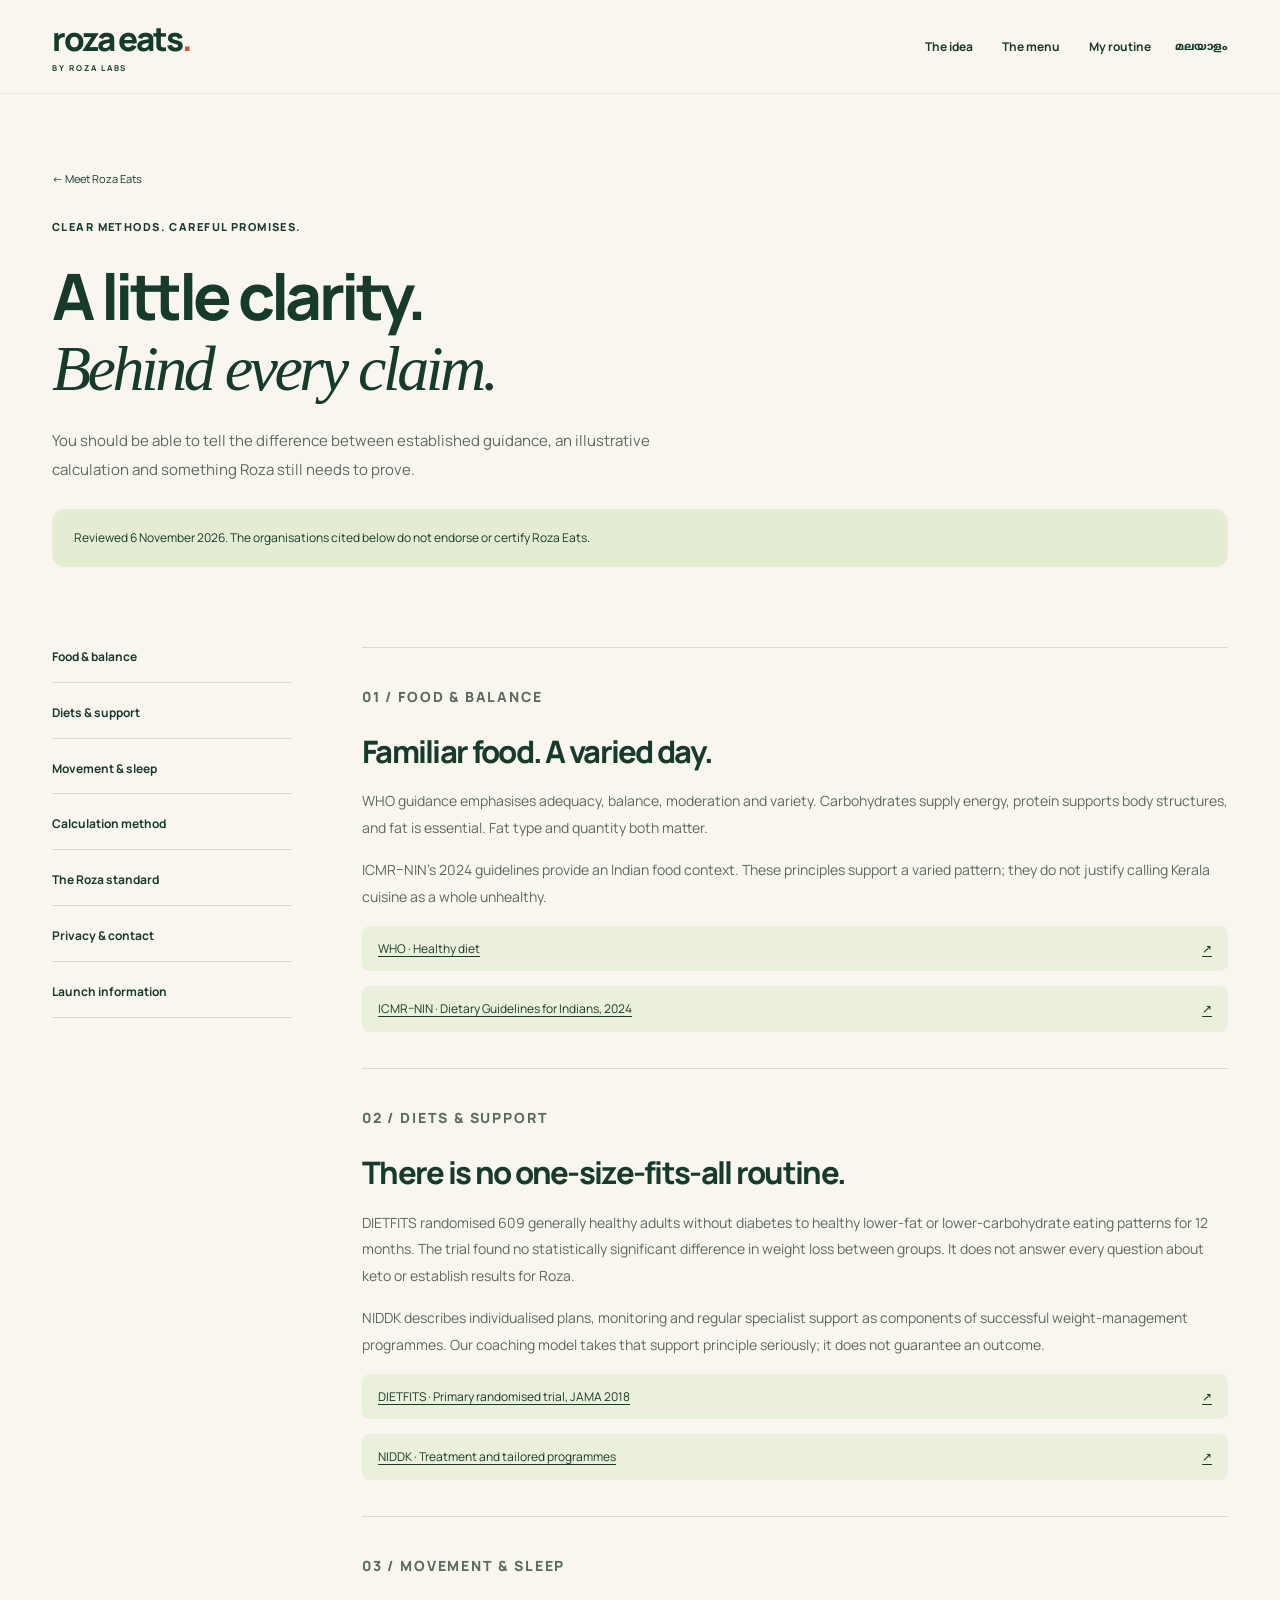
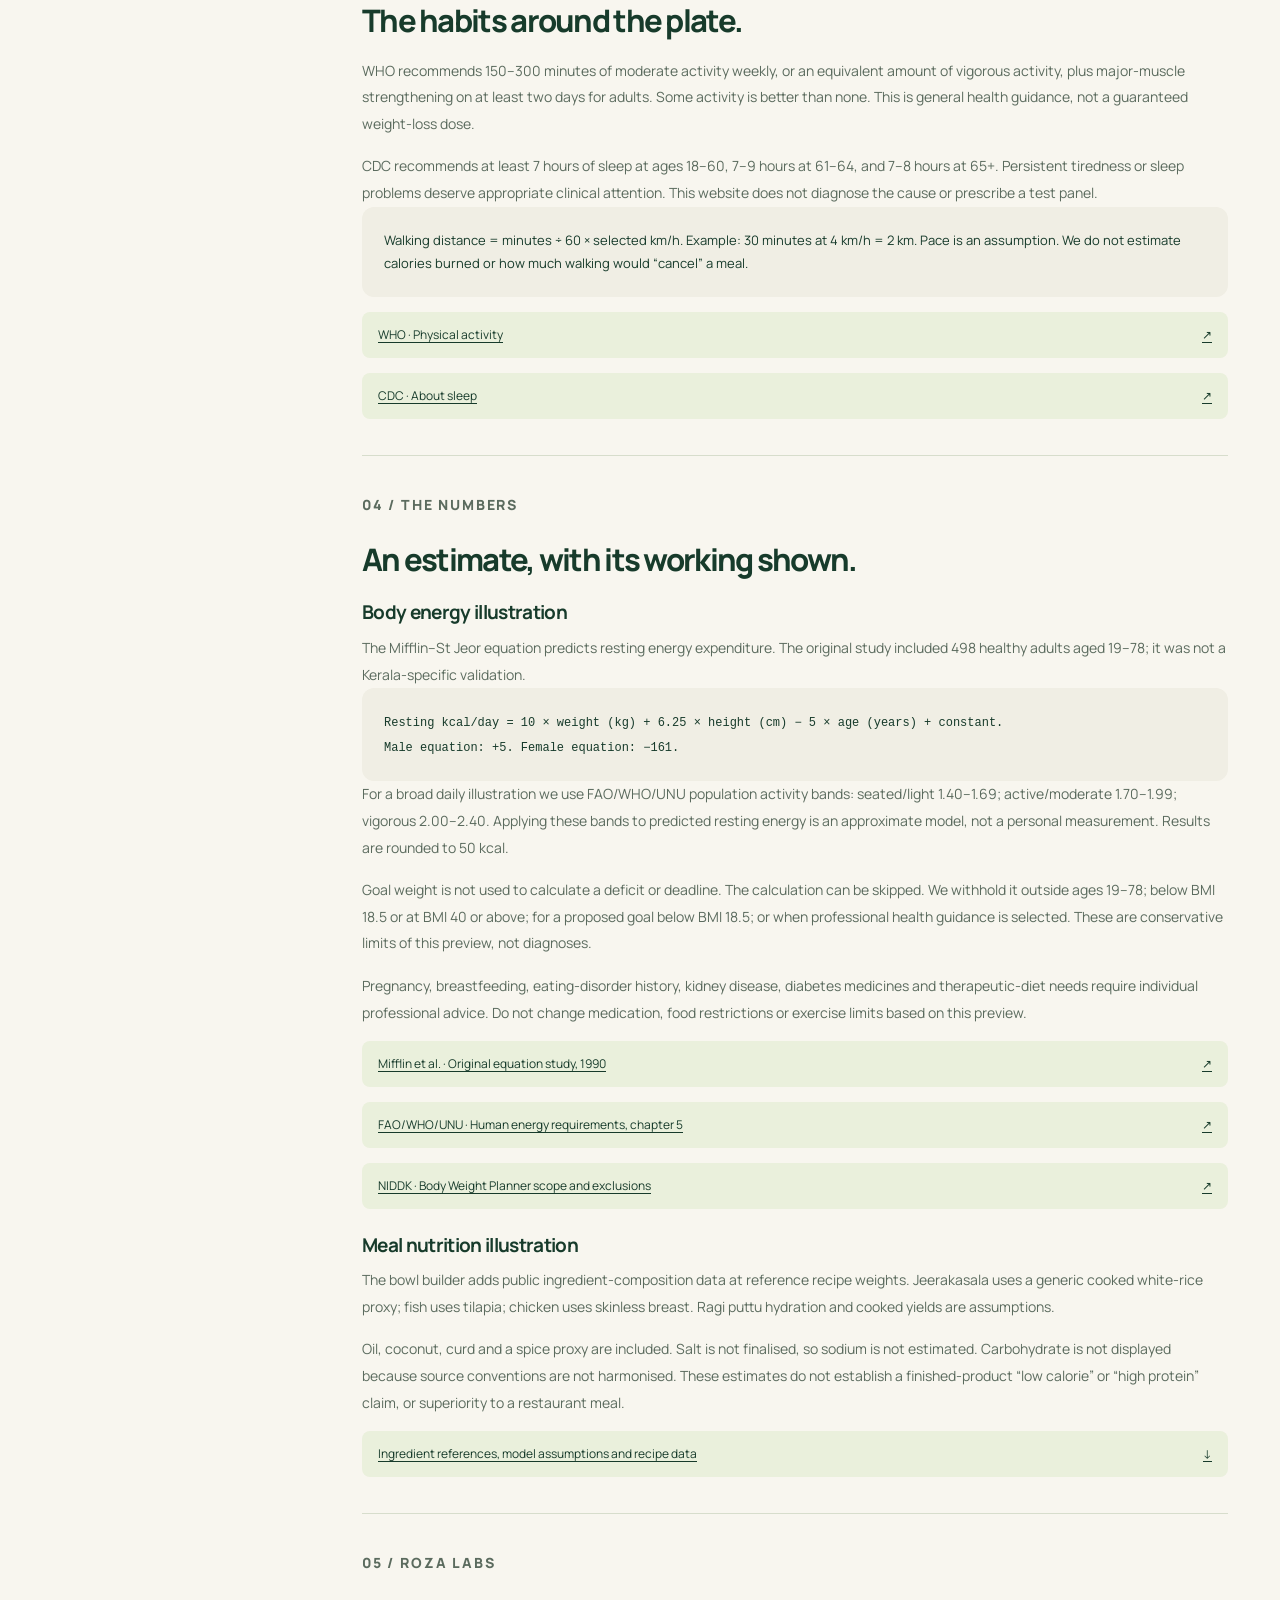
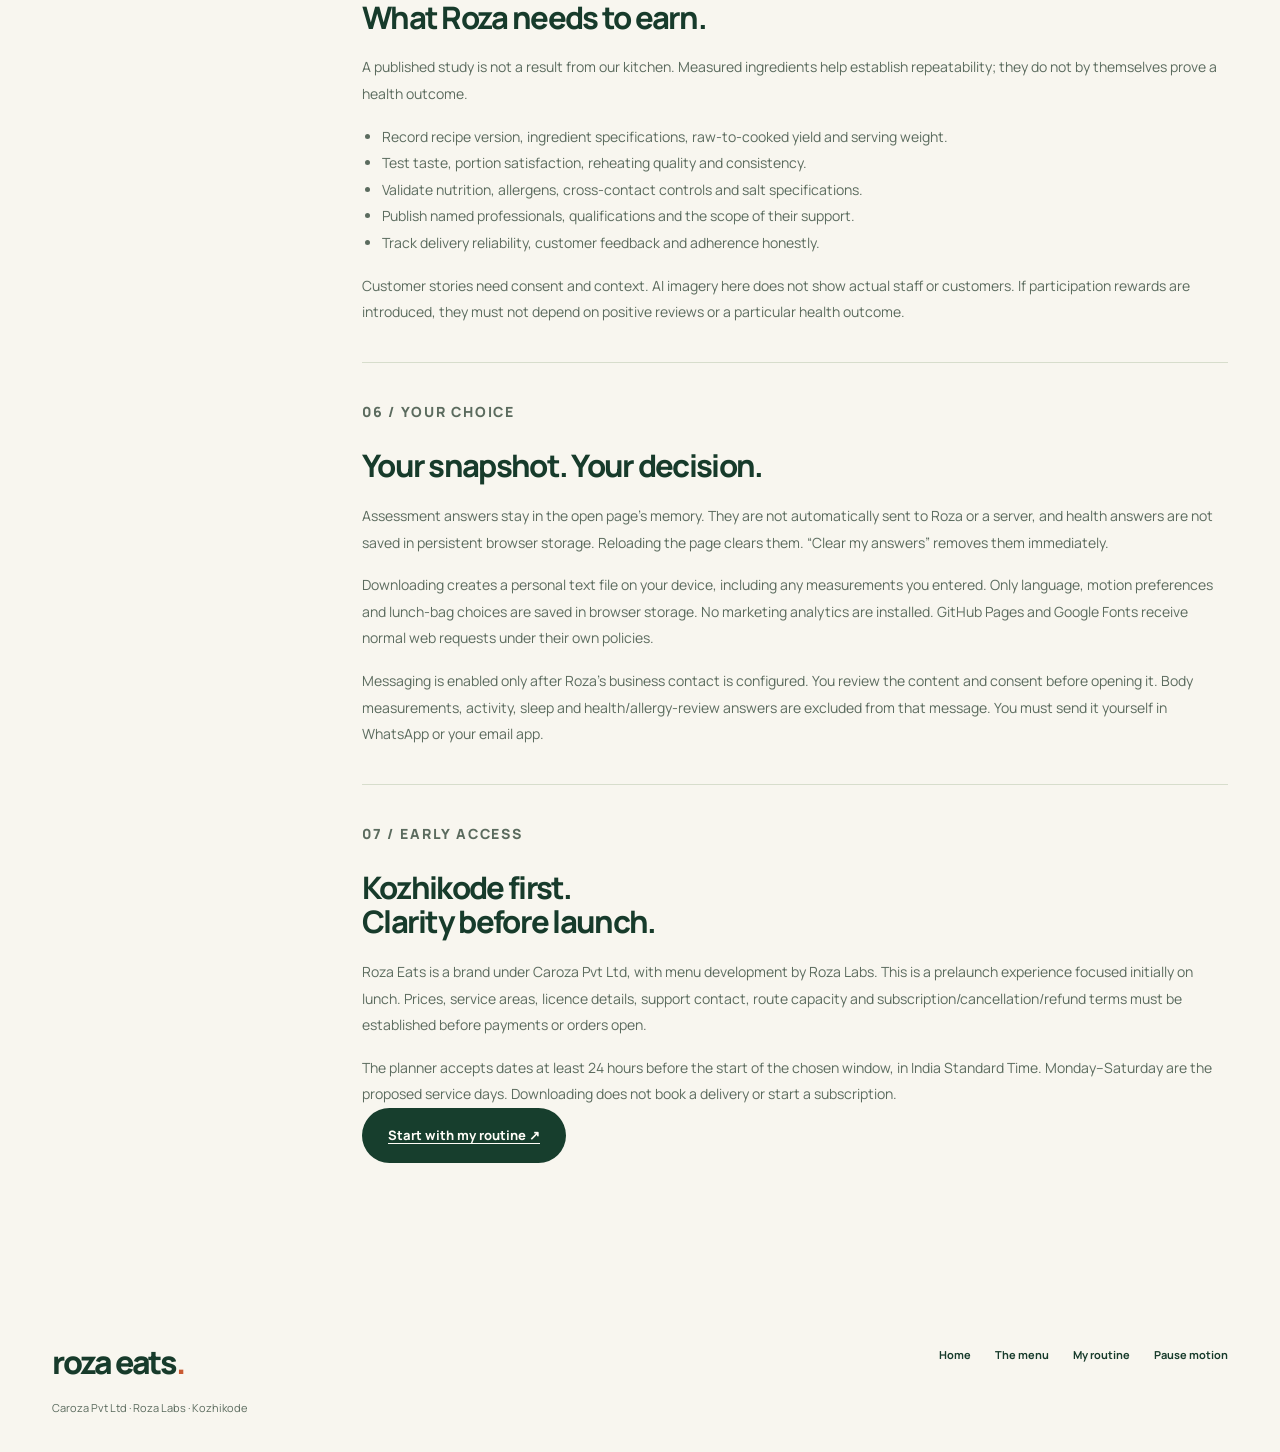
==== evidence.html @ 9381f5d6 "Build Roza food-routine coach experience with bilingual assessment and meal studio Add a local, conv" ====
<!doctype html><html lang="en"><head><meta charset="utf-8"><meta name="viewport" content="width=device-width,initial-scale=1"><meta name="theme-color" content="#173e2d"><title>Evidence, methods & privacy — Roza Eats</title><meta name="description" content="The sources, assumptions and privacy choices behind Roza Eats. Understand our food routine approach, nutrition estimates and launch standards."><link rel="icon" href="favicon.svg"><link rel="preconnect" href="https://fonts.googleapis.com"><link rel="preconnect" href="https://fonts.gstatic.com" crossorigin><link href="https://fonts.googleapis.com/css2?family=Manrope:wght@400;500;600;700;800&family=Noto+Sans+Malayalam:wght@400;500;600;700&display=swap" rel="stylesheet"><link rel="stylesheet" href="routine.css?v=3"><script src="site.js?v=3" defer></script></head><body>
<a class="skip-link" href="#main">Skip to evidence</a><header class="nav-shell"><a class="brand" href="index.html">roza eats<span>.</span><small>BY ROZA LABS</small></a><nav id="main-nav" aria-label="Main"><a href="index.html" data-ml="ആശയം">The idea</a><a href="menu.html" data-ml="മെനു">The menu</a><a href="routine.html" data-ml="എന്റെ ശീലം">My routine</a></nav><div class="nav-actions"><button class="language-control" data-language>മലയാളം</button><button class="mobile-nav" aria-controls="main-nav" aria-expanded="false" aria-label="Open menu">☰</button></div></header>
<main id="main"><div class="shell subpage-head"><a class="back-link" href="index.html" data-ml="← Rozaയെ പരിചയപ്പെടാം">← Meet Roza Eats</a><p class="eyebrow" data-ml="വ്യക്തമായ രീതി. ശ്രദ്ധയുള്ള വാഗ്ദാനങ്ങൾ.">CLEAR METHODS. CAREFUL PROMISES.</p><h1 data-ml="പറയുന്നതിന്<br><em>ഒരു അടിസ്ഥാനം.</em>">A little clarity.<br><em>Behind every claim.</em></h1><p data-ml="പൊതുവായ പോഷക അറിവ്, മാതൃകാ കണക്കുകൾ, Rozaയ്ക്ക് ഇനിയും സ്ഥിരീകരിക്കാനുള്ളത്. ഇവ തമ്മിലുള്ള വ്യത്യാസം നിങ്ങൾ അറിയണം.">You should be able to tell the difference between established guidance, an illustrative calculation and something Roza still needs to prove.</p><div class="evidence-status" data-ml="പരിശോധിച്ചത്: 6 നവംബർ 2026. ഈ സ്ഥാപനങ്ങൾ Roza Eats-നെ അംഗീകരിക്കുകയോ സർട്ടിഫൈ ചെയ്യുകയോ ചെയ്തിട്ടില്ല.">Reviewed 6 November 2026. The organisations cited below do not endorse or certify Roza Eats.</div></div>
<div class="shell evidence-layout"><nav class="evidence-nav" aria-label="Evidence sections"><a href="#balance" data-ml="ഭക്ഷണ സന്തുലിതാവസ്ഥ">Food & balance</a><a href="#diets" data-ml="ഡയറ്റും പിന്തുണയും">Diets & support</a><a href="#movement" data-ml="ചലനവും ഉറക്കവും">Movement & sleep</a><a href="#calculator" data-ml="കണക്കിന്റെ രീതി">Calculation method</a><a href="#roza-standard" data-ml="Rozaയുടെ മാനദണ്ഡം">The Roza standard</a><a href="#privacy" data-ml="സ്വകാര്യത">Privacy & contact</a><a href="#launch" data-ml="ലോഞ്ച് വിവരം">Launch information</a></nav>
<div class="evidence-content"><section id="balance"><p class="eyebrow">01 / FOOD & BALANCE</p><h2 data-ml="പരിചിത ഭക്ഷണം. വൈവിധ്യമുള്ള ഒരു ദിവസം.">Familiar food. A varied day.</h2><p data-ml="WHO മാർഗനിർദേശം മതിയായ പോഷണം, സന്തുലിതാവസ്ഥ, മിതത്വം, വൈവിധ്യം എന്നിവയിലാണ് ശ്രദ്ധ കേന്ദ്രീകരിക്കുന്നത്. കാർബോഹൈഡ്രേറ്റ് ഊർജം നൽകുന്നു; പ്രോട്ടീൻ ശരീരഘടകങ്ങളെ പിന്തുണയ്ക്കുന്നു; കൊഴുപ്പും ആവശ്യമായ പോഷകമാണ്. കൊഴുപ്പിന്റെ തരവും അളവും പ്രധാനമാണ്.">WHO guidance emphasises adequacy, balance, moderation and variety. Carbohydrates supply energy, protein supports body structures, and fat is essential. Fat type and quantity both matter.</p><p data-ml="ICMR–NIN 2024 മാർഗനിർദേശം ഇന്ത്യയിലെ ഭക്ഷണരീതികൾക്കുള്ള ഒരു അടിസ്ഥാനമാണ്. ഈ ആശയങ്ങൾ കേരള ഭക്ഷണത്തെ മുഴുവനായി അനാരോഗ്യകരമെന്ന് വിളിക്കുന്നതിനെ പിന്തുണയ്ക്കുന്നില്ല.">ICMR–NIN’s 2024 guidelines provide an Indian food context. These principles support a varied pattern; they do not justify calling Kerala cuisine as a whole unhealthy.</p><a class="source-row" href="https://www.who.int/en/news-room/fact-sheets/detail/healthy-diet" target="_blank" rel="noopener">WHO · Healthy diet <span>↗</span></a><a class="source-row" href="https://www.nin.res.in/dietaryguidelines/pdfjs/locale/DGI24thJune2024fin.pdf" target="_blank" rel="noopener">ICMR–NIN · Dietary Guidelines for Indians, 2024 <span>↗</span></a></section>
<section id="diets"><p class="eyebrow">02 / DIETS & SUPPORT</p><h2 data-ml="ഒരേ ഡയറ്റ് എല്ലാവർക്കും ഒരുപോലെയല്ല.">There is no one-size-fits-all routine.</h2><p data-ml="DIETFITS പഠനത്തിൽ പ്രമേഹമില്ലാത്ത 609 മുതിർന്നവരെ 12 മാസം ആരോഗ്യകരമായ കുറഞ്ഞ കൊഴുപ്പ് അല്ലെങ്കിൽ കുറഞ്ഞ കാർബ് ഭക്ഷണരീതികളിലേക്ക് നിയോഗിച്ചു. ഭാരം കുറഞ്ഞതിൽ രണ്ടു ഗ്രൂപ്പുകൾക്കും ഇടയിൽ സ്ഥിതിവിവരശാസ്ത്രപരമായി പ്രധാന വ്യത്യാസം കണ്ടെത്തിയില്ല. ഇത് കീറ്റോയെക്കുറിച്ചുള്ള എല്ലാ ചോദ്യങ്ങൾക്കും ഉത്തരമോ Rozaയുടെ ഫലത്തിന്റെ തെളിവോ അല്ല.">DIETFITS randomised 609 generally healthy adults without diabetes to healthy lower-fat or lower-carbohydrate eating patterns for 12 months. The trial found no statistically significant difference in weight loss between groups. It does not answer every question about keto or establish results for Roza.</p><p data-ml="വ്യക്തിഗത പ്ലാനുകൾ, നിരീക്ഷണം, വിദഗ്ധരുടെ പതിവായ പിന്തുണ എന്നിവ NIDDK വിജയകരമായ ഭാരം നിയന്ത്രണ പരിപാടികളുടെ ഭാഗങ്ങളായി വിവരിക്കുന്നു. ഞങ്ങളുടെ പരിശീലക സമീപനം ഈ പിന്തുണയുടെ ആശയം പിന്തുടരുന്നു; ഫലങ്ങൾ ഉറപ്പാക്കുന്നില്ല.">NIDDK describes individualised plans, monitoring and regular specialist support as components of successful weight-management programmes. Our coaching model takes that support principle seriously; it does not guarantee an outcome.</p><a class="source-row" href="https://pubmed.ncbi.nlm.nih.gov/29466592/" target="_blank" rel="noopener">DIETFITS · Primary randomised trial, JAMA 2018 <span>↗</span></a><a class="source-row" href="https://www.niddk.nih.gov/health-information/weight-management/adult-overweight-obesity/treatment" target="_blank" rel="noopener">NIDDK · Treatment and tailored programmes <span>↗</span></a></section>
<section id="movement"><p class="eyebrow">03 / MOVEMENT & SLEEP</p><h2 data-ml="പ്ലേറ്റിന് അപ്പുറമുള്ള ശീലങ്ങൾ.">The habits around the plate.</h2><p data-ml="മുതിർന്നവർക്ക് WHO ആഴ്ചയിൽ 150–300 മിനിറ്റ് മിതമായ ശാരീരിക പ്രവർത്തനമോ തത്തുല്യമായ ശക്തമായ പ്രവർത്തനമോ, പ്രധാന പേശികൾക്കുള്ള ശക്തിവ്യായാമം കുറഞ്ഞത് രണ്ടു ദിവസമോ നിർദേശിക്കുന്നു. ഏതാനും പ്രവർത്തനം പോലും ഒന്നുമില്ലാത്തതിനെക്കാൾ നല്ലതാണ്. ഇത് ഭാരം കുറയുമെന്ന ഉറപ്പുള്ള വ്യായാമ അളവ് അല്ല.">WHO recommends 150–300 minutes of moderate activity weekly, or an equivalent amount of vigorous activity, plus major-muscle strengthening on at least two days for adults. Some activity is better than none. This is general health guidance, not a guaranteed weight-loss dose.</p><p data-ml="CDC പ്രകാരം 18–60 വയസ്സിൽ കുറഞ്ഞത് 7 മണിക്കൂർ ഉറക്കം; 61–64 വയസ്സിൽ 7–9 മണിക്കൂർ; 65-ന് മുകളിൽ 7–8 മണിക്കൂർ. തുടർച്ചയായ ക്ഷീണമോ ഉറക്കപ്രശ്നമോ ഉണ്ടെങ്കിൽ ആരോഗ്യവിദഗ്ധനോട് സംസാരിക്കുക. ഈ സൈറ്റ് പരിശോധനകൾ നിർദേശിക്കുകയോ രോഗനിർണയം നടത്തുകയോ ചെയ്യുന്നില്ല.">CDC recommends at least 7 hours of sleep at ages 18–60, 7–9 hours at 61–64, and 7–8 hours at 65+. Persistent tiredness or sleep problems deserve appropriate clinical attention. This website does not diagnose the cause or prescribe a test panel.</p><div class="method-box" data-ml="നടത്തത്തിന്റെ ദൂരം = മിനിറ്റ് ÷ 60 × തിരഞ്ഞെടുത്ത km/h. ഉദാഹരണം: 30 മിനിറ്റ് × 4 km/h = 2 km. വേഗം ഒരു അനുമാനമാണ്. എത്ര കലോറി കത്തുന്നു എന്നോ ഭക്ഷണം ഒഴിവാക്കാനുള്ള തുകയെന്നോ ഇത് കണക്കാക്കുന്നില്ല.">Walking distance = minutes ÷ 60 × selected km/h. Example: 30 minutes at 4 km/h = 2 km. Pace is an assumption. We do not estimate calories burned or how much walking would “cancel” a meal.</div><a class="source-row" href="https://www.who.int/europe/news-room/fact-sheets/item/physical-activity" target="_blank" rel="noopener">WHO · Physical activity <span>↗</span></a><a class="source-row" href="https://www.cdc.gov/sleep/about/index.html" target="_blank" rel="noopener">CDC · About sleep <span>↗</span></a></section>
<section id="calculator"><p class="eyebrow">04 / THE NUMBERS</p><h2 data-ml="കണക്കാണ്. കൃത്യമായ അളവെടുപ്പ് അല്ല.">An estimate, with its working shown.</h2><h3 data-ml="ശരീര ഊർജത്തിന്റെ മാതൃക">Body energy illustration</h3><p data-ml="Mifflin–St Jeor സമവാക്യം വിശ്രമാവസ്ഥയിലെ ഊർജം കണക്കാക്കുന്നു. ആദ്യ പഠനം 19–78 വയസ്സുള്ള 498 ആരോഗ്യവാന്മാരായ മുതിർന്നവരിലായിരുന്നു; കേരളത്തിൽ നടത്തിയ പഠനം അല്ല.">The Mifflin–St Jeor equation predicts resting energy expenditure. The original study included 498 healthy adults aged 19–78; it was not a Kerala-specific validation.</p><div class="method-box"><code>Resting kcal/day = 10 × weight (kg) + 6.25 × height (cm) − 5 × age (years) + constant.<br>Male equation: +5. Female equation: −161.</code></div><p data-ml="ദിവസത്തെ പ്രവർത്തനം മനസ്സിലാക്കാൻ FAO/WHO/UNU ജനസംഖ്യാതല PAL പരിധികൾ ഉപയോഗിക്കുന്നു: ഇരുന്നുള്ള/ലഘു പ്രവർത്തനം 1.40–1.69; സജീവ ദിവസം 1.70–1.99; കഠിന പ്രവർത്തനം 2.00–2.40. പ്രവചിച്ച വിശ്രമ ഊർജത്തെ ഈ പരിധികൾ കൊണ്ട് ഗുണിക്കുന്നത് ഏകദേശ മാതൃകയാണ്; വ്യക്തിഗത പരിശോധനയ്ക്ക് പകരമല്ല. 50 kcal-ലേക്ക് വട്ടമിടുന്നു.">For a broad daily illustration we use FAO/WHO/UNU population activity bands: seated/light 1.40–1.69; active/moderate 1.70–1.99; vigorous 2.00–2.40. Applying these bands to predicted resting energy is an approximate model, not a personal measurement. Results are rounded to 50 kcal.</p><p data-ml="ലക്ഷ്യഭാരം കലോറി കുറയ്ക്കാനോ സമയപരിധി പ്രവചിക്കാനോ ഉപയോഗിക്കുന്നില്ല. കണക്ക് ഒഴിവാക്കാം. പ്രായം 19–78-ന് പുറത്താണെങ്കിൽ, BMI 18.5-ന് താഴെയോ 40-ഓ അതിലധികമോ ആണെങ്കിൽ, ലക്ഷ്യം BMI 18.5-ന് താഴെയാണെങ്കിൽ, ആരോഗ്യപരമായ സഹായം തിരഞ്ഞെടുത്താൽ വ്യക്തിഗത ഊർജ കണക്ക് കാണിക്കില്ല. ഇവ ഈ മാതൃകയുടെ സൂക്ഷ്മപരിധികളാണ്; രോഗനിർണയം അല്ല.">Goal weight is not used to calculate a deficit or deadline. The calculation can be skipped. We withhold it outside ages 19–78; below BMI 18.5 or at BMI 40 or above; for a proposed goal below BMI 18.5; or when professional health guidance is selected. These are conservative limits of this preview, not diagnoses.</p><p data-ml="ഗർഭകാലം, മുലയൂട്ടൽ, ഭക്ഷണവുമായി ബന്ധപ്പെട്ട മാനസികാരോഗ്യ പ്രശ്നങ്ങളുടെ ചരിത്രം, വൃക്കരോഗം, പ്രമേഹമരുന്നുകൾ, ചികിത്സാ ഡയറ്റ് ആവശ്യങ്ങൾ എന്നിവയ്ക്ക് വ്യക്തിഗത വിദഗ്ധ ഉപദേശം വേണം. മരുന്നോ ഭക്ഷണമോ വ്യായാമമോ ഈ വെബ്സൈറ്റിനെ മാത്രം ആശ്രയിച്ച് മാറ്റരുത്.">Pregnancy, breastfeeding, eating-disorder history, kidney disease, diabetes medicines and therapeutic-diet needs require individual professional advice. Do not change medication, food restrictions or exercise limits based on this preview.</p><a class="source-row" href="https://pubmed.ncbi.nlm.nih.gov/2305711/" target="_blank" rel="noopener">Mifflin et al. · Original equation study, 1990 <span>↗</span></a><a class="source-row" href="https://www.fao.org/4/y5686e/y5686e07.htm" target="_blank" rel="noopener">FAO/WHO/UNU · Human energy requirements, chapter 5 <span>↗</span></a><a class="source-row" href="https://www.niddk.nih.gov/health-information/weight-management/body-weight-planner" target="_blank" rel="noopener">NIDDK · Body Weight Planner scope and exclusions <span>↗</span></a>
<h3 data-ml="മീൽ പോഷക കണക്കുകൾ">Meal nutrition illustration</h3><p data-ml="ബിൽഡർ ചേരുവകളുടെ പൊതുവായ പോഷകവിവരങ്ങളും മാതൃകാ റെസിപ്പിയിലെ ഭാരവും കൂട്ടിയാണ് കണക്കാക്കുന്നത്. ജീരകശാലയ്ക്ക് പൊതുവായ വെള്ള അരി, മീനിന് തിലാപ്പിയ, ചിക്കന് തൊലിയില്ലാത്ത ബ്രെസ്റ്റ് എന്നിവയുടെ റഫറൻസുകളാണ്. റാഗി പുട്ടിന്റെ വെള്ളവും പാകം ചെയ്ത ഭാരവും അനുമാനങ്ങളാണ്.">The bowl builder adds public ingredient-composition data at reference recipe weights. Jeerakasala uses a generic cooked white-rice proxy; fish uses tilapia; chicken uses skinless breast. Ragi puttu hydration and cooked yields are assumptions.</p><p data-ml="എണ്ണ, തേങ്ങ, തൈര്, മസാലയുടെ റഫറൻസ് എന്നിവ ഉൾപ്പെടുന്നു. ഉപ്പിന്റെ അളവ് അന്തിമമായിട്ടില്ല; സോഡിയം കണക്കില്ല. കാർബോഹൈഡ്രേറ്റിന്റെ ഡാറ്റാ രീതികൾ ഏകീകരിച്ചിട്ടില്ലാത്തതിനാൽ അത് കാണിക്കുന്നില്ല. യഥാർത്ഥ ഉൽപ്പന്നത്തിന്റെ സ്ഥിരീകരിച്ച ലേബൽ ലഭ്യമാകുന്നതുവരെ കുറഞ്ഞ കലോറി/കൂടുതൽ പ്രോട്ടീൻ പോലുള്ള ഉൽപ്പന്ന വാദങ്ങളോ റെസ്റ്റോറന്റ് താരതമ്യമോ നടത്തില്ല.">Oil, coconut, curd and a spice proxy are included. Salt is not finalised, so sodium is not estimated. Carbohydrate is not displayed because source conventions are not harmonised. These estimates do not establish a finished-product “low calorie” or “high protein” claim, or superiority to a restaurant meal.</p><a class="source-row" href="nutrition-reference.json">Ingredient references, model assumptions and recipe data <span>↓</span></a></section>
<section id="roza-standard"><p class="eyebrow">05 / ROZA LABS</p><h2 data-ml="ഞങ്ങൾ തെളിയിക്കേണ്ടത്.">What Roza needs to earn.</h2><p data-ml="ഒരു ഗവേഷണ ലേഖനം ഞങ്ങളുടെ ഭക്ഷണത്തിന്റെ ഫലമല്ല. അളന്ന ചേരുവകൾ സ്ഥിരതയ്ക്ക് സഹായിക്കും; ആരോഗ്യഫലം സ്വയം തെളിയിക്കില്ല.">A published study is not a result from our kitchen. Measured ingredients help establish repeatability; they do not by themselves prove a health outcome.</p><ul><li data-ml="റെസിപ്പിയുടെ പതിപ്പ്, ചേരുവ സ്പെസിഫിക്കേഷൻ, കച്ച-പാകം ചെയ്ത ഭാരം, ഓരോ വിളമ്പലും രേഖപ്പെടുത്തുക.">Record recipe version, ingredient specifications, raw-to-cooked yield and serving weight.</li><li data-ml="രുചി, വിശപ്പിന്റെ സംതൃപ്തി, ചൂടാക്കി കഴിക്കുമ്പോഴുള്ള ഗുണം, സ്ഥിരത എന്നിവ പരീക്ഷിക്കുക.">Test taste, portion satisfaction, reheating quality and consistency.</li><li data-ml="പോഷക കണക്കുകൾ, അലർജനുകൾ, ക്രോസ്-കോൺടാക്റ്റ് നിയന്ത്രണം, ഉപ്പിന്റെ അളവ് എന്നിവ പരിശോധിക്കുക.">Validate nutrition, allergens, cross-contact controls and salt specifications.</li><li data-ml="യോഗ്യതയുള്ള ടീമിന്റെ പേരുകളും യോഗ്യതകളും സേവനപരിധിയും പ്രസിദ്ധീകരിക്കുക.">Publish named professionals, qualifications and the scope of their support.</li><li data-ml="ഡെലിവറി സമയനിഷ്ഠ, ഉപഭോക്തൃ അഭിപ്രായം, തുടരാൻ കഴിയുന്ന ശീലം എന്നിവ സത്യസന്ധമായി രേഖപ്പെടുത്തുക.">Track delivery reliability, customer feedback and adherence honestly.</li></ul><p data-ml="ഉപഭോക്തൃകഥകൾ സമ്മതത്തോടെയും സാഹചര്യത്തോടെയും മാത്രമേ പ്രസിദ്ധീകരിക്കൂ. ഇവിടെയുള്ള AI ചിത്രങ്ങൾ യഥാർത്ഥ സ്റ്റാഫോ ഉപഭോക്താക്കളോ അല്ല. ഭാവിയിലെ പങ്കാളിത്ത റിവാർഡുകൾ ഉണ്ടെങ്കിൽ, അവ നല്ല റിവ്യൂവിനോ ആരോഗ്യഫലത്തിനോ നിബന്ധനയാകില്ല.">Customer stories need consent and context. AI imagery here does not show actual staff or customers. If participation rewards are introduced, they must not depend on positive reviews or a particular health outcome.</p></section>
<section id="privacy"><p class="eyebrow">06 / YOUR CHOICE</p><h2 data-ml="നിങ്ങളുടെ സംഗ്രഹം. നിങ്ങളുടെ തീരുമാനം.">Your snapshot. Your decision.</h2><p data-ml="അസസ്മെന്റിലെ മറുപടികൾ തുറന്നിരിക്കുന്ന പേജിന്റെ മെമ്മറിയിൽ മാത്രമാണ്. അവ സ്വയം Rozaയ്ക്കോ മറ്റൊരു സെർവറിലേക്കോ അയയ്ക്കുന്നില്ല; ബ്രൗസറിലെ സ്ഥിരസംഭരണത്തിൽ ആരോഗ്യ മറുപടികൾ സൂക്ഷിക്കുന്നില്ല. പേജ് വീണ്ടും ലോഡ് ചെയ്താൽ മറുപടികൾ നഷ്ടപ്പെടും. “മറുപടികൾ മായ്ക്കാം” ഉപയോഗിച്ച് ഉടൻ ഒഴിവാക്കാം.">Assessment answers stay in the open page’s memory. They are not automatically sent to Roza or a server, and health answers are not saved in persistent browser storage. Reloading the page clears them. “Clear my answers” removes them immediately.</p><p data-ml="സംഗ്രഹം ഡൗൺലോഡ് ചെയ്താൽ നൽകിയ അളവുകൾ ഉൾപ്പെടുന്ന സ്വകാര്യ ടെക്സ്റ്റ് ഫയൽ നിങ്ങളുടെ ഉപകരണത്തിൽ ലഭിക്കും. ഭാഷ, ചലന ഇഷ്ടം, ലഞ്ച് ബാഗ് എന്നിവ മാത്രമാണ് ബ്രൗസറിൽ സൂക്ഷിക്കുന്നത്. ഈ സൈറ്റ് മാർക്കറ്റിങ് അനലിറ്റിക്സ് ചേർത്തിട്ടില്ല. GitHub Pages-നും Google Fonts-നും സാധാരണ വെബ് അഭ്യർത്ഥനകൾ ലഭിക്കും; അവരുടെ നയങ്ങൾ ബാധകമാണ്.">Downloading creates a personal text file on your device, including any measurements you entered. Only language, motion preferences and lunch-bag choices are saved in browser storage. No marketing analytics are installed. GitHub Pages and Google Fonts receive normal web requests under their own policies.</p><p data-ml="Rozaയുടെ ബിസിനസ് ബന്ധപ്പെടൽ വിവരം ലഭ്യമാക്കിയ ശേഷം മാത്രമേ സന്ദേശം അയയ്ക്കാനുള്ള ബട്ടൺ പ്രവർത്തിക്കൂ. സന്ദേശം തുറക്കുന്നതിന് മുമ്പ് ഉള്ളടക്കവും സമ്മതവും പരിശോധിക്കാം. ശരീര അളവുകൾ, പ്രവർത്തന/ഉറക്ക വിവരങ്ങൾ, ആരോഗ്യ-അലർജി പരിശോധന മറുപടികൾ സന്ദേശത്തിൽ ഉൾപ്പെടുത്തില്ല. നിങ്ങളുടെ WhatsApp അല്ലെങ്കിൽ ഇമെയിൽ ആപ്പിൽ നിങ്ങൾ തന്നെ അയയ്ക്കണം.">Messaging is enabled only after Roza’s business contact is configured. You review the content and consent before opening it. Body measurements, activity, sleep and health/allergy-review answers are excluded from that message. You must send it yourself in WhatsApp or your email app.</p></section>
<section id="launch"><p class="eyebrow">07 / EARLY ACCESS</p><h2 data-ml="കോഴിക്കോട് ആദ്യം.<br>ലോഞ്ചിന് മുമ്പ് വ്യക്തത.">Kozhikode first.<br>Clarity before launch.</h2><p data-ml="Roza Eats, Caroza Pvt Ltd-യുടെ ബ്രാൻഡാണ്; മെനു വികസന ഭാഗമാണ് Roza Labs. ഈ സൈറ്റ് ലോഞ്ചിന് മുമ്പുള്ള അനുഭവമാണ്. ആദ്യഘട്ട ശ്രദ്ധ ഉച്ചഭക്ഷണത്തിൽ. വില, സർവീസ് മേഖല, ലൈസൻസ് വിവരം, പിന്തുണയ്ക്കുള്ള ബന്ധപ്പെടൽ, ശേഷി, സബ്സ്ക്രിപ്ഷൻ/റദ്ദാക്കൽ/റീഫണ്ട് വ്യവസ്ഥകൾ അന്തിമമാകുന്നതുവരെ പണമോ ഓർഡറോ സ്വീകരിക്കുന്നില്ല.">Roza Eats is a brand under Caroza Pvt Ltd, with menu development by Roza Labs. This is a prelaunch experience focused initially on lunch. Prices, service areas, licence details, support contact, route capacity and subscription/cancellation/refund terms must be established before payments or orders open.</p><p data-ml="പ്ലാനർ തിരഞ്ഞെടുത്ത സമയജാലകത്തിന്റെ തുടക്കത്തിന് കുറഞ്ഞത് 24 മണിക്കൂർ മുമ്പുള്ള തീയതികൾ മാത്രമേ സ്വീകരിക്കൂ; ഇന്ത്യൻ സ്റ്റാൻഡേർഡ് ടൈമിൽ. തിങ്കൾ–ശനി ആണ് മാതൃകാ സർവീസ് ദിവസങ്ങൾ. പ്ലാൻ ഡൗൺലോഡ് ചെയ്യുന്നത് ഡെലിവറിയോ സബ്സ്ക്രിപ്ഷനോ ബുക്ക് ചെയ്യുന്നില്ല.">The planner accepts dates at least 24 hours before the start of the chosen window, in India Standard Time. Monday–Saturday are the proposed service days. Downloading does not book a delivery or start a subscription.</p><a href="routine.html" class="btn" data-ml="എന്റെ ശീലത്തിൽ തുടങ്ങാം ↗">Start with my routine ↗</a></section></div></div></main>
<footer class="footer shell"><div><a class="brand" href="index.html">roza eats<span>.</span></a><p>Caroza Pvt Ltd · Roza Labs · Kozhikode</p></div><div class="footer-links"><a href="index.html" data-ml="ഹോം">Home</a><a href="menu.html" data-ml="മെനു">The menu</a><a href="routine.html" data-ml="എന്റെ ശീലം">My routine</a><button data-motion aria-pressed="false">Pause motion</button></div></footer></body></html>
---- routine.css ----
@charset "UTF-8";
:root{--green:#173e2d;--deep:#0c2d20;--cream:#f8f6ef;--paper:#fffdf7;--lime:#d9ef94;--orange:#c95a31;--ink:#173b2b;--muted:#5b6b5e;--line:#d7ddcc;--radius:24px;--font:Manrope,"Noto Sans Malayalam",sans-serif}
*{box-sizing:border-box}html{scroll-behavior:smooth;scroll-padding-top:108px}body{margin:0;background:var(--cream);color:var(--ink);font-family:var(--font);font-size:16px;line-height:1.65;-webkit-font-smoothing:antialiased}h1,h2,h3,h4,p{margin:0}h1,h2,h3{line-height:1.09;letter-spacing:-.055em}h1,h2{font-weight:750}h2{font-size:clamp(36px,4.4vw,66px)}h3{font-size:26px;letter-spacing:-.035em}em{font-family:Georgia,serif;font-weight:400}a{color:inherit;text-decoration:none}button,input,select,textarea{font:inherit}button,a,input,select,summary{touch-action:manipulation}button{cursor:pointer}button:disabled{cursor:not-allowed;opacity:.5}button{color:inherit}a:focus-visible,button:focus-visible,summary:focus-visible,input:focus-visible,select:focus-visible,textarea:focus-visible{outline:3px solid #c76a2b;outline-offset:5px}img{display:block;max-width:100%}button{border:0}button,a{-webkit-tap-highlight-color:transparent}[hidden]{display:none!important}::selection{background:var(--lime);color:var(--deep)}.shell{max-width:1320px;padding-left:52px;padding-right:52px;margin:auto}.eyebrow{font-size:11px;font-weight:800;letter-spacing:.13em;line-height:1.7;text-transform:uppercase;margin-bottom:24px}.small-note{font-size:12px;line-height:1.8;color:var(--muted)}.small-note a{text-decoration:underline}.btn{display:inline-flex;align-items:center;justify-content:center;gap:24px;padding:17px 25px;border-radius:50px;background:var(--green);color:var(--paper);font-size:13px;font-weight:750;line-height:1.5;border:1px solid transparent;transition:transform .2s,background .2s;min-height:50px}.btn:hover{background:var(--deep);transform:translateY(-2px)}.btn.lime{background:var(--lime);color:var(--green)}.btn.secondary{background:transparent;border-color:var(--line);color:var(--green)}.quiet-link{display:inline-block;font-size:13px;font-weight:800;border-bottom:1px solid #173e2d60;padding:3px 0}.quiet-link:hover{color:var(--orange)}.skip-link{position:fixed;top:-100px;left:20px;z-index:1000;padding:12px 20px;background:var(--lime)}.skip-link:focus{top:8px}.scroll-progress{position:fixed;top:0;left:0;height:3px;width:0;background:var(--orange);z-index:1000}.announcement{padding:9px 52px;background:var(--green);color:#f1f6e8;display:flex;justify-content:space-between;font-size:10px;letter-spacing:.06em}.announcement>span:first-child{display:flex;gap:9px;align-items:center;font-weight:800}.status-dot{height:5px;width:5px;border-radius:50%;display:inline-block;background:var(--lime)}.nav-shell{height:94px;display:flex;align-items:center;justify-content:space-between;padding:0 52px;gap:24px;position:sticky;top:0;z-index:50;border-bottom:1px solid #163e2d12;background:#f8f6eff2;backdrop-filter:blur(16px)}.brand{font-size:33px;font-weight:800;letter-spacing:-.065em;line-height:1;white-space:nowrap;display:inline-block}.brand>span{color:var(--orange)}.brand small{font-size:8px;letter-spacing:.22em;display:block;margin-top:9px;font-weight:700}.nav-shell nav{display:flex;gap:29px;margin-left:auto;align-items:center;font-size:12px;font-weight:700}.nav-shell nav a:hover{color:var(--orange)}.nav-actions{display:flex;align-items:center;gap:24px}.language-control{background:none;padding:9px 0;font-size:11px;font-weight:750}.nav-cta{font-size:11px;min-height:44px;padding:13px 20px}.mobile-nav{display:none;background:none;font-size:22px}.home-hero{padding-top:50px;padding-bottom:72px;display:grid;grid-template-columns:1.1fr 1fr;gap:34px;align-items:center;min-height:740px}.hero-words{padding:10px 0 18px;position:relative;z-index:2}.hero-words .eyebrow{letter-spacing:.08em;font-size:10px;display:flex;align-items:center;gap:9px}.tiny-star{font-size:26px;color:var(--orange)}.home-hero h1{font-size:clamp(48px,5.8vw,84px);letter-spacing:-.066em;line-height:1.02}.home-hero h1 em{position:relative;display:inline-block;color:#4e6b31}.home-hero h1 em:after{content:"";position:absolute;height:5px;width:90%;border-top:3px solid var(--orange);border-radius:70%;left:0;bottom:-7px;transform:rotate(-3deg)}.hero-mal{font-family:"Noto Sans Malayalam",sans-serif;font-size:17px;font-weight:500;color:var(--orange);margin-top:29px}.hero-lead{font-size:16px;line-height:1.85;margin-top:22px;max-width:490px;color:var(--muted)}.hero-actions{display:flex;gap:24px;align-items:center;flex-wrap:wrap;margin-top:30px}.hero-actions+.small-note{margin-top:17px;font-size:10px}.hero-personal{margin-top:30px;display:flex;gap:15px;align-items:center;font-family:Georgia,serif;font-style:italic;font-size:17px}.scribble-arrow{font-size:39px;color:var(--orange);line-height:1;transform:rotate(-10deg)}.hero-picture{height:660px;position:relative;border-radius:160px 24px 24px 24px;background:#cbc4aa;isolation:isolate}.hero-picture>img{width:100%;height:100%;object-fit:cover;border-radius:inherit;object-position:50% 60%}.photo-top{position:absolute;left:29px;top:34px;color:white;display:flex;flex-direction:column;text-shadow:0 2px 15px #173e2d88;padding:12px 16px;background:#183f2dce;border-radius:16px}.photo-top>span:first-child{font-size:32px;font-weight:650;line-height:1.1;letter-spacing:-.05em}.photo-top>span:last-child{font-size:10px;margin-top:6px}.hero-stamp{position:absolute;right:-20px;top:40px;width:130px;height:130px;background:var(--lime);border-radius:50%;display:flex;flex-direction:column;justify-content:center;align-items:center;line-height:1.3;transform:rotate(11deg);font-size:10px;letter-spacing:.06em;box-shadow:0 8px 30px #143b2a15}.hero-stamp>b{font-size:27px;font-family:Georgia,serif;font-style:italic;font-weight:400;letter-spacing:-.04em}.hero-stamp>span{font-size:7px;margin-top:9px;letter-spacing:.1em}.photo-bottom{position:absolute;bottom:39px;left:-24px;right:24px;background:#fdfcf4ed;border-radius:15px;padding:20px;display:flex;gap:17px;align-items:center;box-shadow:0 10px 40px #0c2d2025}.photo-bottom strong{font-size:16px;line-height:1.3;letter-spacing:-.03em;display:block}.photo-bottom small{font-size:10px;color:var(--muted);display:block;margin-top:7px}.calendar-icon{font-size:37px;font-weight:400;line-height:1}.photo-bottom>a{margin-left:auto;display:grid;place-items:center;background:var(--green);color:white;width:42px;height:42px;flex-shrink:0;border-radius:50%;font-size:23px}.image-credit{position:absolute;bottom:12px;right:19px;color:white;font-size:8px;background:#1b3b2e8f;padding:3px 7px;border-radius:4px}.values-strip{padding:22px 30px;display:flex;align-items:center;justify-content:center;gap:36px;border-top:1px solid var(--line);border-bottom:1px solid var(--line);font-size:10px;font-weight:800;letter-spacing:.1em;overflow:hidden}.values-strip i{font-size:22px;color:var(--orange);font-style:normal}.values-strip span{white-space:nowrap}.section-top{display:flex;gap:70px;align-items:end;justify-content:space-between;margin-bottom:48px}.section-top>p,.section-top>div:last-child:not(:first-child){max-width:365px;color:var(--muted);font-size:15px;line-height:1.9}.section-top .quiet-link{margin-top:22px;color:var(--green)}.story-section{padding-top:105px;padding-bottom:90px}.day-grid{display:grid;grid-template-columns:repeat(3,1fr);gap:20px}.day-card{display:block;position:relative;background:#eeeadf;border:1px solid #e0ddcd;border-radius:18px;padding:30px;overflow:hidden;transition:transform .25s,box-shadow .25s}.day-card:hover{transform:translateY(-5px);box-shadow:0 15px 40px #173e2d12}.day-time{font-size:24px;letter-spacing:-.06em;font-weight:600;position:relative;z-index:2}.day-time small{font-size:10px;letter-spacing:0;margin-left:4px}.day-card h3{font-size:23px;line-height:1.3;margin-top:14px}.day-card p{font-size:12px;line-height:1.8;color:var(--muted);margin-top:12px;min-height:43px}.day-action{display:block;font-size:11px;font-weight:800;margin-top:27px;border-top:1px solid #173e2d22;padding-top:17px}.day-middle{background:#e6ecd7}.day-food{height:154px;max-width:180px;margin:-20px auto 13px;border-radius:50%;background-image:url('images/menu-meals-nano.webp');background-size:300% 200%}.cup-scene{height:155px;position:relative;width:180px;margin:-20px auto 13px}.tea-cup{position:absolute;top:45px;left:48px;width:75px;height:79px;background:linear-gradient(100deg,#e1ba85,#996d39);border:5px solid #e4dbb8;border-top:10px solid #483221;border-radius:10px 10px 30px 30px;box-shadow:7px 12px 10px #6e4b251a;transform:rotate(-5deg)}.tea-cup:after{content:"";position:absolute;left:65px;top:12px;width:26px;height:35px;border:8px solid #c7b68d;border-left:0;border-radius:0 30px 30px 0}.saucer{position:absolute;bottom:20px;left:33px;right:20px;height:16px;border-radius:50%;background:#d4c6a8;z-index:-1}.steam{position:absolute;left:64px;top:-5px;font-size:52px;transform:rotate(90deg);color:#b79b70}.evening-scene{height:155px;position:relative;margin:-20px auto 13px;max-width:180px}.evening-scene>span{position:absolute;left:2px;top:22px;color:var(--orange);font-size:23px;transform:rotate(-12deg);font-family:"Noto Sans Malayalam"}.evening-scene>i{font-size:80px;position:absolute;right:5px;top:25px;font-style:normal;filter:sepia(.4)}.evening-scene>b{position:absolute;left:10px;bottom:12px;font-family:Georgia,serif;font-style:italic;font-weight:400;font-size:21px;transform:rotate(7deg)}.section-after{font-size:13px;text-align:center;color:var(--muted);margin-top:28px}.trainer-section{background:var(--green);color:#f7f7ee;padding:95px 0;position:relative;overflow:hidden}.trainer-grid{display:grid;grid-template-columns:1fr 1.3fr;gap:130px}.trainer-intro{position:sticky;top:130px;align-self:start}.trainer-intro .eyebrow{color:#c7d5b1}.trainer-intro h2{font-size:clamp(48px,5.3vw,76px)}.trainer-intro em{color:var(--lime)}.trainer-intro p:not(.eyebrow){font-size:14px;line-height:1.9;color:#c8d7c8;max-width:340px;margin-top:26px}.trainer-intro .btn{margin-top:32px}.trainer-intro>small{display:block;font-size:9px;color:#c3cfb8;margin-top:17px}.trainer-step{border-top:1px solid #d9ef9433;display:flex;gap:22px;padding:32px 0}.trainer-step>span{color:var(--lime);font-size:12px}.trainer-step small{font-size:9px;letter-spacing:.15em;color:#b9ccad}.trainer-step h3{font-size:25px;margin-top:10px}.trainer-step p{font-size:13px;line-height:1.85;color:#c4d2c4;margin-top:15px}.trainer-step>b{font-size:27px;font-weight:400;margin-left:auto;color:var(--lime)}.menu-teaser{padding-top:100px;padding-bottom:70px}.food-grid{display:grid;grid-template-columns:repeat(3,1fr);gap:24px}.food-card{border-radius:20px;background:var(--paper);border:1px solid #e1e4d6;overflow:hidden;transition:transform .25s}.food-card:hover{transform:translateY(-5px)}.food-photo-new{aspect-ratio:1;position:relative;background-image:url('images/menu-meals-nano.webp');background-size:300% 200%;background-repeat:no-repeat}.photo-0{background-position:0 0}.photo-1{background-position:50% 0}.photo-2{background-position:100% 0}.photo-3{background-position:0 100%}.photo-4{background-position:50% 100%}.photo-5{background-position:100% 100%}.food-photo-new .food-badge{position:absolute;left:16px;top:16px;padding:6px 11px;border-radius:50px;background:#fffdf2f0;font-size:9px;font-weight:800}.food-body{padding:24px}.food-body>small{font-size:9px;font-weight:800;letter-spacing:.06em;color:#697854;text-transform:uppercase}.food-body h3{font-size:24px;margin-top:12px;min-height:52px}.food-body>p{font-size:12px;line-height:1.8;color:var(--muted);margin-top:13px;min-height:44px}.food-macros{display:flex;gap:16px;align-items:center;border-top:1px solid var(--line);padding-top:17px;margin-top:18px}.food-macros>b{font-size:18px;letter-spacing:-.04em}.food-macros span{font-size:10px;font-weight:500;letter-spacing:0}.food-body .quiet-link{margin-top:20px;font-size:11px;display:block;border-bottom:0}.menu-fine{display:flex;align-items:center;justify-content:space-between;gap:25px;margin-top:25px}.chip{font-size:10px;border:1px solid var(--line);border-radius:50px;padding:8px 13px;white-space:nowrap}.menu-fine p{font-size:10px;color:var(--muted);max-width:530px}.plate-lab{display:grid;grid-template-columns:1fr 1fr;gap:45px;align-items:center;padding-top:65px;padding-bottom:100px}.plate-lab-copy>p:not(.eyebrow){font-size:14px;line-height:1.9;color:var(--muted);margin-top:24px;max-width:450px}.plate-lab-copy .small-note{font-size:11px!important;max-width:420px}.plate-lab-copy>.quiet-link{margin-top:24px}.portion-choices{display:flex;gap:8px;margin-top:27px}.portion-choices button{padding:11px 26px;background:transparent;border:1px solid var(--line);border-radius:8px;font-size:12px;font-weight:700}.portion-choices button.selected{background:var(--green);color:white;border-color:var(--green)}.portion-numbers{display:flex;gap:32px;margin-top:23px}.portion-numbers b{font-size:25px;letter-spacing:-.05em}.portion-numbers span{font-size:10px;color:var(--muted);display:block}.plate-feature{position:relative;border-radius:50%;padding:30px;background:#e7ecd9}.plate-photo{background-image:url('images/menu-meals-nano.webp');background-size:300% 200%;border-radius:50%;aspect-ratio:1}.plate-tag{position:absolute;font-size:10px;font-weight:700;box-shadow:0 5px 15px #173e2d13;background:var(--paper);border:1px solid var(--line);border-radius:40px;padding:11px 16px}.tag-one{left:-20px;top:40%}.tag-two{right:-5px;top:15%}.tag-three{right:3px;bottom:18%}.plate-caption{display:block;text-align:center;font-size:8px;margin-top:15px;color:var(--muted)}.myth-section{background:#e9eddf;padding:95px 0}.truth-grid{display:grid;grid-template-columns:repeat(3,1fr);gap:20px}.truth-card{padding:28px;background:#f8f8ef;border-radius:14px}.truth-symbol{font-size:10px;letter-spacing:.12em;font-weight:800;color:#6c784e}.truth-card h3{font-size:25px;margin-top:35px;min-height:55px}.truth-card p{font-size:13px;line-height:1.9;color:var(--muted);margin-top:18px}.truth-card a{display:inline-block;border-bottom:1px solid #a7b299;font-size:11px;font-weight:750;margin-top:23px}.myth-detail{margin-top:30px;border-top:1px solid #bbc9ae;border-bottom:1px solid #bbc9ae;padding:23px 0}.myth-detail summary,.faq-list summary{cursor:pointer;font-size:15px;font-weight:700;list-style:none;display:flex;justify-content:space-between;gap:20px;align-items:center}.myth-detail summary span,.faq-list summary span{font-size:22px;font-weight:400}.myth-detail p{font-size:14px;line-height:1.9;max-width:850px;margin-top:20px;color:var(--muted)}.myth-detail a{font-size:12px;text-decoration:underline;display:inline-block;margin-top:15px}.movement-section{display:grid;grid-template-columns:1fr .9fr;gap:110px;padding-top:110px;padding-bottom:110px;align-items:center}.movement-copy>p:not(.eyebrow){font-size:14px;line-height:1.9;color:var(--muted);margin-top:25px}.habit-pills{display:flex;gap:9px;flex-wrap:wrap;margin-top:28px}.habit-pills span{font-size:10px;border-radius:50px;border:1px solid var(--line);padding:9px 12px}.movement-copy>.small-note{font-size:10px!important}.walk-card{background:#e4edcc;border-radius:20px;padding:36px;transform:rotate(1deg);box-shadow:7px 9px 0 #d4dfbb}.walk-card h3{font-size:34px;margin-bottom:30px}.walk-card .eyebrow{font-size:9px}.walk-card label{display:flex;justify-content:space-between;font-size:12px;font-weight:700;margin-top:20px}.walk-card input{width:100%;margin:19px 0 2px;accent-color:var(--green)}.walk-card select{padding:8px 10px;background:#f7f9eb;border:1px solid #bdcaa2;border-radius:8px;margin-top:9px;font-size:12px}.walk-output{display:flex;align-items:baseline;gap:13px;margin-top:16px}.walk-output strong{font-size:75px;font-weight:600;line-height:1.2;letter-spacing:-.06em}.walk-output>span{font-size:19px}.walk-output svg{width:130px;margin-left:auto;align-self:center;color:#6e8256}.walk-card>p{font-size:10px;line-height:1.8;color:#526347;margin-top:16px}.labs-section{padding:90px 0;background:#e9e5da}.labs-grid{display:grid;grid-template-columns:1fr 1fr;gap:80px;align-items:center}.labs-photo{position:relative;height:570px;border-radius:20px;overflow:hidden}.labs-photo img{width:100%;height:100%;object-fit:cover}.labs-photo>span{position:absolute;bottom:15px;left:15px;background:#fffdf0ee;border-radius:5px;padding:5px 8px;font-size:8px}.labs-copy>p:not(.eyebrow){font-size:14px;line-height:1.9;color:var(--muted);margin-top:25px}.lab-method{display:grid;grid-template-columns:1fr 1fr;gap:20px;margin:30px 0}.lab-method>span{display:flex;align-items:center;gap:10px;font-size:11px}.lab-method b{font-size:10px;background:#d3dcc1;border-radius:50%;width:28px;height:28px;display:grid;place-items:center;flex-shrink:0}.labs-copy .small-note{font-size:10px!important}.real-life{padding-top:100px;padding-bottom:90px}.life-grid{display:grid;grid-template-columns:repeat(3,1fr);gap:22px}.life-card{border-radius:17px;position:relative;overflow:hidden;aspect-ratio:3/4.1;background:#87947b;color:white;isolation:isolate}.life-img{position:absolute;inset:0;background-image:url('images/lunch-moments-nano.webp');background-size:300% 100%;transition:transform .7s}.life-card:hover .life-img{transform:scale(1.035)}.life-0{background-position:0 50%}.life-1{background-position:50% 50%}.life-2{background-position:100% 50%}.life-copy{position:absolute;bottom:0;left:0;right:0;background:linear-gradient(transparent,#0c2d20ef);padding:70px 25px 26px}.life-copy small{font-size:8px;letter-spacing:.1em}.life-copy h3{font-size:25px;line-height:1.15;margin-top:13px}.real-life>.small-note{font-size:10px;margin-top:19px}.faq-section{display:grid;grid-template-columns:1fr 1.4fr;gap:100px;padding-top:20px;padding-bottom:110px}.faq-list details{border-top:1px solid var(--line);padding:22px 0}.faq-list details:last-child{border-bottom:1px solid var(--line)}.faq-list p{font-size:13px;line-height:1.9;color:var(--muted);margin-top:17px}.final-invite{background:var(--lime);padding-top:70px;text-align:center;overflow:hidden}.final-invite h2{font-size:clamp(40px,5.6vw,78px)}.final-invite p:not(.eyebrow){font-size:14px;line-height:1.8;margin-top:20px}.final-invite .btn{margin-top:28px}.hand-note{display:block;font-family:Georgia,serif;font-size:18px;font-style:italic;transform:rotate(-5deg);margin:22px 0 0}.giant-word{font-size:clamp(70px,20.2vw,310px);line-height:1;font-weight:800;letter-spacing:-.07em;margin-top:40px;transform:translateY(20%);opacity:.12;white-space:nowrap}.footer{display:flex;justify-content:space-between;gap:40px;flex-wrap:wrap;padding-top:47px;padding-bottom:35px}.footer .brand{font-size:32px}.footer p{font-size:11px;color:var(--muted);margin-top:16px;line-height:1.9}.footer-links{display:flex;align-items:start;gap:24px;font-size:11px;font-weight:700;flex-wrap:wrap}.footer-links button{background:none;padding:0;font-size:11px;font-weight:700}.footer-note{width:100%;border-top:1px solid var(--line);padding-top:20px;margin-top:0!important;font-size:9px!important}.mobile-cta{display:none}.no-script{padding:25px;text-align:center;background:var(--lime)}.reveal{transition:opacity .65s,transform .65s}.motion-ready .reveal:not(.is-visible){opacity:0;transform:translateY(20px)}.motion-off *{animation:none!important;transition:none!important;scroll-behavior:auto!important}.motion-off .reveal{opacity:1!important;transform:none!important}html[lang="ml"] h1,html[lang="ml"] h2,html[lang="ml"] h3{font-family:"Noto Sans Malayalam",sans-serif;letter-spacing:-.035em;line-height:1.35}html[lang="ml"] h1{font-size:clamp(38px,4.6vw,64px)}html[lang="ml"] h2{font-size:clamp(30px,3.3vw,49px)}html[lang="ml"] em{font-family:inherit;font-style:normal;font-weight:700}html[lang="ml"] .hero-mal{font-family:var(--font)}html[lang="ml"] .food-body h3{font-size:20px}.subpage-head{padding-top:70px;padding-bottom:50px}.subpage-head h1{font-size:clamp(43px,5vw,70px)}.subpage-head>p:not(.eyebrow){margin-top:24px;color:var(--muted);max-width:620px;font-size:15px;line-height:1.9}.back-link{font-size:11px;display:inline-block;margin-bottom:30px}
/* Assessment */
.assessment-page{background:#eef0e5}.assessment-page .nav-shell{background:#f8f6ef}.assessment-wrap{max-width:1170px;margin:60px auto 90px;display:grid;grid-template-columns:.72fr 1.28fr;gap:64px;padding:0 40px;align-items:start;min-height:640px}.coach-aside{position:sticky;top:130px;padding:12px 0}.coach-aside h1{font-size:47px}.coach-aside>p{font-size:13px;line-height:1.85;color:var(--muted);margin-top:22px;max-width:310px}.aside-note{display:flex;gap:12px;margin-top:30px;padding:18px 0;border-top:1px solid var(--line);border-bottom:1px solid var(--line);font-size:11px;color:var(--muted);max-width:310px}.aside-note>span:first-child{font-size:24px;color:var(--green)}.aside-photo{height:220px;width:100%;max-width:310px;border-radius:90px 15px 15px 15px;margin-top:29px;object-fit:cover;object-position:50% 65%}.coach-shell{background:var(--paper);border:1px solid var(--line);border-radius:24px;padding:35px 38px;box-shadow:0 15px 40px #1a412707;min-width:0}.quiz-progress-top{display:flex;justify-content:space-between;align-items:center;font-size:10px;color:var(--muted);margin-bottom:15px}.quiz-progress-track{display:flex;gap:5px;margin-bottom:35px}.quiz-progress-track span{height:4px;background:#e4e9d9;flex:1;border-radius:5px}.quiz-progress-track .done{background:#83935b}.quiz-progress-track .current{background:var(--green)}.question-label{font-size:10px;text-transform:uppercase;color:#788860;letter-spacing:.1em;font-weight:800}.coach-shell h2{font-size:32px;line-height:1.17;margin:13px 0 16px;letter-spacing:-.045em;outline:none}.question-intro{font-size:13px;color:var(--muted);line-height:1.85}.why-ask{display:flex;gap:10px;font-size:11px;line-height:1.75;padding:14px 15px;background:#f0f3e7;border-radius:10px;margin:22px 0}.why-ask>b{flex-shrink:0;font-size:16px}.choice-list{display:grid;gap:10px;margin-top:25px}.choice-list.two-col{grid-template-columns:1fr 1fr}.quiz-choice{display:flex;align-items:center;gap:13px;padding:16px 17px;border:1px solid #d8ddce;border-radius:12px;background:transparent;text-align:left;min-height:67px;transition:background .15s,border-color .15s}.quiz-choice:hover{background:#f2f6e8}.quiz-choice.selected{border-color:#668149;background:#eaf1d6;box-shadow:inset 0 0 0 1px #668149}.choice-mark{border:1px solid #a9b49d;border-radius:50%;height:20px;width:20px;flex-shrink:0;display:grid;place-items:center;font-size:12px}.selected .choice-mark{background:var(--green);border-color:var(--green);color:white}.quiz-choice strong{display:block;font-size:13px;line-height:1.6}.quiz-choice small{display:block;font-size:10px;line-height:1.6;color:var(--muted);margin-top:4px}.quiz-nav{display:flex;justify-content:space-between;align-items:center;gap:20px;margin-top:30px;border-top:1px solid var(--line);padding-top:23px}.quiz-back{background:none;font-size:12px;text-decoration:underline}.quiz-nav .btn{min-width:145px;padding:14px 25px}.quiz-helper{font-size:10px;margin-top:17px;color:var(--muted)}.field-group{margin-top:24px;border:0;padding:0}.field-group>legend,.field-label{display:block;font-size:12px;font-weight:800;margin-bottom:10px}.field-row{display:grid;grid-template-columns:1fr 1fr;gap:16px}.field-row label{font-size:11px;color:var(--muted);display:block}.field-row input,.coach-shell select,.review-contact input{display:block;width:100%;margin-top:8px;padding:12px;border-radius:9px;border:1px solid #cdd5c0;background:#fffefa;color:var(--green);min-height:48px;font-size:14px}.field-row input:disabled{background:#e8eadd}.inline-check{display:flex;gap:11px;font-size:11px;line-height:1.8;align-items:start;margin-top:20px}.inline-check input{accent-color:var(--green);width:18px;height:18px;flex-shrink:0;margin-top:1px}.field-error{color:#9f341c;font-size:12px;min-height:18px;margin-top:12px}.mini-question{font-size:13px;font-weight:800;margin-top:24px}.question-group .choice-list{margin-top:12px}.question-group .quiz-choice{min-height:48px;padding:11px 13px}.question-group .quiz-choice strong{font-size:11px}.question-group .choice-mark{height:16px;width:16px;font-size:10px}.coach-disclosure{font-size:10px;color:var(--muted);text-align:center;max-width:600px;margin:20px auto}.coach-disclosure a{text-decoration:underline}.inline-info{background:#f2eee2;border-radius:12px;padding:17px;font-size:12px;line-height:1.8;color:#655c43;margin-top:22px}.result-page .assessment-wrap{display:block;max-width:1140px}.result-page .coach-aside{display:none}.result-page .coach-shell{padding:45px}.result-header{display:flex;justify-content:space-between;align-items:center;gap:35px;border-bottom:1px solid var(--line);padding-bottom:28px;margin-bottom:25px}.result-header h2{font-size:42px}.result-header .result-mark{display:grid;place-items:center;font-size:48px;width:90px;height:90px;border-radius:50%;background:var(--lime);flex-shrink:0}.result-chips{display:flex;gap:9px;flex-wrap:wrap;margin-top:20px}.result-chips span{font-size:10px;border-radius:50px;padding:8px 12px;background:#edf1e2;border:1px solid var(--line)}.result-two{display:grid;grid-template-columns:1.2fr 1fr;gap:26px;margin-top:30px}.result-section{margin-top:36px}.result-section>h3{font-size:25px}.result-section>p{font-size:12px;color:var(--muted);line-height:1.8;margin:12px 0 20px}.habit-card{background:#edf2dd;padding:25px;border-radius:16px}.habit-card h3{font-size:25px;margin-top:13px}.habit-card p{font-size:13px;line-height:1.9;color:var(--muted);margin-top:15px}.habit-card ol{padding-left:19px;font-size:12px;line-height:1.9;margin:18px 0 0}.habit-card li+li{margin-top:9px}.energy-card{border:1px solid var(--line);padding:25px;border-radius:16px}.energy-card small{display:block;font-size:10px;font-weight:700;letter-spacing:.04em}.energy-card strong{display:block;font-size:31px;letter-spacing:-.05em;margin-top:14px;line-height:1.2}.energy-card>p{font-size:11px;line-height:1.8;color:var(--muted);margin-top:14px}.energy-card a{font-size:10px;text-decoration:underline;display:block;margin-top:12px}.result-meals{display:grid;grid-template-columns:repeat(3,1fr);gap:16px}.result-meals .food-body{padding:19px}.result-meals .food-body h3{font-size:21px}.result-meals .food-body>p{font-size:11px}.result-meals .food-macros{gap:10px}.result-meals .food-macros>b{font-size:16px}.result-meals .food-body .quiet-link{font-size:10px}.result-movement{display:grid;grid-template-columns:repeat(3,1fr);gap:16px}.result-movement>div{padding:20px;background:#f2f1e7;border-radius:12px}.result-movement strong{font-size:23px;display:block}.result-movement p{font-size:11px;color:var(--muted);line-height:1.8;margin-top:8px}.result-bottom{padding-top:28px;border-top:1px solid var(--line);margin-top:30px;display:flex;justify-content:space-between;gap:16px;flex-wrap:wrap;align-items:center}.review-contact{padding:28px;background:#e9efdb;border-radius:17px;margin-top:35px}.review-contact h3{font-size:26px}.review-contact>p{font-size:12px;color:var(--muted);line-height:1.8;margin-top:13px}.review-contact textarea{width:100%;min-height:160px;padding:16px;border:1px solid var(--line);border-radius:10px;background:#fcfcf3;font-size:12px;line-height:1.7;margin-top:15px;resize:vertical}.review-contact .btn{margin-top:20px}.review-contact .field-row{margin-top:20px}.success-toast{position:fixed;left:50%;transform:translateX(-50%);bottom:30px;z-index:100;background:var(--green);color:white;padding:13px 24px;border-radius:50px;font-size:12px;max-width:90vw}.evidence-layout{display:grid;grid-template-columns:240px 1fr;gap:70px;padding-top:30px;padding-bottom:100px}.evidence-nav{position:sticky;top:130px;align-self:start;display:flex;flex-direction:column;gap:20px;font-size:12px;font-weight:700}.evidence-nav a{padding-bottom:15px;border-bottom:1px solid var(--line)}.evidence-content section{border-top:1px solid var(--line);padding:36px 0;scroll-margin-top:120px}.evidence-content h2{font-size:31px;margin-bottom:20px}.evidence-content h3{font-size:19px;margin:26px 0 12px}.evidence-content p,.evidence-content li{font-size:14px;line-height:1.9;color:var(--muted)}.evidence-content p+p{margin-top:16px}.evidence-content a{text-decoration:underline;text-underline-offset:3px}.evidence-content ul{padding-left:20px}.source-row{display:flex;justify-content:space-between;align-items:center;font-size:12px!important;padding:13px 16px;background:#eaf0dc;border-radius:8px;margin-top:15px;gap:20px}.evidence-content .method-box{background:#f0eee4;border-radius:12px;padding:22px;font-size:13px;line-height:1.8}.evidence-content .method-box code{font-size:12px;white-space:normal}.evidence-status{padding:18px 22px;background:#e5ecd4;border-radius:13px;font-size:12px;line-height:1.8;margin-top:25px}
@media(min-width:1500px){.nav-shell,.announcement{padding-left:max(52px,calc((100vw - 1216px)/2));padding-right:max(52px,calc((100vw - 1216px)/2))}}
@media(max-width:1100px){.shell{padding-left:36px;padding-right:36px}.nav-shell{padding:0 30px}.nav-shell nav{gap:20px}.nav-actions{gap:15px}.announcement{padding-left:30px;padding-right:30px}.nav-cta{display:none}.home-hero h1{font-size:65px}.hero-picture{height:610px}.hero-lead{font-size:14px}.hero-actions{gap:15px}.hero-actions .quiet-link{font-size:11px}.trainer-grid{gap:70px}.section-top{gap:45px}.movement-section{gap:55px}.labs-grid{gap:50px}.hero-stamp{right:-10px;width:110px;height:110px}.food-body{padding:20px}.food-body h3{font-size:22px}.faq-section{gap:50px}.assessment-wrap{gap:35px;padding:0 30px}.coach-shell{padding:30px}.coach-aside h1{font-size:39px}.trainer-intro h2{font-size:58px}}
@media(max-width:800px){.nav-shell{height:78px;padding:0 24px;gap:12px}.brand{font-size:29px}.brand small{font-size:7px}.nav-shell nav{display:none;position:absolute;top:78px;left:0;right:0;background:var(--cream);padding:25px;flex-direction:column;align-items:stretch;border-bottom:1px solid var(--line);box-shadow:0 18px 30px #173e2d12}.nav-shell nav.open{display:flex}.mobile-nav{display:block}.announcement{padding:8px 24px}.announcement>span:last-child{font-size:8px;letter-spacing:0}.home-hero{gap:30px;padding-top:37px;padding-bottom:50px;grid-template-columns:1fr 1fr;min-height:0}.home-hero h1{font-size:49px}.hero-picture{height:540px;border-radius:95px 18px 18px 18px}.hero-mal{font-size:13px}.hero-lead{font-size:12px}.hero-actions .btn{font-size:11px;padding:15px 18px}.hero-personal{font-size:13px}.hero-stamp{top:25px;right:-8px;width:90px;height:90px;font-size:8px}.hero-stamp>b{font-size:22px}.hero-stamp>span{font-size:5px}.photo-bottom{left:-15px;right:12px;gap:10px;padding:15px;bottom:30px}.photo-bottom strong{font-size:13px}.photo-bottom small{font-size:8px}.calendar-icon{font-size:27px}.photo-bottom>a{width:32px;height:32px;font-size:18px}.photo-top{left:20px;top:30px;padding:10px 12px}.photo-top>span:first-child{font-size:25px}.photo-top>span:last-child{font-size:8px}.values-strip{gap:20px;font-size:8px;padding:16px 20px}.values-strip span:last-child{display:none}.section-top{display:block}.section-top>p,.section-top>div:last-child:not(:first-child){margin-top:25px;max-width:520px}.day-card{padding:22px}.day-card h3{font-size:19px}.day-card p{font-size:11px}.day-time{font-size:21px}.day-illustration,.evening-scene{transform:scale(.8)}.day-food{height:130px;width:130px;margin-top:-7px;margin-bottom:15px}.day-grid{gap:14px}.trainer-grid{gap:40px}.trainer-intro h2{font-size:50px}.trainer-step{gap:14px}.trainer-step h3{font-size:22px}.trainer-step p{font-size:12px}.food-grid{gap:15px}.food-body{padding:18px}.food-body h3{font-size:19px}.food-body>p{font-size:11px;min-height:60px}.food-macros{gap:9px}.food-macros>b{font-size:16px}.food-macros span{font-size:8px}.plate-lab{gap:35px}.plate-tag{font-size:8px;padding:8px 11px}.tag-one{left:-15px}.truth-grid{gap:13px}.truth-card{padding:22px}.truth-card h3{font-size:23px}.truth-card p{font-size:12px}.movement-section{gap:40px}.walk-card{padding:26px}.walk-card h3{font-size:28px}.walk-output strong{font-size:65px}.labs-grid{gap:35px}.labs-photo{height:510px}.lab-method{grid-template-columns:1fr}.life-grid{gap:14px}.life-copy{padding:60px 18px 20px}.life-copy h3{font-size:21px}.faq-section{gap:35px}.footer{gap:30px}.footer-links{max-width:330px;gap:20px}.assessment-wrap{display:block;max-width:680px;margin-top:32px}.coach-aside{position:static;padding-bottom:25px}.coach-aside h1{font-size:35px}.coach-aside>p{max-width:100%}.aside-photo,.aside-note{display:none}.coach-aside .eyebrow{margin-bottom:13px}.coach-shell{padding:30px}.result-page .coach-shell{padding:30px}.result-meals{gap:12px}.result-movement{gap:10px}.evidence-layout{grid-template-columns:180px 1fr;gap:35px}}
@media(max-width:600px){.shell{padding-left:23px;padding-right:23px}h2{font-size:38px;letter-spacing:-.055em}h3{font-size:23px}.eyebrow{font-size:9px;margin-bottom:20px}.announcement>span:last-child{display:none}.announcement{justify-content:center;padding:7px 15px;font-size:9px}.nav-shell{padding:0 22px;height:74px}.nav-shell nav{top:74px}.brand{font-size:29px}.language-control{font-size:10px}.nav-actions{gap:20px}.home-hero{display:block;padding-top:34px;padding-bottom:35px}.hero-words{padding-bottom:0}.home-hero h1{font-size:53px;line-height:1.03}.hero-words .eyebrow{font-size:8px;gap:7px;margin-bottom:17px}.tiny-star{font-size:21px}.hero-mal{font-size:14px;margin-top:25px}.hero-lead{font-size:14px;margin-top:20px}.hero-actions{margin-top:24px;gap:20px}.hero-actions .btn{font-size:12px;padding:15px 20px}.hero-actions .quiet-link{font-size:11px}.hero-actions+.small-note{font-size:9px;margin-top:14px}.hero-personal{display:none}.hero-picture{height:435px;margin:34px 7px 0;border-radius:95px 20px 20px 20px}.hero-picture>img{object-position:50% 64%}.hero-stamp{right:-14px;width:99px;height:99px;top:23px}.photo-top{left:20px;top:25px}.photo-bottom{left:-15px;right:15px;bottom:31px;padding:18px;gap:14px}.photo-bottom strong{font-size:15px}.photo-bottom small{font-size:9px}.photo-bottom>a{width:38px;height:38px;font-size:22px}.image-credit{font-size:7px;right:12px;bottom:8px}.values-strip{gap:17px;justify-content:start;padding:15px 23px;font-size:8px}.values-strip>span:nth-of-type(3),.values-strip>i:nth-of-type(3){display:none}.story-section{padding-top:62px;padding-bottom:60px}.section-top{margin-bottom:30px}.section-top>p,.section-top>div:last-child:not(:first-child){font-size:13px;line-height:1.9;margin-top:21px}.day-grid{grid-template-columns:1fr;gap:14px}.day-card{padding:23px 24px;min-height:215px}.day-card h3{font-size:23px;max-width:75%;margin-top:18px}.day-card p{font-size:12px;max-width:72%;min-height:0;margin-top:8px}.day-card .day-action{font-size:10px;margin-top:20px;padding-top:14px}.day-time{font-size:21px}.day-illustration,.evening-scene{position:absolute;right:3px;top:25px;width:120px;height:125px;transform:scale(.75);transform-origin:right top;margin:0;z-index:0}.tea-cup{left:18px}.steam{left:35px}.saucer{left:2px;right:0}.day-food{position:absolute;top:18px;right:17px;width:75px;height:75px;margin:0}.evening-scene{right:10px}.evening-scene>span{font-size:20px;top:13px;left:-10px}.evening-scene>i{font-size:64px}.evening-scene>b{font-size:17px;bottom:0}.section-after{font-size:11px;max-width:300px;margin:24px auto 0}.trainer-section{padding:65px 0 40px}.trainer-grid{display:block}.trainer-intro{position:static}.trainer-intro h2{font-size:51px}.trainer-intro p:not(.eyebrow){font-size:13px;max-width:100%;margin-top:21px}.trainer-intro small{font-size:8px}.trainer-intro .btn{margin-top:24px}.trainer-steps{margin-top:40px}.trainer-step{padding:26px 0;gap:18px}.trainer-step h3{font-size:22px}.trainer-step p{font-size:12px}.trainer-step small{font-size:8px}.menu-teaser{padding-top:65px;padding-bottom:45px}.food-grid{grid-template-columns:1fr;gap:23px}.food-card{border-radius:18px}.food-photo-new{aspect-ratio:1.15}.food-body{padding:25px}.food-body h3{font-size:26px;min-height:0;margin-top:12px}.food-body>p{font-size:13px;min-height:0;margin-top:13px}.food-body>small{font-size:9px}.food-macros{gap:25px;margin-top:20px}.food-macros>b{font-size:20px}.food-macros span{font-size:11px}.food-body .quiet-link{font-size:12px;margin-top:20px}.menu-fine{display:block;margin-top:23px}.menu-fine p{margin-top:15px;font-size:10px}.plate-lab{display:flex;flex-direction:column;padding-top:25px;padding-bottom:65px;gap:35px}.plate-lab-copy>p:not(.eyebrow){font-size:13px}.plate-lab-copy .small-note{font-size:10px!important}.plate-feature{width:94%;padding:20px;margin:auto}.tag-one{left:-14px;font-size:9px}.tag-two{right:-10px;font-size:9px}.tag-three{right:-4px;font-size:9px;bottom:18%}.plate-caption{font-size:7px;margin-top:9px}.portion-numbers{gap:28px}.myth-section{padding:60px 0}.truth-grid{grid-template-columns:1fr;gap:15px}.truth-card{padding:27px}.truth-card h3{margin-top:19px;min-height:0;font-size:26px}.truth-card p{font-size:13px;line-height:1.85}.truth-card a{margin-top:18px}.myth-detail summary,.faq-list summary{font-size:13px;line-height:1.65}.myth-detail p{font-size:12px}.movement-section{display:block;padding-top:65px;padding-bottom:70px}.movement-copy>p:not(.eyebrow){font-size:13px}.walk-card{margin:35px 5px 0;padding:29px}.walk-card h3{font-size:34px}.walk-output strong{font-size:75px}.labs-section{padding:60px 0}.labs-grid{display:flex;flex-direction:column-reverse;gap:30px}.labs-copy h2{font-size:43px}.labs-copy>p:not(.eyebrow){font-size:13px}.lab-method{grid-template-columns:1fr 1fr;gap:15px}.lab-method>span{font-size:10px;gap:8px}.lab-method b{width:25px;height:25px;font-size:9px}.labs-photo{height:350px;width:100%}.labs-photo>span{font-size:7px}.real-life{padding-top:65px;padding-bottom:65px}.life-grid{display:grid;grid-template-columns:1fr;gap:18px}.life-card{aspect-ratio:1}.life-img{background-size:300% auto}.life-copy{padding:70px 25px 25px}.life-copy h3{font-size:26px}.life-copy small{font-size:9px}.real-life>.small-note{font-size:9px}.faq-section{display:block;padding-top:0;padding-bottom:65px}.faq-list{margin-top:32px}.faq-list p{font-size:12px}.final-invite{padding-top:55px}.final-invite h2{font-size:43px}.final-invite p:not(.eyebrow){font-size:13px}.final-invite .btn{font-size:12px}.hand-note{font-size:17px;margin-top:20px}.giant-word{font-size:21vw;margin-top:32px}.footer{padding-top:35px;padding-bottom:100px;gap:27px}.footer-links{gap:21px;font-size:10px}.footer-links button{font-size:10px}.footer .brand{font-size:31px}.footer p{font-size:10px}.footer-note{font-size:8px!important}.mobile-cta{position:fixed;bottom:0;left:0;right:0;z-index:40;display:block;background:var(--green);color:var(--paper);padding:14px 23px calc(14px + env(safe-area-inset-bottom));box-shadow:0 -3px 15px #173e2d12}.mobile-cta a{display:flex;align-items:center;justify-content:space-between;gap:15px}.mobile-cta span{font-size:10px;color:#c9dcc4}.mobile-cta b{font-size:12px;color:var(--lime)}html{scroll-padding-top:90px}html[lang="ml"] .home-hero h1{font-size:34px;line-height:1.4}html[lang="ml"] h2{font-size:33px}html[lang="ml"] .trainer-intro h2{font-size:40px}html[lang="ml"] .hero-mal{font-size:13px}html[lang="ml"] .hero-actions{gap:16px}html[lang="ml"] .btn{font-size:11px}html[lang="ml"] .hero-actions .quiet-link{font-size:10px}html[lang="ml"] .food-body h3{font-size:23px}.assessment-wrap{margin:24px auto 40px;padding:0 18px}.coach-aside{padding:0 5px 24px}.coach-aside h1{font-size:32px}.coach-aside>p{font-size:12px;margin-top:16px}.coach-aside .eyebrow{font-size:8px}.coach-shell{padding:25px 22px;border-radius:18px}.coach-shell h2{font-size:28px}.question-intro{font-size:12px}.quiz-progress-track{margin-bottom:28px}.quiz-choice{padding:13px;gap:10px;min-height:65px}.quiz-choice strong{font-size:12px}.quiz-choice small{font-size:9px}.choice-list.two-col{gap:8px}.choice-list.two-col .quiz-choice{padding:12px 10px}.choice-list.two-col .quiz-choice strong{font-size:11px}.choice-list.two-col .choice-mark{width:17px;height:17px;font-size:10px}.why-ask{font-size:10px;padding:12px;margin:18px 0}.quiz-nav{gap:15px;margin-top:24px;padding-top:19px}.quiz-nav .btn{font-size:12px;min-width:125px;padding:12px 21px}.quiz-helper{font-size:9px}.field-row{gap:12px}.field-row input{padding:10px}.question-group .choice-list.two-col{grid-template-columns:1fr}.question-group .quiz-choice strong{font-size:11px}.quiz-progress-top{font-size:9px}.coach-disclosure{font-size:9px;padding:0 20px}.assessment-page .footer{padding-bottom:30px}.result-page .coach-shell{padding:25px 22px}.result-header{gap:15px;padding-bottom:23px;margin-bottom:20px}.result-header h2{font-size:31px}.result-header .result-mark{font-size:31px;height:55px;width:55px}.result-chips{gap:6px}.result-chips span{font-size:9px;padding:6px 9px}.result-two{grid-template-columns:1fr;gap:15px}.habit-card,.energy-card{padding:22px}.result-meals{grid-template-columns:1fr;gap:17px}.result-meals .food-photo-new{aspect-ratio:1.25}.result-meals .food-body h3{font-size:23px;min-height:0}.result-meals .food-body>p{min-height:0}.result-movement{grid-template-columns:1fr}.result-movement>div{padding:20px}.result-section>h3{font-size:23px}.result-section>p{font-size:11px}.review-contact{padding:23px 20px}.review-contact h3{font-size:25px}.review-contact>p{font-size:11px}.review-contact textarea{font-size:11px;padding:12px}.result-bottom{display:grid;grid-template-columns:1fr;gap:15px}.result-bottom .btn{width:100%}.subpage-head{padding-top:40px;padding-bottom:30px}.subpage-head h1{font-size:43px}.subpage-head>p:not(.eyebrow){font-size:13px}.evidence-layout{display:block;padding-bottom:40px}.evidence-nav{position:static;display:flex;flex-direction:row;flex-wrap:wrap;gap:13px;margin-bottom:20px;font-size:10px}.evidence-nav a{padding:0 0 7px}.evidence-content h2{font-size:27px}.evidence-content p,.evidence-content li{font-size:12px}.source-row{font-size:10px!important}.evidence-content section{padding:30px 0}.evidence-content .method-box{padding:18px}.evidence-content .method-box code{font-size:10px}.evidence-status{font-size:10px}}
@media(prefers-reduced-motion:reduce){html{scroll-behavior:auto}*,*:before,*:after{animation:none!important;transition:none!important;scroll-behavior:auto!important}.motion-ready .reveal:not(.is-visible){opacity:1;transform:none}}
@media print{.nav-shell,.announcement,.footer,.quiz-nav,.review-contact,.result-bottom,.mobile-cta{display:none!important}.assessment-wrap,.coach-shell{display:block!important;max-width:none!important;margin:0!important;border:0!important;padding:0!important;box-shadow:none!important}.assessment-page{background:white}.coach-aside{display:none}.food-card,.habit-card,.energy-card{break-inside:avoid}a{color:inherit}.result-meals{grid-template-columns:repeat(3,1fr)}}

/* Long Malayalam words must fit small screens without clipping. */
html[lang="ml"] h1,html[lang="ml"] h2,html[lang="ml"] h3{overflow-wrap:anywhere}
.home-hero>*,.section-top>*,.trainer-grid>*,.trainer-step>div,.assessment-wrap>*,.field-row>*{min-width:0}
@media(max-width:600px){html[lang="ml"] .trainer-intro h2{font-size:33px}html[lang="ml"] .subpage-head h1{font-size:34px}html[lang="ml"] .coach-aside h1{font-size:29px}html[lang="ml"] .coach-shell h2{font-size:27px}.menu-status .chip{white-space:normal}}
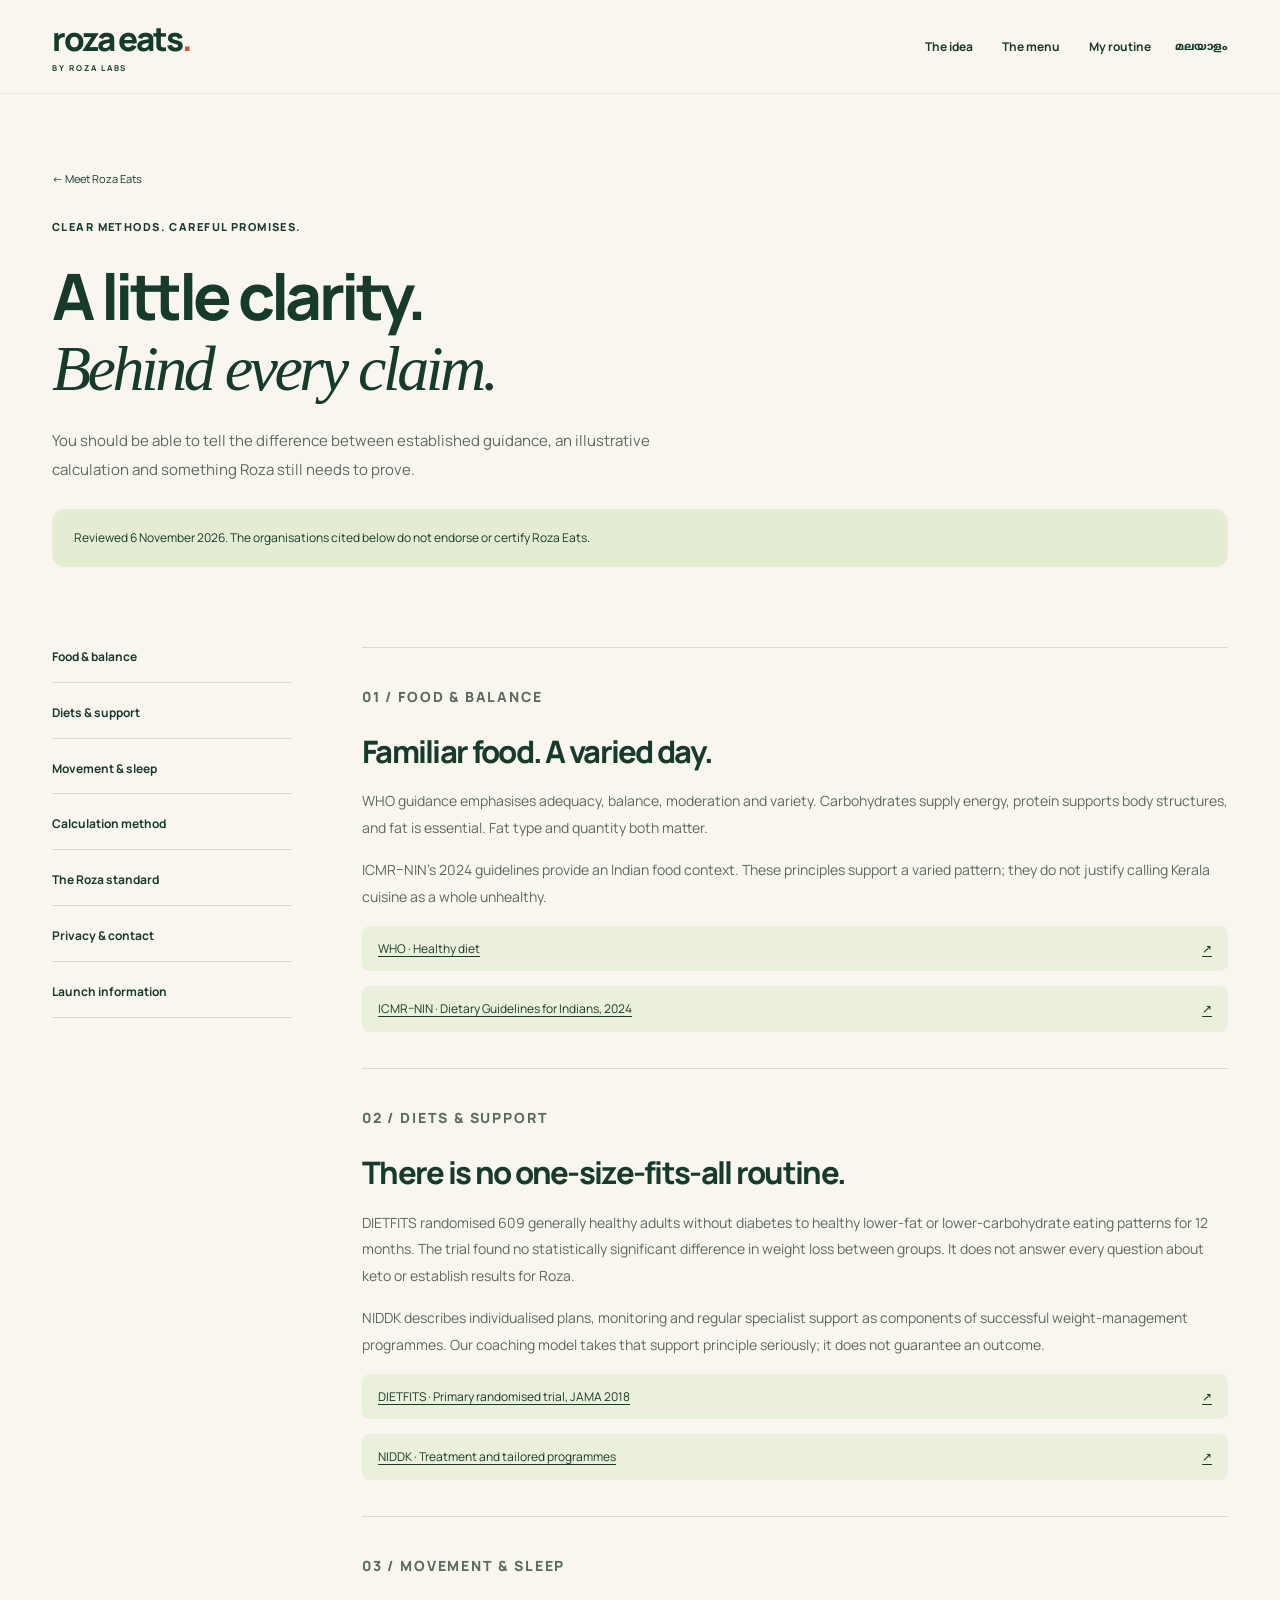
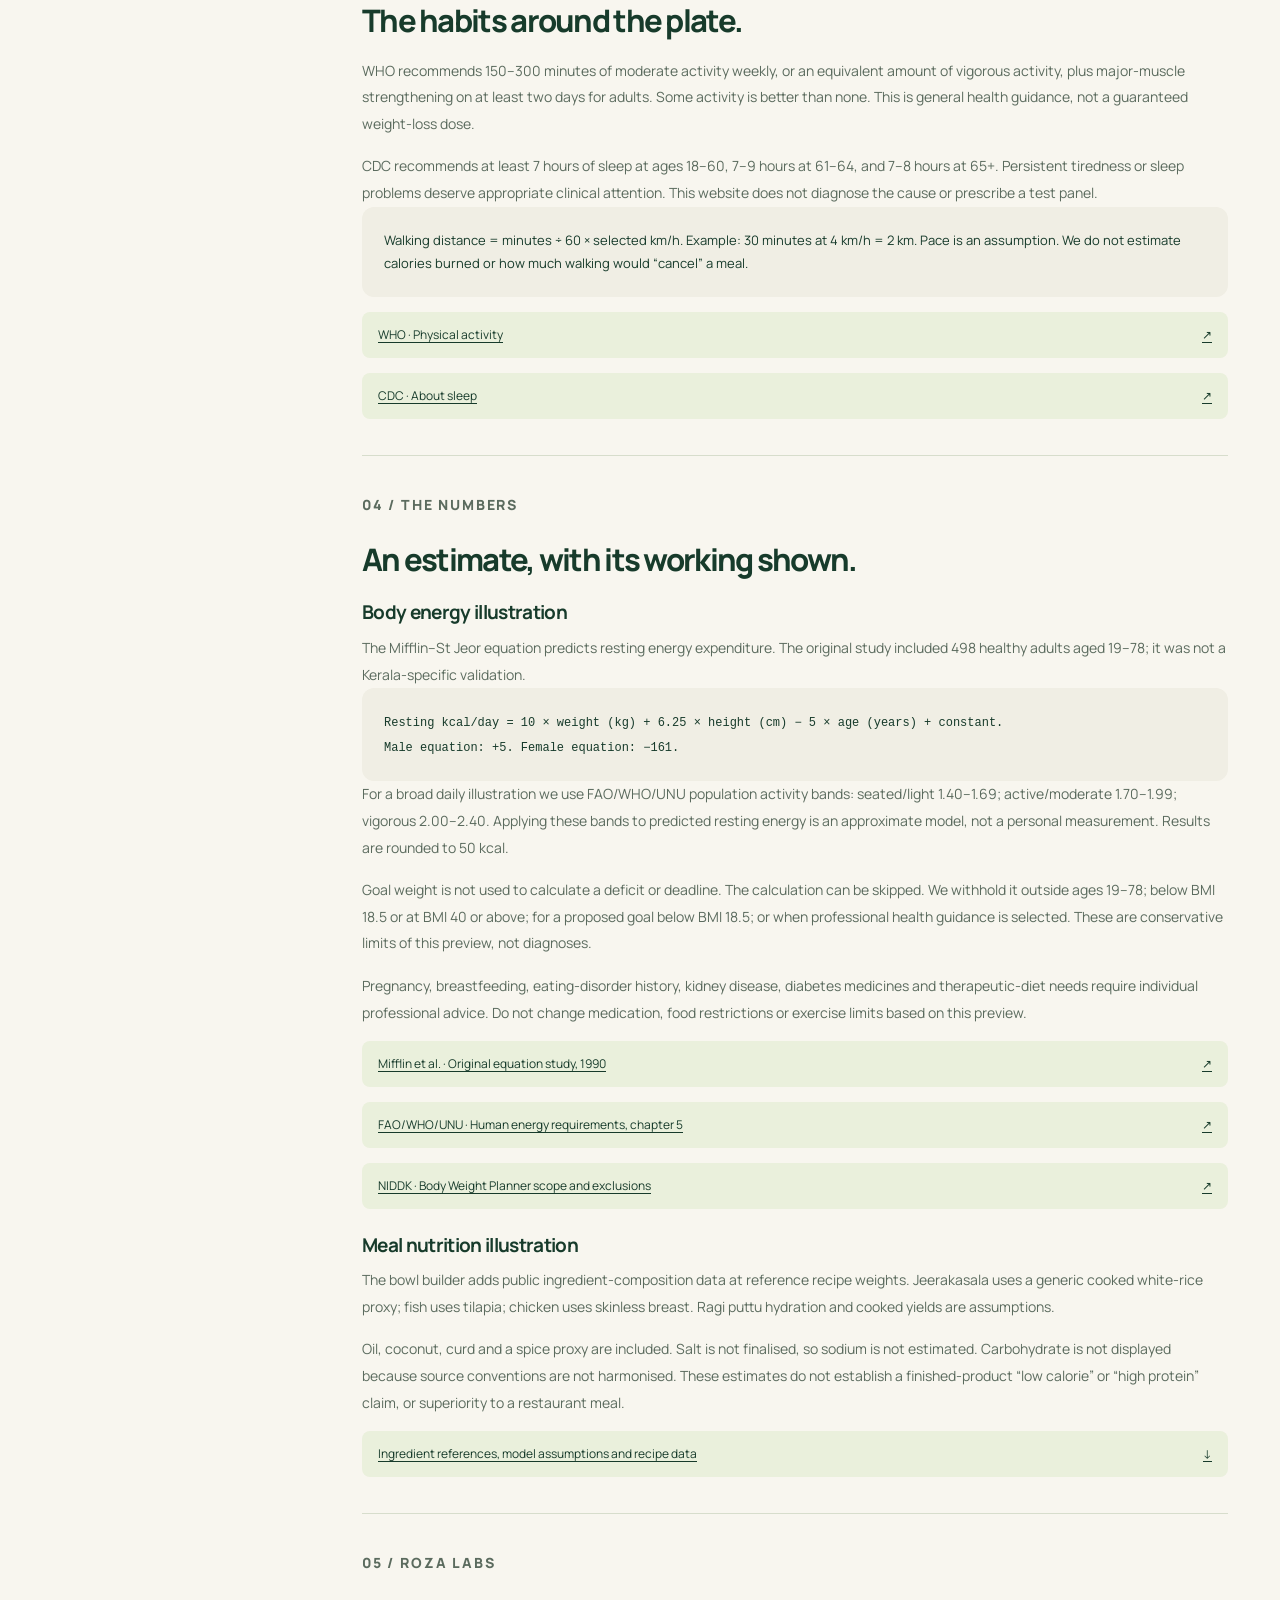
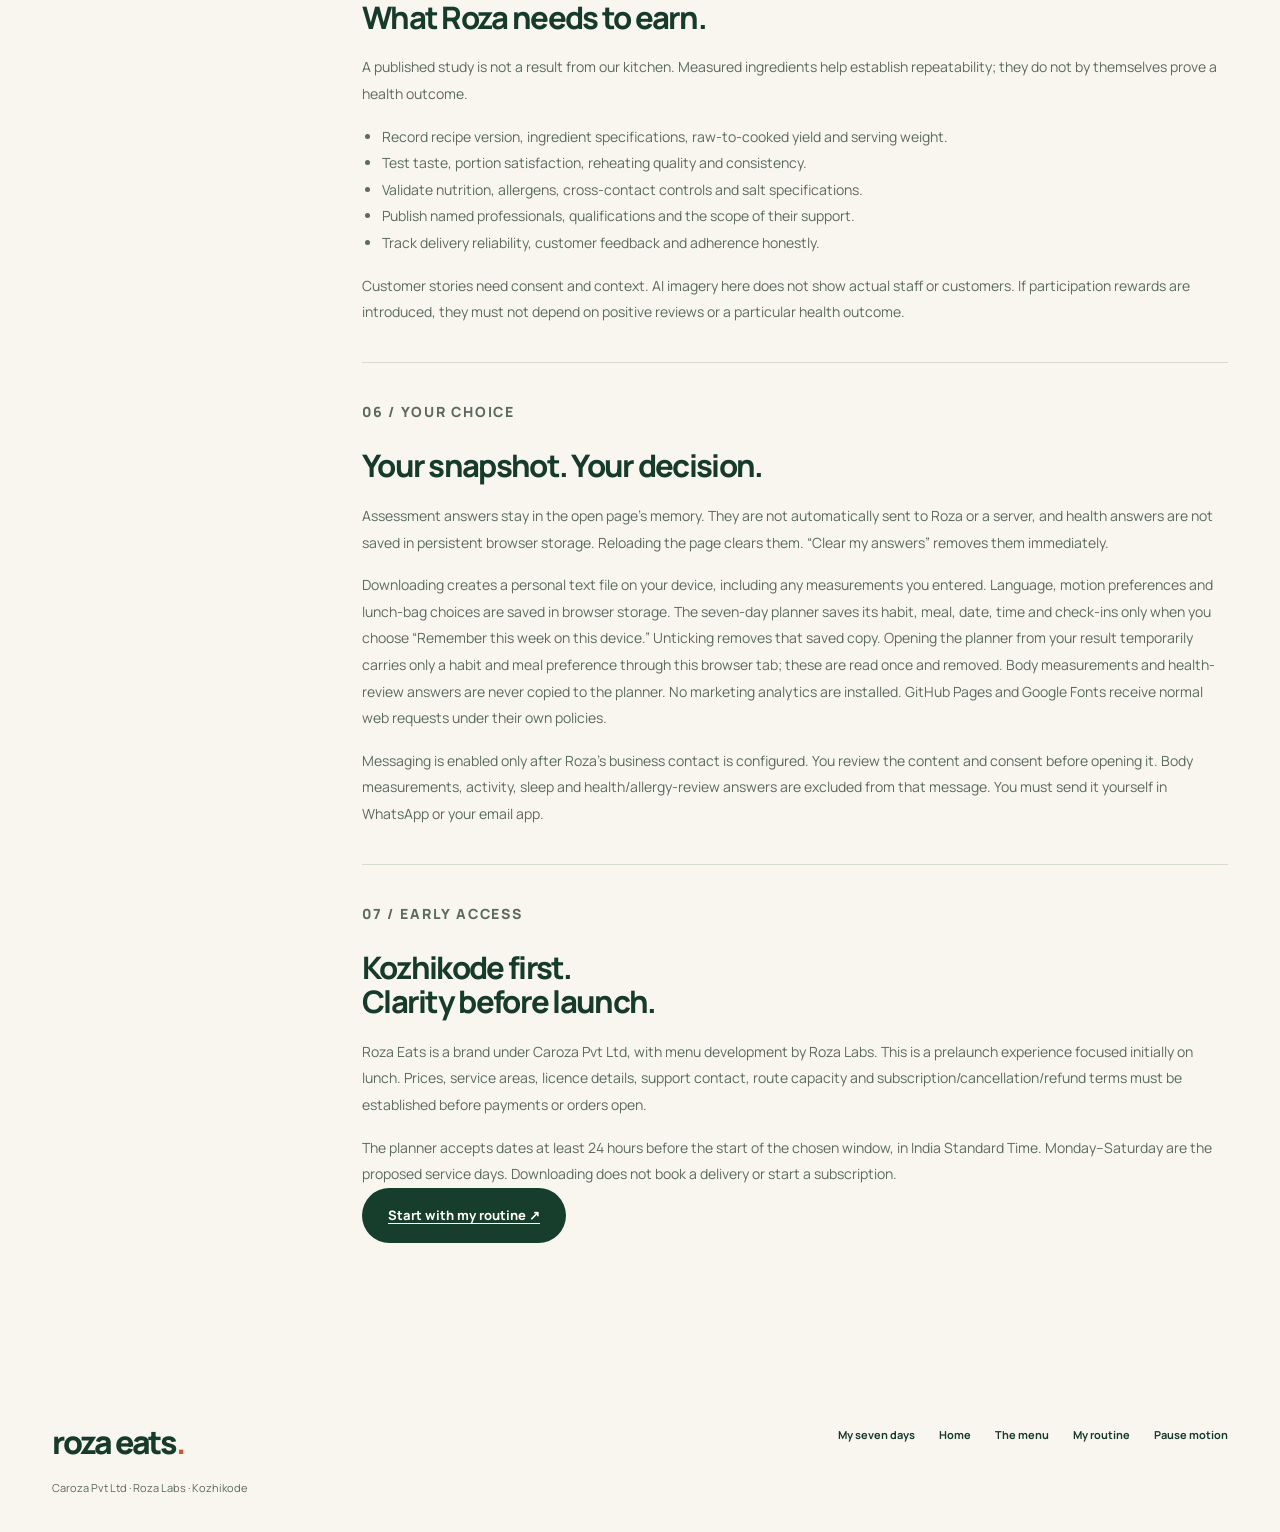
==== commit eedc1e9f: "Add bilingual seven-day food routine planner with private optional saving" ====
--- a/evidence.html
+++ b/evidence.html
@@ -8,6 +8,6 @@
 <section id="calculator"><p class="eyebrow">04 / THE NUMBERS</p><h2 data-ml="കണക്കാണ്. കൃത്യമായ അളവെടുപ്പ് അല്ല.">An estimate, with its working shown.</h2><h3 data-ml="ശരീര ഊർജത്തിന്റെ മാതൃക">Body energy illustration</h3><p data-ml="Mifflin–St Jeor സമവാക്യം വിശ്രമാവസ്ഥയിലെ ഊർജം കണക്കാക്കുന്നു. ആദ്യ പഠനം 19–78 വയസ്സുള്ള 498 ആരോഗ്യവാന്മാരായ മുതിർന്നവരിലായിരുന്നു; കേരളത്തിൽ നടത്തിയ പഠനം അല്ല.">The Mifflin–St Jeor equation predicts resting energy expenditure. The original study included 498 healthy adults aged 19–78; it was not a Kerala-specific validation.</p><div class="method-box"><code>Resting kcal/day = 10 × weight (kg) + 6.25 × height (cm) − 5 × age (years) + constant.<br>Male equation: +5. Female equation: −161.</code></div><p data-ml="ദിവസത്തെ പ്രവർത്തനം മനസ്സിലാക്കാൻ FAO/WHO/UNU ജനസംഖ്യാതല PAL പരിധികൾ ഉപയോഗിക്കുന്നു: ഇരുന്നുള്ള/ലഘു പ്രവർത്തനം 1.40–1.69; സജീവ ദിവസം 1.70–1.99; കഠിന പ്രവർത്തനം 2.00–2.40. പ്രവചിച്ച വിശ്രമ ഊർജത്തെ ഈ പരിധികൾ കൊണ്ട് ഗുണിക്കുന്നത് ഏകദേശ മാതൃകയാണ്; വ്യക്തിഗത പരിശോധനയ്ക്ക് പകരമല്ല. 50 kcal-ലേക്ക് വട്ടമിടുന്നു.">For a broad daily illustration we use FAO/WHO/UNU population activity bands: seated/light 1.40–1.69; active/moderate 1.70–1.99; vigorous 2.00–2.40. Applying these bands to predicted resting energy is an approximate model, not a personal measurement. Results are rounded to 50 kcal.</p><p data-ml="ലക്ഷ്യഭാരം കലോറി കുറയ്ക്കാനോ സമയപരിധി പ്രവചിക്കാനോ ഉപയോഗിക്കുന്നില്ല. കണക്ക് ഒഴിവാക്കാം. പ്രായം 19–78-ന് പുറത്താണെങ്കിൽ, BMI 18.5-ന് താഴെയോ 40-ഓ അതിലധികമോ ആണെങ്കിൽ, ലക്ഷ്യം BMI 18.5-ന് താഴെയാണെങ്കിൽ, ആരോഗ്യപരമായ സഹായം തിരഞ്ഞെടുത്താൽ വ്യക്തിഗത ഊർജ കണക്ക് കാണിക്കില്ല. ഇവ ഈ മാതൃകയുടെ സൂക്ഷ്മപരിധികളാണ്; രോഗനിർണയം അല്ല.">Goal weight is not used to calculate a deficit or deadline. The calculation can be skipped. We withhold it outside ages 19–78; below BMI 18.5 or at BMI 40 or above; for a proposed goal below BMI 18.5; or when professional health guidance is selected. These are conservative limits of this preview, not diagnoses.</p><p data-ml="ഗർഭകാലം, മുലയൂട്ടൽ, ഭക്ഷണവുമായി ബന്ധപ്പെട്ട മാനസികാരോഗ്യ പ്രശ്നങ്ങളുടെ ചരിത്രം, വൃക്കരോഗം, പ്രമേഹമരുന്നുകൾ, ചികിത്സാ ഡയറ്റ് ആവശ്യങ്ങൾ എന്നിവയ്ക്ക് വ്യക്തിഗത വിദഗ്ധ ഉപദേശം വേണം. മരുന്നോ ഭക്ഷണമോ വ്യായാമമോ ഈ വെബ്സൈറ്റിനെ മാത്രം ആശ്രയിച്ച് മാറ്റരുത്.">Pregnancy, breastfeeding, eating-disorder history, kidney disease, diabetes medicines and therapeutic-diet needs require individual professional advice. Do not change medication, food restrictions or exercise limits based on this preview.</p><a class="source-row" href="https://pubmed.ncbi.nlm.nih.gov/2305711/" target="_blank" rel="noopener">Mifflin et al. · Original equation study, 1990 <span>↗</span></a><a class="source-row" href="https://www.fao.org/4/y5686e/y5686e07.htm" target="_blank" rel="noopener">FAO/WHO/UNU · Human energy requirements, chapter 5 <span>↗</span></a><a class="source-row" href="https://www.niddk.nih.gov/health-information/weight-management/body-weight-planner" target="_blank" rel="noopener">NIDDK · Body Weight Planner scope and exclusions <span>↗</span></a>
 <h3 data-ml="മീൽ പോഷക കണക്കുകൾ">Meal nutrition illustration</h3><p data-ml="ബിൽഡർ ചേരുവകളുടെ പൊതുവായ പോഷകവിവരങ്ങളും മാതൃകാ റെസിപ്പിയിലെ ഭാരവും കൂട്ടിയാണ് കണക്കാക്കുന്നത്. ജീരകശാലയ്ക്ക് പൊതുവായ വെള്ള അരി, മീനിന് തിലാപ്പിയ, ചിക്കന് തൊലിയില്ലാത്ത ബ്രെസ്റ്റ് എന്നിവയുടെ റഫറൻസുകളാണ്. റാഗി പുട്ടിന്റെ വെള്ളവും പാകം ചെയ്ത ഭാരവും അനുമാനങ്ങളാണ്.">The bowl builder adds public ingredient-composition data at reference recipe weights. Jeerakasala uses a generic cooked white-rice proxy; fish uses tilapia; chicken uses skinless breast. Ragi puttu hydration and cooked yields are assumptions.</p><p data-ml="എണ്ണ, തേങ്ങ, തൈര്, മസാലയുടെ റഫറൻസ് എന്നിവ ഉൾപ്പെടുന്നു. ഉപ്പിന്റെ അളവ് അന്തിമമായിട്ടില്ല; സോഡിയം കണക്കില്ല. കാർബോഹൈഡ്രേറ്റിന്റെ ഡാറ്റാ രീതികൾ ഏകീകരിച്ചിട്ടില്ലാത്തതിനാൽ അത് കാണിക്കുന്നില്ല. യഥാർത്ഥ ഉൽപ്പന്നത്തിന്റെ സ്ഥിരീകരിച്ച ലേബൽ ലഭ്യമാകുന്നതുവരെ കുറഞ്ഞ കലോറി/കൂടുതൽ പ്രോട്ടീൻ പോലുള്ള ഉൽപ്പന്ന വാദങ്ങളോ റെസ്റ്റോറന്റ് താരതമ്യമോ നടത്തില്ല.">Oil, coconut, curd and a spice proxy are included. Salt is not finalised, so sodium is not estimated. Carbohydrate is not displayed because source conventions are not harmonised. These estimates do not establish a finished-product “low calorie” or “high protein” claim, or superiority to a restaurant meal.</p><a class="source-row" href="nutrition-reference.json">Ingredient references, model assumptions and recipe data <span>↓</span></a></section>
 <section id="roza-standard"><p class="eyebrow">05 / ROZA LABS</p><h2 data-ml="ഞങ്ങൾ തെളിയിക്കേണ്ടത്.">What Roza needs to earn.</h2><p data-ml="ഒരു ഗവേഷണ ലേഖനം ഞങ്ങളുടെ ഭക്ഷണത്തിന്റെ ഫലമല്ല. അളന്ന ചേരുവകൾ സ്ഥിരതയ്ക്ക് സഹായിക്കും; ആരോഗ്യഫലം സ്വയം തെളിയിക്കില്ല.">A published study is not a result from our kitchen. Measured ingredients help establish repeatability; they do not by themselves prove a health outcome.</p><ul><li data-ml="റെസിപ്പിയുടെ പതിപ്പ്, ചേരുവ സ്പെസിഫിക്കേഷൻ, കച്ച-പാകം ചെയ്ത ഭാരം, ഓരോ വിളമ്പലും രേഖപ്പെടുത്തുക.">Record recipe version, ingredient specifications, raw-to-cooked yield and serving weight.</li><li data-ml="രുചി, വിശപ്പിന്റെ സംതൃപ്തി, ചൂടാക്കി കഴിക്കുമ്പോഴുള്ള ഗുണം, സ്ഥിരത എന്നിവ പരീക്ഷിക്കുക.">Test taste, portion satisfaction, reheating quality and consistency.</li><li data-ml="പോഷക കണക്കുകൾ, അലർജനുകൾ, ക്രോസ്-കോൺടാക്റ്റ് നിയന്ത്രണം, ഉപ്പിന്റെ അളവ് എന്നിവ പരിശോധിക്കുക.">Validate nutrition, allergens, cross-contact controls and salt specifications.</li><li data-ml="യോഗ്യതയുള്ള ടീമിന്റെ പേരുകളും യോഗ്യതകളും സേവനപരിധിയും പ്രസിദ്ധീകരിക്കുക.">Publish named professionals, qualifications and the scope of their support.</li><li data-ml="ഡെലിവറി സമയനിഷ്ഠ, ഉപഭോക്തൃ അഭിപ്രായം, തുടരാൻ കഴിയുന്ന ശീലം എന്നിവ സത്യസന്ധമായി രേഖപ്പെടുത്തുക.">Track delivery reliability, customer feedback and adherence honestly.</li></ul><p data-ml="ഉപഭോക്തൃകഥകൾ സമ്മതത്തോടെയും സാഹചര്യത്തോടെയും മാത്രമേ പ്രസിദ്ധീകരിക്കൂ. ഇവിടെയുള്ള AI ചിത്രങ്ങൾ യഥാർത്ഥ സ്റ്റാഫോ ഉപഭോക്താക്കളോ അല്ല. ഭാവിയിലെ പങ്കാളിത്ത റിവാർഡുകൾ ഉണ്ടെങ്കിൽ, അവ നല്ല റിവ്യൂവിനോ ആരോഗ്യഫലത്തിനോ നിബന്ധനയാകില്ല.">Customer stories need consent and context. AI imagery here does not show actual staff or customers. If participation rewards are introduced, they must not depend on positive reviews or a particular health outcome.</p></section>
-<section id="privacy"><p class="eyebrow">06 / YOUR CHOICE</p><h2 data-ml="നിങ്ങളുടെ സംഗ്രഹം. നിങ്ങളുടെ തീരുമാനം.">Your snapshot. Your decision.</h2><p data-ml="അസസ്മെന്റിലെ മറുപടികൾ തുറന്നിരിക്കുന്ന പേജിന്റെ മെമ്മറിയിൽ മാത്രമാണ്. അവ സ്വയം Rozaയ്ക്കോ മറ്റൊരു സെർവറിലേക്കോ അയയ്ക്കുന്നില്ല; ബ്രൗസറിലെ സ്ഥിരസംഭരണത്തിൽ ആരോഗ്യ മറുപടികൾ സൂക്ഷിക്കുന്നില്ല. പേജ് വീണ്ടും ലോഡ് ചെയ്താൽ മറുപടികൾ നഷ്ടപ്പെടും. “മറുപടികൾ മായ്ക്കാം” ഉപയോഗിച്ച് ഉടൻ ഒഴിവാക്കാം.">Assessment answers stay in the open page’s memory. They are not automatically sent to Roza or a server, and health answers are not saved in persistent browser storage. Reloading the page clears them. “Clear my answers” removes them immediately.</p><p data-ml="സംഗ്രഹം ഡൗൺലോഡ് ചെയ്താൽ നൽകിയ അളവുകൾ ഉൾപ്പെടുന്ന സ്വകാര്യ ടെക്സ്റ്റ് ഫയൽ നിങ്ങളുടെ ഉപകരണത്തിൽ ലഭിക്കും. ഭാഷ, ചലന ഇഷ്ടം, ലഞ്ച് ബാഗ് എന്നിവ മാത്രമാണ് ബ്രൗസറിൽ സൂക്ഷിക്കുന്നത്. ഈ സൈറ്റ് മാർക്കറ്റിങ് അനലിറ്റിക്സ് ചേർത്തിട്ടില്ല. GitHub Pages-നും Google Fonts-നും സാധാരണ വെബ് അഭ്യർത്ഥനകൾ ലഭിക്കും; അവരുടെ നയങ്ങൾ ബാധകമാണ്.">Downloading creates a personal text file on your device, including any measurements you entered. Only language, motion preferences and lunch-bag choices are saved in browser storage. No marketing analytics are installed. GitHub Pages and Google Fonts receive normal web requests under their own policies.</p><p data-ml="Rozaയുടെ ബിസിനസ് ബന്ധപ്പെടൽ വിവരം ലഭ്യമാക്കിയ ശേഷം മാത്രമേ സന്ദേശം അയയ്ക്കാനുള്ള ബട്ടൺ പ്രവർത്തിക്കൂ. സന്ദേശം തുറക്കുന്നതിന് മുമ്പ് ഉള്ളടക്കവും സമ്മതവും പരിശോധിക്കാം. ശരീര അളവുകൾ, പ്രവർത്തന/ഉറക്ക വിവരങ്ങൾ, ആരോഗ്യ-അലർജി പരിശോധന മറുപടികൾ സന്ദേശത്തിൽ ഉൾപ്പെടുത്തില്ല. നിങ്ങളുടെ WhatsApp അല്ലെങ്കിൽ ഇമെയിൽ ആപ്പിൽ നിങ്ങൾ തന്നെ അയയ്ക്കണം.">Messaging is enabled only after Roza’s business contact is configured. You review the content and consent before opening it. Body measurements, activity, sleep and health/allergy-review answers are excluded from that message. You must send it yourself in WhatsApp or your email app.</p></section>
+<section id="privacy"><p class="eyebrow">06 / YOUR CHOICE</p><h2 data-ml="നിങ്ങളുടെ സംഗ്രഹം. നിങ്ങളുടെ തീരുമാനം.">Your snapshot. Your decision.</h2><p data-ml="അസസ്മെന്റിലെ മറുപടികൾ തുറന്നിരിക്കുന്ന പേജിന്റെ മെമ്മറിയിൽ മാത്രമാണ്. അവ സ്വയം Rozaയ്ക്കോ മറ്റൊരു സെർവറിലേക്കോ അയയ്ക്കുന്നില്ല; ബ്രൗസറിലെ സ്ഥിരസംഭരണത്തിൽ ആരോഗ്യ മറുപടികൾ സൂക്ഷിക്കുന്നില്ല. പേജ് വീണ്ടും ലോഡ് ചെയ്താൽ മറുപടികൾ നഷ്ടപ്പെടും. “മറുപടികൾ മായ്ക്കാം” ഉപയോഗിച്ച് ഉടൻ ഒഴിവാക്കാം.">Assessment answers stay in the open page’s memory. They are not automatically sent to Roza or a server, and health answers are not saved in persistent browser storage. Reloading the page clears them. “Clear my answers” removes them immediately.</p><p data-ml="സംഗ്രഹം ഡൗൺലോഡ് ചെയ്താൽ നൽകിയ അളവുകൾ ഉൾപ്പെടുന്ന സ്വകാര്യ ടെക്സ്റ്റ് ഫയൽ നിങ്ങളുടെ ഉപകരണത്തിൽ ലഭിക്കും. ഭാഷ, ചലന ഇഷ്ടം, ലഞ്ച് ബാഗ് എന്നിവ ബ്രൗസറിൽ സൂക്ഷിക്കും. ഏഴ് ദിവസത്തെ പ്ലാനറിലെ ശീലം, ഭക്ഷണം, തീയതി, സമയം, രേഖകൾ എന്നിവ നിങ്ങൾ തിരഞ്ഞെടുക്കുമ്പോൾ മാത്രം ഈ ഉപകരണത്തിൽ സൂക്ഷിക്കും. തിരഞ്ഞെടുപ്പ് ഒഴിവാക്കിയാൽ സൂക്ഷിച്ച പകർപ്പ് നീക്കും. അസസ്മെന്റിൽ നിന്ന് പ്ലാനർ തുറക്കുമ്പോൾ ശീലവും ഭക്ഷണ മുൻഗണനയും മാത്രം താൽക്കാലികമായി കൈമാറും; വായിച്ചശേഷം നീക്കും. ശരീര അളവുകളോ ആരോഗ്യ മറുപടികളോ പ്ലാനറിലേക്ക് പകർത്തില്ല. ഈ സൈറ്റ് മാർക്കറ്റിങ് അനലിറ്റിക്സ് ചേർത്തിട്ടില്ല. GitHub Pages-നും Google Fonts-നും സാധാരണ വെബ് അഭ്യർത്ഥനകൾ ലഭിക്കും; അവരുടെ നയങ്ങൾ ബാധകമാണ്.">Downloading creates a personal text file on your device, including any measurements you entered. Language, motion preferences and lunch-bag choices are saved in browser storage. The seven-day planner saves its habit, meal, date, time and check-ins only when you choose “Remember this week on this device.” Unticking removes that saved copy. Opening the planner from your result temporarily carries only a habit and meal preference through this browser tab; these are read once and removed. Body measurements and health-review answers are never copied to the planner. No marketing analytics are installed. GitHub Pages and Google Fonts receive normal web requests under their own policies.</p><p data-ml="Rozaയുടെ ബിസിനസ് ബന്ധപ്പെടൽ വിവരം ലഭ്യമാക്കിയ ശേഷം മാത്രമേ സന്ദേശം അയയ്ക്കാനുള്ള ബട്ടൺ പ്രവർത്തിക്കൂ. സന്ദേശം തുറക്കുന്നതിന് മുമ്പ് ഉള്ളടക്കവും സമ്മതവും പരിശോധിക്കാം. ശരീര അളവുകൾ, പ്രവർത്തന/ഉറക്ക വിവരങ്ങൾ, ആരോഗ്യ-അലർജി പരിശോധന മറുപടികൾ സന്ദേശത്തിൽ ഉൾപ്പെടുത്തില്ല. നിങ്ങളുടെ WhatsApp അല്ലെങ്കിൽ ഇമെയിൽ ആപ്പിൽ നിങ്ങൾ തന്നെ അയയ്ക്കണം.">Messaging is enabled only after Roza’s business contact is configured. You review the content and consent before opening it. Body measurements, activity, sleep and health/allergy-review answers are excluded from that message. You must send it yourself in WhatsApp or your email app.</p></section>
 <section id="launch"><p class="eyebrow">07 / EARLY ACCESS</p><h2 data-ml="കോഴിക്കോട് ആദ്യം.<br>ലോഞ്ചിന് മുമ്പ് വ്യക്തത.">Kozhikode first.<br>Clarity before launch.</h2><p data-ml="Roza Eats, Caroza Pvt Ltd-യുടെ ബ്രാൻഡാണ്; മെനു വികസന ഭാഗമാണ് Roza Labs. ഈ സൈറ്റ് ലോഞ്ചിന് മുമ്പുള്ള അനുഭവമാണ്. ആദ്യഘട്ട ശ്രദ്ധ ഉച്ചഭക്ഷണത്തിൽ. വില, സർവീസ് മേഖല, ലൈസൻസ് വിവരം, പിന്തുണയ്ക്കുള്ള ബന്ധപ്പെടൽ, ശേഷി, സബ്സ്ക്രിപ്ഷൻ/റദ്ദാക്കൽ/റീഫണ്ട് വ്യവസ്ഥകൾ അന്തിമമാകുന്നതുവരെ പണമോ ഓർഡറോ സ്വീകരിക്കുന്നില്ല.">Roza Eats is a brand under Caroza Pvt Ltd, with menu development by Roza Labs. This is a prelaunch experience focused initially on lunch. Prices, service areas, licence details, support contact, route capacity and subscription/cancellation/refund terms must be established before payments or orders open.</p><p data-ml="പ്ലാനർ തിരഞ്ഞെടുത്ത സമയജാലകത്തിന്റെ തുടക്കത്തിന് കുറഞ്ഞത് 24 മണിക്കൂർ മുമ്പുള്ള തീയതികൾ മാത്രമേ സ്വീകരിക്കൂ; ഇന്ത്യൻ സ്റ്റാൻഡേർഡ് ടൈമിൽ. തിങ്കൾ–ശനി ആണ് മാതൃകാ സർവീസ് ദിവസങ്ങൾ. പ്ലാൻ ഡൗൺലോഡ് ചെയ്യുന്നത് ഡെലിവറിയോ സബ്സ്ക്രിപ്ഷനോ ബുക്ക് ചെയ്യുന്നില്ല.">The planner accepts dates at least 24 hours before the start of the chosen window, in India Standard Time. Monday–Saturday are the proposed service days. Downloading does not book a delivery or start a subscription.</p><a href="routine.html" class="btn" data-ml="എന്റെ ശീലത്തിൽ തുടങ്ങാം ↗">Start with my routine ↗</a></section></div></div></main>
-<footer class="footer shell"><div><a class="brand" href="index.html">roza eats<span>.</span></a><p>Caroza Pvt Ltd · Roza Labs · Kozhikode</p></div><div class="footer-links"><a href="index.html" data-ml="ഹോം">Home</a><a href="menu.html" data-ml="മെനു">The menu</a><a href="routine.html" data-ml="എന്റെ ശീലം">My routine</a><button data-motion aria-pressed="false">Pause motion</button></div></footer></body></html>
+<footer class="footer shell"><div><a class="brand" href="index.html">roza eats<span>.</span></a><p>Caroza Pvt Ltd · Roza Labs · Kozhikode</p></div><div class="footer-links"><a href="my-week.html" data-ml="എന്റെ ഏഴ് ദിവസങ്ങൾ">My seven days</a><a href="index.html" data-ml="ഹോം">Home</a><a href="menu.html" data-ml="മെനു">The menu</a><a href="routine.html" data-ml="എന്റെ ശീലം">My routine</a><button data-motion aria-pressed="false">Pause motion</button></div></footer></body></html>
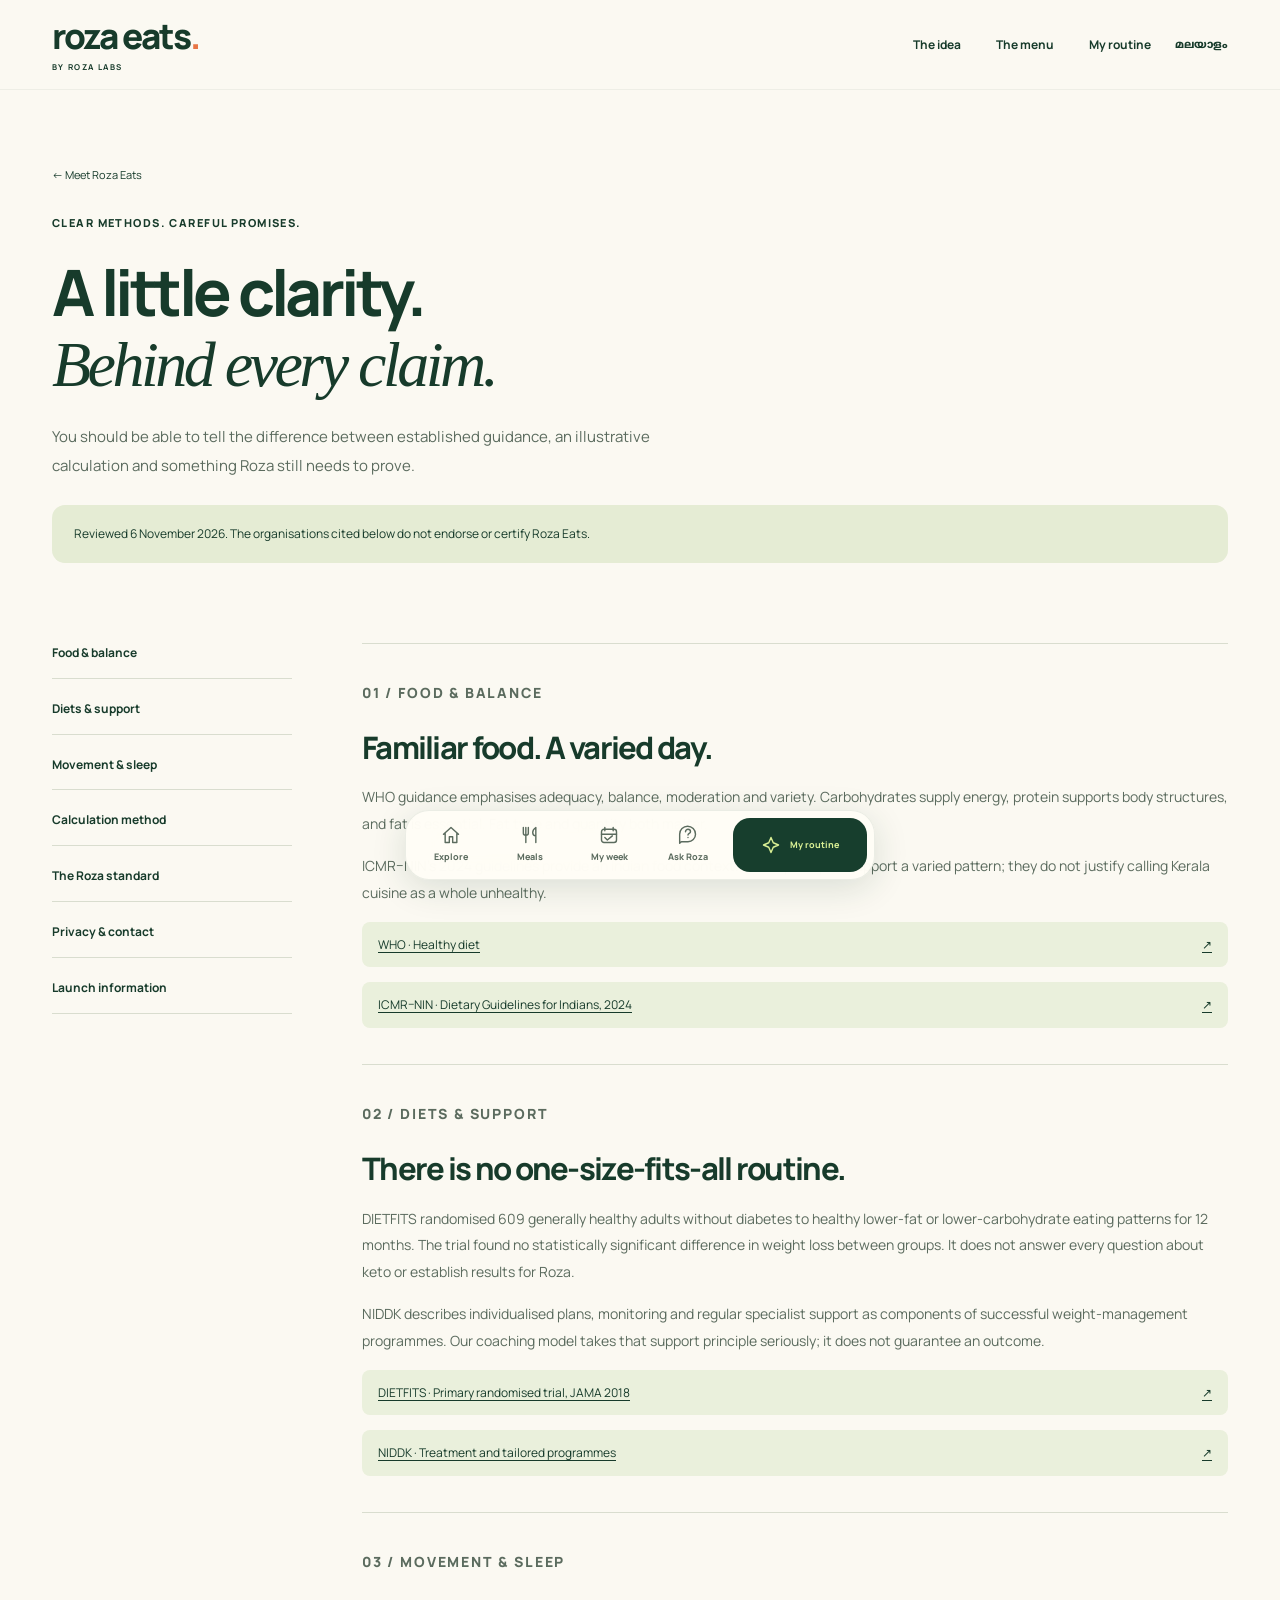
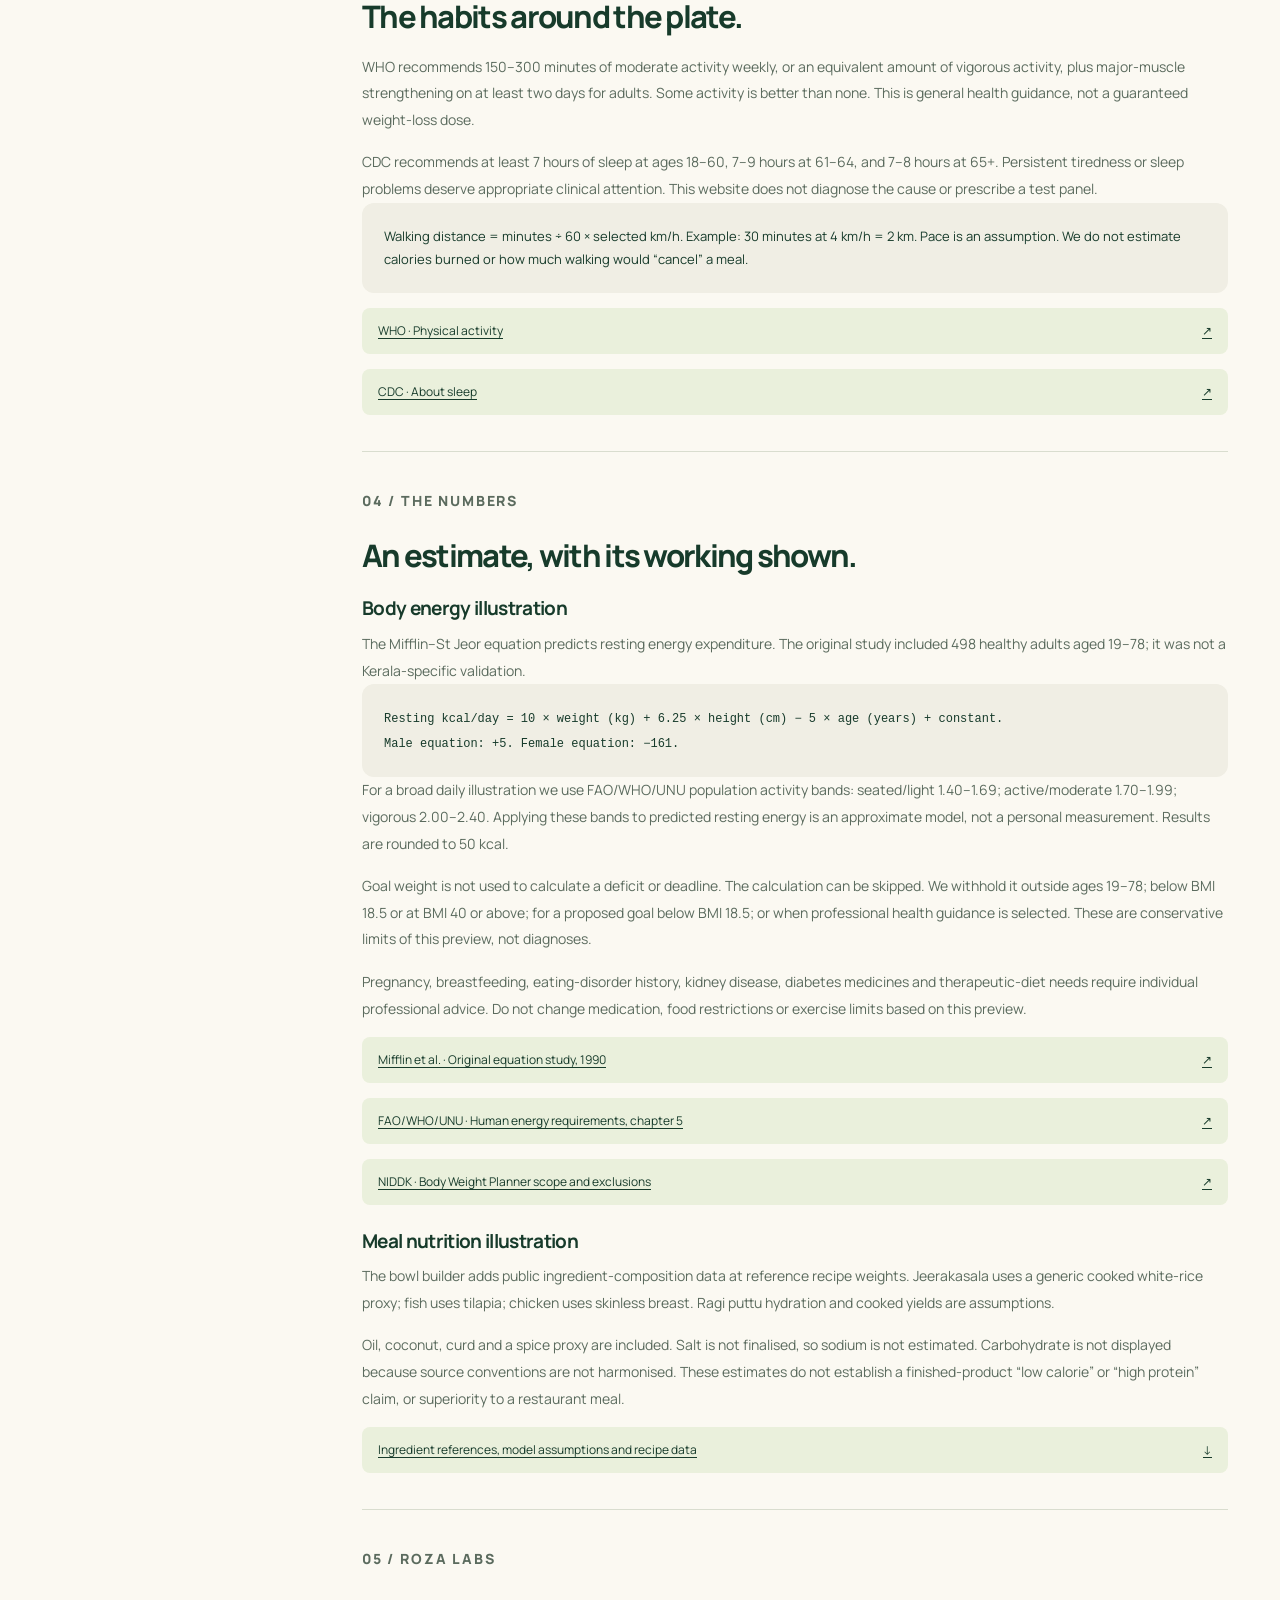
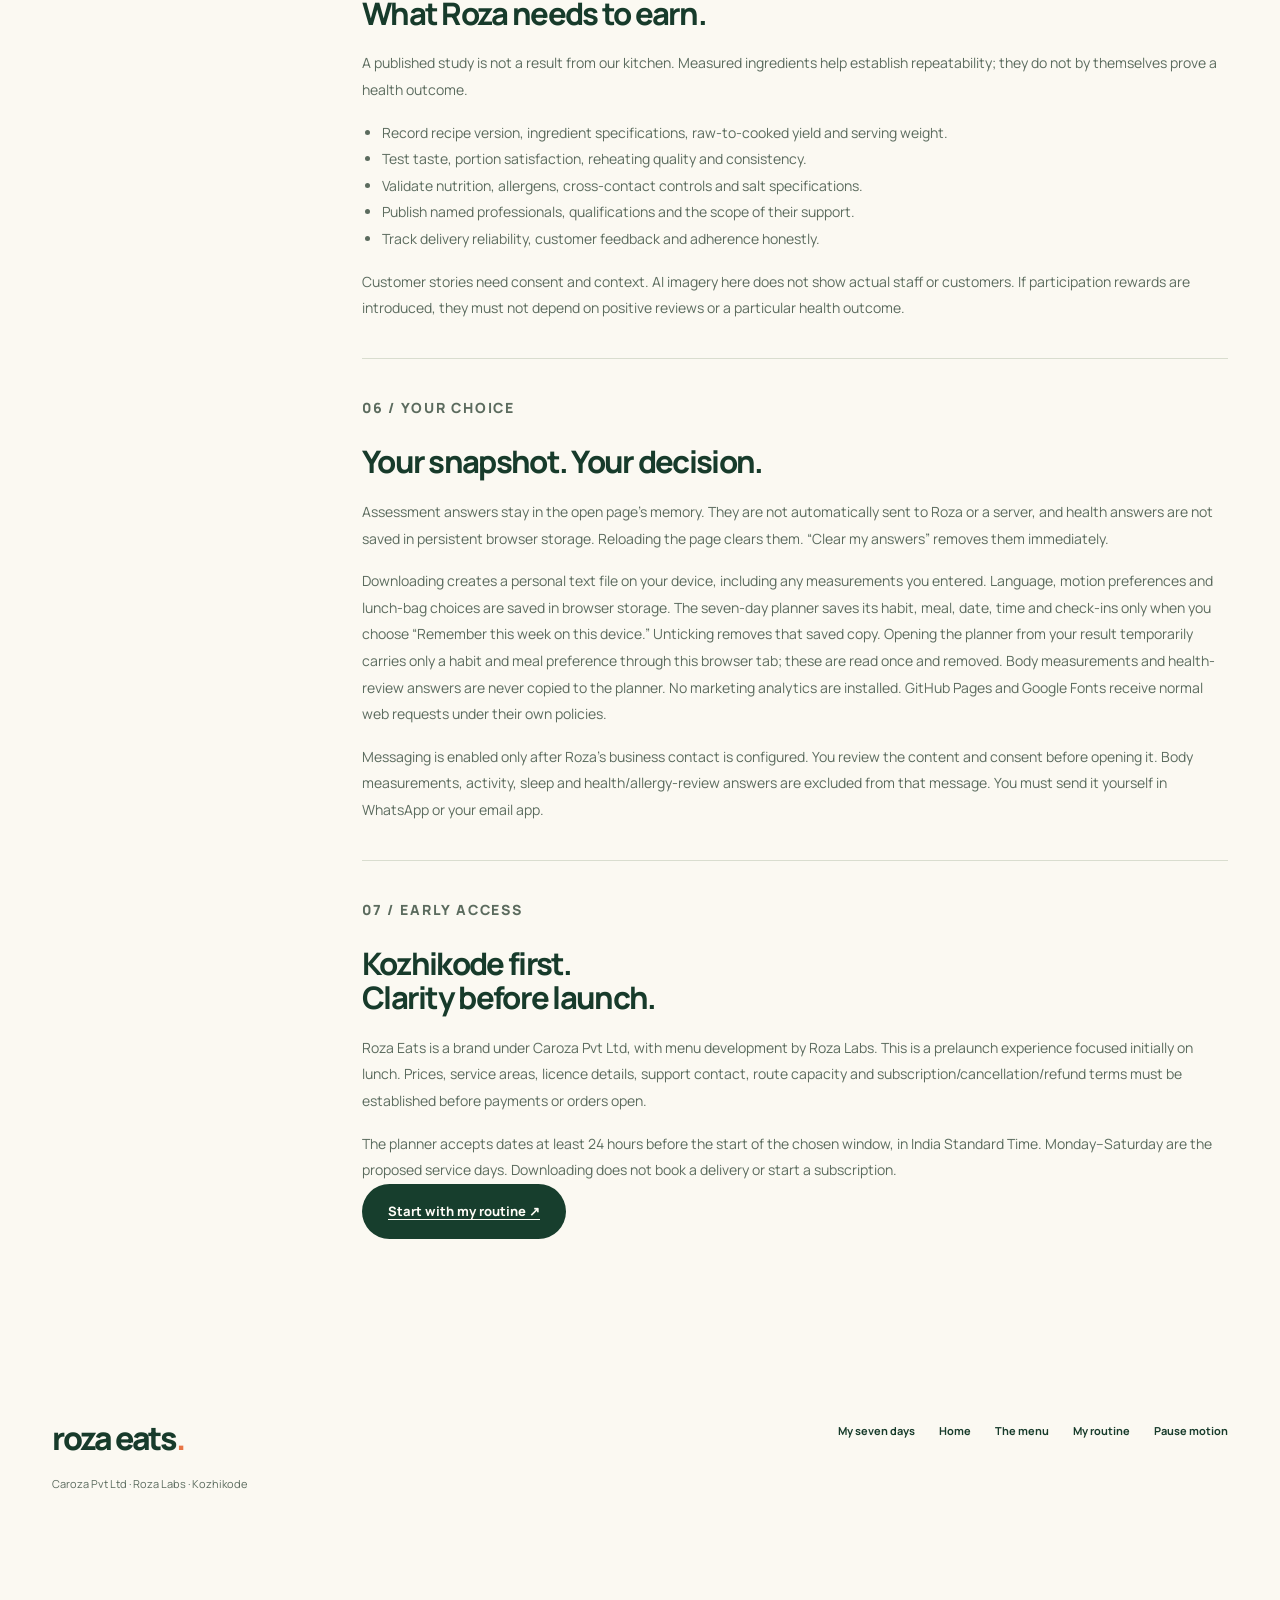
==== commit e7eba33a: "Redesign Roza Eats as a personal food routine experience" ====
--- a/evidence.html
+++ b/evidence.html
@@ -1,4 +1,4 @@
-<!doctype html><html lang="en"><head><meta charset="utf-8"><meta name="viewport" content="width=device-width,initial-scale=1"><meta name="theme-color" content="#173e2d"><title>Evidence, methods & privacy — Roza Eats</title><meta name="description" content="The sources, assumptions and privacy choices behind Roza Eats. Understand our food routine approach, nutrition estimates and launch standards."><link rel="icon" href="favicon.svg"><link rel="preconnect" href="https://fonts.googleapis.com"><link rel="preconnect" href="https://fonts.gstatic.com" crossorigin><link href="https://fonts.googleapis.com/css2?family=Manrope:wght@400;500;600;700;800&family=Noto+Sans+Malayalam:wght@400;500;600;700&display=swap" rel="stylesheet"><link rel="stylesheet" href="routine.css?v=3"><script src="site.js?v=3" defer></script></head><body>
+<!doctype html><html lang="en"><head><meta charset="utf-8"><meta name="viewport" content="width=device-width,initial-scale=1"><meta name="theme-color" content="#173e2d"><title>Evidence, methods & privacy — Roza Eats</title><meta name="description" content="The sources, assumptions and privacy choices behind Roza Eats. Understand our food routine approach, nutrition estimates and launch standards."><link rel="icon" href="favicon.svg"><link rel="preconnect" href="https://fonts.googleapis.com"><link rel="preconnect" href="https://fonts.gstatic.com" crossorigin><link href="https://fonts.googleapis.com/css2?family=Manrope:wght@400;500;600;700;800&family=Noto+Sans+Malayalam:wght@400;500;600;700&display=swap" rel="stylesheet"><link rel="stylesheet" href="routine.css?v=3"><script src="site.js?v=5" defer></script><link rel="stylesheet" href="experience.css?v=1"><script src="experience.js?v=1" defer></script><script src="contact-config.js" defer></script></head><body>
 <a class="skip-link" href="#main">Skip to evidence</a><header class="nav-shell"><a class="brand" href="index.html">roza eats<span>.</span><small>BY ROZA LABS</small></a><nav id="main-nav" aria-label="Main"><a href="index.html" data-ml="ആശയം">The idea</a><a href="menu.html" data-ml="മെനു">The menu</a><a href="routine.html" data-ml="എന്റെ ശീലം">My routine</a></nav><div class="nav-actions"><button class="language-control" data-language>മലയാളം</button><button class="mobile-nav" aria-controls="main-nav" aria-expanded="false" aria-label="Open menu">☰</button></div></header>
 <main id="main"><div class="shell subpage-head"><a class="back-link" href="index.html" data-ml="← Rozaയെ പരിചയപ്പെടാം">← Meet Roza Eats</a><p class="eyebrow" data-ml="വ്യക്തമായ രീതി. ശ്രദ്ധയുള്ള വാഗ്ദാനങ്ങൾ.">CLEAR METHODS. CAREFUL PROMISES.</p><h1 data-ml="പറയുന്നതിന്<br><em>ഒരു അടിസ്ഥാനം.</em>">A little clarity.<br><em>Behind every claim.</em></h1><p data-ml="പൊതുവായ പോഷക അറിവ്, മാതൃകാ കണക്കുകൾ, Rozaയ്ക്ക് ഇനിയും സ്ഥിരീകരിക്കാനുള്ളത്. ഇവ തമ്മിലുള്ള വ്യത്യാസം നിങ്ങൾ അറിയണം.">You should be able to tell the difference between established guidance, an illustrative calculation and something Roza still needs to prove.</p><div class="evidence-status" data-ml="പരിശോധിച്ചത്: 6 നവംബർ 2026. ഈ സ്ഥാപനങ്ങൾ Roza Eats-നെ അംഗീകരിക്കുകയോ സർട്ടിഫൈ ചെയ്യുകയോ ചെയ്തിട്ടില്ല.">Reviewed 6 November 2026. The organisations cited below do not endorse or certify Roza Eats.</div></div>
 <div class="shell evidence-layout"><nav class="evidence-nav" aria-label="Evidence sections"><a href="#balance" data-ml="ഭക്ഷണ സന്തുലിതാവസ്ഥ">Food & balance</a><a href="#diets" data-ml="ഡയറ്റും പിന്തുണയും">Diets & support</a><a href="#movement" data-ml="ചലനവും ഉറക്കവും">Movement & sleep</a><a href="#calculator" data-ml="കണക്കിന്റെ രീതി">Calculation method</a><a href="#roza-standard" data-ml="Rozaയുടെ മാനദണ്ഡം">The Roza standard</a><a href="#privacy" data-ml="സ്വകാര്യത">Privacy & contact</a><a href="#launch" data-ml="ലോഞ്ച് വിവരം">Launch information</a></nav>
--- a/experience.css
+++ b/experience.css
@@ -0,0 +1,20 @@
+/* Roza's app experience: food first, short decisions, an always-available next step. */
+:root{--orange:#e87545;--peach:#f8e1ce;--cream:#fbf9f2;--line:#d9ddcf;--radius:28px}html{scroll-padding-top:100px}.sr-only{position:absolute;width:1px;height:1px;padding:0;margin:-1px;overflow:hidden;clip:rect(0,0,0,0);white-space:nowrap;border:0}body{padding-bottom:90px}button,a{-webkit-tap-highlight-color:transparent}button{touch-action:manipulation}a:focus-visible,button:focus-visible,summary:focus-visible,input:focus-visible,select:focus-visible,[tabindex]:focus-visible{outline:3px solid #bd4b26;outline-offset:5px}.nav-shell{height:90px;background:#fbf9f2f2;backdrop-filter:blur(16px);border-bottom:1px solid #173e2d0e}.nav-shell .brand{font-size:35px;letter-spacing:-2px}.brand small{letter-spacing:.17em}.nav-shell nav{gap:35px}.nav-cta{background:var(--green)!important}.btn{min-height:50px;transition:transform .2s,background .2s,box-shadow .2s}.btn:hover{transform:translateY(-3px);box-shadow:0 7px 0 #173e2d13}.btn:active{transform:translateY(0) scale(.98)}.exp-kicker{font-size:10px;font-weight:800;letter-spacing:.13em;margin-bottom:22px}.exp-micro{font-size:10px;line-height:1.8;color:var(--muted)}.exp-hero{display:grid;grid-template-columns:1.02fr 1fr;gap:70px;padding-top:49px;padding-bottom:65px;align-items:center}.exp-location{display:flex;gap:8px;align-items:center;font-size:9px;letter-spacing:.08em;font-weight:800;margin-bottom:28px}.exp-location>span:first-child{height:7px;width:7px;background:#d36137;border-radius:50%;box-shadow:0 0 0 4px #e875451c}.exp-hero h1{font-size:clamp(68px,7.6vw,108px);line-height:.98;letter-spacing:-.075em;font-weight:800}.exp-hero h1 em{display:inline-block;font-family:Georgia,serif;font-weight:400;color:#c95129;letter-spacing:-.065em;line-height:1.1}.exp-hero-lead{font-size:16px;line-height:1.8;color:var(--muted);margin-top:27px}.exp-primary{display:inline-flex;gap:48px;background:var(--orange);color:var(--deep);margin-top:28px;padding:17px 23px;font-size:13px}.exp-primary span:last-child{font-size:22px}.exp-hero-copy>.exp-micro{margin-top:12px}.exp-local-note{display:flex;gap:10px;align-items:center;font-size:12px;color:#69774d;margin-top:33px}.exp-local-note>span:first-child{font-size:30px;color:var(--orange);transform:rotate(-15deg)}.exp-hero-visual{position:relative;margin:0;height:642px;border-radius:180px 28px 28px 28px;background:#dce0c8;isolation:isolate}.exp-hero-visual>img{width:100%;height:100%;object-fit:cover;border-radius:inherit;object-position:50% 60%}.exp-photo-stamp{position:absolute;right:-20px;top:24px;width:148px;height:148px;border-radius:50%;background:var(--lime);display:flex;flex-direction:column;justify-content:center;align-items:center;gap:6px;transform:rotate(11deg);box-shadow:0 12px 30px #0c2d2012}.exp-photo-stamp span:first-child{font-size:9px;letter-spacing:.15em}.exp-photo-stamp strong{font:italic 27px Georgia,serif}.exp-photo-stamp span:last-child{font-size:5px;letter-spacing:.07em}.exp-lunch-ticket{position:absolute;bottom:46px;left:-33px;right:31px;display:flex;align-items:center;gap:18px;background:#fffdf5f2;backdrop-filter:blur(12px);padding:23px 26px;border-radius:17px;box-shadow:0 15px 40px #102e2521;transform:rotate(-3deg)}.exp-ticket-icon{width:48px;height:48px;border-radius:50%;background:var(--green);color:var(--lime);display:grid;place-items:center;font-size:27px;flex-shrink:0}.exp-lunch-ticket small{display:block;font-size:7px;letter-spacing:.13em;font-weight:800;color:#64734e;margin-bottom:8px}.exp-lunch-ticket strong{font-size:16px;line-height:1.5;letter-spacing:-.04em}.exp-hero-visual figcaption{position:absolute;right:12px;bottom:10px;font-size:7px;color:white;background:#18352899;padding:3px 5px;border-radius:3px}.exp-recognition{padding-top:30px;padding-bottom:73px}.exp-recognition-intro{display:flex;gap:16px;align-items:center;margin-bottom:25px}.exp-roza-avatar{display:grid;place-items:center;flex-shrink:0;background:var(--green);color:var(--lime);width:46px;height:46px;border-radius:14px 14px 14px 3px;font-size:30px;font-weight:800;letter-spacing:-2px}.exp-recognition-intro .exp-kicker{font-size:8px;margin-bottom:7px}.exp-recognition-intro h2{font-size:27px;letter-spacing:-.05em}.exp-intent-options{display:grid;grid-template-columns:repeat(3,1fr);gap:12px}.exp-intent-options button{display:flex;align-items:center;gap:14px;padding:21px 22px;border:1px solid var(--line);border-radius:15px;background:transparent;color:var(--green);font-size:12px;font-weight:700;text-align:left;transition:background .2s,border .2s,transform .2s}.exp-intent-options button:hover{background:#f3eddf;transform:translateY(-2px)}.exp-intent-options button[aria-pressed=true]{background:var(--peach);border-color:#df9e77}.exp-intent-options button>span:first-child{font-size:24px}.exp-intent-options button b{margin-left:auto;font-size:19px;font-weight:400}.exp-intent-reply{display:flex;align-items:center;justify-content:space-between;gap:25px;min-height:73px;font-size:11px;color:var(--muted);padding:18px 0}.exp-intent-reply p{margin:0}.exp-intent-reply .quiet-link{font-size:10px}.exp-intent-reply.has-answer{padding:20px 23px;margin-top:14px;background:#eef0e3;border-radius:15px;color:var(--green);animation:reply-in .25s ease}.exp-intent-reply strong{font-size:14px}.exp-intent-reply.has-answer p{margin-top:7px;font-size:11px}.exp-intent-reply .btn{font-size:11px;min-height:43px;padding:12px 22px;white-space:nowrap}.exp-food-section{background:#efeede;padding:85px 0 60px;overflow:hidden}.exp-section-heading{display:flex;justify-content:space-between;align-items:end;gap:30px;margin-bottom:35px}.experience-home h2{font-size:clamp(43px,4.3vw,60px);letter-spacing:-.065em;line-height:1.08}.experience-home h2 em{color:#687a3e;font:italic 1.02em Georgia,serif;letter-spacing:-.055em}.exp-circle-link{display:flex;gap:23px;align-items:center;font-size:11px;line-height:1.6;font-weight:700}.exp-circle-link b{display:grid;place-items:center;width:54px;height:54px;border:1px solid #173e2d40;border-radius:50%;font-size:24px;transition:background .2s,transform .2s}.exp-circle-link:hover b{background:var(--lime);transform:rotate(45deg)}.exp-food-toolbar{display:flex;justify-content:space-between;gap:20px;margin-bottom:24px}.exp-filters{display:flex;gap:8px;overflow-x:auto;scrollbar-width:none}.exp-filters button{white-space:nowrap;padding:12px 22px;min-height:44px;background:transparent;border:1px solid #173e2d2c;border-radius:50px;font-size:11px;font-weight:700;color:var(--green)}.exp-filters button.selected{background:var(--green);color:white}.exp-rail-controls{display:flex;gap:9px}.exp-rail-controls button{width:43px;height:43px;border:1px solid #173e2d2c;background:transparent;border-radius:50%;font-size:20px;color:var(--green)}.exp-rail-controls button:hover{background:var(--lime)}.exp-food-rail{display:flex;gap:24px;overflow-x:auto;scroll-snap-type:x mandatory;scrollbar-width:thin;scrollbar-color:#9ba78b transparent;padding:3px 0 18px}.exp-meal{flex:0 0 calc((100% - 48px)/3);min-width:0;scroll-snap-align:start}.exp-meal-image{position:relative;display:block;border-radius:22px;overflow:hidden;isolation:isolate}.exp-meal-image .food-photo-new{aspect-ratio:1;background-size:300% 200%;transition:transform .5s}.exp-meal-image:hover .food-photo-new{transform:scale(1.035)}.exp-meal-image>span{position:absolute;top:16px;left:15px;max-width:80%;background:#fffdf3ef;border-radius:50px;font-size:8px;font-weight:700;padding:8px 12px}.exp-meal-image>b{position:absolute;bottom:16px;right:16px;display:grid;place-items:center;width:45px;height:45px;background:var(--cream);border-radius:50%;font-size:24px;font-weight:500}.exp-meal-info{padding:20px 3px}.exp-meal-info h3{font-size:23px;letter-spacing:-.05em;min-height:53px}.exp-meal-info>p{font-size:11px;line-height:1.8;color:var(--muted);min-height:43px;margin-top:10px}.exp-meal-info>div{display:flex;align-items:center;gap:13px;margin-top:17px;font-size:11px;font-weight:800}.exp-meal-info i{width:3px;height:3px;border-radius:50%;background:#7b8667}.exp-meal-info>small{display:block;font-size:8px;margin-top:7px;color:#627257}.exp-food-disclosure{font-size:9px;color:#647254;line-height:1.8;margin-top:18px}.exp-how{background:var(--green);color:var(--cream);padding:90px 0 35px}.exp-how-grid{display:grid;grid-template-columns:1fr 1fr;gap:150px}.exp-how-sticky{position:sticky;top:125px;align-self:start;padding-bottom:30px}.exp-how h2{font-size:55px}.exp-how h2 em{color:var(--lime)}.exp-how .exp-kicker{color:#c7d7aa;font-size:9px}.exp-day-widget{border:1px solid #e4e9ce40;border-radius:24px;padding:25px;margin:34px 0;max-width:360px;background:#214c37;box-shadow:0 18px 50px #0c2d2020;transform:rotate(-2deg)}.exp-widget-top{display:flex;justify-content:space-between;align-items:center;font-size:8px;letter-spacing:.14em;color:#c9d9b6}.exp-widget-dot{width:7px;height:7px;background:var(--lime);border-radius:50%}#rhythm-time{display:block;font-size:67px;line-height:1;letter-spacing:-.07em;margin:24px 0 14px}#rhythm-title{display:block;font-size:13px;letter-spacing:-.02em;min-height:38px}#rhythm-caption{display:block;color:#c3d3b7;font-size:8px;line-height:1.7;margin-top:14px}.exp-widget-line{display:flex;gap:6px;margin-top:8px}.exp-widget-line i{display:block;flex:1;height:3px;border-radius:5px;background:#d5e0c12b;transition:background .4s}.exp-widget-line i.active{background:var(--lime)}.exp-how .quiet-link{color:var(--lime);font-size:12px;border-color:#d9ef9477}.exp-story-step{padding:55px 0 70px;position:relative;border-top:1px solid #d9ef9436;min-height:330px;transition:opacity .4s,transform .5s}.exp-step-num{display:block;color:#cad6ac;font:italic 48px Georgia,serif;margin-bottom:27px}.exp-story-step h3{font-size:36px;font-weight:700;letter-spacing:-.05em;line-height:1.15}.exp-story-step>p:not(.exp-kicker){font-size:13px;line-height:1.9;color:#cfdbca;margin-top:20px;max-width:380px}.exp-story-chat{display:flex;gap:12px;align-items:center;margin-top:27px;padding:15px;background:#ffffff0d;border-radius:14px;font-size:11px;line-height:1.8}.exp-story-chat .exp-roza-avatar{background:var(--lime);color:var(--green);width:31px;height:31px;font-size:22px;border-radius:10px 10px 10px 2px}.exp-ingredient-pills{display:flex;align-items:center;gap:9px;margin-top:26px;font-size:10px}.exp-ingredient-pills>span{border-radius:50px;border:1px solid #d9ef9455;padding:9px 13px}.exp-ingredient-pills>b{color:var(--lime);font-weight:400}.exp-light-link{display:inline-block;margin-top:25px;border-bottom:1px solid #d9ef9477;padding-bottom:6px;font-size:12px;color:var(--lime)}.exp-how-footnote{font-size:9px;color:#bdcbb8;line-height:1.8}.exp-portion{display:grid;grid-template-columns:1fr 1fr;gap:100px;align-items:center;padding-top:110px;padding-bottom:110px}.exp-portion-photo{position:relative;border-radius:50%;background:#f1e4ce;padding:25px}.exp-portion-photo .food-photo-new{border-radius:50%;aspect-ratio:1}.exp-portion-note{position:absolute;top:8px;left:-10px;font:italic 25px/1.05 Georgia,serif;color:#ad4b2b;transform:rotate(-8deg)}.exp-portion-photo>small{position:absolute;bottom:-25px;text-align:center;left:0;right:0;font-size:8px;color:var(--muted)}.exp-portion-copy h2{font-size:48px}.exp-portion-copy>p:not(.exp-kicker){font-size:13px;line-height:1.9;color:var(--muted);margin-top:22px}.exp-portion-copy>.exp-micro{font-size:9px!important}.exp-portion .portion-choices button{min-height:47px;flex:1;max-width:120px;border-radius:12px}.exp-portion .portion-numbers{padding:23px 0;border-bottom:1px solid var(--line);gap:30px}.exp-portion .portion-numbers b{font-size:29px}.exp-portion .quiet-link{display:inline-block;margin-top:25px;font-size:12px}.exp-labs{background:#e9eddf;padding:85px 0}.exp-labs-grid{display:grid;grid-template-columns:1.1fr 1fr;gap:85px;align-items:center}.exp-labs figure{position:relative;margin:0}.exp-labs img{width:100%;height:510px;object-fit:cover;border-radius:24px}.exp-labs figcaption{position:absolute;left:14px;bottom:14px;font-size:7px;background:#173e2da6;color:white;padding:5px 8px;border-radius:5px}.exp-labs h2{font-size:48px}.exp-labs-grid>div>p:not(.exp-kicker){font-size:13px;line-height:1.9;color:var(--muted);margin:24px 0}.exp-labs details{border-top:1px solid #173e2d30;border-bottom:1px solid #173e2d30;padding:20px 0;font-size:12px;line-height:1.9}.exp-labs summary{cursor:pointer;font-weight:700}.exp-labs details p{margin-top:17px;color:var(--muted)}.exp-labs .quiet-link{display:inline-block;margin-top:24px;font-size:11px}.exp-truth{padding-top:90px;padding-bottom:100px;display:grid;grid-template-columns:1fr 1fr;column-gap:100px}.exp-truth>.exp-kicker{grid-column:1/-1}.exp-truth h2{font-size:45px}.exp-truth-rows{border-top:1px solid var(--line)}.exp-truth-rows a{display:flex;align-items:center;gap:18px;padding:25px 0;border-bottom:1px solid var(--line);font-size:13px;line-height:1.7;transition:color .2s}.exp-truth-rows a:hover{color:#b84d2b}.exp-truth-rows a>span:first-child{font-size:10px;color:var(--muted)}.exp-truth-rows a>span:last-child{margin-left:auto;font-size:24px}.exp-finale{background:var(--orange);padding:75px 0 0;position:relative;overflow:hidden}.exp-finale>.shell{position:relative;z-index:1}.exp-finale h2{font-size:90px;line-height:1}.exp-finale h2 em{color:var(--green)}.exp-finale .btn{margin-top:30px;background:var(--green);gap:65px;padding:18px 26px;font-size:13px}.exp-finale .btn b{font-size:22px;font-weight:400}.exp-finale .shell>p:not(.exp-kicker){margin-top:17px;font-size:11px;line-height:1.9;color:#24442e}.exp-finale-help{background:transparent;border:0;border-bottom:1px solid #173e2d77;padding:0 0 5px;margin-top:24px;font-size:11px;color:var(--green);font-weight:700}.exp-big-brand{font-size:20vw;line-height:.84;letter-spacing:-.09em;font-weight:800;text-align:center;color:#173e2d17;margin-top:-120px;margin-left:24%;white-space:nowrap;pointer-events:none}.footer{padding-bottom:55px}.exp-dock{position:fixed;bottom:20px;left:50%;transform:translateX(-50%);display:flex;align-items:center;gap:3px;padding:7px;background:#fffdf6f5;backdrop-filter:blur(18px);box-shadow:0 8px 35px #173e2d24;border:1px solid #173e2d15;border-radius:24px;z-index:85;max-width:calc(100vw - 30px)}.exp-dock a,.exp-dock button{display:flex;flex-direction:column;justify-content:center;align-items:center;gap:5px;min-width:76px;min-height:54px;padding:7px 13px;color:var(--muted);background:transparent;border:0;border-radius:17px;font-size:9px;font-weight:750;white-space:nowrap}.exp-dock svg{width:20px;height:20px}.exp-dock [aria-current=page]{color:var(--green);background:#eaf0db}.exp-dock a:hover,.exp-dock button:hover{background:#f1f0e4;color:var(--green)}.exp-dock .exp-dock-start{background:var(--green);color:var(--lime);flex-direction:row;gap:9px;min-width:134px;margin-left:4px}.exp-dock .exp-dock-start:hover{background:#2e5d3f;color:white}.mobile-cta{display:none!important}.exp-help-sheet{position:fixed;inset:auto 22px 105px auto;width:420px;max-width:calc(100vw - 36px);max-height:calc(100dvh - 130px);margin:0;border:1px solid #c6cfbd;border-radius:24px;padding:27px;background:var(--cream);color:var(--green);box-shadow:0 20px 80px #0c2d2040;overflow-y:auto;overscroll-behavior:contain}.exp-help-sheet::backdrop{background:#0b2d203f;backdrop-filter:blur(4px)}.exp-help-sheet[open]{animation:reply-in .22s ease}.help-open{overflow:hidden}.exp-help-top{display:flex;align-items:center;gap:12px;padding-bottom:22px;border-bottom:1px solid var(--line)}.exp-help-top h2{font-size:18px;letter-spacing:-.04em;line-height:1.3}.exp-help-top small{display:block;font-size:9px;color:var(--muted);margin-top:6px}.exp-help-top>button{border:0;background:transparent;font-size:26px;color:var(--green);height:38px;width:38px;margin-left:auto;flex-shrink:0}.exp-help-content>p{font-size:13px;line-height:1.9;margin-top:23px;color:var(--muted)}.exp-help-content h3{font-size:28px;line-height:1.2;letter-spacing:-.045em;margin-top:24px}.exp-help-options{display:grid;gap:10px;margin-top:22px}.exp-help-options button{display:flex;gap:18px;justify-content:space-between;align-items:center;text-align:left;padding:18px 16px;border:1px solid var(--line);border-radius:13px;background:transparent;font-size:12px;color:var(--green);line-height:1.5}.exp-help-options button:hover{background:var(--peach)}.exp-help-options b{font-size:22px;font-weight:400}.exp-help-more{display:block;font-size:10px;margin-top:24px;text-decoration:underline;text-underline-offset:4px}.exp-help-back{border:0;background:transparent;color:var(--muted);padding:18px 0 0;font-size:11px;min-height:44px}.exp-help-notice{background:#eef0e2;border-radius:13px;padding:17px;font-size:11px;line-height:1.8;margin:20px 0}.exp-help-content .btn{margin-top:8px;font-size:12px;padding:15px 23px}.menu-studio-page .bag-float{bottom:105px}.success-toast{bottom:110px!important}.assessment-wrap{grid-template-columns:335px minmax(0,1fr);max-width:1140px;gap:85px;margin-top:55px}.exp-companion{top:120px}.exp-companion h1{font-size:47px;letter-spacing:-.065em;line-height:1.12}.exp-companion>p:not(.exp-kicker){font-size:12px;line-height:1.9;margin-top:18px;max-width:285px}.exp-companion-photo{position:relative;margin-top:28px;height:245px;border-radius:100px 22px 22px 22px}.exp-companion-photo img{width:100%;height:100%;object-fit:cover;object-position:50% 67%;border-radius:inherit}.exp-companion-photo small{position:absolute;bottom:7px;right:10px;background:#173e2d80;color:white;padding:3px 5px;font-size:7px}.exp-companion-sticker{position:absolute;right:-12px;top:15px;width:104px;height:104px;background:var(--lime);border-radius:50%;display:grid;place-content:center;font:italic 20px/1.15 Georgia,serif;text-align:center;transform:rotate(9deg)}.exp-coach-phases{list-style:none;padding:0;margin:25px 0 0;display:grid;grid-template-columns:1fr 1fr;gap:12px}.exp-coach-phases li{display:flex;align-items:center;gap:10px;color:#728266}.exp-coach-phases span{font-size:8px;border:1px solid var(--line);height:23px;width:23px;display:grid;place-items:center;border-radius:50%}.exp-coach-phases b{font-size:10px;font-weight:600}.exp-coach-phases .active{color:var(--green)}.exp-coach-phases .active span{background:var(--green);color:var(--lime);border-color:var(--green)}.exp-private-note{font-size:9px!important;color:var(--muted);border-top:1px solid var(--line);padding-top:20px}.coach-shell{border-radius:28px;padding:36px 40px;border-color:#d9dfcf;box-shadow:0 15px 50px #173e2d06;scroll-margin-top:115px}.coach-shell h2{font-size:34px;letter-spacing:-.05em;line-height:1.22}.question-label{font-size:8px;letter-spacing:.1em}.quiz-progress-top{font-size:9px}.quiz-progress-track{margin-bottom:28px;gap:5px}.quiz-progress-track span{height:4px}.quiz-progress-track .current{background:var(--orange)}.question-intro{font-size:12px;line-height:1.9;margin-top:14px}.quiz-choice{border-radius:14px;padding:17px 18px;border-color:#dae0cf;min-height:66px;transition:background .15s,border-color .15s,transform .15s}.quiz-choice:hover{background:#f6f3e8;border-color:#afbc9c;transform:translateY(-1px)}.quiz-choice.selected{background:#eaf0db;border-color:#65854e;box-shadow:0 0 0 1px #65854e}.quiz-choice strong{font-size:12px;line-height:1.6}.quiz-choice small{font-size:10px;line-height:1.7}.choice-mark{border-radius:50%;width:20px;height:20px;flex-shrink:0}.quiz-choice.selected .choice-mark{background:var(--green);color:white}.why-ask{display:block;padding:0;background:transparent;margin:16px 0 24px;border:0;font-size:11px;color:#677857}.why-ask summary{cursor:pointer;list-style:none;display:inline-block;border-bottom:1px dashed #869776;padding-bottom:4px;font-weight:650;min-height:30px}.why-ask summary::before{content:'↳';margin-right:7px}.why-ask p{margin-top:10px;background:#f0f2e6;padding:13px 15px;border-radius:10px;line-height:1.8}.coach-response{display:flex;gap:12px;align-items:flex-start;background:#f5e9dc;padding:17px;border-radius:16px 16px 16px 4px;margin-top:23px;animation:reply-in .2s ease}.coach-response .exp-roza-avatar{height:27px;width:27px;border-radius:8px 8px 8px 2px;font-size:20px}.coach-response p{font-size:11px;line-height:1.85;color:#435a3d;margin:0}.quiz-nav{padding-top:22px;margin-top:25px}.quiz-nav .btn{background:var(--green);font-size:12px;min-width:160px}.quiz-nav .btn:disabled{opacity:.4;transform:none;box-shadow:none;cursor:not-allowed}.quiz-helper{font-size:9px;line-height:1.8}.quiz-back{min-height:44px}.result-page .assessment-wrap{max-width:1320px}.result-page .exp-companion-photo{height:240px}.result-page .coach-shell{padding:30px}.menu-studio-page .subpage-head{padding-top:55px;padding-bottom:35px}.menu-studio-page .food-card{border-radius:22px;background:transparent;border:0}.menu-studio-page .food-body{padding:22px 0 14px}.menu-studio-page .food-photo-new{border-radius:22px}.menu-studio-page .food-body h3{font-size:26px}.menu-studio-page .catalog-tabs button{min-height:44px}.menu-studio-page .builder-section{border-radius:32px 32px 0 0}.week-page .footer{padding-bottom:45px}.motion-off *, .motion-off *::before,.motion-off *::after{scroll-behavior:auto!important;animation:none!important;transition:none!important}@keyframes reply-in{from{opacity:0;transform:translateY(7px)}to{opacity:1;transform:translateY(0)}}
+@media(prefers-reduced-motion:reduce){*,*::before,*::after{animation:none!important;transition:none!important;scroll-behavior:auto!important}}
+@media(min-width:801px){.experience-home .exp-hero-visual{animation:reply-in .7s ease}.experience-home .exp-hero-copy{animation:reply-in .5s ease}}
+@media(max-width:1100px){.exp-hero{gap:45px}.exp-hero-visual{height:600px}.exp-photo-stamp{right:-10px;width:120px;height:120px}.exp-photo-stamp strong{font-size:24px}.exp-photo-stamp span:last-child{font-size:4px}.exp-how-grid{gap:80px}.exp-how h2{font-size:48px}.exp-portion{gap:60px}.exp-labs-grid{gap:55px}.exp-truth{gap:50px}.assessment-wrap{gap:35px;grid-template-columns:280px minmax(0,1fr)}.coach-shell{padding:30px}.exp-companion h1{font-size:40px}}
+@media(max-width:800px){.nav-shell{height:78px}.nav-shell nav{top:78px}.nav-shell .brand{font-size:30px}.exp-hero{gap:30px;padding-top:35px}.exp-hero h1{font-size:69px}.exp-hero-visual{height:530px}.exp-hero-lead{font-size:13px}.exp-location{font-size:7px}.exp-primary{gap:25px;font-size:11px;padding:14px 18px}.exp-local-note{font-size:9px}.exp-lunch-ticket{padding:17px;gap:12px;left:-15px;right:15px}.exp-lunch-ticket strong{font-size:12px}.exp-lunch-ticket small{font-size:5px}.exp-ticket-icon{width:37px;height:37px;font-size:23px}.exp-intent-options button{padding:17px 13px;gap:10px;font-size:10px}.exp-intent-options button>span:first-child{font-size:19px}.exp-intent-options button b{font-size:15px}.exp-section-heading h2{font-size:45px}.exp-meal{flex-basis:calc((100% - 24px)/2.1)}.exp-how-grid{gap:45px}.exp-how h2{font-size:39px}.exp-story-step h3{font-size:30px}.exp-story-step>p:not(.exp-kicker){font-size:12px}.exp-day-widget{padding:20px}#rhythm-time{font-size:53px}.exp-ingredient-pills{gap:6px;font-size:8px}.exp-ingredient-pills>span{padding:8px}.exp-portion{gap:45px}.exp-portion-copy h2,.exp-labs h2{font-size:36px}.exp-portion-note{font-size:20px}.exp-portion-copy>p:not(.exp-kicker){font-size:12px}.exp-portion .portion-numbers{gap:18px}.exp-portion .portion-numbers b{font-size:24px}.exp-labs img{height:440px}.exp-labs-grid{gap:40px}.exp-truth{display:block}.exp-truth-rows{margin-top:35px}.exp-truth h2{font-size:44px}.exp-finale h2{font-size:76px}.exp-big-brand{margin-top:-70px}.assessment-wrap{display:block;max-width:700px;margin-top:30px}.exp-companion{padding-bottom:26px}.exp-companion h1{font-size:32px}.exp-companion-photo,.exp-coach-phases,.exp-private-note{display:none}.exp-companion>p:not(.exp-kicker){max-width:none;margin-top:10px}.exp-companion .exp-kicker{font-size:8px;margin-bottom:10px}.result-page .exp-companion{display:none}}
+@media(max-width:600px){body{padding-bottom:83px}.shell{padding-left:23px;padding-right:23px}.nav-shell{padding:0 22px;height:74px}.nav-shell nav{top:74px}.nav-shell .brand{font-size:28px}.brand small{font-size:6px}.nav-actions{gap:18px}.language-control{font-size:10px;min-height:44px}.exp-hero{display:flex;flex-direction:column;gap:0;padding-top:32px;padding-bottom:36px;align-items:stretch}.exp-location{font-size:7px;margin-bottom:22px}.exp-hero h1{font-size:76px;line-height:.98}.exp-hero-lead{font-size:13px;margin-top:20px;line-height:1.7}.exp-primary{margin-top:23px;min-height:52px;gap:50px;font-size:12px}.exp-hero-copy>.exp-micro{font-size:8px;margin-top:10px}.exp-local-note{display:none}.exp-hero-visual{height:410px;margin:33px 5px 0;border-radius:120px 22px 22px 22px}.exp-photo-stamp{width:102px;height:102px;right:-10px;top:17px}.exp-photo-stamp strong{font-size:21px}.exp-photo-stamp span:first-child{font-size:6px}.exp-photo-stamp span:last-child{font-size:3.5px}.exp-lunch-ticket{left:-12px;right:17px;bottom:33px;padding:17px 18px}.exp-lunch-ticket strong{font-size:12px}.exp-lunch-ticket small{font-size:6px}.exp-hero-visual figcaption{font-size:6px}.exp-recognition{padding-top:20px;padding-bottom:42px}.exp-recognition-intro{gap:12px;margin-bottom:20px}.exp-roza-avatar{height:39px;width:39px;font-size:28px;border-radius:12px 12px 12px 3px}.experience-home .exp-recognition-intro h2{font-size:26px}.exp-recognition-intro .exp-kicker{font-size:7px}.exp-intent-options{grid-template-columns:1fr;gap:9px}.exp-intent-options button{padding:15px 17px;font-size:12px;min-height:61px;gap:14px;border-radius:13px}.exp-intent-options button>span:first-child{font-size:24px}.exp-intent-options button b{font-size:20px}.exp-intent-reply{font-size:10px;min-height:60px;padding:16px 0;gap:15px}.exp-intent-reply.has-answer{display:block;padding:18px}.exp-intent-reply strong{font-size:13px;line-height:1.6}.exp-intent-reply.has-answer p{font-size:11px;line-height:1.8}.exp-intent-reply .btn{margin-top:14px}.exp-food-section{padding:52px 0 38px}.exp-kicker{font-size:8px;margin-bottom:17px}.exp-section-heading{align-items:start;gap:16px;margin-bottom:27px}.experience-home h2,.exp-section-heading h2{font-size:38px;line-height:1.13}.exp-circle-link{font-size:8px;gap:10px;flex-direction:column;flex-shrink:0;text-align:center;margin-top:30px}.exp-circle-link b{width:38px;height:38px;font-size:22px}.exp-food-toolbar{margin-bottom:20px;gap:0}.exp-filters{gap:6px;max-width:100%;padding-bottom:4px}.exp-filters button{padding:10px 17px;font-size:10px;min-height:42px}.exp-rail-controls{display:none}.exp-food-rail{margin-right:-23px;gap:16px;scroll-padding-left:0;padding-right:23px}.exp-meal{flex-basis:84%}.exp-meal-image{border-radius:19px}.exp-meal-image .food-photo-new{aspect-ratio:1;background-size:300% 200%}.exp-meal-image>span{font-size:7px;left:12px;top:12px;padding:7px 10px}.exp-meal-image>b{width:40px;height:40px;font-size:22px}.exp-meal-info{padding-top:19px}.exp-meal-info h3{font-size:24px;min-height:52px}.exp-meal-info>p{font-size:11px;min-height:40px}.exp-meal-info>div{font-size:11px}.exp-meal-info>small{font-size:8px}.exp-food-disclosure{font-size:8px;margin-top:8px;max-width:290px}.exp-how{padding:56px 0 26px}.exp-how-grid{display:block}.exp-how-sticky{position:static;padding-bottom:36px}.exp-how h2{font-size:45px}.exp-how .exp-kicker{font-size:8px}.exp-day-widget{margin:27px 0 24px;max-width:none;padding:20px 23px;border-radius:20px;transform:rotate(-2deg)}#rhythm-time{font-size:57px;margin-top:20px}#rhythm-title{min-height:0;font-size:12px}.exp-widget-line{margin-top:20px}.exp-how .quiet-link{font-size:11px}.exp-story-step{padding:28px 0 35px;min-height:0}.exp-step-num{position:absolute;right:0;top:25px;font-size:39px;margin:0}.exp-story-step .exp-kicker{padding-right:50px;margin-bottom:20px}.exp-story-step h3{font-size:30px;max-width:280px}.exp-story-step>p:not(.exp-kicker){font-size:12px;margin-top:17px}.exp-story-chat{margin-top:21px;font-size:10px}.exp-ingredient-pills{font-size:10px;margin-top:22px}.exp-ingredient-pills>span{padding:9px 14px}.exp-light-link{font-size:11px;margin-top:21px}.exp-how-footnote{font-size:8px;margin-top:10px}.exp-portion{display:flex;flex-direction:column;padding-top:75px;padding-bottom:58px;gap:60px;align-items:stretch}.exp-portion-photo{margin:0 8px;padding:18px}.exp-portion-note{font-size:23px;left:-3px;top:-16px}.exp-portion-photo>small{font-size:7px;bottom:-23px}.exp-portion-copy h2{font-size:39px}.exp-portion-copy>p:not(.exp-kicker){font-size:12px;margin-top:20px}.exp-portion .portion-choices{margin-top:22px}.exp-portion .portion-choices button{min-height:46px;font-size:12px}.exp-portion .portion-numbers{gap:33px;padding:23px 0;margin-top:4px}.exp-portion .portion-numbers b{font-size:28px}.exp-portion .portion-numbers span{font-size:9px}.exp-portion .quiet-link{font-size:11px;margin-top:20px}.exp-labs{padding:50px 0}.exp-labs-grid{display:flex;flex-direction:column;gap:33px;align-items:stretch}.exp-labs img{height:330px;border-radius:20px}.exp-labs figcaption{font-size:6px;left:10px;bottom:10px}.exp-labs .exp-kicker{font-size:7px}.exp-labs h2{font-size:41px}.exp-labs-grid>div>p:not(.exp-kicker){font-size:12px;margin:20px 0}.exp-labs details{font-size:11px;padding:18px 0}.exp-labs .quiet-link{font-size:11px}.exp-truth{padding-top:53px;padding-bottom:55px}.exp-truth h2{font-size:38px}.exp-truth-rows{margin-top:26px}.exp-truth-rows a{font-size:12px;padding:22px 0;gap:14px}.exp-truth-rows a>span:first-child{font-size:8px}.exp-truth-rows a>span:last-child{font-size:22px}.exp-finale{padding-top:53px}.exp-finale h2{font-size:65px;line-height:1.01}.exp-finale .btn{font-size:12px;margin-top:27px;gap:40px}.exp-finale .shell>p:not(.exp-kicker){font-size:10px;margin-top:16px}.exp-finale-help{font-size:10px;margin-top:22px}.exp-big-brand{font-size:22vw;margin:40px 0 0;line-height:.85}.footer{padding-top:35px;padding-bottom:35px}.footer-links{gap:20px;font-size:10px}.footer-links button{min-height:36px}.exp-dock{bottom:calc(10px + env(safe-area-inset-bottom));padding:6px;gap:1px;border-radius:22px;width:calc(100% - 24px);max-width:390px;justify-content:space-between}.exp-dock a,.exp-dock button{min-width:0;flex:1;min-height:50px;padding:6px 7px;gap:5px;border-radius:15px;font-size:8px}.exp-dock svg{width:19px;height:19px}.exp-dock .exp-dock-start{min-width:0;flex:1.45;flex-direction:column;gap:5px;margin-left:2px}.exp-help-sheet{inset:auto 12px calc(87px + env(safe-area-inset-bottom)) 12px;width:auto;max-width:none;padding:22px;max-height:calc(100dvh - 110px);border-radius:23px}.exp-help-top{gap:10px;padding-bottom:18px}.exp-help-top h2{font-size:17px}.exp-help-top small{font-size:8px}.exp-help-top>button{width:30px}.exp-help-content h3{font-size:26px}.exp-help-content>p{font-size:12px}.exp-help-notice{font-size:10px}.exp-help-options button{font-size:11px;min-height:59px}.exp-help-more{font-size:9px}.menu-studio-page .bag-float{bottom:91px;left:auto;right:14px;max-width:calc(100% - 28px)}.success-toast{bottom:95px!important}.assessment-wrap{padding:0 18px;margin:25px auto 35px}.exp-companion{padding:0 5px 23px}.exp-companion h1{font-size:32px}.exp-companion>p:not(.exp-kicker){font-size:11px;margin-top:10px}.coach-shell{padding:25px 21px;border-radius:22px;scroll-margin-top:92px}.coach-shell h2{font-size:28px;line-height:1.25}.question-intro{font-size:11px;line-height:1.85}.quiz-progress-track{margin-bottom:25px}.quiz-progress-top{font-size:8px}.question-label{font-size:7px}.choice-list.two-col{grid-template-columns:1fr;gap:9px}.quiz-choice,.choice-list.two-col .quiz-choice{padding:15px;gap:12px;min-height:60px}.quiz-choice strong,.choice-list.two-col .quiz-choice strong{font-size:12px}.quiz-choice small{font-size:9px}.choice-list.two-col .choice-mark{width:19px;height:19px;font-size:11px}.why-ask{font-size:10px;margin:15px 0 20px;padding:0}.why-ask summary{min-height:30px}.coach-response{padding:14px;gap:10px;margin-top:20px}.coach-response p{font-size:10px;line-height:1.8}.quiz-nav{padding-top:18px;margin-top:19px;gap:10px}.quiz-nav .btn{font-size:11px;min-width:141px;padding:13px 17px}.quiz-helper{font-size:8px;margin-top:17px}.assessment-page .footer{padding-bottom:35px}.coach-disclosure{font-size:8px;line-height:1.8;padding:0 6px}.result-page .coach-shell{padding:24px 20px}.menu-studio-page .subpage-head{padding-top:35px}.menu-studio-page .food-body{padding:21px 0 10px}.menu-studio-page .food-body h3{font-size:25px}.menu-studio-page .food-grid{gap:35px}.menu-studio-page .catalog-tabs{flex-wrap:nowrap;overflow-x:auto;padding-bottom:5px}.menu-studio-page .catalog-tabs button{flex-shrink:0;min-height:42px;padding:9px 17px}.menu-studio-page .summary-food .food-photo{border-radius:18px}.menu-studio-page .builder-heading h2{font-size:35px}html[lang=ml] .exp-hero h1{font-size:45px;line-height:1.33;letter-spacing:-.04em}html[lang=ml] .exp-hero h1 em{font-family:var(--font);font-size:1em}html[lang=ml] .exp-hero-lead{font-size:12px;line-height:1.95;max-width:300px}html[lang=ml] .experience-home h2{font-size:32px;line-height:1.5;letter-spacing:-.04em}html[lang=ml] .experience-home h2 em{font-family:var(--font);font-size:1em}html[lang=ml] .exp-recognition-intro h2{font-size:21px}html[lang=ml] .exp-section-heading h2{font-size:29px}html[lang=ml] .exp-lunch-ticket strong{font-size:12px}html[lang=ml] .exp-lunch-ticket small{font-size:6px}html[lang=ml] .exp-meal-info h3{font-size:23px;line-height:1.5;min-height:69px}html[lang=ml] .exp-meal-info>p{min-height:59px}html[lang=ml] .exp-story-step h3{font-size:27px;line-height:1.5}html[lang=ml] .exp-portion-note{font:17px/1.6 var(--font);max-width:210px}html[lang=ml] .exp-finale h2{font-size:45px;line-height:1.4}html[lang=ml] .exp-companion h1{font-size:27px;line-height:1.5}html[lang=ml] .coach-shell h2{font-size:25px;line-height:1.6}html[lang=ml] .exp-dock span{font-size:7px}html[lang=ml] .exp-help-top h2{font-size:15px;line-height:1.5}html[lang=ml] .exp-help-content h3{font-size:24px;line-height:1.5}}
+@media print{.exp-dock,.exp-help-sheet{display:none!important}body{padding-bottom:0}}
+
+.story-motion .exp-story-step{opacity:.55;transform:translateY(16px)}.story-motion .exp-story-step.scene-active,.motion-off .exp-story-step{opacity:1;transform:none}
+@media(prefers-reduced-motion:reduce){.story-motion .exp-story-step{opacity:1;transform:none}}
+@media(max-width:600px){.exp-hero{padding-top:26px}.exp-hero h1{font-size:65px}.exp-location{margin-bottom:18px}.exp-hero-lead{margin-top:17px}.exp-hero-visual{margin-top:27px}.choice-list[data-choice-group=favourites]{grid-template-columns:1fr 1fr}.choice-list[data-choice-group=favourites] .quiz-choice{padding:12px 10px;min-height:54px;gap:7px}.choice-list[data-choice-group=favourites] .quiz-choice strong{font-size:11px}html[lang=ml] .exp-hero h1{font-size:44px}}
+
+html[lang=ml] .exp-photo-stamp strong{font:600 17px/1.6 var(--font);text-align:center;max-width:94%}html[lang=ml] .exp-photo-stamp span:last-child{font-size:6px;max-width:85%;text-align:center}html[lang=ml] .exp-companion-sticker{font:600 13px/1.7 var(--font)}
+@media(max-width:600px){.assessment-page .exp-companion{padding:0 5px 18px}.assessment-page .exp-companion .exp-kicker{margin-bottom:8px;font-size:7px}.assessment-page .exp-companion h1{font-size:24px}.assessment-page .exp-companion>p:not(.exp-kicker){display:none}.choice-list[data-choice-group=area],.choice-list[data-choice-group=challenge]{grid-template-columns:1fr 1fr}.choice-list[data-choice-group=area] .quiz-choice,.choice-list[data-choice-group=challenge] .quiz-choice{padding:12px 10px;gap:8px;min-height:70px}.choice-list[data-choice-group=area] .quiz-choice strong,.choice-list[data-choice-group=challenge] .quiz-choice strong{font-size:10px}html[lang=ml] .exp-hero h1{font-size:34px;line-height:1.5}html[lang=ml] .exp-photo-stamp strong{font-size:13px}html[lang=ml] .assessment-page .exp-companion h1{font-size:22px;line-height:1.5}}
+
+.exp-rail-controls button:disabled{opacity:.3;cursor:default}.exp-rail-controls button:disabled:hover{background:transparent}
+@media(max-width:600px){html[lang=ml] .menu-studio-page .builder-heading h2{font-size:25px;line-height:1.55}}
+
+html.motion-off{scroll-behavior:auto!important}
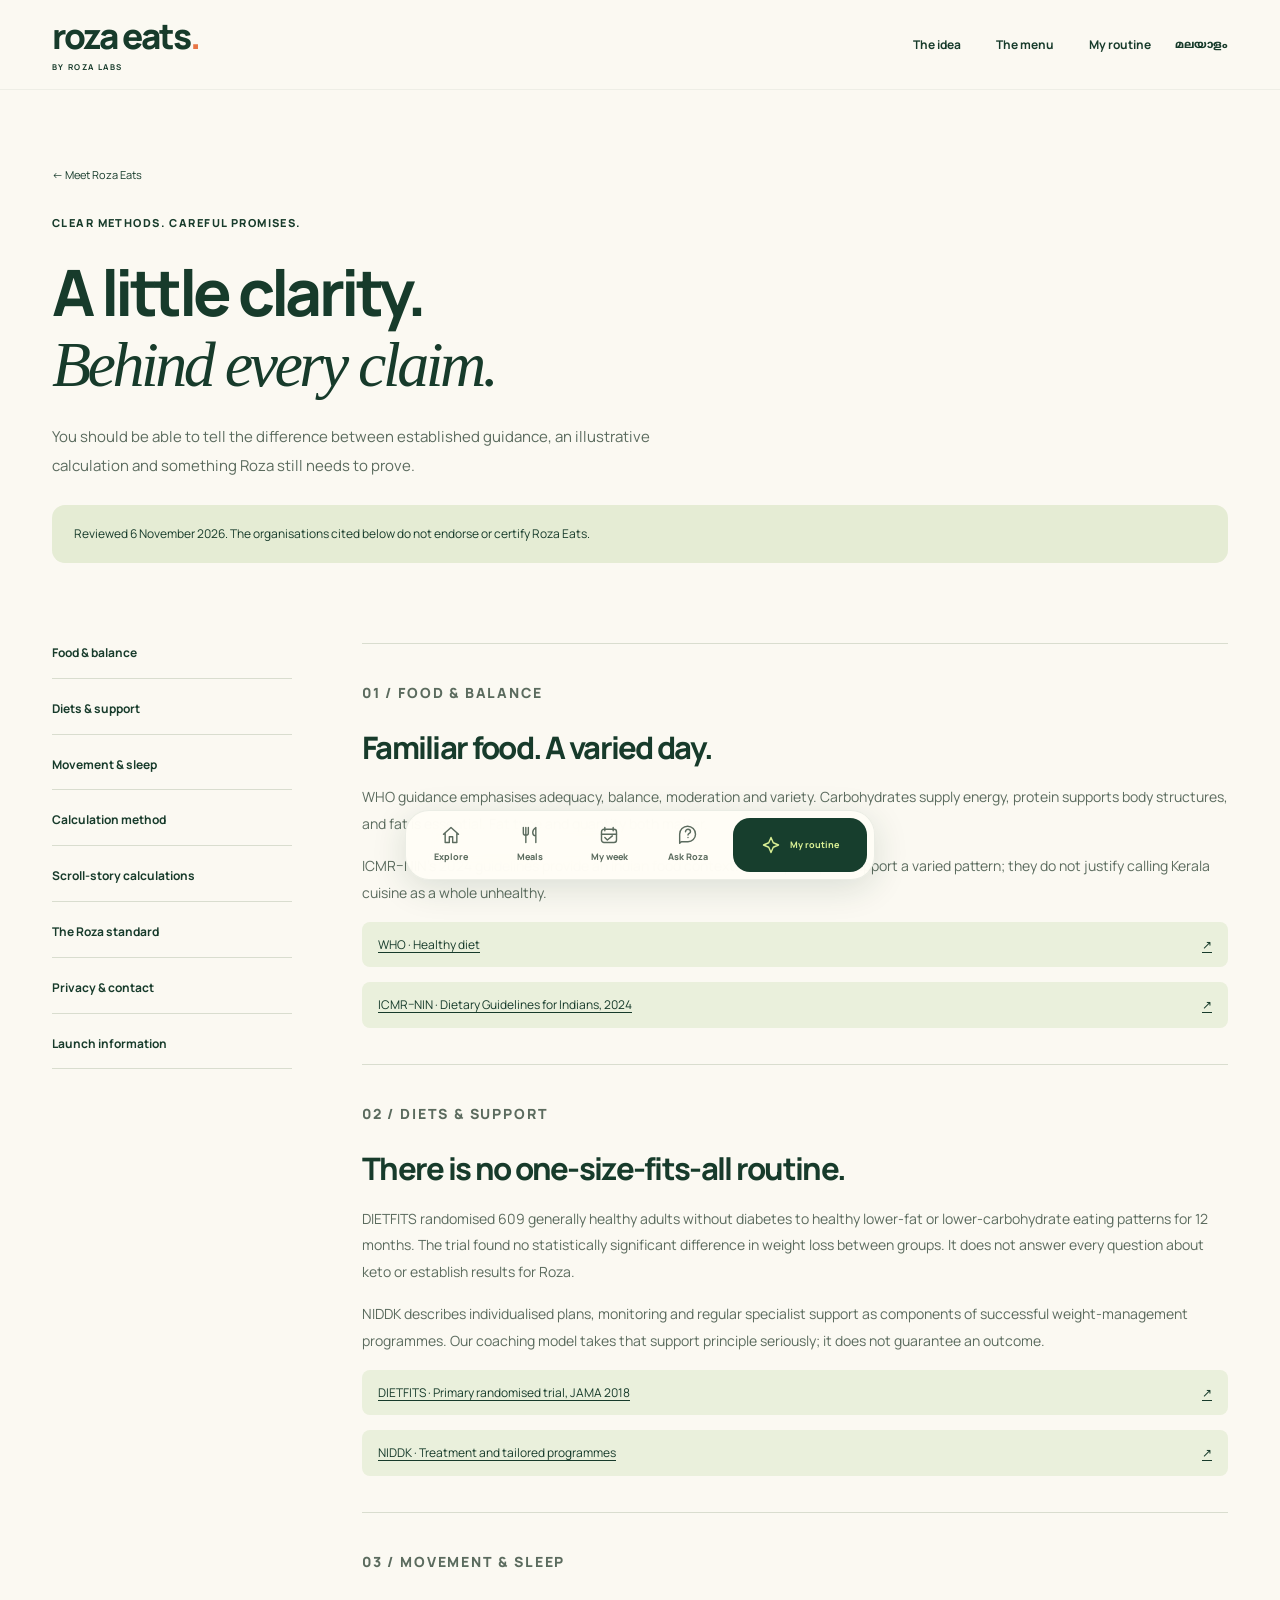
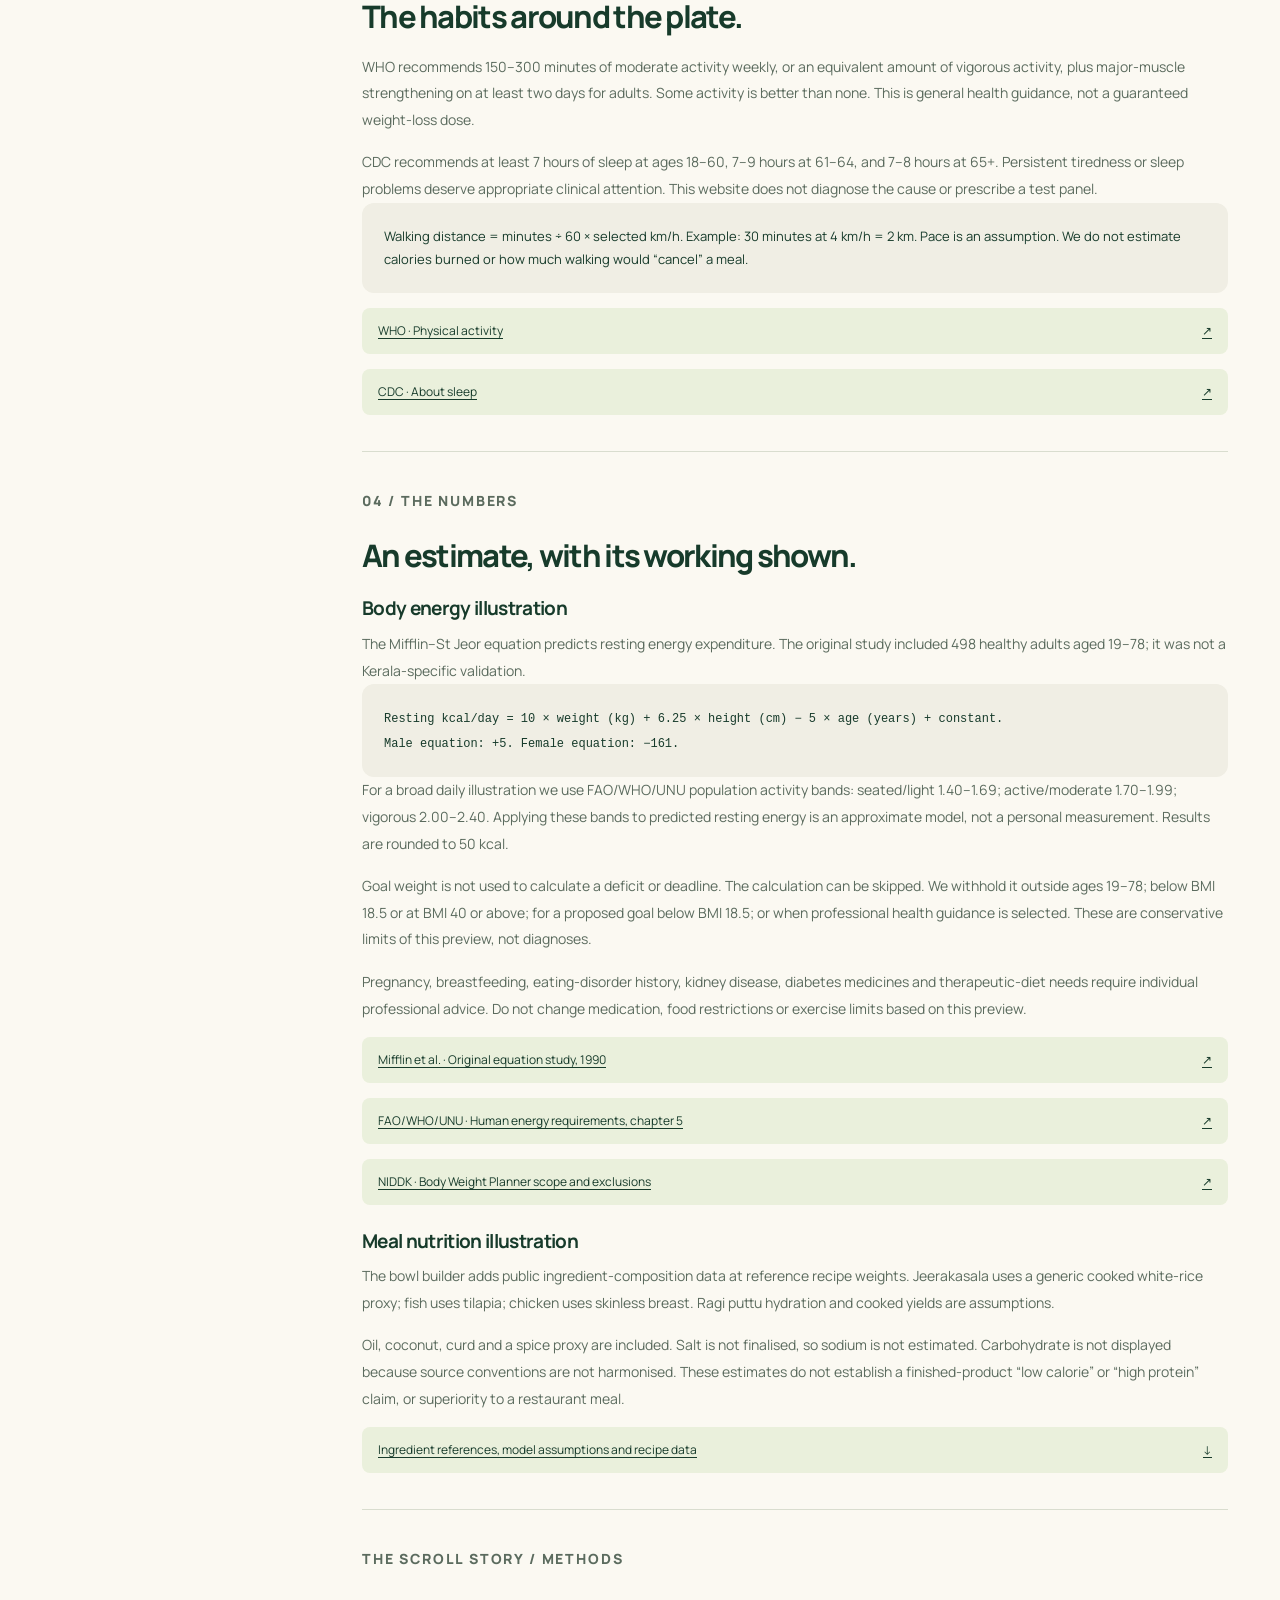
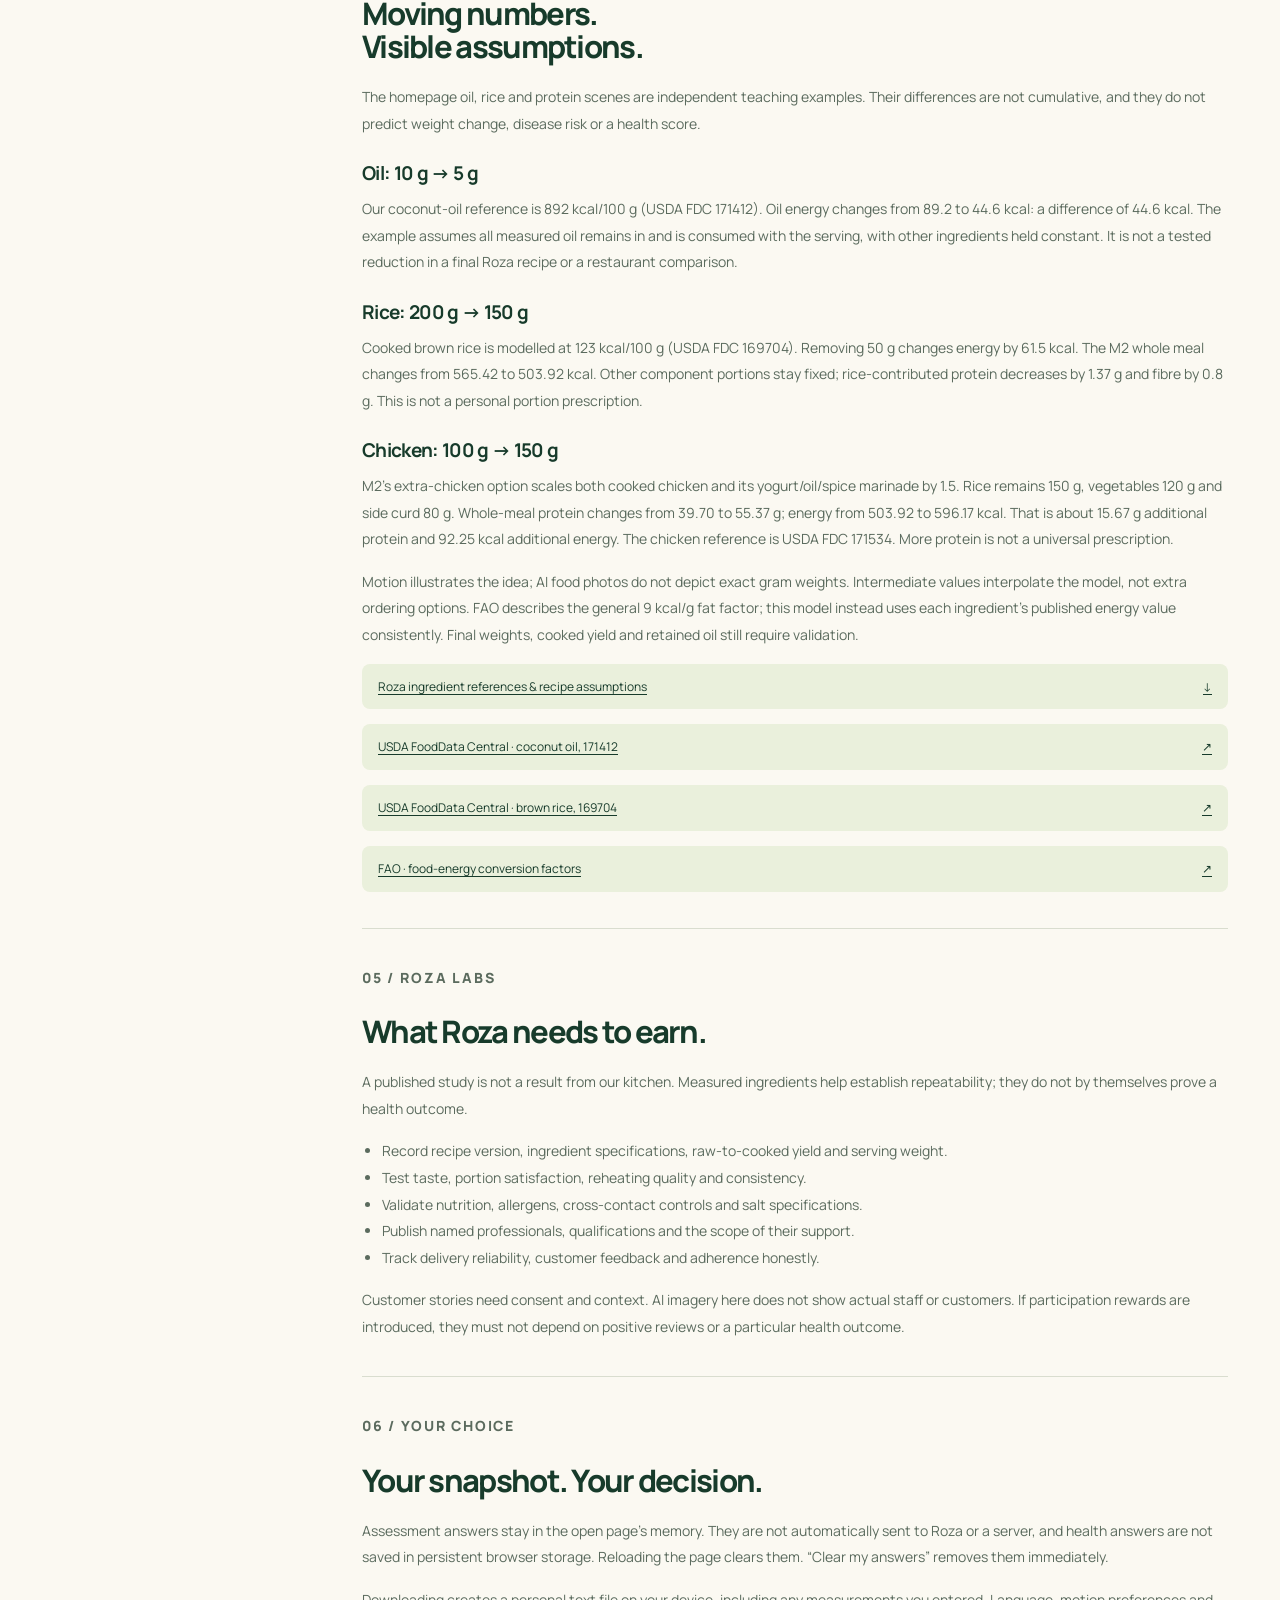
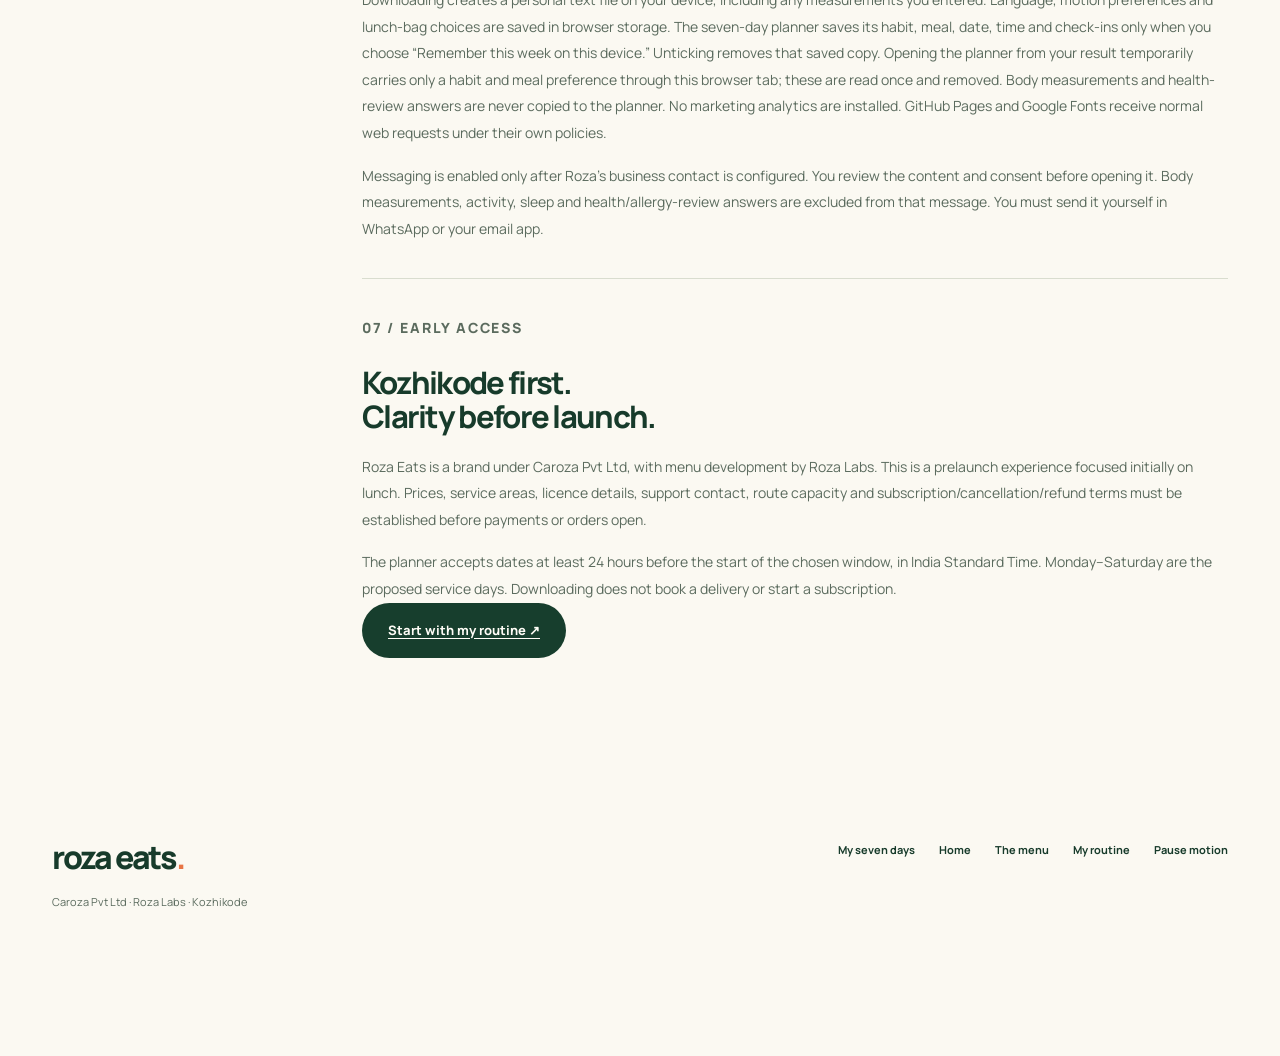
==== commit 5b7248ba: "Add evidence-based scroll measurement story" ====
--- a/evidence.html
+++ b/evidence.html
@@ -1,12 +1,14 @@
-<!doctype html><html lang="en"><head><meta charset="utf-8"><meta name="viewport" content="width=device-width,initial-scale=1"><meta name="theme-color" content="#173e2d"><title>Evidence, methods & privacy — Roza Eats</title><meta name="description" content="The sources, assumptions and privacy choices behind Roza Eats. Understand our food routine approach, nutrition estimates and launch standards."><link rel="icon" href="favicon.svg"><link rel="preconnect" href="https://fonts.googleapis.com"><link rel="preconnect" href="https://fonts.gstatic.com" crossorigin><link href="https://fonts.googleapis.com/css2?family=Manrope:wght@400;500;600;700;800&family=Noto+Sans+Malayalam:wght@400;500;600;700&display=swap" rel="stylesheet"><link rel="stylesheet" href="routine.css?v=3"><script src="site.js?v=5" defer></script><link rel="stylesheet" href="experience.css?v=1"><script src="experience.js?v=1" defer></script><script src="contact-config.js" defer></script></head><body>
+<!doctype html><html lang="en"><head><meta charset="utf-8"><meta name="viewport" content="width=device-width,initial-scale=1"><meta name="theme-color" content="#173e2d"><title>Evidence, methods & privacy — Roza Eats</title><meta name="description" content="The sources, assumptions and privacy choices behind Roza Eats. Understand our food routine approach, nutrition estimates and launch standards."><link rel="icon" href="favicon.svg"><link rel="preconnect" href="https://fonts.googleapis.com"><link rel="preconnect" href="https://fonts.gstatic.com" crossorigin><link href="https://fonts.googleapis.com/css2?family=Manrope:wght@400;500;600;700;800&family=Noto+Sans+Malayalam:wght@400;500;600;700&display=swap" rel="stylesheet"><link rel="stylesheet" href="routine.css?v=3"><script src="site.js?v=5" defer></script><link rel="stylesheet" href="experience.css?v=2"><script src="experience.js?v=1" defer></script><script src="contact-config.js" defer></script></head><body>
 <a class="skip-link" href="#main">Skip to evidence</a><header class="nav-shell"><a class="brand" href="index.html">roza eats<span>.</span><small>BY ROZA LABS</small></a><nav id="main-nav" aria-label="Main"><a href="index.html" data-ml="ആശയം">The idea</a><a href="menu.html" data-ml="മെനു">The menu</a><a href="routine.html" data-ml="എന്റെ ശീലം">My routine</a></nav><div class="nav-actions"><button class="language-control" data-language>മലയാളം</button><button class="mobile-nav" aria-controls="main-nav" aria-expanded="false" aria-label="Open menu">☰</button></div></header>
 <main id="main"><div class="shell subpage-head"><a class="back-link" href="index.html" data-ml="← Rozaയെ പരിചയപ്പെടാം">← Meet Roza Eats</a><p class="eyebrow" data-ml="വ്യക്തമായ രീതി. ശ്രദ്ധയുള്ള വാഗ്ദാനങ്ങൾ.">CLEAR METHODS. CAREFUL PROMISES.</p><h1 data-ml="പറയുന്നതിന്<br><em>ഒരു അടിസ്ഥാനം.</em>">A little clarity.<br><em>Behind every claim.</em></h1><p data-ml="പൊതുവായ പോഷക അറിവ്, മാതൃകാ കണക്കുകൾ, Rozaയ്ക്ക് ഇനിയും സ്ഥിരീകരിക്കാനുള്ളത്. ഇവ തമ്മിലുള്ള വ്യത്യാസം നിങ്ങൾ അറിയണം.">You should be able to tell the difference between established guidance, an illustrative calculation and something Roza still needs to prove.</p><div class="evidence-status" data-ml="പരിശോധിച്ചത്: 6 നവംബർ 2026. ഈ സ്ഥാപനങ്ങൾ Roza Eats-നെ അംഗീകരിക്കുകയോ സർട്ടിഫൈ ചെയ്യുകയോ ചെയ്തിട്ടില്ല.">Reviewed 6 November 2026. The organisations cited below do not endorse or certify Roza Eats.</div></div>
-<div class="shell evidence-layout"><nav class="evidence-nav" aria-label="Evidence sections"><a href="#balance" data-ml="ഭക്ഷണ സന്തുലിതാവസ്ഥ">Food & balance</a><a href="#diets" data-ml="ഡയറ്റും പിന്തുണയും">Diets & support</a><a href="#movement" data-ml="ചലനവും ഉറക്കവും">Movement & sleep</a><a href="#calculator" data-ml="കണക്കിന്റെ രീതി">Calculation method</a><a href="#roza-standard" data-ml="Rozaയുടെ മാനദണ്ഡം">The Roza standard</a><a href="#privacy" data-ml="സ്വകാര്യത">Privacy & contact</a><a href="#launch" data-ml="ലോഞ്ച് വിവരം">Launch information</a></nav>
+<div class="shell evidence-layout"><nav class="evidence-nav" aria-label="Evidence sections"><a href="#balance" data-ml="ഭക്ഷണ സന്തുലിതാവസ്ഥ">Food & balance</a><a href="#diets" data-ml="ഡയറ്റും പിന്തുണയും">Diets & support</a><a href="#movement" data-ml="ചലനവും ഉറക്കവും">Movement & sleep</a><a href="#calculator" data-ml="കണക്കിന്റെ രീതി">Calculation method</a><a href="#measure-story" data-ml="സ്ക്രോൾ കണക്കുകൾ">Scroll-story calculations</a><a href="#roza-standard" data-ml="Rozaയുടെ മാനദണ്ഡം">The Roza standard</a><a href="#privacy" data-ml="സ്വകാര്യത">Privacy & contact</a><a href="#launch" data-ml="ലോഞ്ച് വിവരം">Launch information</a></nav>
 <div class="evidence-content"><section id="balance"><p class="eyebrow">01 / FOOD & BALANCE</p><h2 data-ml="പരിചിത ഭക്ഷണം. വൈവിധ്യമുള്ള ഒരു ദിവസം.">Familiar food. A varied day.</h2><p data-ml="WHO മാർഗനിർദേശം മതിയായ പോഷണം, സന്തുലിതാവസ്ഥ, മിതത്വം, വൈവിധ്യം എന്നിവയിലാണ് ശ്രദ്ധ കേന്ദ്രീകരിക്കുന്നത്. കാർബോഹൈഡ്രേറ്റ് ഊർജം നൽകുന്നു; പ്രോട്ടീൻ ശരീരഘടകങ്ങളെ പിന്തുണയ്ക്കുന്നു; കൊഴുപ്പും ആവശ്യമായ പോഷകമാണ്. കൊഴുപ്പിന്റെ തരവും അളവും പ്രധാനമാണ്.">WHO guidance emphasises adequacy, balance, moderation and variety. Carbohydrates supply energy, protein supports body structures, and fat is essential. Fat type and quantity both matter.</p><p data-ml="ICMR–NIN 2024 മാർഗനിർദേശം ഇന്ത്യയിലെ ഭക്ഷണരീതികൾക്കുള്ള ഒരു അടിസ്ഥാനമാണ്. ഈ ആശയങ്ങൾ കേരള ഭക്ഷണത്തെ മുഴുവനായി അനാരോഗ്യകരമെന്ന് വിളിക്കുന്നതിനെ പിന്തുണയ്ക്കുന്നില്ല.">ICMR–NIN’s 2024 guidelines provide an Indian food context. These principles support a varied pattern; they do not justify calling Kerala cuisine as a whole unhealthy.</p><a class="source-row" href="https://www.who.int/en/news-room/fact-sheets/detail/healthy-diet" target="_blank" rel="noopener">WHO · Healthy diet <span>↗</span></a><a class="source-row" href="https://www.nin.res.in/dietaryguidelines/pdfjs/locale/DGI24thJune2024fin.pdf" target="_blank" rel="noopener">ICMR–NIN · Dietary Guidelines for Indians, 2024 <span>↗</span></a></section>
 <section id="diets"><p class="eyebrow">02 / DIETS & SUPPORT</p><h2 data-ml="ഒരേ ഡയറ്റ് എല്ലാവർക്കും ഒരുപോലെയല്ല.">There is no one-size-fits-all routine.</h2><p data-ml="DIETFITS പഠനത്തിൽ പ്രമേഹമില്ലാത്ത 609 മുതിർന്നവരെ 12 മാസം ആരോഗ്യകരമായ കുറഞ്ഞ കൊഴുപ്പ് അല്ലെങ്കിൽ കുറഞ്ഞ കാർബ് ഭക്ഷണരീതികളിലേക്ക് നിയോഗിച്ചു. ഭാരം കുറഞ്ഞതിൽ രണ്ടു ഗ്രൂപ്പുകൾക്കും ഇടയിൽ സ്ഥിതിവിവരശാസ്ത്രപരമായി പ്രധാന വ്യത്യാസം കണ്ടെത്തിയില്ല. ഇത് കീറ്റോയെക്കുറിച്ചുള്ള എല്ലാ ചോദ്യങ്ങൾക്കും ഉത്തരമോ Rozaയുടെ ഫലത്തിന്റെ തെളിവോ അല്ല.">DIETFITS randomised 609 generally healthy adults without diabetes to healthy lower-fat or lower-carbohydrate eating patterns for 12 months. The trial found no statistically significant difference in weight loss between groups. It does not answer every question about keto or establish results for Roza.</p><p data-ml="വ്യക്തിഗത പ്ലാനുകൾ, നിരീക്ഷണം, വിദഗ്ധരുടെ പതിവായ പിന്തുണ എന്നിവ NIDDK വിജയകരമായ ഭാരം നിയന്ത്രണ പരിപാടികളുടെ ഭാഗങ്ങളായി വിവരിക്കുന്നു. ഞങ്ങളുടെ പരിശീലക സമീപനം ഈ പിന്തുണയുടെ ആശയം പിന്തുടരുന്നു; ഫലങ്ങൾ ഉറപ്പാക്കുന്നില്ല.">NIDDK describes individualised plans, monitoring and regular specialist support as components of successful weight-management programmes. Our coaching model takes that support principle seriously; it does not guarantee an outcome.</p><a class="source-row" href="https://pubmed.ncbi.nlm.nih.gov/29466592/" target="_blank" rel="noopener">DIETFITS · Primary randomised trial, JAMA 2018 <span>↗</span></a><a class="source-row" href="https://www.niddk.nih.gov/health-information/weight-management/adult-overweight-obesity/treatment" target="_blank" rel="noopener">NIDDK · Treatment and tailored programmes <span>↗</span></a></section>
 <section id="movement"><p class="eyebrow">03 / MOVEMENT & SLEEP</p><h2 data-ml="പ്ലേറ്റിന് അപ്പുറമുള്ള ശീലങ്ങൾ.">The habits around the plate.</h2><p data-ml="മുതിർന്നവർക്ക് WHO ആഴ്ചയിൽ 150–300 മിനിറ്റ് മിതമായ ശാരീരിക പ്രവർത്തനമോ തത്തുല്യമായ ശക്തമായ പ്രവർത്തനമോ, പ്രധാന പേശികൾക്കുള്ള ശക്തിവ്യായാമം കുറഞ്ഞത് രണ്ടു ദിവസമോ നിർദേശിക്കുന്നു. ഏതാനും പ്രവർത്തനം പോലും ഒന്നുമില്ലാത്തതിനെക്കാൾ നല്ലതാണ്. ഇത് ഭാരം കുറയുമെന്ന ഉറപ്പുള്ള വ്യായാമ അളവ് അല്ല.">WHO recommends 150–300 minutes of moderate activity weekly, or an equivalent amount of vigorous activity, plus major-muscle strengthening on at least two days for adults. Some activity is better than none. This is general health guidance, not a guaranteed weight-loss dose.</p><p data-ml="CDC പ്രകാരം 18–60 വയസ്സിൽ കുറഞ്ഞത് 7 മണിക്കൂർ ഉറക്കം; 61–64 വയസ്സിൽ 7–9 മണിക്കൂർ; 65-ന് മുകളിൽ 7–8 മണിക്കൂർ. തുടർച്ചയായ ക്ഷീണമോ ഉറക്കപ്രശ്നമോ ഉണ്ടെങ്കിൽ ആരോഗ്യവിദഗ്ധനോട് സംസാരിക്കുക. ഈ സൈറ്റ് പരിശോധനകൾ നിർദേശിക്കുകയോ രോഗനിർണയം നടത്തുകയോ ചെയ്യുന്നില്ല.">CDC recommends at least 7 hours of sleep at ages 18–60, 7–9 hours at 61–64, and 7–8 hours at 65+. Persistent tiredness or sleep problems deserve appropriate clinical attention. This website does not diagnose the cause or prescribe a test panel.</p><div class="method-box" data-ml="നടത്തത്തിന്റെ ദൂരം = മിനിറ്റ് ÷ 60 × തിരഞ്ഞെടുത്ത km/h. ഉദാഹരണം: 30 മിനിറ്റ് × 4 km/h = 2 km. വേഗം ഒരു അനുമാനമാണ്. എത്ര കലോറി കത്തുന്നു എന്നോ ഭക്ഷണം ഒഴിവാക്കാനുള്ള തുകയെന്നോ ഇത് കണക്കാക്കുന്നില്ല.">Walking distance = minutes ÷ 60 × selected km/h. Example: 30 minutes at 4 km/h = 2 km. Pace is an assumption. We do not estimate calories burned or how much walking would “cancel” a meal.</div><a class="source-row" href="https://www.who.int/europe/news-room/fact-sheets/item/physical-activity" target="_blank" rel="noopener">WHO · Physical activity <span>↗</span></a><a class="source-row" href="https://www.cdc.gov/sleep/about/index.html" target="_blank" rel="noopener">CDC · About sleep <span>↗</span></a></section>
 <section id="calculator"><p class="eyebrow">04 / THE NUMBERS</p><h2 data-ml="കണക്കാണ്. കൃത്യമായ അളവെടുപ്പ് അല്ല.">An estimate, with its working shown.</h2><h3 data-ml="ശരീര ഊർജത്തിന്റെ മാതൃക">Body energy illustration</h3><p data-ml="Mifflin–St Jeor സമവാക്യം വിശ്രമാവസ്ഥയിലെ ഊർജം കണക്കാക്കുന്നു. ആദ്യ പഠനം 19–78 വയസ്സുള്ള 498 ആരോഗ്യവാന്മാരായ മുതിർന്നവരിലായിരുന്നു; കേരളത്തിൽ നടത്തിയ പഠനം അല്ല.">The Mifflin–St Jeor equation predicts resting energy expenditure. The original study included 498 healthy adults aged 19–78; it was not a Kerala-specific validation.</p><div class="method-box"><code>Resting kcal/day = 10 × weight (kg) + 6.25 × height (cm) − 5 × age (years) + constant.<br>Male equation: +5. Female equation: −161.</code></div><p data-ml="ദിവസത്തെ പ്രവർത്തനം മനസ്സിലാക്കാൻ FAO/WHO/UNU ജനസംഖ്യാതല PAL പരിധികൾ ഉപയോഗിക്കുന്നു: ഇരുന്നുള്ള/ലഘു പ്രവർത്തനം 1.40–1.69; സജീവ ദിവസം 1.70–1.99; കഠിന പ്രവർത്തനം 2.00–2.40. പ്രവചിച്ച വിശ്രമ ഊർജത്തെ ഈ പരിധികൾ കൊണ്ട് ഗുണിക്കുന്നത് ഏകദേശ മാതൃകയാണ്; വ്യക്തിഗത പരിശോധനയ്ക്ക് പകരമല്ല. 50 kcal-ലേക്ക് വട്ടമിടുന്നു.">For a broad daily illustration we use FAO/WHO/UNU population activity bands: seated/light 1.40–1.69; active/moderate 1.70–1.99; vigorous 2.00–2.40. Applying these bands to predicted resting energy is an approximate model, not a personal measurement. Results are rounded to 50 kcal.</p><p data-ml="ലക്ഷ്യഭാരം കലോറി കുറയ്ക്കാനോ സമയപരിധി പ്രവചിക്കാനോ ഉപയോഗിക്കുന്നില്ല. കണക്ക് ഒഴിവാക്കാം. പ്രായം 19–78-ന് പുറത്താണെങ്കിൽ, BMI 18.5-ന് താഴെയോ 40-ഓ അതിലധികമോ ആണെങ്കിൽ, ലക്ഷ്യം BMI 18.5-ന് താഴെയാണെങ്കിൽ, ആരോഗ്യപരമായ സഹായം തിരഞ്ഞെടുത്താൽ വ്യക്തിഗത ഊർജ കണക്ക് കാണിക്കില്ല. ഇവ ഈ മാതൃകയുടെ സൂക്ഷ്മപരിധികളാണ്; രോഗനിർണയം അല്ല.">Goal weight is not used to calculate a deficit or deadline. The calculation can be skipped. We withhold it outside ages 19–78; below BMI 18.5 or at BMI 40 or above; for a proposed goal below BMI 18.5; or when professional health guidance is selected. These are conservative limits of this preview, not diagnoses.</p><p data-ml="ഗർഭകാലം, മുലയൂട്ടൽ, ഭക്ഷണവുമായി ബന്ധപ്പെട്ട മാനസികാരോഗ്യ പ്രശ്നങ്ങളുടെ ചരിത്രം, വൃക്കരോഗം, പ്രമേഹമരുന്നുകൾ, ചികിത്സാ ഡയറ്റ് ആവശ്യങ്ങൾ എന്നിവയ്ക്ക് വ്യക്തിഗത വിദഗ്ധ ഉപദേശം വേണം. മരുന്നോ ഭക്ഷണമോ വ്യായാമമോ ഈ വെബ്സൈറ്റിനെ മാത്രം ആശ്രയിച്ച് മാറ്റരുത്.">Pregnancy, breastfeeding, eating-disorder history, kidney disease, diabetes medicines and therapeutic-diet needs require individual professional advice. Do not change medication, food restrictions or exercise limits based on this preview.</p><a class="source-row" href="https://pubmed.ncbi.nlm.nih.gov/2305711/" target="_blank" rel="noopener">Mifflin et al. · Original equation study, 1990 <span>↗</span></a><a class="source-row" href="https://www.fao.org/4/y5686e/y5686e07.htm" target="_blank" rel="noopener">FAO/WHO/UNU · Human energy requirements, chapter 5 <span>↗</span></a><a class="source-row" href="https://www.niddk.nih.gov/health-information/weight-management/body-weight-planner" target="_blank" rel="noopener">NIDDK · Body Weight Planner scope and exclusions <span>↗</span></a>
 <h3 data-ml="മീൽ പോഷക കണക്കുകൾ">Meal nutrition illustration</h3><p data-ml="ബിൽഡർ ചേരുവകളുടെ പൊതുവായ പോഷകവിവരങ്ങളും മാതൃകാ റെസിപ്പിയിലെ ഭാരവും കൂട്ടിയാണ് കണക്കാക്കുന്നത്. ജീരകശാലയ്ക്ക് പൊതുവായ വെള്ള അരി, മീനിന് തിലാപ്പിയ, ചിക്കന് തൊലിയില്ലാത്ത ബ്രെസ്റ്റ് എന്നിവയുടെ റഫറൻസുകളാണ്. റാഗി പുട്ടിന്റെ വെള്ളവും പാകം ചെയ്ത ഭാരവും അനുമാനങ്ങളാണ്.">The bowl builder adds public ingredient-composition data at reference recipe weights. Jeerakasala uses a generic cooked white-rice proxy; fish uses tilapia; chicken uses skinless breast. Ragi puttu hydration and cooked yields are assumptions.</p><p data-ml="എണ്ണ, തേങ്ങ, തൈര്, മസാലയുടെ റഫറൻസ് എന്നിവ ഉൾപ്പെടുന്നു. ഉപ്പിന്റെ അളവ് അന്തിമമായിട്ടില്ല; സോഡിയം കണക്കില്ല. കാർബോഹൈഡ്രേറ്റിന്റെ ഡാറ്റാ രീതികൾ ഏകീകരിച്ചിട്ടില്ലാത്തതിനാൽ അത് കാണിക്കുന്നില്ല. യഥാർത്ഥ ഉൽപ്പന്നത്തിന്റെ സ്ഥിരീകരിച്ച ലേബൽ ലഭ്യമാകുന്നതുവരെ കുറഞ്ഞ കലോറി/കൂടുതൽ പ്രോട്ടീൻ പോലുള്ള ഉൽപ്പന്ന വാദങ്ങളോ റെസ്റ്റോറന്റ് താരതമ്യമോ നടത്തില്ല.">Oil, coconut, curd and a spice proxy are included. Salt is not finalised, so sodium is not estimated. Carbohydrate is not displayed because source conventions are not harmonised. These estimates do not establish a finished-product “low calorie” or “high protein” claim, or superiority to a restaurant meal.</p><a class="source-row" href="nutrition-reference.json">Ingredient references, model assumptions and recipe data <span>↓</span></a></section>
+<section id="measure-story"><p class="eyebrow">THE SCROLL STORY / METHODS</p><h2 data-ml="ചലിക്കുന്ന കണക്കുകൾ.<br>വ്യക്തമായ അനുമാനങ്ങൾ.">Moving numbers.<br>Visible assumptions.</h2><p data-ml="ഹോംപേജിലെ എണ്ണ, ചോറ്, പ്രോട്ടീൻ ഉദാഹരണങ്ങൾ സ്വതന്ത്രമാണ്. ഒരു മാറ്റത്തിന്റെ ഫലം അടുത്തതിൽ കൂട്ടിച്ചേർക്കുന്നില്ല. ശരീരഭാരം, രോഗസാധ്യത, ആരോഗ്യസ്കോർ എന്നിവയുടെ മാറ്റം അവ പ്രവചിക്കുന്നില്ല.">The homepage oil, rice and protein scenes are independent teaching examples. Their differences are not cumulative, and they do not predict weight change, disease risk or a health score.</p><h3 data-ml="എണ്ണ: 10 g → 5 g">Oil: 10 g → 5 g</h3><p data-ml="റെഫറൻസ് മോഡലിലെ വെളിച്ചെണ്ണയ്ക്ക് 892 kcal/100 g ആണ് (USDA FDC 171412). എണ്ണയിലെ ഊർജം 89.2 → 44.6 kcal; വ്യത്യാസം 44.6 kcal. ഈ എണ്ണ മുഴുവനും സർവിങിൽ ഉൾപ്പെട്ട് കഴിക്കുന്നു എന്നും മറ്റെല്ലാ ചേരുവകളും സ്ഥിരമാണെന്നും കരുതുന്നു. ഇത് ഉദാഹരണമാണ്; അന്തിമ Roza റെസിപ്പിയുടെ എണ്ണ കുറച്ച പരീക്ഷണമോ റെസ്റ്റോറന്റ് താരതമ്യമോ അല്ല.">Our coconut-oil reference is 892 kcal/100 g (USDA FDC 171412). Oil energy changes from 89.2 to 44.6 kcal: a difference of 44.6 kcal. The example assumes all measured oil remains in and is consumed with the serving, with other ingredients held constant. It is not a tested reduction in a final Roza recipe or a restaurant comparison.</p><h3 data-ml="ചോറ്: 200 g → 150 g">Rice: 200 g → 150 g</h3><p data-ml="വേവിച്ച ബ്രൗൺ റൈസിന്റെ റഫറൻസ് 123 kcal/100 g ആണ് (USDA FDC 169704). 50 g കുറയുമ്പോൾ 61.5 kcal കുറയും. M2 മീൽ 565.42 → 503.92 kcal. മറ്റു ഘടകങ്ങളുടെ അളവ് മാറുന്നില്ല; ചോറ് നൽകുന്ന പ്രോട്ടീൻ 1.37 g-ഉം ഫൈബർ 0.8 g-ഉം കുറയും. ഇത് വ്യക്തിഗത അളവ് നിർദേശമല്ല.">Cooked brown rice is modelled at 123 kcal/100 g (USDA FDC 169704). Removing 50 g changes energy by 61.5 kcal. The M2 whole meal changes from 565.42 to 503.92 kcal. Other component portions stay fixed; rice-contributed protein decreases by 1.37 g and fibre by 0.8 g. This is not a personal portion prescription.</p><h3 data-ml="ചിക്കൻ: 100 g → 150 g">Chicken: 100 g → 150 g</h3><p data-ml="M2-ന്റെ അധിക ചിക്കൻ ഓപ്ഷൻ ചിക്കനും തൈര്, എണ്ണ, മസാല എന്നിവയുള്ള മാരിനേഡും 1.5 മടങ്ങാക്കുന്നു. ചോറ് 150 g, പച്ചക്കറി 120 g, സൈഡ് തൈര് 80 g എന്നിങ്ങനെ സ്ഥിരമാണ്. മുഴുവൻ മീലിലെ പ്രോട്ടീൻ 39.70 → 55.37 g; ഊർജം 503.92 → 596.17 kcal. ഏകദേശം 15.67 g അധിക പ്രോട്ടീനും 92.25 kcal അധിക ഊർജവും. കൂടുതൽ പ്രോട്ടീൻ എല്ലാവർക്കുമുള്ള നിർദേശമല്ല.">M2’s extra-chicken option scales both cooked chicken and its yogurt/oil/spice marinade by 1.5. Rice remains 150 g, vegetables 120 g and side curd 80 g. Whole-meal protein changes from 39.70 to 55.37 g; energy from 503.92 to 596.17 kcal. That is about 15.67 g additional protein and 92.25 kcal additional energy. The chicken reference is USDA FDC 171534. More protein is not a universal prescription.</p><p data-ml="ചലിക്കുന്ന ചിത്രങ്ങൾ ആശയം വിശദീകരിക്കാനാണ്; AI ഭക്ഷണ ചിത്രങ്ങൾ കൃത്യമായ ഗ്രാമുകളെ കാണിക്കുന്നില്ല. ഇടയ്ക്കുള്ള അക്കങ്ങൾ മാതൃകയുടെ ഇടക്കാല അളവുകളാണ്; ഓർഡർ ഓപ്ഷനുകളല്ല. പൊതുവായ 9 kcal/g കൊഴുപ്പ് ഘടകം FAO വിശദീകരിക്കുന്നു. ഇവിടെ പൊതുഘടകം ഉപയോഗിച്ച് വീണ്ടും കണക്കാക്കാതെ ചേരുവകളുടെ പ്രസിദ്ധീകരിച്ച ഊർജവിവരം തന്നെയാണ് ഉപയോഗിക്കുന്നത്. അന്തിമ ഭാരവും വേവിച്ച അളവും എണ്ണ നിലനിൽപ്പും പരിശോധനയ്ക്ക് വിധേയമാക്കണം.">Motion illustrates the idea; AI food photos do not depict exact gram weights. Intermediate values interpolate the model, not extra ordering options. FAO describes the general 9 kcal/g fat factor; this model instead uses each ingredient’s published energy value consistently. Final weights, cooked yield and retained oil still require validation.</p><a class="source-row" href="nutrition-reference.json">Roza ingredient references & recipe assumptions <span>↓</span></a><a class="source-row" href="https://fdc.nal.usda.gov/food-details/171412/nutrients" target="_blank" rel="noopener">USDA FoodData Central · coconut oil, 171412 <span>↗</span></a><a class="source-row" href="https://fdc.nal.usda.gov/food-details/169704/nutrients" target="_blank" rel="noopener">USDA FoodData Central · brown rice, 169704 <span>↗</span></a><a class="source-row" href="https://www.fao.org/4/y5022e/y5022e05.htm" target="_blank" rel="noopener">FAO · food-energy conversion factors <span>↗</span></a></section>
+
 <section id="roza-standard"><p class="eyebrow">05 / ROZA LABS</p><h2 data-ml="ഞങ്ങൾ തെളിയിക്കേണ്ടത്.">What Roza needs to earn.</h2><p data-ml="ഒരു ഗവേഷണ ലേഖനം ഞങ്ങളുടെ ഭക്ഷണത്തിന്റെ ഫലമല്ല. അളന്ന ചേരുവകൾ സ്ഥിരതയ്ക്ക് സഹായിക്കും; ആരോഗ്യഫലം സ്വയം തെളിയിക്കില്ല.">A published study is not a result from our kitchen. Measured ingredients help establish repeatability; they do not by themselves prove a health outcome.</p><ul><li data-ml="റെസിപ്പിയുടെ പതിപ്പ്, ചേരുവ സ്പെസിഫിക്കേഷൻ, കച്ച-പാകം ചെയ്ത ഭാരം, ഓരോ വിളമ്പലും രേഖപ്പെടുത്തുക.">Record recipe version, ingredient specifications, raw-to-cooked yield and serving weight.</li><li data-ml="രുചി, വിശപ്പിന്റെ സംതൃപ്തി, ചൂടാക്കി കഴിക്കുമ്പോഴുള്ള ഗുണം, സ്ഥിരത എന്നിവ പരീക്ഷിക്കുക.">Test taste, portion satisfaction, reheating quality and consistency.</li><li data-ml="പോഷക കണക്കുകൾ, അലർജനുകൾ, ക്രോസ്-കോൺടാക്റ്റ് നിയന്ത്രണം, ഉപ്പിന്റെ അളവ് എന്നിവ പരിശോധിക്കുക.">Validate nutrition, allergens, cross-contact controls and salt specifications.</li><li data-ml="യോഗ്യതയുള്ള ടീമിന്റെ പേരുകളും യോഗ്യതകളും സേവനപരിധിയും പ്രസിദ്ധീകരിക്കുക.">Publish named professionals, qualifications and the scope of their support.</li><li data-ml="ഡെലിവറി സമയനിഷ്ഠ, ഉപഭോക്തൃ അഭിപ്രായം, തുടരാൻ കഴിയുന്ന ശീലം എന്നിവ സത്യസന്ധമായി രേഖപ്പെടുത്തുക.">Track delivery reliability, customer feedback and adherence honestly.</li></ul><p data-ml="ഉപഭോക്തൃകഥകൾ സമ്മതത്തോടെയും സാഹചര്യത്തോടെയും മാത്രമേ പ്രസിദ്ധീകരിക്കൂ. ഇവിടെയുള്ള AI ചിത്രങ്ങൾ യഥാർത്ഥ സ്റ്റാഫോ ഉപഭോക്താക്കളോ അല്ല. ഭാവിയിലെ പങ്കാളിത്ത റിവാർഡുകൾ ഉണ്ടെങ്കിൽ, അവ നല്ല റിവ്യൂവിനോ ആരോഗ്യഫലത്തിനോ നിബന്ധനയാകില്ല.">Customer stories need consent and context. AI imagery here does not show actual staff or customers. If participation rewards are introduced, they must not depend on positive reviews or a particular health outcome.</p></section>
 <section id="privacy"><p class="eyebrow">06 / YOUR CHOICE</p><h2 data-ml="നിങ്ങളുടെ സംഗ്രഹം. നിങ്ങളുടെ തീരുമാനം.">Your snapshot. Your decision.</h2><p data-ml="അസസ്മെന്റിലെ മറുപടികൾ തുറന്നിരിക്കുന്ന പേജിന്റെ മെമ്മറിയിൽ മാത്രമാണ്. അവ സ്വയം Rozaയ്ക്കോ മറ്റൊരു സെർവറിലേക്കോ അയയ്ക്കുന്നില്ല; ബ്രൗസറിലെ സ്ഥിരസംഭരണത്തിൽ ആരോഗ്യ മറുപടികൾ സൂക്ഷിക്കുന്നില്ല. പേജ് വീണ്ടും ലോഡ് ചെയ്താൽ മറുപടികൾ നഷ്ടപ്പെടും. “മറുപടികൾ മായ്ക്കാം” ഉപയോഗിച്ച് ഉടൻ ഒഴിവാക്കാം.">Assessment answers stay in the open page’s memory. They are not automatically sent to Roza or a server, and health answers are not saved in persistent browser storage. Reloading the page clears them. “Clear my answers” removes them immediately.</p><p data-ml="സംഗ്രഹം ഡൗൺലോഡ് ചെയ്താൽ നൽകിയ അളവുകൾ ഉൾപ്പെടുന്ന സ്വകാര്യ ടെക്സ്റ്റ് ഫയൽ നിങ്ങളുടെ ഉപകരണത്തിൽ ലഭിക്കും. ഭാഷ, ചലന ഇഷ്ടം, ലഞ്ച് ബാഗ് എന്നിവ ബ്രൗസറിൽ സൂക്ഷിക്കും. ഏഴ് ദിവസത്തെ പ്ലാനറിലെ ശീലം, ഭക്ഷണം, തീയതി, സമയം, രേഖകൾ എന്നിവ നിങ്ങൾ തിരഞ്ഞെടുക്കുമ്പോൾ മാത്രം ഈ ഉപകരണത്തിൽ സൂക്ഷിക്കും. തിരഞ്ഞെടുപ്പ് ഒഴിവാക്കിയാൽ സൂക്ഷിച്ച പകർപ്പ് നീക്കും. അസസ്മെന്റിൽ നിന്ന് പ്ലാനർ തുറക്കുമ്പോൾ ശീലവും ഭക്ഷണ മുൻഗണനയും മാത്രം താൽക്കാലികമായി കൈമാറും; വായിച്ചശേഷം നീക്കും. ശരീര അളവുകളോ ആരോഗ്യ മറുപടികളോ പ്ലാനറിലേക്ക് പകർത്തില്ല. ഈ സൈറ്റ് മാർക്കറ്റിങ് അനലിറ്റിക്സ് ചേർത്തിട്ടില്ല. GitHub Pages-നും Google Fonts-നും സാധാരണ വെബ് അഭ്യർത്ഥനകൾ ലഭിക്കും; അവരുടെ നയങ്ങൾ ബാധകമാണ്.">Downloading creates a personal text file on your device, including any measurements you entered. Language, motion preferences and lunch-bag choices are saved in browser storage. The seven-day planner saves its habit, meal, date, time and check-ins only when you choose “Remember this week on this device.” Unticking removes that saved copy. Opening the planner from your result temporarily carries only a habit and meal preference through this browser tab; these are read once and removed. Body measurements and health-review answers are never copied to the planner. No marketing analytics are installed. GitHub Pages and Google Fonts receive normal web requests under their own policies.</p><p data-ml="Rozaയുടെ ബിസിനസ് ബന്ധപ്പെടൽ വിവരം ലഭ്യമാക്കിയ ശേഷം മാത്രമേ സന്ദേശം അയയ്ക്കാനുള്ള ബട്ടൺ പ്രവർത്തിക്കൂ. സന്ദേശം തുറക്കുന്നതിന് മുമ്പ് ഉള്ളടക്കവും സമ്മതവും പരിശോധിക്കാം. ശരീര അളവുകൾ, പ്രവർത്തന/ഉറക്ക വിവരങ്ങൾ, ആരോഗ്യ-അലർജി പരിശോധന മറുപടികൾ സന്ദേശത്തിൽ ഉൾപ്പെടുത്തില്ല. നിങ്ങളുടെ WhatsApp അല്ലെങ്കിൽ ഇമെയിൽ ആപ്പിൽ നിങ്ങൾ തന്നെ അയയ്ക്കണം.">Messaging is enabled only after Roza’s business contact is configured. You review the content and consent before opening it. Body measurements, activity, sleep and health/allergy-review answers are excluded from that message. You must send it yourself in WhatsApp or your email app.</p></section>
 <section id="launch"><p class="eyebrow">07 / EARLY ACCESS</p><h2 data-ml="കോഴിക്കോട് ആദ്യം.<br>ലോഞ്ചിന് മുമ്പ് വ്യക്തത.">Kozhikode first.<br>Clarity before launch.</h2><p data-ml="Roza Eats, Caroza Pvt Ltd-യുടെ ബ്രാൻഡാണ്; മെനു വികസന ഭാഗമാണ് Roza Labs. ഈ സൈറ്റ് ലോഞ്ചിന് മുമ്പുള്ള അനുഭവമാണ്. ആദ്യഘട്ട ശ്രദ്ധ ഉച്ചഭക്ഷണത്തിൽ. വില, സർവീസ് മേഖല, ലൈസൻസ് വിവരം, പിന്തുണയ്ക്കുള്ള ബന്ധപ്പെടൽ, ശേഷി, സബ്സ്ക്രിപ്ഷൻ/റദ്ദാക്കൽ/റീഫണ്ട് വ്യവസ്ഥകൾ അന്തിമമാകുന്നതുവരെ പണമോ ഓർഡറോ സ്വീകരിക്കുന്നില്ല.">Roza Eats is a brand under Caroza Pvt Ltd, with menu development by Roza Labs. This is a prelaunch experience focused initially on lunch. Prices, service areas, licence details, support contact, route capacity and subscription/cancellation/refund terms must be established before payments or orders open.</p><p data-ml="പ്ലാനർ തിരഞ്ഞെടുത്ത സമയജാലകത്തിന്റെ തുടക്കത്തിന് കുറഞ്ഞത് 24 മണിക്കൂർ മുമ്പുള്ള തീയതികൾ മാത്രമേ സ്വീകരിക്കൂ; ഇന്ത്യൻ സ്റ്റാൻഡേർഡ് ടൈമിൽ. തിങ്കൾ–ശനി ആണ് മാതൃകാ സർവീസ് ദിവസങ്ങൾ. പ്ലാൻ ഡൗൺലോഡ് ചെയ്യുന്നത് ഡെലിവറിയോ സബ്സ്ക്രിപ്ഷനോ ബുക്ക് ചെയ്യുന്നില്ല.">The planner accepts dates at least 24 hours before the start of the chosen window, in India Standard Time. Monday–Saturday are the proposed service days. Downloading does not book a delivery or start a subscription.</p><a href="routine.html" class="btn" data-ml="എന്റെ ശീലത്തിൽ തുടങ്ങാം ↗">Start with my routine ↗</a></section></div></div></main>
--- a/experience.css
+++ b/experience.css
@@ -18,3 +18,5 @@
 @media(max-width:600px){html[lang=ml] .menu-studio-page .builder-heading h2{font-size:25px;line-height:1.55}}
 
 html.motion-off{scroll-behavior:auto!important}
+
+.exp-primary:hover{background:var(--deep);color:var(--cream)}
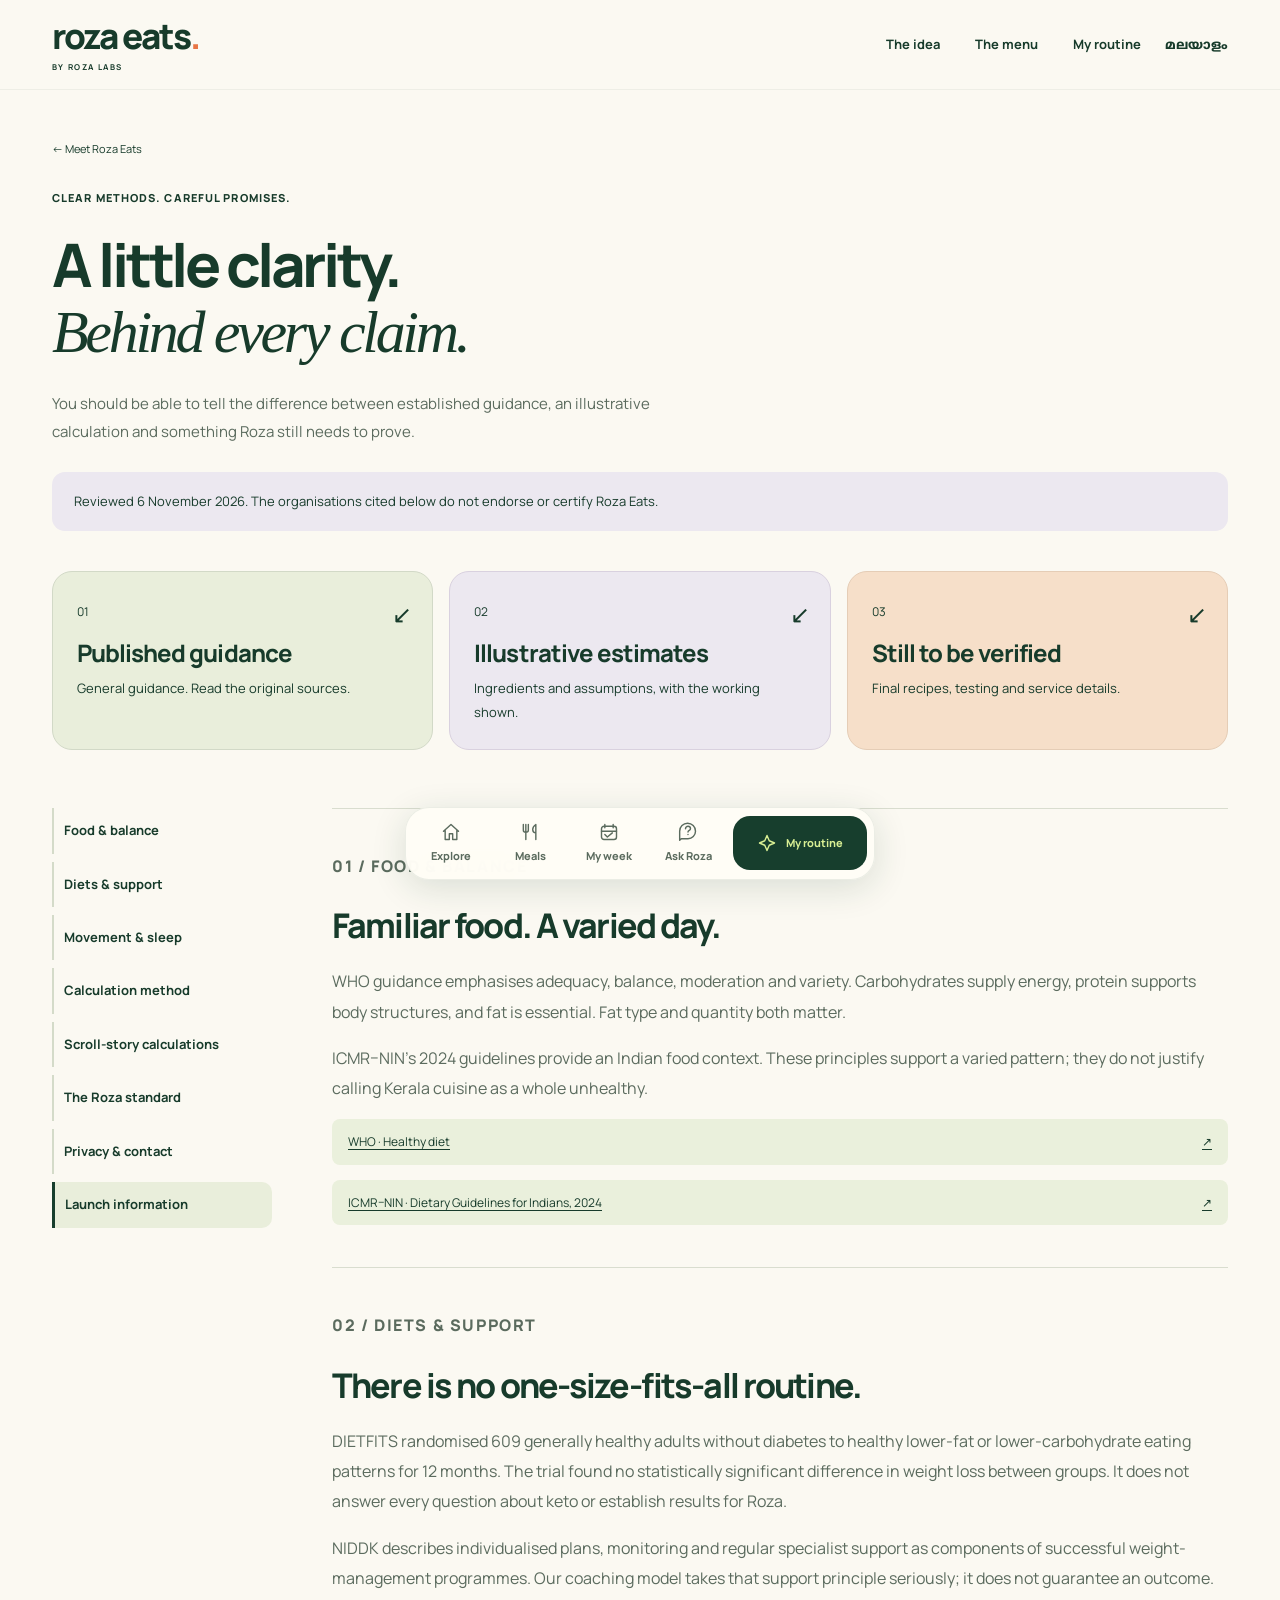
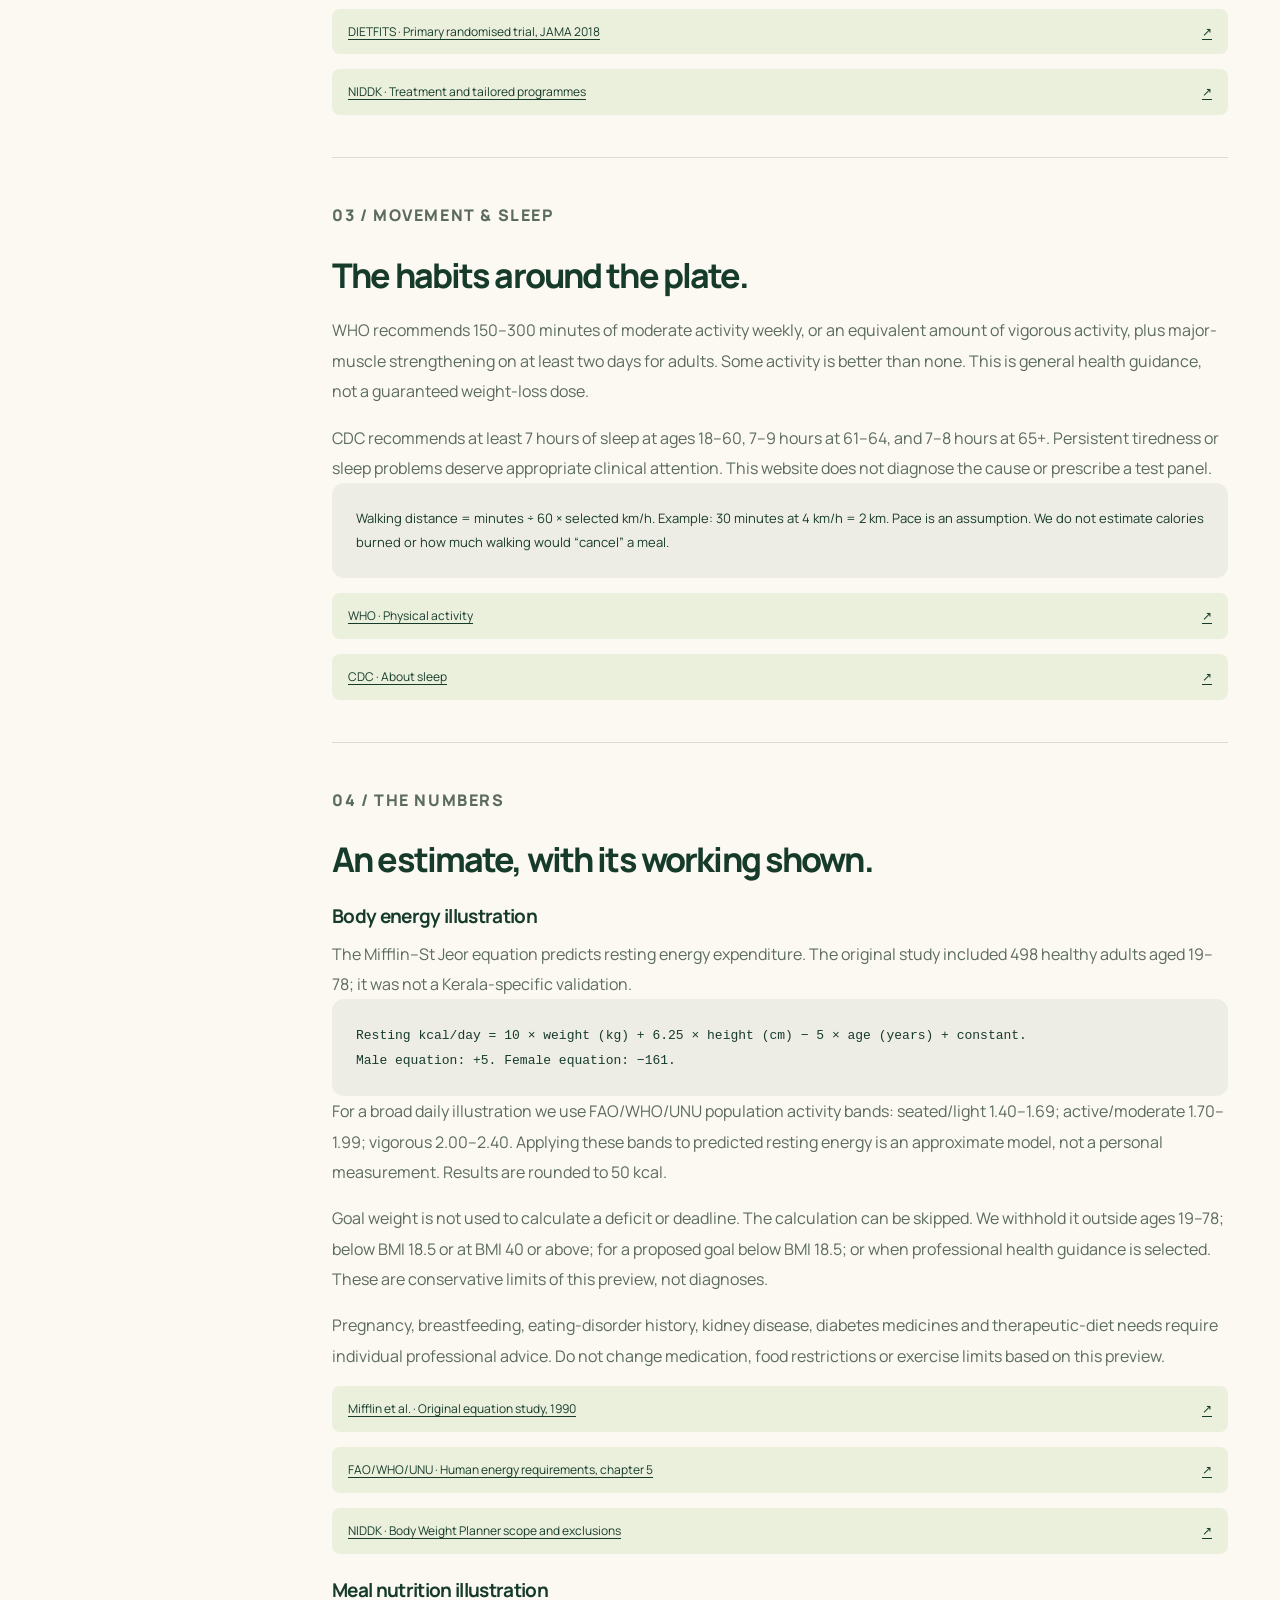
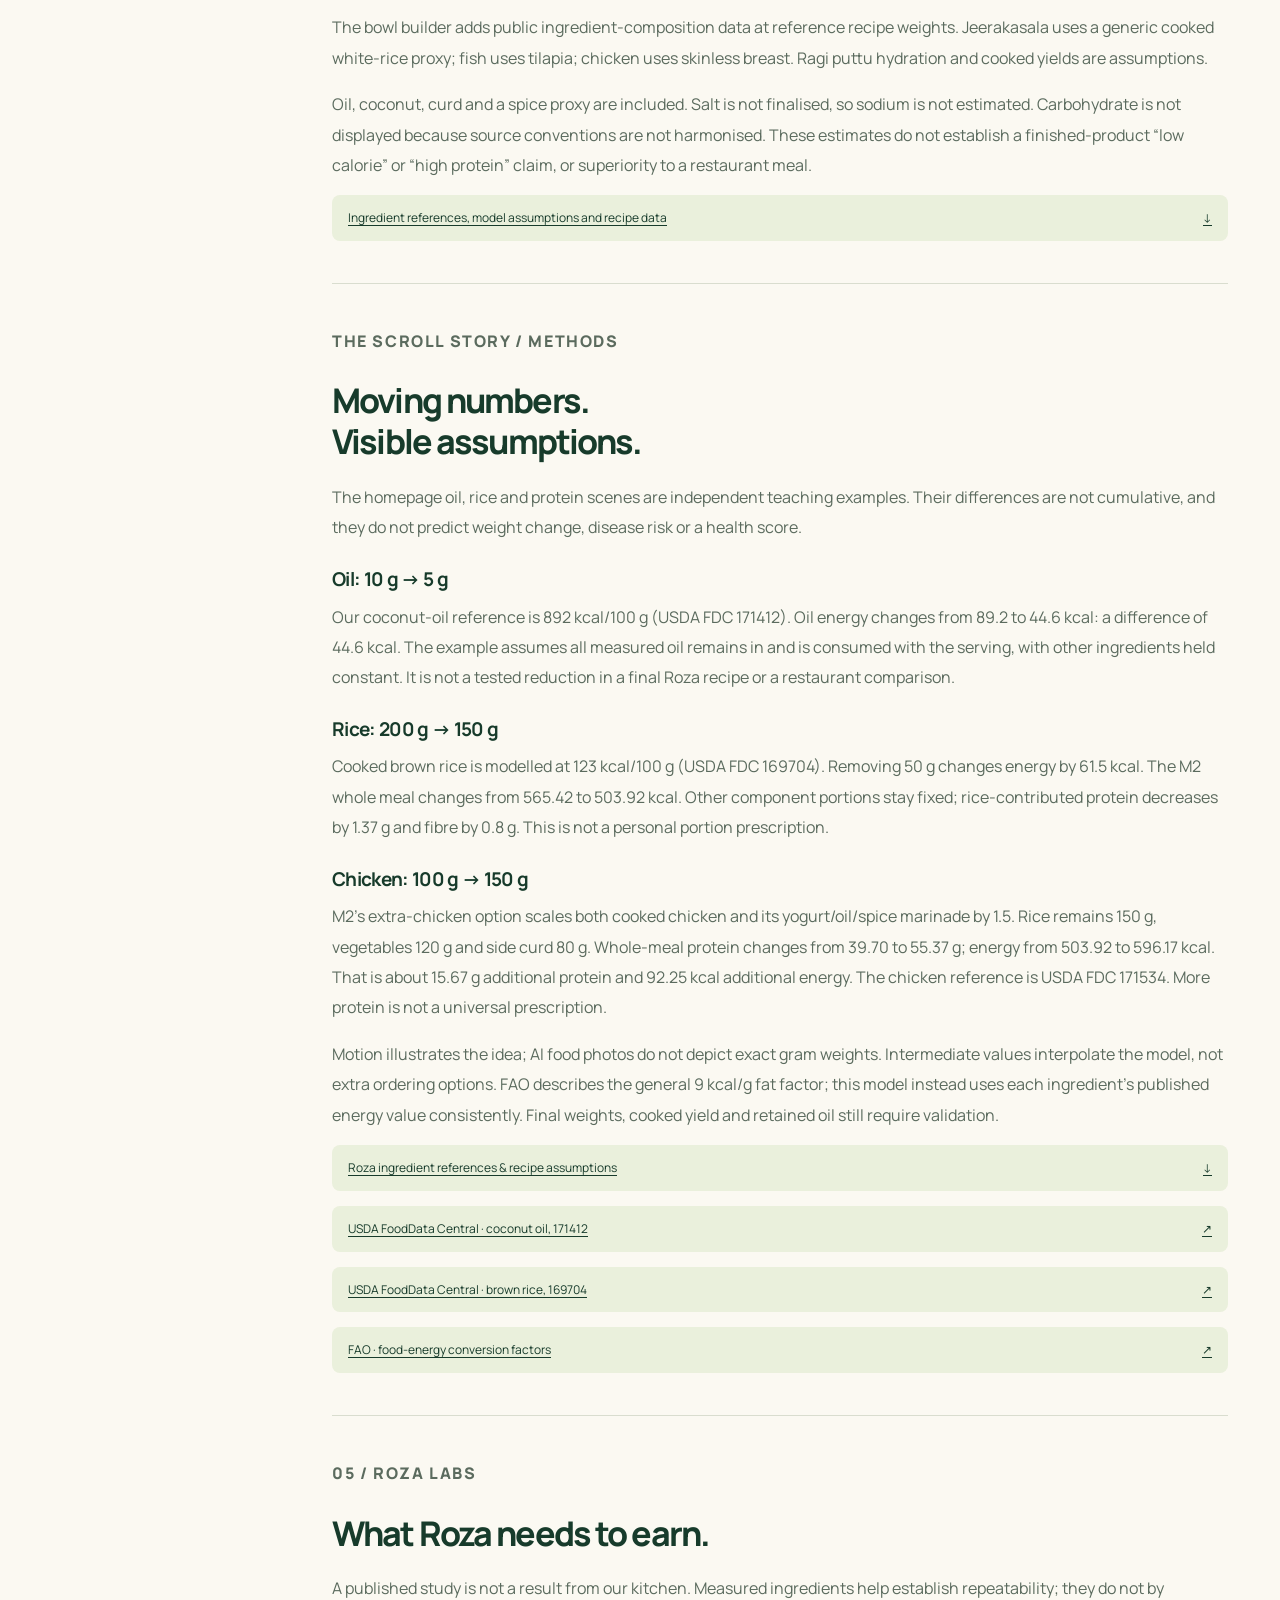
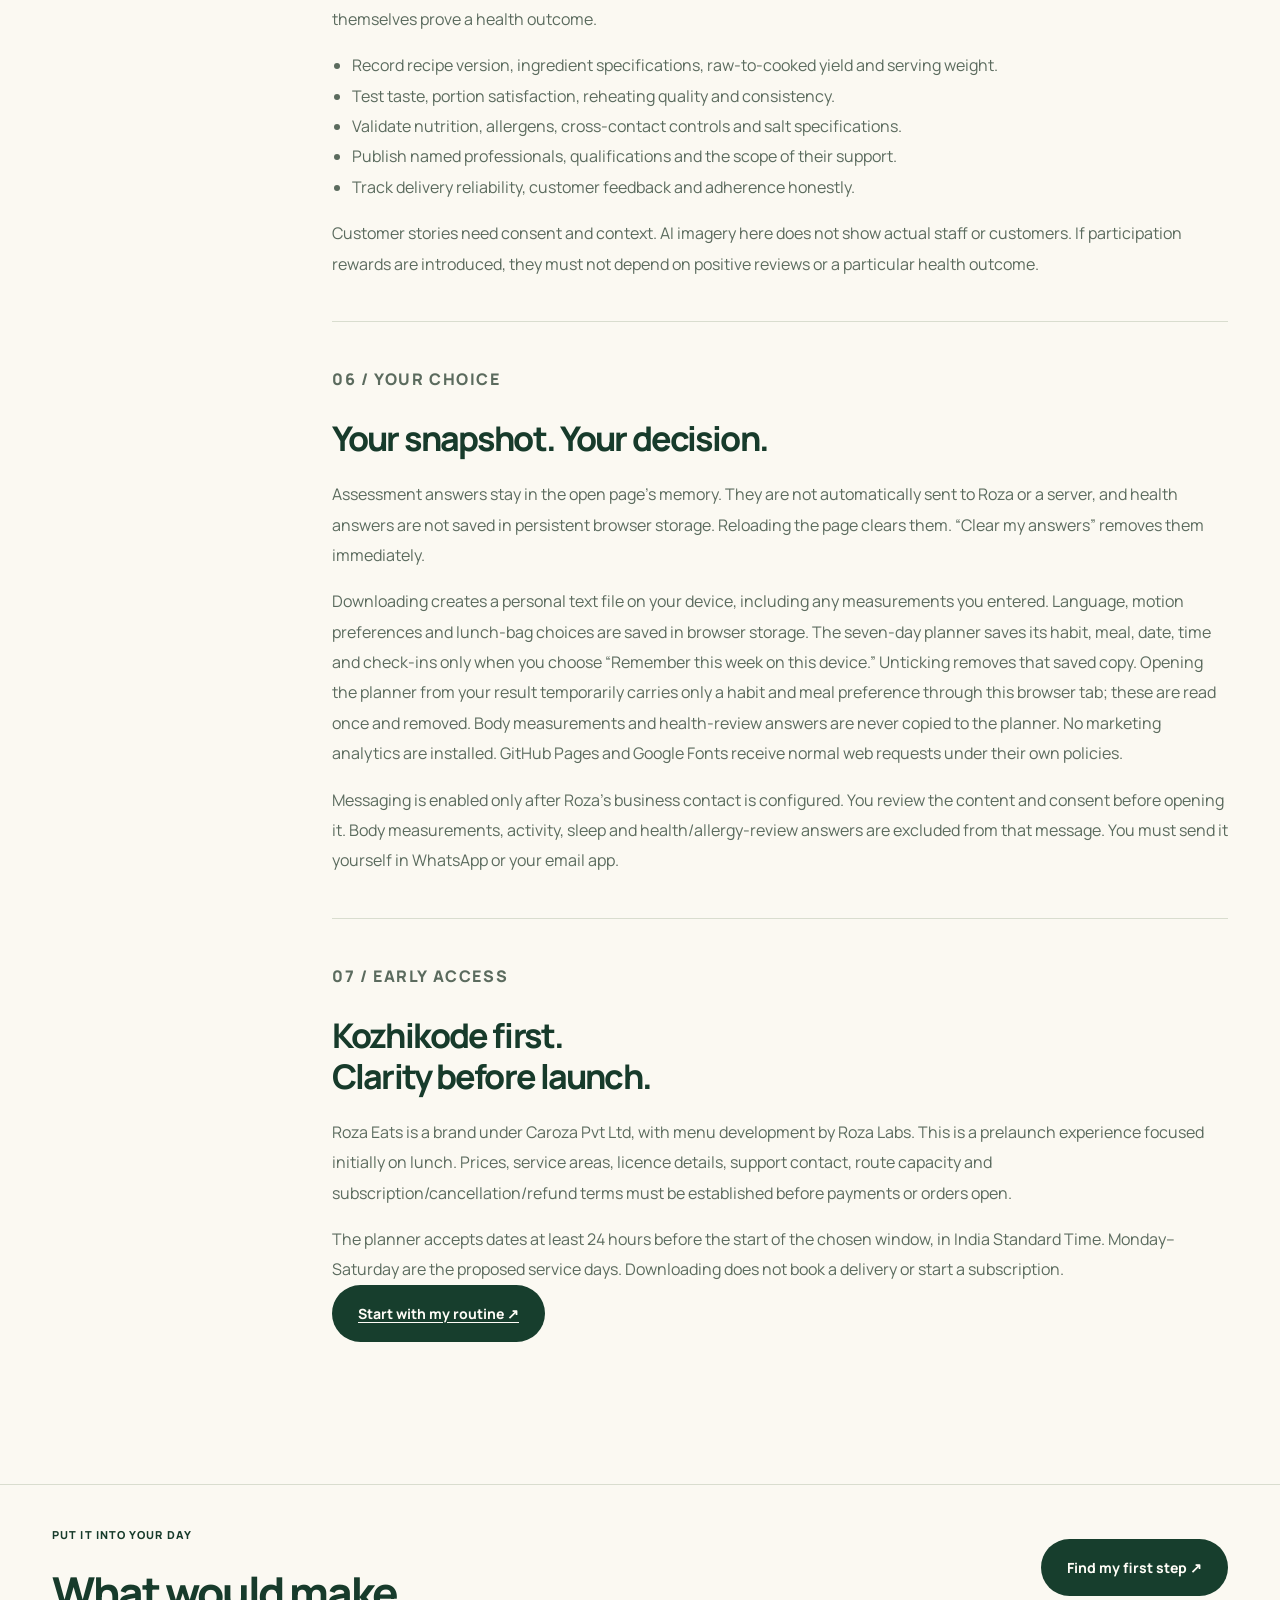
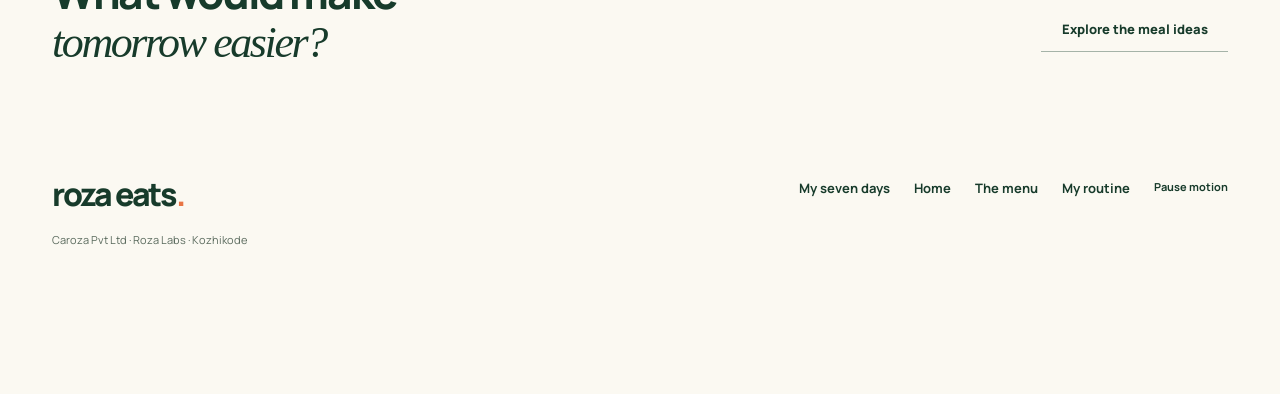
==== commit b6c76b40: "Carry award-informed design through the complete Roza journey" ====
--- a/evidence.html
+++ b/evidence.html
@@ -1,7 +1,7 @@
-<!doctype html><html lang="en"><head><meta charset="utf-8"><meta name="viewport" content="width=device-width,initial-scale=1"><meta name="theme-color" content="#173e2d"><title>Evidence, methods & privacy — Roza Eats</title><meta name="description" content="The sources, assumptions and privacy choices behind Roza Eats. Understand our food routine approach, nutrition estimates and launch standards."><link rel="icon" href="favicon.svg"><link rel="preconnect" href="https://fonts.googleapis.com"><link rel="preconnect" href="https://fonts.gstatic.com" crossorigin><link href="https://fonts.googleapis.com/css2?family=Manrope:wght@400;500;600;700;800&family=Noto+Sans+Malayalam:wght@400;500;600;700&display=swap" rel="stylesheet"><link rel="stylesheet" href="routine.css?v=3"><script src="site.js?v=5" defer></script><link rel="stylesheet" href="experience.css?v=2"><script src="experience.js?v=1" defer></script><script src="contact-config.js" defer></script></head><body>
+<!doctype html><html lang="en"><head><meta charset="utf-8"><meta name="viewport" content="width=device-width,initial-scale=1"><meta name="theme-color" content="#173e2d"><title>Evidence, methods & privacy — Roza Eats</title><meta name="description" content="The sources, assumptions and privacy choices behind Roza Eats. Understand our food routine approach, nutrition estimates and launch standards."><link rel="icon" href="favicon.svg"><link rel="preconnect" href="https://fonts.googleapis.com"><link rel="preconnect" href="https://fonts.gstatic.com" crossorigin><link href="https://fonts.googleapis.com/css2?family=Manrope:wght@400;500;600;700;800&family=Noto+Sans+Malayalam:wght@400;500;600;700&display=swap" rel="stylesheet"><link rel="stylesheet" href="routine.css?v=3"><script src="site.js?v=5" defer></script><link rel="stylesheet" href="experience.css?v=2"><script src="experience.js?v=1" defer></script><script src="contact-config.js" defer></script><link rel="stylesheet" href="roza-ui.css?v=1"><script src="roza-ui.js?v=1" defer></script></head><body class="evidence-page">
 <a class="skip-link" href="#main">Skip to evidence</a><header class="nav-shell"><a class="brand" href="index.html">roza eats<span>.</span><small>BY ROZA LABS</small></a><nav id="main-nav" aria-label="Main"><a href="index.html" data-ml="ആശയം">The idea</a><a href="menu.html" data-ml="മെനു">The menu</a><a href="routine.html" data-ml="എന്റെ ശീലം">My routine</a></nav><div class="nav-actions"><button class="language-control" data-language>മലയാളം</button><button class="mobile-nav" aria-controls="main-nav" aria-expanded="false" aria-label="Open menu">☰</button></div></header>
 <main id="main"><div class="shell subpage-head"><a class="back-link" href="index.html" data-ml="← Rozaയെ പരിചയപ്പെടാം">← Meet Roza Eats</a><p class="eyebrow" data-ml="വ്യക്തമായ രീതി. ശ്രദ്ധയുള്ള വാഗ്ദാനങ്ങൾ.">CLEAR METHODS. CAREFUL PROMISES.</p><h1 data-ml="പറയുന്നതിന്<br><em>ഒരു അടിസ്ഥാനം.</em>">A little clarity.<br><em>Behind every claim.</em></h1><p data-ml="പൊതുവായ പോഷക അറിവ്, മാതൃകാ കണക്കുകൾ, Rozaയ്ക്ക് ഇനിയും സ്ഥിരീകരിക്കാനുള്ളത്. ഇവ തമ്മിലുള്ള വ്യത്യാസം നിങ്ങൾ അറിയണം.">You should be able to tell the difference between established guidance, an illustrative calculation and something Roza still needs to prove.</p><div class="evidence-status" data-ml="പരിശോധിച്ചത്: 6 നവംബർ 2026. ഈ സ്ഥാപനങ്ങൾ Roza Eats-നെ അംഗീകരിക്കുകയോ സർട്ടിഫൈ ചെയ്യുകയോ ചെയ്തിട്ടില്ല.">Reviewed 6 November 2026. The organisations cited below do not endorse or certify Roza Eats.</div></div>
-<div class="shell evidence-layout"><nav class="evidence-nav" aria-label="Evidence sections"><a href="#balance" data-ml="ഭക്ഷണ സന്തുലിതാവസ്ഥ">Food & balance</a><a href="#diets" data-ml="ഡയറ്റും പിന്തുണയും">Diets & support</a><a href="#movement" data-ml="ചലനവും ഉറക്കവും">Movement & sleep</a><a href="#calculator" data-ml="കണക്കിന്റെ രീതി">Calculation method</a><a href="#measure-story" data-ml="സ്ക്രോൾ കണക്കുകൾ">Scroll-story calculations</a><a href="#roza-standard" data-ml="Rozaയുടെ മാനദണ്ഡം">The Roza standard</a><a href="#privacy" data-ml="സ്വകാര്യത">Privacy & contact</a><a href="#launch" data-ml="ലോഞ്ച് വിവരം">Launch information</a></nav>
+<section class="shell evidence-key" aria-label="How to read this page"><a href="#balance"><span>01</span><h2 data-ml="പ്രസിദ്ധീകരിച്ച മാർഗനിർദേശം">Published guidance</h2><p data-ml="പൊതുവായ അറിവ്. സ്രോതസ്സുകൾ പരിശോധിക്കാം.">General guidance. Read the original sources.</p><b aria-hidden="true">↙</b></a><a href="#calculator"><span>02</span><h2 data-ml="മാതൃകാ കണക്കുകൾ">Illustrative estimates</h2><p data-ml="ചേരുവകളും അനുമാനങ്ങളും ചേർന്ന കണക്കുകൾ.">Ingredients and assumptions, with the working shown.</p><b aria-hidden="true">↙</b></a><a href="#roza-standard"><span>03</span><h2 data-ml="സ്ഥിരീകരിക്കാനുള്ളത്">Still to be verified</h2><p data-ml="അന്തിമ റെസിപ്പി, പരീക്ഷണം, സേവന വിവരം.">Final recipes, testing and service details.</p><b aria-hidden="true">↙</b></a></section><div class="shell evidence-layout"><nav class="evidence-nav" aria-label="Evidence sections"><a href="#balance" data-ml="ഭക്ഷണ സന്തുലിതാവസ്ഥ">Food & balance</a><a href="#diets" data-ml="ഡയറ്റും പിന്തുണയും">Diets & support</a><a href="#movement" data-ml="ചലനവും ഉറക്കവും">Movement & sleep</a><a href="#calculator" data-ml="കണക്കിന്റെ രീതി">Calculation method</a><a href="#measure-story" data-ml="സ്ക്രോൾ കണക്കുകൾ">Scroll-story calculations</a><a href="#roza-standard" data-ml="Rozaയുടെ മാനദണ്ഡം">The Roza standard</a><a href="#privacy" data-ml="സ്വകാര്യത">Privacy & contact</a><a href="#launch" data-ml="ലോഞ്ച് വിവരം">Launch information</a></nav>
 <div class="evidence-content"><section id="balance"><p class="eyebrow">01 / FOOD & BALANCE</p><h2 data-ml="പരിചിത ഭക്ഷണം. വൈവിധ്യമുള്ള ഒരു ദിവസം.">Familiar food. A varied day.</h2><p data-ml="WHO മാർഗനിർദേശം മതിയായ പോഷണം, സന്തുലിതാവസ്ഥ, മിതത്വം, വൈവിധ്യം എന്നിവയിലാണ് ശ്രദ്ധ കേന്ദ്രീകരിക്കുന്നത്. കാർബോഹൈഡ്രേറ്റ് ഊർജം നൽകുന്നു; പ്രോട്ടീൻ ശരീരഘടകങ്ങളെ പിന്തുണയ്ക്കുന്നു; കൊഴുപ്പും ആവശ്യമായ പോഷകമാണ്. കൊഴുപ്പിന്റെ തരവും അളവും പ്രധാനമാണ്.">WHO guidance emphasises adequacy, balance, moderation and variety. Carbohydrates supply energy, protein supports body structures, and fat is essential. Fat type and quantity both matter.</p><p data-ml="ICMR–NIN 2024 മാർഗനിർദേശം ഇന്ത്യയിലെ ഭക്ഷണരീതികൾക്കുള്ള ഒരു അടിസ്ഥാനമാണ്. ഈ ആശയങ്ങൾ കേരള ഭക്ഷണത്തെ മുഴുവനായി അനാരോഗ്യകരമെന്ന് വിളിക്കുന്നതിനെ പിന്തുണയ്ക്കുന്നില്ല.">ICMR–NIN’s 2024 guidelines provide an Indian food context. These principles support a varied pattern; they do not justify calling Kerala cuisine as a whole unhealthy.</p><a class="source-row" href="https://www.who.int/en/news-room/fact-sheets/detail/healthy-diet" target="_blank" rel="noopener">WHO · Healthy diet <span>↗</span></a><a class="source-row" href="https://www.nin.res.in/dietaryguidelines/pdfjs/locale/DGI24thJune2024fin.pdf" target="_blank" rel="noopener">ICMR–NIN · Dietary Guidelines for Indians, 2024 <span>↗</span></a></section>
 <section id="diets"><p class="eyebrow">02 / DIETS & SUPPORT</p><h2 data-ml="ഒരേ ഡയറ്റ് എല്ലാവർക്കും ഒരുപോലെയല്ല.">There is no one-size-fits-all routine.</h2><p data-ml="DIETFITS പഠനത്തിൽ പ്രമേഹമില്ലാത്ത 609 മുതിർന്നവരെ 12 മാസം ആരോഗ്യകരമായ കുറഞ്ഞ കൊഴുപ്പ് അല്ലെങ്കിൽ കുറഞ്ഞ കാർബ് ഭക്ഷണരീതികളിലേക്ക് നിയോഗിച്ചു. ഭാരം കുറഞ്ഞതിൽ രണ്ടു ഗ്രൂപ്പുകൾക്കും ഇടയിൽ സ്ഥിതിവിവരശാസ്ത്രപരമായി പ്രധാന വ്യത്യാസം കണ്ടെത്തിയില്ല. ഇത് കീറ്റോയെക്കുറിച്ചുള്ള എല്ലാ ചോദ്യങ്ങൾക്കും ഉത്തരമോ Rozaയുടെ ഫലത്തിന്റെ തെളിവോ അല്ല.">DIETFITS randomised 609 generally healthy adults without diabetes to healthy lower-fat or lower-carbohydrate eating patterns for 12 months. The trial found no statistically significant difference in weight loss between groups. It does not answer every question about keto or establish results for Roza.</p><p data-ml="വ്യക്തിഗത പ്ലാനുകൾ, നിരീക്ഷണം, വിദഗ്ധരുടെ പതിവായ പിന്തുണ എന്നിവ NIDDK വിജയകരമായ ഭാരം നിയന്ത്രണ പരിപാടികളുടെ ഭാഗങ്ങളായി വിവരിക്കുന്നു. ഞങ്ങളുടെ പരിശീലക സമീപനം ഈ പിന്തുണയുടെ ആശയം പിന്തുടരുന്നു; ഫലങ്ങൾ ഉറപ്പാക്കുന്നില്ല.">NIDDK describes individualised plans, monitoring and regular specialist support as components of successful weight-management programmes. Our coaching model takes that support principle seriously; it does not guarantee an outcome.</p><a class="source-row" href="https://pubmed.ncbi.nlm.nih.gov/29466592/" target="_blank" rel="noopener">DIETFITS · Primary randomised trial, JAMA 2018 <span>↗</span></a><a class="source-row" href="https://www.niddk.nih.gov/health-information/weight-management/adult-overweight-obesity/treatment" target="_blank" rel="noopener">NIDDK · Treatment and tailored programmes <span>↗</span></a></section>
 <section id="movement"><p class="eyebrow">03 / MOVEMENT & SLEEP</p><h2 data-ml="പ്ലേറ്റിന് അപ്പുറമുള്ള ശീലങ്ങൾ.">The habits around the plate.</h2><p data-ml="മുതിർന്നവർക്ക് WHO ആഴ്ചയിൽ 150–300 മിനിറ്റ് മിതമായ ശാരീരിക പ്രവർത്തനമോ തത്തുല്യമായ ശക്തമായ പ്രവർത്തനമോ, പ്രധാന പേശികൾക്കുള്ള ശക്തിവ്യായാമം കുറഞ്ഞത് രണ്ടു ദിവസമോ നിർദേശിക്കുന്നു. ഏതാനും പ്രവർത്തനം പോലും ഒന്നുമില്ലാത്തതിനെക്കാൾ നല്ലതാണ്. ഇത് ഭാരം കുറയുമെന്ന ഉറപ്പുള്ള വ്യായാമ അളവ് അല്ല.">WHO recommends 150–300 minutes of moderate activity weekly, or an equivalent amount of vigorous activity, plus major-muscle strengthening on at least two days for adults. Some activity is better than none. This is general health guidance, not a guaranteed weight-loss dose.</p><p data-ml="CDC പ്രകാരം 18–60 വയസ്സിൽ കുറഞ്ഞത് 7 മണിക്കൂർ ഉറക്കം; 61–64 വയസ്സിൽ 7–9 മണിക്കൂർ; 65-ന് മുകളിൽ 7–8 മണിക്കൂർ. തുടർച്ചയായ ക്ഷീണമോ ഉറക്കപ്രശ്നമോ ഉണ്ടെങ്കിൽ ആരോഗ്യവിദഗ്ധനോട് സംസാരിക്കുക. ഈ സൈറ്റ് പരിശോധനകൾ നിർദേശിക്കുകയോ രോഗനിർണയം നടത്തുകയോ ചെയ്യുന്നില്ല.">CDC recommends at least 7 hours of sleep at ages 18–60, 7–9 hours at 61–64, and 7–8 hours at 65+. Persistent tiredness or sleep problems deserve appropriate clinical attention. This website does not diagnose the cause or prescribe a test panel.</p><div class="method-box" data-ml="നടത്തത്തിന്റെ ദൂരം = മിനിറ്റ് ÷ 60 × തിരഞ്ഞെടുത്ത km/h. ഉദാഹരണം: 30 മിനിറ്റ് × 4 km/h = 2 km. വേഗം ഒരു അനുമാനമാണ്. എത്ര കലോറി കത്തുന്നു എന്നോ ഭക്ഷണം ഒഴിവാക്കാനുള്ള തുകയെന്നോ ഇത് കണക്കാക്കുന്നില്ല.">Walking distance = minutes ÷ 60 × selected km/h. Example: 30 minutes at 4 km/h = 2 km. Pace is an assumption. We do not estimate calories burned or how much walking would “cancel” a meal.</div><a class="source-row" href="https://www.who.int/europe/news-room/fact-sheets/item/physical-activity" target="_blank" rel="noopener">WHO · Physical activity <span>↗</span></a><a class="source-row" href="https://www.cdc.gov/sleep/about/index.html" target="_blank" rel="noopener">CDC · About sleep <span>↗</span></a></section>
@@ -11,5 +11,5 @@
 
 <section id="roza-standard"><p class="eyebrow">05 / ROZA LABS</p><h2 data-ml="ഞങ്ങൾ തെളിയിക്കേണ്ടത്.">What Roza needs to earn.</h2><p data-ml="ഒരു ഗവേഷണ ലേഖനം ഞങ്ങളുടെ ഭക്ഷണത്തിന്റെ ഫലമല്ല. അളന്ന ചേരുവകൾ സ്ഥിരതയ്ക്ക് സഹായിക്കും; ആരോഗ്യഫലം സ്വയം തെളിയിക്കില്ല.">A published study is not a result from our kitchen. Measured ingredients help establish repeatability; they do not by themselves prove a health outcome.</p><ul><li data-ml="റെസിപ്പിയുടെ പതിപ്പ്, ചേരുവ സ്പെസിഫിക്കേഷൻ, കച്ച-പാകം ചെയ്ത ഭാരം, ഓരോ വിളമ്പലും രേഖപ്പെടുത്തുക.">Record recipe version, ingredient specifications, raw-to-cooked yield and serving weight.</li><li data-ml="രുചി, വിശപ്പിന്റെ സംതൃപ്തി, ചൂടാക്കി കഴിക്കുമ്പോഴുള്ള ഗുണം, സ്ഥിരത എന്നിവ പരീക്ഷിക്കുക.">Test taste, portion satisfaction, reheating quality and consistency.</li><li data-ml="പോഷക കണക്കുകൾ, അലർജനുകൾ, ക്രോസ്-കോൺടാക്റ്റ് നിയന്ത്രണം, ഉപ്പിന്റെ അളവ് എന്നിവ പരിശോധിക്കുക.">Validate nutrition, allergens, cross-contact controls and salt specifications.</li><li data-ml="യോഗ്യതയുള്ള ടീമിന്റെ പേരുകളും യോഗ്യതകളും സേവനപരിധിയും പ്രസിദ്ധീകരിക്കുക.">Publish named professionals, qualifications and the scope of their support.</li><li data-ml="ഡെലിവറി സമയനിഷ്ഠ, ഉപഭോക്തൃ അഭിപ്രായം, തുടരാൻ കഴിയുന്ന ശീലം എന്നിവ സത്യസന്ധമായി രേഖപ്പെടുത്തുക.">Track delivery reliability, customer feedback and adherence honestly.</li></ul><p data-ml="ഉപഭോക്തൃകഥകൾ സമ്മതത്തോടെയും സാഹചര്യത്തോടെയും മാത്രമേ പ്രസിദ്ധീകരിക്കൂ. ഇവിടെയുള്ള AI ചിത്രങ്ങൾ യഥാർത്ഥ സ്റ്റാഫോ ഉപഭോക്താക്കളോ അല്ല. ഭാവിയിലെ പങ്കാളിത്ത റിവാർഡുകൾ ഉണ്ടെങ്കിൽ, അവ നല്ല റിവ്യൂവിനോ ആരോഗ്യഫലത്തിനോ നിബന്ധനയാകില്ല.">Customer stories need consent and context. AI imagery here does not show actual staff or customers. If participation rewards are introduced, they must not depend on positive reviews or a particular health outcome.</p></section>
 <section id="privacy"><p class="eyebrow">06 / YOUR CHOICE</p><h2 data-ml="നിങ്ങളുടെ സംഗ്രഹം. നിങ്ങളുടെ തീരുമാനം.">Your snapshot. Your decision.</h2><p data-ml="അസസ്മെന്റിലെ മറുപടികൾ തുറന്നിരിക്കുന്ന പേജിന്റെ മെമ്മറിയിൽ മാത്രമാണ്. അവ സ്വയം Rozaയ്ക്കോ മറ്റൊരു സെർവറിലേക്കോ അയയ്ക്കുന്നില്ല; ബ്രൗസറിലെ സ്ഥിരസംഭരണത്തിൽ ആരോഗ്യ മറുപടികൾ സൂക്ഷിക്കുന്നില്ല. പേജ് വീണ്ടും ലോഡ് ചെയ്താൽ മറുപടികൾ നഷ്ടപ്പെടും. “മറുപടികൾ മായ്ക്കാം” ഉപയോഗിച്ച് ഉടൻ ഒഴിവാക്കാം.">Assessment answers stay in the open page’s memory. They are not automatically sent to Roza or a server, and health answers are not saved in persistent browser storage. Reloading the page clears them. “Clear my answers” removes them immediately.</p><p data-ml="സംഗ്രഹം ഡൗൺലോഡ് ചെയ്താൽ നൽകിയ അളവുകൾ ഉൾപ്പെടുന്ന സ്വകാര്യ ടെക്സ്റ്റ് ഫയൽ നിങ്ങളുടെ ഉപകരണത്തിൽ ലഭിക്കും. ഭാഷ, ചലന ഇഷ്ടം, ലഞ്ച് ബാഗ് എന്നിവ ബ്രൗസറിൽ സൂക്ഷിക്കും. ഏഴ് ദിവസത്തെ പ്ലാനറിലെ ശീലം, ഭക്ഷണം, തീയതി, സമയം, രേഖകൾ എന്നിവ നിങ്ങൾ തിരഞ്ഞെടുക്കുമ്പോൾ മാത്രം ഈ ഉപകരണത്തിൽ സൂക്ഷിക്കും. തിരഞ്ഞെടുപ്പ് ഒഴിവാക്കിയാൽ സൂക്ഷിച്ച പകർപ്പ് നീക്കും. അസസ്മെന്റിൽ നിന്ന് പ്ലാനർ തുറക്കുമ്പോൾ ശീലവും ഭക്ഷണ മുൻഗണനയും മാത്രം താൽക്കാലികമായി കൈമാറും; വായിച്ചശേഷം നീക്കും. ശരീര അളവുകളോ ആരോഗ്യ മറുപടികളോ പ്ലാനറിലേക്ക് പകർത്തില്ല. ഈ സൈറ്റ് മാർക്കറ്റിങ് അനലിറ്റിക്സ് ചേർത്തിട്ടില്ല. GitHub Pages-നും Google Fonts-നും സാധാരണ വെബ് അഭ്യർത്ഥനകൾ ലഭിക്കും; അവരുടെ നയങ്ങൾ ബാധകമാണ്.">Downloading creates a personal text file on your device, including any measurements you entered. Language, motion preferences and lunch-bag choices are saved in browser storage. The seven-day planner saves its habit, meal, date, time and check-ins only when you choose “Remember this week on this device.” Unticking removes that saved copy. Opening the planner from your result temporarily carries only a habit and meal preference through this browser tab; these are read once and removed. Body measurements and health-review answers are never copied to the planner. No marketing analytics are installed. GitHub Pages and Google Fonts receive normal web requests under their own policies.</p><p data-ml="Rozaയുടെ ബിസിനസ് ബന്ധപ്പെടൽ വിവരം ലഭ്യമാക്കിയ ശേഷം മാത്രമേ സന്ദേശം അയയ്ക്കാനുള്ള ബട്ടൺ പ്രവർത്തിക്കൂ. സന്ദേശം തുറക്കുന്നതിന് മുമ്പ് ഉള്ളടക്കവും സമ്മതവും പരിശോധിക്കാം. ശരീര അളവുകൾ, പ്രവർത്തന/ഉറക്ക വിവരങ്ങൾ, ആരോഗ്യ-അലർജി പരിശോധന മറുപടികൾ സന്ദേശത്തിൽ ഉൾപ്പെടുത്തില്ല. നിങ്ങളുടെ WhatsApp അല്ലെങ്കിൽ ഇമെയിൽ ആപ്പിൽ നിങ്ങൾ തന്നെ അയയ്ക്കണം.">Messaging is enabled only after Roza’s business contact is configured. You review the content and consent before opening it. Body measurements, activity, sleep and health/allergy-review answers are excluded from that message. You must send it yourself in WhatsApp or your email app.</p></section>
-<section id="launch"><p class="eyebrow">07 / EARLY ACCESS</p><h2 data-ml="കോഴിക്കോട് ആദ്യം.<br>ലോഞ്ചിന് മുമ്പ് വ്യക്തത.">Kozhikode first.<br>Clarity before launch.</h2><p data-ml="Roza Eats, Caroza Pvt Ltd-യുടെ ബ്രാൻഡാണ്; മെനു വികസന ഭാഗമാണ് Roza Labs. ഈ സൈറ്റ് ലോഞ്ചിന് മുമ്പുള്ള അനുഭവമാണ്. ആദ്യഘട്ട ശ്രദ്ധ ഉച്ചഭക്ഷണത്തിൽ. വില, സർവീസ് മേഖല, ലൈസൻസ് വിവരം, പിന്തുണയ്ക്കുള്ള ബന്ധപ്പെടൽ, ശേഷി, സബ്സ്ക്രിപ്ഷൻ/റദ്ദാക്കൽ/റീഫണ്ട് വ്യവസ്ഥകൾ അന്തിമമാകുന്നതുവരെ പണമോ ഓർഡറോ സ്വീകരിക്കുന്നില്ല.">Roza Eats is a brand under Caroza Pvt Ltd, with menu development by Roza Labs. This is a prelaunch experience focused initially on lunch. Prices, service areas, licence details, support contact, route capacity and subscription/cancellation/refund terms must be established before payments or orders open.</p><p data-ml="പ്ലാനർ തിരഞ്ഞെടുത്ത സമയജാലകത്തിന്റെ തുടക്കത്തിന് കുറഞ്ഞത് 24 മണിക്കൂർ മുമ്പുള്ള തീയതികൾ മാത്രമേ സ്വീകരിക്കൂ; ഇന്ത്യൻ സ്റ്റാൻഡേർഡ് ടൈമിൽ. തിങ്കൾ–ശനി ആണ് മാതൃകാ സർവീസ് ദിവസങ്ങൾ. പ്ലാൻ ഡൗൺലോഡ് ചെയ്യുന്നത് ഡെലിവറിയോ സബ്സ്ക്രിപ്ഷനോ ബുക്ക് ചെയ്യുന്നില്ല.">The planner accepts dates at least 24 hours before the start of the chosen window, in India Standard Time. Monday–Saturday are the proposed service days. Downloading does not book a delivery or start a subscription.</p><a href="routine.html" class="btn" data-ml="എന്റെ ശീലത്തിൽ തുടങ്ങാം ↗">Start with my routine ↗</a></section></div></div></main>
+<section id="launch"><p class="eyebrow">07 / EARLY ACCESS</p><h2 data-ml="കോഴിക്കോട് ആദ്യം.<br>ലോഞ്ചിന് മുമ്പ് വ്യക്തത.">Kozhikode first.<br>Clarity before launch.</h2><p data-ml="Roza Eats, Caroza Pvt Ltd-യുടെ ബ്രാൻഡാണ്; മെനു വികസന ഭാഗമാണ് Roza Labs. ഈ സൈറ്റ് ലോഞ്ചിന് മുമ്പുള്ള അനുഭവമാണ്. ആദ്യഘട്ട ശ്രദ്ധ ഉച്ചഭക്ഷണത്തിൽ. വില, സർവീസ് മേഖല, ലൈസൻസ് വിവരം, പിന്തുണയ്ക്കുള്ള ബന്ധപ്പെടൽ, ശേഷി, സബ്സ്ക്രിപ്ഷൻ/റദ്ദാക്കൽ/റീഫണ്ട് വ്യവസ്ഥകൾ അന്തിമമാകുന്നതുവരെ പണമോ ഓർഡറോ സ്വീകരിക്കുന്നില്ല.">Roza Eats is a brand under Caroza Pvt Ltd, with menu development by Roza Labs. This is a prelaunch experience focused initially on lunch. Prices, service areas, licence details, support contact, route capacity and subscription/cancellation/refund terms must be established before payments or orders open.</p><p data-ml="പ്ലാനർ തിരഞ്ഞെടുത്ത സമയജാലകത്തിന്റെ തുടക്കത്തിന് കുറഞ്ഞത് 24 മണിക്കൂർ മുമ്പുള്ള തീയതികൾ മാത്രമേ സ്വീകരിക്കൂ; ഇന്ത്യൻ സ്റ്റാൻഡേർഡ് ടൈമിൽ. തിങ്കൾ–ശനി ആണ് മാതൃകാ സർവീസ് ദിവസങ്ങൾ. പ്ലാൻ ഡൗൺലോഡ് ചെയ്യുന്നത് ഡെലിവറിയോ സബ്സ്ക്രിപ്ഷനോ ബുക്ക് ചെയ്യുന്നില്ല.">The planner accepts dates at least 24 hours before the start of the chosen window, in India Standard Time. Monday–Saturday are the proposed service days. Downloading does not book a delivery or start a subscription.</p><a href="routine.html" class="btn" data-ml="എന്റെ ശീലത്തിൽ തുടങ്ങാം ↗">Start with my routine ↗</a></section></div></div><section class="shell evidence-next"><div><p class="eyebrow" data-ml="അറിവ് നിങ്ങളുടെ ദിവസത്തിൽ">PUT IT INTO YOUR DAY</p><h2 data-ml="ഒരു ചെറിയ ചുവട്<br><em>എവിടെ തുടങ്ങാം?</em>">What would make<br><em>tomorrow easier?</em></h2></div><div><a class="btn" href="routine.html" data-ml="എന്റെ ശീലം കണ്ടെത്താം ↗">Find my first step ↗</a><a class="quiet-link" href="menu.html" data-ml="മീൽ മാതൃകകൾ കാണാം">Explore the meal ideas</a></div></section></main>
 <footer class="footer shell"><div><a class="brand" href="index.html">roza eats<span>.</span></a><p>Caroza Pvt Ltd · Roza Labs · Kozhikode</p></div><div class="footer-links"><a href="my-week.html" data-ml="എന്റെ ഏഴ് ദിവസങ്ങൾ">My seven days</a><a href="index.html" data-ml="ഹോം">Home</a><a href="menu.html" data-ml="മെനു">The menu</a><a href="routine.html" data-ml="എന്റെ ശീലം">My routine</a><button data-motion aria-pressed="false">Pause motion</button></div></footer></body></html>
--- a/roza-ui.css
+++ b/roza-ui.css
@@ -0,0 +1,140 @@
+/* Shared journey language. Food first; controls remain ordinary native controls. */
+:root{--ui-sage:#e9eedb;--ui-peach:#f6dfc9;--ui-lilac:#ece8f0;--ui-ink:#173e2d;--ui-note:#4e6252;--ui-radius:24px;--ui-ease:cubic-bezier(.2,.7,.25,1)}
+.btn,.button{font-size:14px;min-height:48px;line-height:1.5}
+.quiet-link{min-height:44px;display:inline-flex;align-items:center;font-size:13px}
+.nav-shell nav,.footer-links{font-size:13px}.language-control{font-size:13px;min-height:44px}
+.eyebrow,.exp-kicker,.question-label{font-size:11px;letter-spacing:.1em;line-height:1.8}
+.small-note,.quiz-helper,.coach-disclosure,.exp-food-disclosure,.exp-how-footnote,.week-disclaimer{font-size:12px;line-height:1.8}
+.image-credit,.exp-labs figcaption,.exp-portion-photo>small,.exp-hero-visual>figcaption{font-size:10px}
+:is(a,button,input,select,textarea,summary):focus-visible{outline:3px solid #a94c27;outline-offset:4px}
+:is(.builder-section,.week-focus) :is(a,button):focus-visible{outline-color:#f3b988}
+.exp-dock a,.exp-dock button{font-size:11px}.exp-dock span{font-size:inherit}
+.exp-hero-lead,.exp-portion-copy>p:not(.exp-kicker),.exp-story-step>p:not(.exp-kicker),.exp-labs-grid>div>p:not(.exp-kicker){font-size:16px;line-height:1.8}
+.exp-hero .small-note,.exp-lunch-ticket small,.exp-hero-note,.exp-finale .shell>p:not(.exp-kicker){font-size:12px;line-height:1.7}
+.exp-meal-info>p{font-size:14px;line-height:1.7}.exp-meal-info>small{font-size:11px}.exp-meal-image>span{font-size:11px}
+.exp-truth-rows a{font-size:16px;line-height:1.65}.exp-how details,.exp-labs details{font-size:14px}
+.exp-help-sheet{width:430px;padding:28px}.exp-help-top h2{font-size:22px}.exp-help-top small{font-size:12px}.exp-help-top>button{width:44px;min-height:44px;font-size:24px}
+.exp-help-content>p{font-size:15px;line-height:1.75}.exp-help-notice{font-size:13px;line-height:1.75;padding:16px;border-left:3px solid #67834f}
+.exp-help-options button{font-size:14px;min-height:64px;padding:16px 12px}.exp-help-more{font-size:12px;min-height:44px;display:inline-flex;align-items:center}
+.journey-route{padding-top:22px;padding-bottom:22px}.journey-route>span{font-size:10px}.journey-route li,.journey-route li a{font-size:12px}
+/* Menu: a photographed invitation, followed by one clear choice. */
+.menu-entry{display:grid;grid-template-columns:1.15fr .85fr;gap:68px;align-items:center;padding-top:36px;padding-bottom:52px}
+.menu-entry h1{font-size:clamp(42px,4.7vw,64px);line-height:1.08}.menu-entry .eyebrow{margin:22px 0 18px}
+.menu-entry>div>p:not(.eyebrow){font-size:16px;line-height:1.8;max-width:570px;margin-top:23px;color:var(--muted)}
+.menu-entry .menu-status{gap:7px;margin-top:22px}.menu-status .chip{font-size:11px;line-height:1.6}
+.menu-entry-actions{display:flex;gap:18px;flex-wrap:wrap;align-items:center;margin-top:27px}
+.menu-editorial-photo{margin:0;position:relative;border-radius:120px 24px 24px 24px;height:435px;background:#e3dfce;overflow:hidden}
+.menu-editorial-photo img{width:100%;height:100%;object-fit:cover;object-position:50% 62%}
+.menu-editorial-photo figcaption{position:absolute;bottom:18px;left:18px;right:18px;background:#fffdf5f2;padding:18px 20px;border-radius:16px;display:grid;gap:5px}
+.menu-editorial-photo b{font-size:22px;letter-spacing:-.04em;line-height:1.25}.menu-editorial-photo span{font-size:13px}.menu-editorial-photo small{font-size:10px;color:var(--ui-note)}
+.catalog-heading{display:flex;justify-content:space-between;gap:35px;align-items:end;padding:30px 0;border-top:1px solid var(--line)}
+.catalog-heading h2{font-size:37px}.catalog-heading .eyebrow{margin-bottom:12px}.catalog-heading>p{max-width:310px;font-size:14px;color:var(--ui-note);line-height:1.8}
+.catalog-tabs button{font-size:14px;min-height:46px}.catalog-status{font-size:12px;color:var(--ui-note);margin:-12px 0 23px}
+.menu-studio-page .food-grid{gap:34px 24px}.menu-studio-page .food-card{border-radius:22px;overflow:hidden;background:#fffcf4}
+.menu-studio-page .food-body{padding:22px}.menu-studio-page .food-body h3{font-size:28px;line-height:1.22;min-height:68px}
+.food-body>small{font-size:11px;line-height:1.7}.food-body>p{font-size:14px;line-height:1.8}.food-body .quiet-link{font-size:14px}
+.macro-estimate{font-size:10px!important;line-height:1.8!important}.food-macros>b span{font-size:12px}
+.food-body .quiet-link{width:100%;justify-content:space-between;border-top:1px solid var(--line);border-bottom:0;margin-top:20px;padding-top:14px}
+.studio-catalog>.small-note{font-size:12px}.menu-studio-page .food-badge{font-size:11px}
+/* Builder: one ingredient decision at a time, visible summary, optional workings. */
+.menu-studio-page .builder-section{border-radius:32px;margin:18px 24px 0;padding:50px 0}
+.menu-studio-page .builder-heading h2{font-size:48px;line-height:1.1}.builder-heading>p{font-size:15px;line-height:1.8}
+.builder-intro-image{height:112px;position:relative;overflow:hidden;border-radius:16px;margin-bottom:18px}.builder-intro-image img{width:100%;height:100%;object-fit:cover;object-position:50% 48%}
+.builder-intro-image>span{font-size:12px;line-height:1.6;max-width:80%;background:#173e2de8;padding:8px 12px;border-radius:9px}
+.builder-jumps a{font-size:13px;min-height:48px}.builder-jumps a span{font-size:11px}
+.builder-panel-head h3{font-size:23px;line-height:1.3}.builder-panel-head p{font-size:13px;line-height:1.7}.step-pill{font-size:12px}
+.component-option strong{font-size:15px;line-height:1.6}.component-option small{font-size:12px;line-height:1.7}.component-option{min-height:85px}
+.choice-pills button,.mini-pills button{min-height:44px;font-size:13px}.level-card strong{font-size:14px;line-height:1.5}.level-card small{font-size:12px;line-height:1.7}
+.portion-adjust>span,.spice-control>span{font-size:13px}.is-selected{box-shadow:inset 0 0 0 1px currentColor}
+.menu-studio-page .bowl-summary{position:sticky;top:108px;max-height:none;overflow:visible;border-radius:23px;display:block}
+.bowl-summary .summary-topline{border-radius:23px 23px 0 0}.summary-topline small,.summary-topline>span{font-size:11px}
+.bowl-summary .summary-food{height:130px;min-height:0;overflow:hidden}.summary-food>span{font-size:10px}
+.summary-content{padding:22px}.summary-content h3{font-size:25px;line-height:1.2}.summary-subtitle{font-size:13px;line-height:1.7}
+.estimate-label{font-size:10px;line-height:1.8}.estimate-note,.summary-preview,.builder-allergens,.oil-note small{font-size:12px;line-height:1.7}
+.pairing-insight p,.pairing-tip,.oil-note{font-size:13px;line-height:1.75}.model-link{font-size:13px;min-height:44px}
+.portion-detail{margin-top:20px;border-top:1px solid #cbd5c0;border-bottom:1px solid #cbd5c0}.portion-detail summary{font-size:13px;font-weight:750;cursor:pointer;min-height:48px;padding:12px 0}
+.portion-detail .bowl-portions{font-size:13px}.bowl-summary .summary-add{font-size:14px;min-height:50px}
+.plan-intro>p,.studio-support p:not(.eyebrow){font-size:15px;line-height:1.8}.plan-steps{font-size:13px}.delivery-card{border-radius:24px}
+.delivery-card label,.delivery-card legend,.delivery-area{font-size:13px}.delivery-card input,.delivery-card select{font-size:16px;min-height:48px}
+.field-hint,.order-status-note,.order-cutoff,.bag-saved,.bag-item-info p,.bag-item-info small{font-size:12px;line-height:1.8}
+.order-slots button{font-size:16px;min-height:60px}.order-slots small{font-size:11px}.bag-item-actions button,.quantity-control button{font-size:13px;min-height:44px;min-width:44px}
+.order-dialog{border-radius:26px}.order-dialog p,.order-dialog li{font-size:14px;line-height:1.8}.order-dialog .dialog-close{min-height:44px;min-width:44px}.order-dialog h2{font-size:38px}
+/* Coach: quiet surroundings, generous choices, and one next action. */
+.assessment-wrap{gap:55px}.coach-shell{padding:34px;border-radius:28px;box-shadow:0 18px 50px #173e2d06}
+.quiz-progress-top{font-size:11px;gap:20px}.quiz-progress-track{margin-bottom:26px;gap:7px}.quiz-progress-track span{height:5px}
+.question-intro{font-size:15px;line-height:1.8}.coach-shell h2{font-size:34px;line-height:1.2}
+.quiz-choice,.choice-list.two-col .quiz-choice{min-height:64px;padding:16px;gap:12px;border-radius:15px}
+.quiz-choice strong,.choice-list.two-col .quiz-choice strong,.question-group .quiz-choice strong{font-size:14px;line-height:1.6}
+.quiz-choice small{font-size:12px;line-height:1.7}.choice-mark{flex-shrink:0}.quiz-choice.selected{background:var(--ui-sage);border-color:var(--green);box-shadow:inset 0 0 0 1px var(--green)}
+.mini-question{font-size:14px;margin-top:27px;margin-bottom:13px}.question-group{padding-top:7px}
+.why-ask{font-size:13px;line-height:1.8}.why-ask summary{min-height:44px;display:list-item;align-content:center}.inline-info{font-size:14px;line-height:1.85;padding:19px;border-radius:15px}
+.inline-check{font-size:14px;line-height:1.75}.inline-check input{width:20px;height:20px;flex-shrink:0}.coach-response p{font-size:13px;line-height:1.8}
+.quiz-nav .btn{font-size:14px;min-height:48px}.quiz-back{font-size:13px;min-height:44px}.field-row label{font-size:13px}.field-row input,.coach-shell select{font-size:16px}
+.exp-companion>p:not(.exp-kicker){font-size:15px}.exp-companion-foot{font-size:12px}.exp-companion-steps{font-size:12px}
+.ui-enter .question-label,.ui-enter #question-heading,.ui-enter .question-intro{animation:ui-arrive .24s var(--ui-ease) both}
+/* Results: personal habit carries the visual weight, with the scope beside it. */
+.result-page .coach-shell{background:transparent;border:0;box-shadow:none;padding:12px 0 35px}.result-header{padding:10px 0 25px;margin-bottom:18px}.result-header h2{font-size:48px}
+.result-chips span{font-size:12px;padding:8px 13px}.snapshot-nav{display:flex;gap:12px;flex-wrap:wrap;padding:22px 0 0}
+.snapshot-nav a{font-size:13px;min-height:44px;padding:10px 16px;background:#fffdf5;border:1px solid #cbd4bf;border-radius:50px;font-weight:700}
+.result-two{grid-template-columns:1.3fr 1fr;gap:23px}.habit-card{background:var(--green);color:#fffdf5;padding:32px;border-radius:25px}.habit-card .question-label{color:#d9ef94}.habit-card h3{font-size:35px;line-height:1.14}.habit-card p,.habit-card li{font-size:15px;line-height:1.8;color:#ecf0e3}.habit-card ol{padding-left:20px}
+.energy-card{background:#fdfbf3;border-radius:25px;padding:30px;border-color:#cad3bd}.energy-card p{font-size:14px;line-height:1.8}.energy-card small{font-size:11px;line-height:1.7}.energy-card a{font-size:13px;min-height:44px;display:inline-flex;align-items:center}.energy-card>strong{font-size:33px;line-height:1.2}
+.practice-invite{background:var(--ui-peach);border:1px solid #e2c5a9;padding:28px;border-radius:25px}.practice-invite h3{font-size:30px}.practice-invite p{font-size:15px;line-height:1.8}.practice-invite small{font-size:12px;line-height:1.8}.practice-actions button{min-height:44px;font-size:13px}
+.result-section{margin-top:48px}.result-section>p,.result-movement p,.review-contact>p{font-size:14px;line-height:1.8}.result-meals .food-body{padding:20px}.result-meals .food-body>p{font-size:13px}.result-meals .food-body .quiet-link{font-size:13px}.review-contact{border-radius:24px;padding:28px;background:#fffdf5}
+.result-two,.result-section,.practice-invite{scroll-margin-top:115px}
+/* Week: the next repeatable action leads; entries are not a health score. */
+.week-main{padding-top:35px}.week-intro{gap:65px;margin-bottom:30px}.week-intro h1{font-size:clamp(38px,4.5vw,58px)}.week-intro>div>p:last-child{font-size:16px;line-height:1.8;margin-top:20px}
+.week-note{background:var(--ui-peach);border-color:#dfc4a8;transform:rotate(1deg);padding:22px}.week-note p{font-size:22px}.week-note small{font-size:12px;line-height:1.7;margin-top:14px}
+.week-focus{border-radius:25px;grid-template-columns:1fr 210px;gap:32px;margin-top:20px;padding:30px}.week-focus h2{font-size:36px;line-height:1.2}.week-focus p{font-size:15px;line-height:1.8}.week-focus .eyebrow{font-size:11px}.week-focus .week-meta{font-size:14px;color:#ecf5d1}
+.week-focus-links{display:flex;gap:18px;flex-wrap:wrap;margin-top:15px}.week-focus-links a{font-size:13px;min-height:44px;display:inline-flex;align-items:center;border-bottom:1px solid #afc28d}
+.week-count{padding-left:25px}.week-count strong{font-size:40px;letter-spacing:-.045em}.week-count>span,.week-count p{font-size:12px;line-height:1.8}
+.week-setup{margin-top:24px;scroll-margin-top:112px}.week-fields label{font-size:13px}.week-fields input,.week-fields select{font-size:15px;min-height:49px}
+.week-setup-bottom p,.week-track-title p{font-size:13px;line-height:1.8}.week-setup-bottom .btn{font-size:14px}.week-track-title{scroll-margin-top:120px}
+.week-grid{gap:9px}.week-day{border-radius:18px;padding:16px 11px}.week-day time{font-size:12px}.day-status{font-size:11px;line-height:1.6}.week-day button{font-size:12px;min-height:44px}.week-day .future-note{font-size:12px;line-height:1.8}.week-day.is-today{background:#f9eddd}
+.week-reflect{font-size:14px;line-height:1.8}.week-save{background:var(--ui-sage)}.week-save label{font-size:15px}.week-save p{font-size:13px;line-height:1.8}.week-tools .quiet-link{font-size:13px}.week-next p:not(.eyebrow){font-size:15px;line-height:1.8}
+/* Evidence: three clearly different kinds of information, not a wall of claims. */
+.evidence-page .subpage-head{padding-top:44px;padding-bottom:30px}.evidence-page .subpage-head h1{font-size:60px}.evidence-status{font-size:13px;line-height:1.8;background:var(--ui-lilac)}
+.evidence-key{display:grid;grid-template-columns:repeat(3,1fr);gap:16px;padding-top:10px;padding-bottom:28px}
+.evidence-key>a{position:relative;padding:25px 45px 25px 24px;border-radius:20px;background:var(--ui-sage);border:1px solid #d2d9c7}.evidence-key>a:nth-child(2){background:var(--ui-lilac);border-color:#d9d1df}.evidence-key>a:nth-child(3){background:var(--ui-peach);border-color:#e5cdb6}
+.evidence-key span{font-size:12px}.evidence-key h2{font-size:24px;line-height:1.2;letter-spacing:-.04em;margin:15px 0 10px}.evidence-key p{font-size:13px;line-height:1.8}.evidence-key b{position:absolute;right:20px;top:22px;font-size:24px;font-weight:500}
+.evidence-layout{grid-template-columns:220px minmax(0,1fr);gap:60px}.evidence-nav{font-size:13px;gap:8px}.evidence-nav a{padding:12px 10px;border-bottom:0;border-left:2px solid #d4dbc9;min-height:44px}.evidence-nav a[aria-current]{border-left:3px solid var(--green);background:var(--ui-sage);border-radius:0 10px 10px 0}
+.evidence-content section{padding:42px 0}.evidence-content h2{font-size:34px;line-height:1.2}.evidence-content p,.evidence-content li{font-size:16px;line-height:1.9}.evidence-content .method-box{padding:24px;background:#eeede5}.evidence-content .method-box code{font-size:13px;overflow-wrap:anywhere}
+.evidence-next{display:flex;justify-content:space-between;align-items:center;gap:40px;padding-top:40px;padding-bottom:65px;border-top:1px solid var(--line)}.evidence-next h2{font-size:44px}.evidence-next>div:last-child{display:grid;gap:12px}.evidence-next .quiet-link{justify-content:center}
+@keyframes ui-arrive{from{opacity:.55;transform:translateY(9px)}to{opacity:1;transform:none}}
+@media(hover:hover) and (prefers-reduced-motion:no-preference){html:not(.motion-off) .food-photo-new,html:not(.motion-off) .menu-editorial-photo img{transition:transform .45s var(--ui-ease)}html:not(.motion-off) .food-card>a:hover .food-photo-new{transform:scale(1.025)}html:not(.motion-off) .quiz-choice{transition:background .18s,border-color .18s}html:not(.motion-off) .evidence-key>a:hover{transform:translateY(-3px)}.evidence-key>a{transition:transform .2s}}
+@media(max-width:1000px){.menu-entry{gap:35px;grid-template-columns:1fr .8fr}.menu-editorial-photo{height:370px}.builder-layout{grid-template-columns:1fr}.menu-studio-page .bowl-summary{position:static;max-height:none}.evidence-layout{gap:30px;grid-template-columns:185px minmax(0,1fr)}.evidence-key h2{font-size:22px}.week-focus{grid-template-columns:1fr 190px}.nav-shell nav{gap:18px}.assessment-wrap{gap:30px}}
+@media(max-width:600px){
+ .btn,.button,.quiz-nav .btn{font-size:14px;min-height:48px}.language-control{font-size:12px}.nav-shell{padding-left:20px;padding-right:20px}.footer-links{font-size:12px;gap:15px}.footer-links button{min-height:44px}
+ .eyebrow,.exp-kicker,.question-label,.exp-location{font-size:10px}.small-note,.quiz-helper,.coach-disclosure,.exp-food-disclosure,.exp-how-footnote,.week-disclaimer{font-size:11px}
+ .exp-dock a,.exp-dock button,html[lang=ml] .exp-dock span{font-size:10px;line-height:1.5}.exp-dock{max-width:420px}.exp-dock svg{height:18px;width:18px}
+ .exp-hero-lead,html[lang=ml] .exp-hero-lead{font-size:15px;line-height:1.8;max-width:330px}.exp-hero .small-note,.exp-finale .shell>p:not(.exp-kicker){font-size:12px}.exp-lunch-ticket small{font-size:10px}.exp-meal-info>p{font-size:14px}.exp-meal-info>small{font-size:11px}.exp-meal-image>span{font-size:10px}
+ .exp-story-step>p:not(.exp-kicker),.exp-portion-copy>p:not(.exp-kicker),.exp-labs-grid>div>p:not(.exp-kicker){font-size:15px}.exp-story-chat,.exp-how .quiet-link,.exp-portion .quiet-link{font-size:13px}.exp-truth-rows a{font-size:14px}.exp-labs details{font-size:14px}.exp-labs figcaption{font-size:10px}
+ .exp-help-sheet{inset:auto 10px calc(88px + env(safe-area-inset-bottom)) 10px;width:auto;padding:22px;max-height:calc(100dvh - 110px)}.exp-help-top h2{font-size:19px}.exp-help-top small{font-size:11px}.exp-help-content h3{font-size:28px}.exp-help-content>p{font-size:14px}.exp-help-options button{font-size:14px}.exp-help-notice{font-size:12px}.exp-help-more{font-size:12px}
+ .journey-route{padding-top:17px;padding-bottom:17px}.journey-route li,.journey-route li a{font-size:11px}.journey-route>span{font-size:9px}
+ .menu-entry{display:flex;flex-direction:column;gap:28px;padding-top:26px;padding-bottom:30px}.menu-entry h1{font-size:43px}.menu-entry>div>p:not(.eyebrow){font-size:15px;margin-top:20px}.menu-entry .eyebrow{font-size:10px;margin-top:18px}.menu-status .chip{font-size:10px;padding:7px 10px}.menu-entry-actions{margin-top:22px;gap:12px}
+ .menu-entry{gap:0}.menu-entry>div{display:contents}.menu-entry .back-link{order:0;align-self:start}.menu-entry .eyebrow{order:1;align-self:start}.menu-entry h1{order:2;align-self:start}.menu-entry>div>p:not(.eyebrow){order:4}.menu-entry .menu-status{order:5;align-self:start}.menu-entry-actions{order:6;align-self:start}
+ .menu-editorial-photo{order:3;width:100%;height:240px;margin-top:25px;border-radius:65px 20px 20px 20px}.menu-editorial-photo figcaption{padding:7px 9px;bottom:10px;left:auto;right:10px;max-width:92%}.menu-editorial-photo b,.menu-editorial-photo span{display:none}
+ .menu-studio-page .bag-float{min-height:44px;padding:10px 15px;font-size:12px;gap:10px}.menu-studio-page .bag-float svg{width:19px;height:19px}
+ .catalog-heading{display:block;padding:25px 0}.catalog-heading h2{font-size:30px}.catalog-heading>p{font-size:14px;margin-top:15px}.menu-studio-page .catalog-tabs button{font-size:13px;min-height:46px}.catalog-status{font-size:11px;margin-top:-10px}
+ .menu-studio-page .food-grid{gap:28px}.menu-studio-page .food-body{padding:20px}.menu-studio-page .food-body h3{min-height:0;font-size:27px}.food-body>p{font-size:14px}.macro-estimate{font-size:10px!important}.studio-catalog>.small-note{font-size:11px}
+ .menu-studio-page .builder-section{margin:0 8px;border-radius:22px;padding:28px 0}.builder-section .section-shell{padding-left:16px;padding-right:16px}.menu-studio-page .builder-heading h2{font-size:35px}.builder-heading>p{font-size:14px}.builder-jumps{gap:6px}.builder-jumps a{font-size:12px;padding:9px 12px;gap:7px}.builder-jumps a span{font-size:10px}
+ .builder-intro-image{height:100px}.builder-intro-image>span{font-size:11px}.builder-panel-head h3{font-size:21px}.builder-panel-head p{font-size:12px}.level-card strong{font-size:13px}.level-card small{font-size:11px}.component-option strong{font-size:14px}.component-option small{font-size:12px}.choice-pills button,.mini-pills button{font-size:12px}.portion-adjust>span{font-size:12px}
+ .bowl-summary .summary-food{height:170px}.summary-content{padding:21px}.summary-content h3{font-size:27px}.estimate-note,.summary-preview,.builder-allergens,.oil-note small{font-size:12px}.summary-content .summary-add{font-size:14px}.order-dialog{padding:25px 20px}.order-dialog h2{font-size:31px}.order-dialog p,.order-dialog li{font-size:13px}
+ .assessment-wrap{padding:0 16px;margin-top:22px}.assessment-page .exp-companion h1{font-size:27px}.assessment-page .exp-companion .exp-kicker{font-size:10px}.coach-shell{padding:24px 19px;border-radius:24px}.coach-shell h2{font-size:28px;line-height:1.25}.question-intro{font-size:14px}.quiz-progress-top{font-size:10px;gap:12px}.question-label{font-size:10px}
+ .choice-list[data-choice-group=area],.choice-list[data-choice-group=challenge]{grid-template-columns:1fr}.choice-list[data-choice-group=area] .quiz-choice,.choice-list[data-choice-group=challenge] .quiz-choice,.quiz-choice,.choice-list.two-col .quiz-choice{padding:15px;min-height:62px;gap:12px}
+ .choice-list[data-choice-group=area] .quiz-choice strong,.choice-list[data-choice-group=challenge] .quiz-choice strong,.quiz-choice strong,.choice-list.two-col .quiz-choice strong,.question-group .quiz-choice strong{font-size:14px}.choice-list[data-choice-group=favourites] .quiz-choice strong{font-size:13px}.choice-list[data-choice-group=favourites] .quiz-choice{padding:12px;min-height:60px}.quiz-choice small{font-size:12px}.choice-mark{width:21px;height:21px}
+ .why-ask{font-size:12px;margin:12px 0 18px}.coach-response p{font-size:12px}.quiz-helper{font-size:11px}.inline-info,.inline-check{font-size:13px}.quiz-nav{gap:12px}.quiz-nav .btn{min-width:145px}.mini-question{font-size:14px}.coach-disclosure{font-size:11px}
+ .result-page .coach-shell{padding:6px 4px 30px}.result-header h2{font-size:34px}.result-header .result-mark{width:48px;height:48px;font-size:30px}.result-header{gap:12px}.result-chips span{font-size:11px}.snapshot-nav{gap:7px}.snapshot-nav a{font-size:11px;padding:9px 12px}.result-two{grid-template-columns:1fr;gap:18px}.habit-card,.energy-card{padding:25px 22px}.habit-card h3{font-size:30px}.habit-card p,.habit-card li{font-size:14px}.energy-card>strong{font-size:30px}.energy-card p{font-size:14px}.practice-invite{padding:25px 22px}.practice-invite h3{font-size:28px}.practice-invite p{font-size:14px}.practice-invite small{font-size:11px}.practice-actions .btn{width:100%}.result-section>h3{font-size:27px}.result-section>p,.result-movement p{font-size:14px}.review-contact{padding:25px 22px}.review-contact>p{font-size:14px}
+ .week-main{padding-top:26px}.week-intro{margin-bottom:26px}.week-intro h1{font-size:42px}.week-intro>div>p:last-child{font-size:15px}.week-note{margin-top:22px;padding:20px}.week-note p{font-size:21px}.week-note small{font-size:11px}.week-focus{display:block;padding:25px 22px}.week-focus h2{font-size:31px}.week-focus p{font-size:14px}.week-focus .week-meta{font-size:13px}.week-focus-links{gap:12px}.week-focus-links a{font-size:12px}.week-count{display:grid;grid-template-columns:auto 1fr;gap:3px 13px;padding:18px 0 0;margin-top:20px}.week-count strong{grid-row:1/3;font-size:33px;align-self:center}.week-count>span{font-size:12px}.week-count p{font-size:11px;margin-top:0;line-height:1.7}
+ .week-fields{grid-template-columns:1fr 1fr;gap:18px 12px}.week-fields label{font-size:12px}.week-fields input,.week-fields select{font-size:16px}.week-setup-bottom p,.week-track-title p{font-size:13px}.week-day time{font-size:12px}.day-status{font-size:12px}.week-day button,html[lang=ml] .week-day button{font-size:12px;min-height:48px;padding:9px 6px}.week-day .future-note{font-size:13px}.week-save label{font-size:14px}.week-save p{font-size:12px}.week-tools .btn{font-size:13px}.week-reflect{font-size:13px}
+ .evidence-page .subpage-head{padding-top:28px}.evidence-page .subpage-head h1{font-size:42px}.evidence-page .subpage-head>p:not(.eyebrow){font-size:15px}.evidence-status{font-size:12px;padding:18px}
+ .evidence-key{grid-template-columns:1fr;gap:10px;padding-top:0;padding-bottom:20px}.evidence-key>a{padding:20px 45px 20px 58px;border-radius:17px}.evidence-key span{position:absolute;left:20px;top:22px}.evidence-key h2{font-size:22px;margin:0 0 8px}.evidence-key p{font-size:13px}.evidence-key b{top:18px;right:18px}
+ .evidence-layout{display:block;padding-top:10px}.evidence-nav{display:flex;flex-direction:row;flex-wrap:nowrap;overflow-x:auto;gap:8px;margin-bottom:18px;padding-bottom:10px;scrollbar-width:thin}.evidence-nav a{flex:0 0 auto;font-size:12px;max-width:220px;border:1px solid #ced7c4;border-radius:30px;padding:10px 15px}.evidence-nav a[aria-current]{border:1px solid var(--green);border-radius:30px}.evidence-content section{padding:30px 0}.evidence-content h2{font-size:29px}.evidence-content p,.evidence-content li{font-size:15px;line-height:1.9}.evidence-content .method-box{padding:19px}.evidence-content .method-box code{font-size:12px}
+ .evidence-next{display:block;padding-top:30px;padding-bottom:40px}.evidence-next h2{font-size:36px}.evidence-next>div:last-child{margin-top:25px;justify-items:start}.evidence-next .quiet-link{justify-content:start}
+ html[lang=ml] .menu-entry h1,html[lang=ml] .week-intro h1,html[lang=ml] .evidence-page .subpage-head h1{font-size:32px;line-height:1.5}html[lang=ml] .coach-shell h2,html[lang=ml] .assessment-page .exp-companion h1{font-size:25px;line-height:1.5}html[lang=ml] .catalog-heading h2,html[lang=ml] .habit-card h3,html[lang=ml] .week-focus h2{font-size:26px;line-height:1.5}html[lang=ml] .evidence-key h2{font-size:21px;line-height:1.5}html[lang=ml] .exp-help-top h2{font-size:18px}
+}
+html[lang=ml] em{font-family:var(--font);font-style:normal;line-height:1.5}html[lang=ml] .menu-editorial-photo b{font-size:19px;line-height:1.6}
+html.motion-off .ui-enter *,html.motion-off .food-photo-new,html.motion-off .menu-editorial-photo img,html.motion-off .evidence-key>a{animation:none!important;transition:none!important;transform:none}
+@media(prefers-reduced-motion:reduce){.ui-enter *,.food-photo-new,.menu-editorial-photo img,.evidence-key>a{animation:none!important;transition:none!important;transform:none}}
+@media print{.snapshot-nav,.menu-entry-actions,.evidence-next,.week-focus-links{display:none!important}.habit-card,.week-focus{background:white;color:#173e2d}.habit-card p,.habit-card li,.habit-card .question-label{color:#173e2d}.result-page .coach-shell{padding:0}.evidence-key{break-inside:avoid}.bowl-summary{position:static!important}.week-count{display:block}}
+
+.exp-micro{font-size:12px;line-height:1.8}
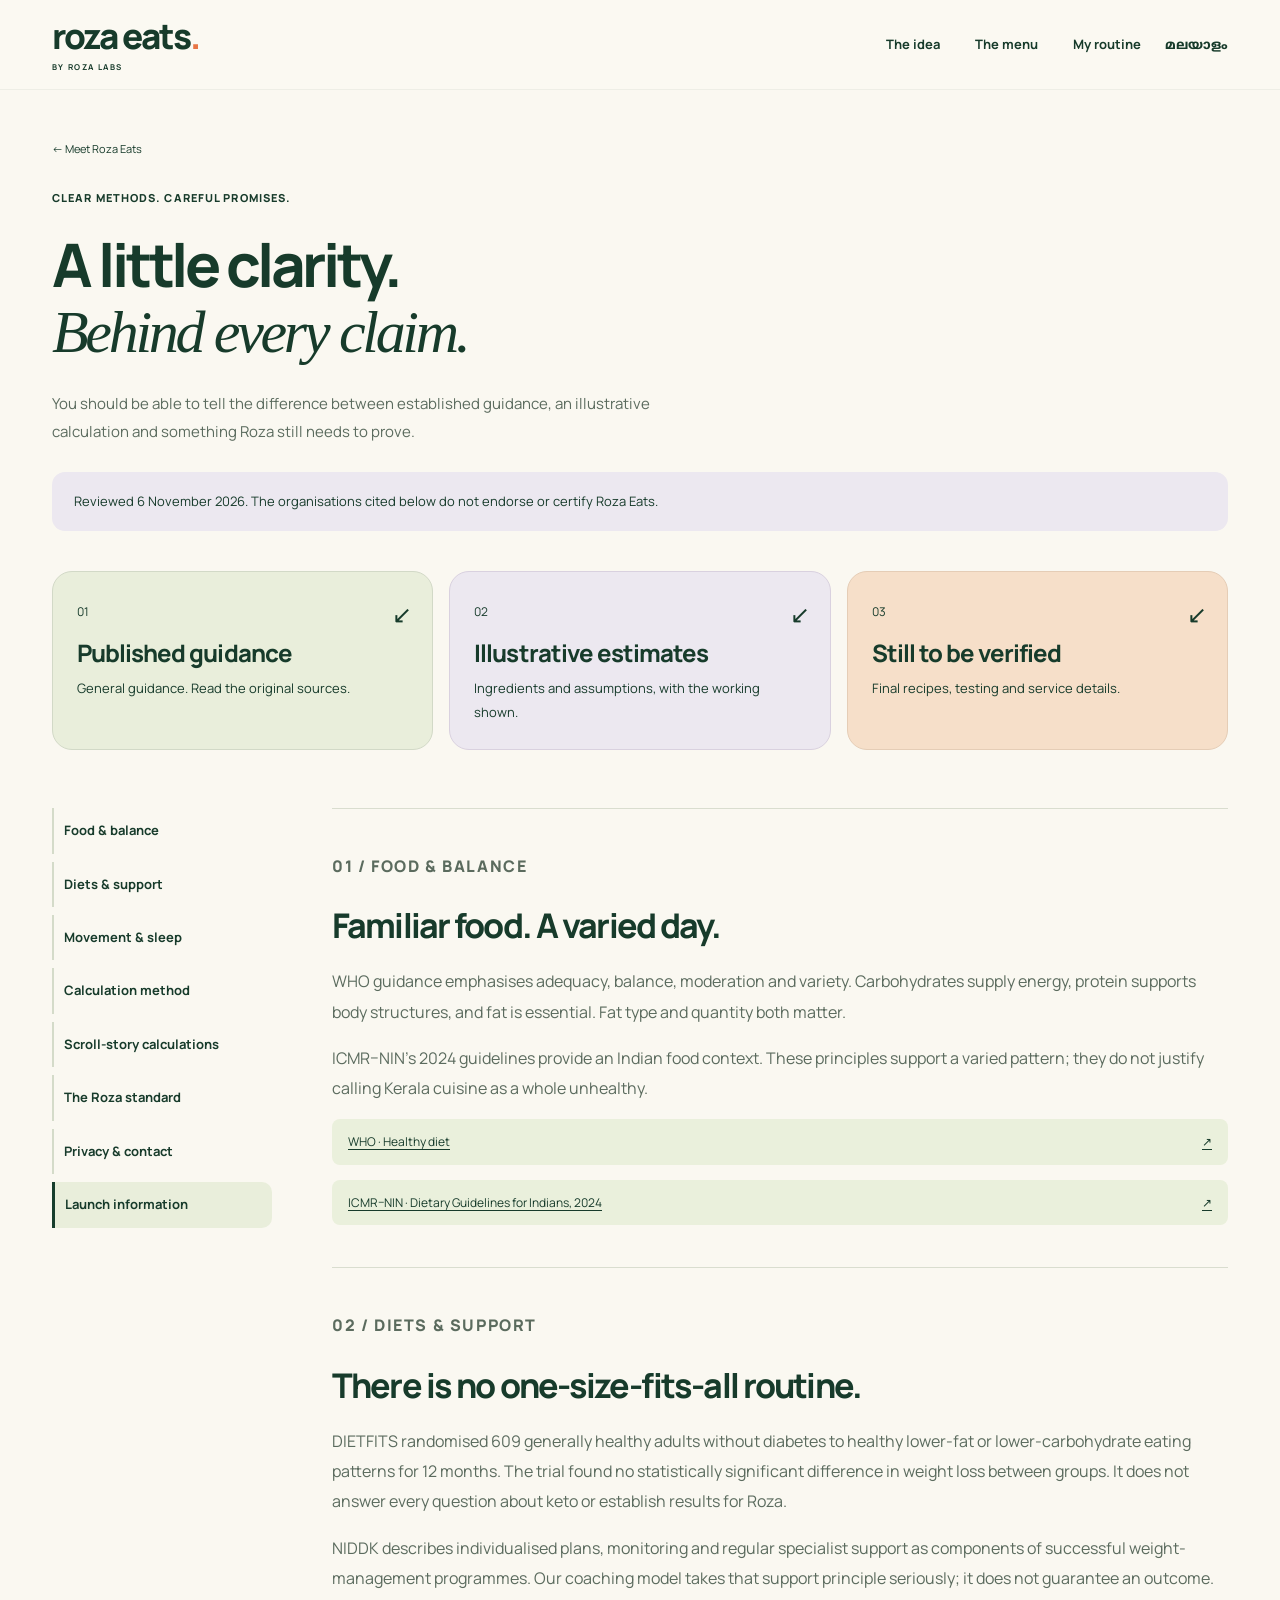
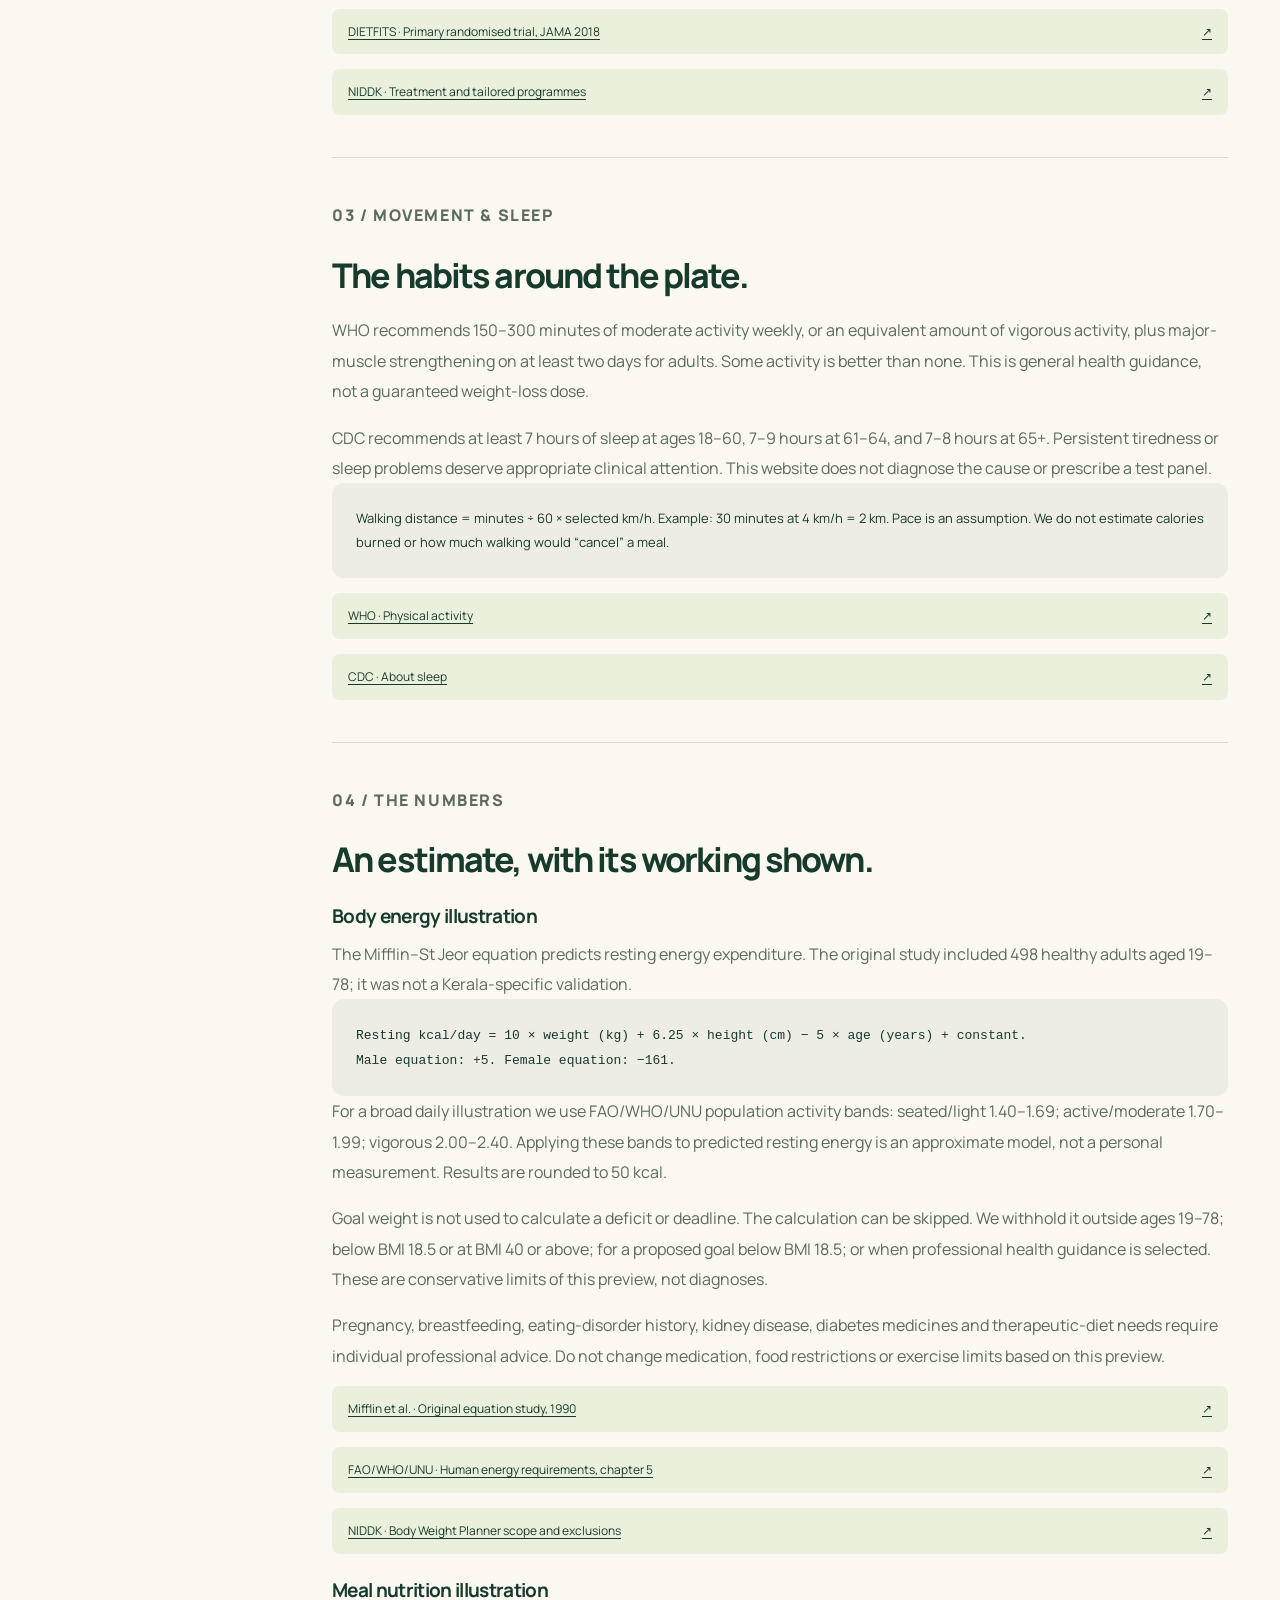
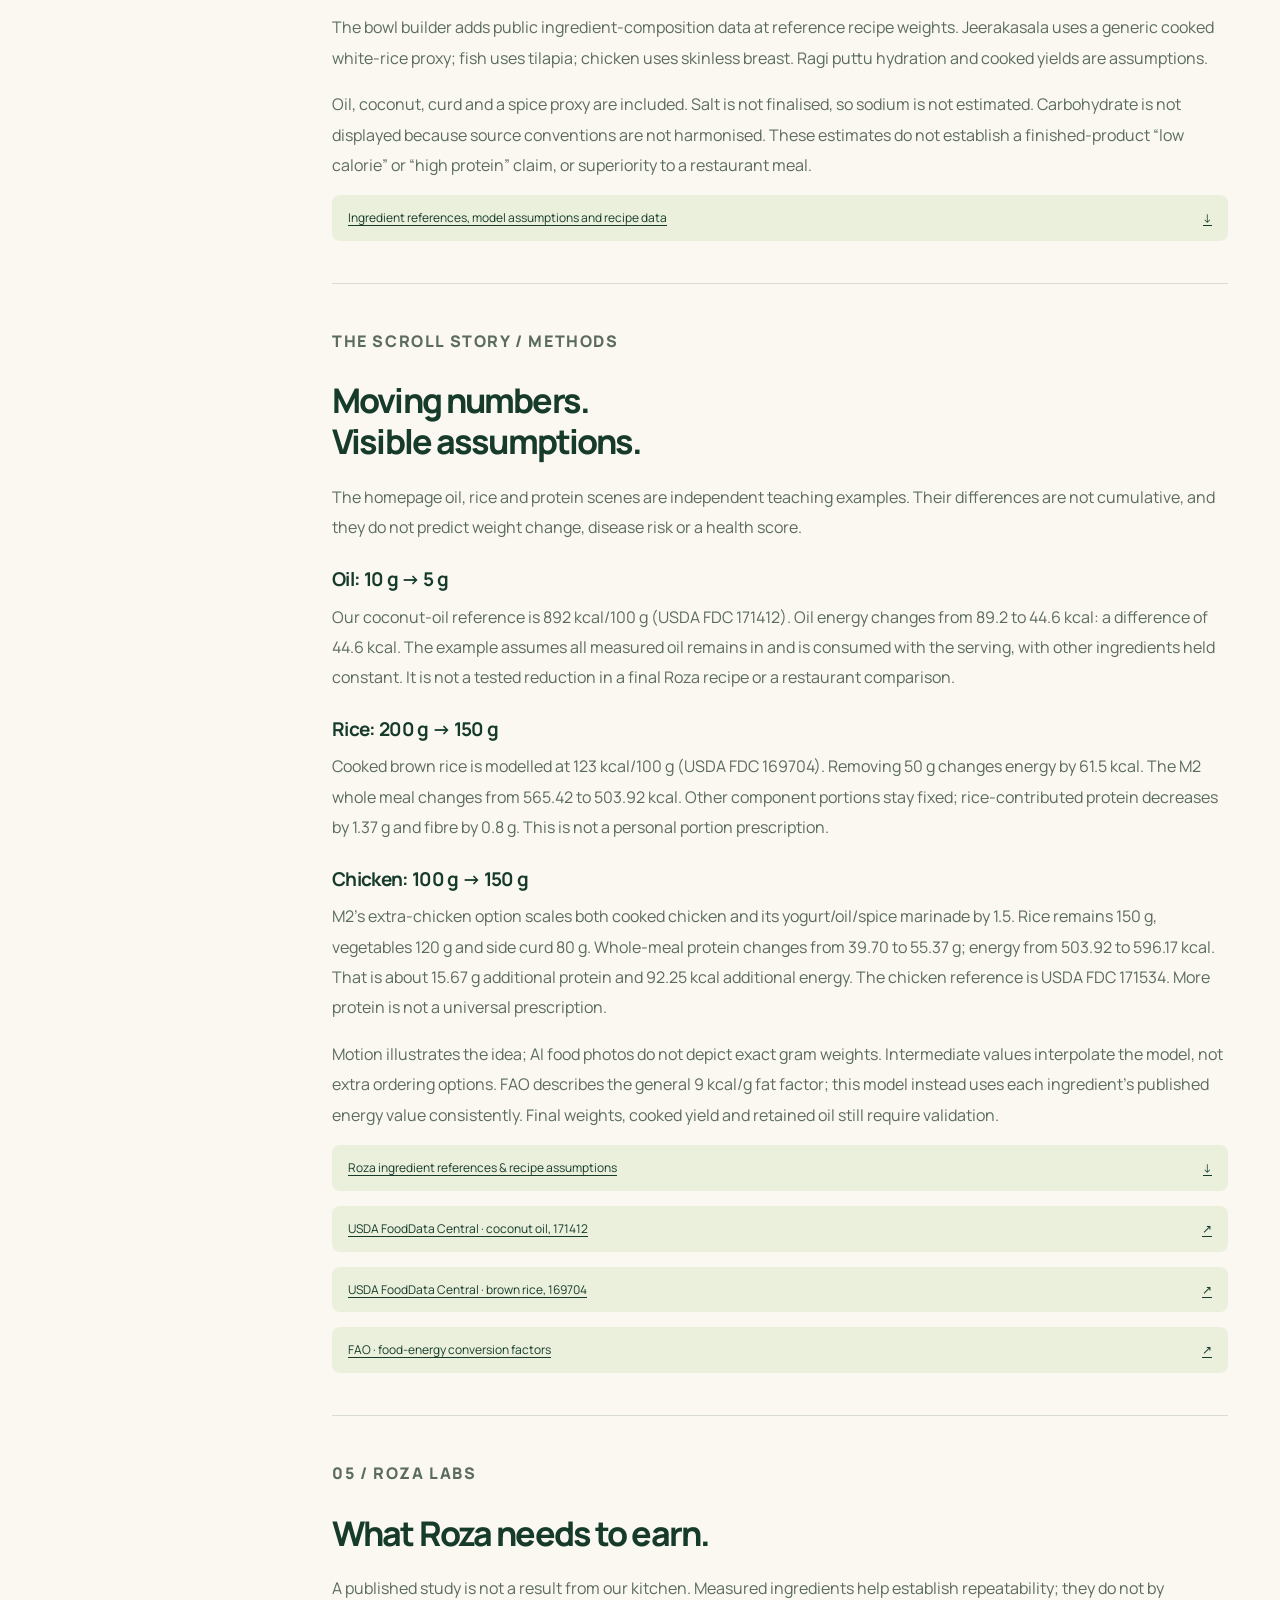
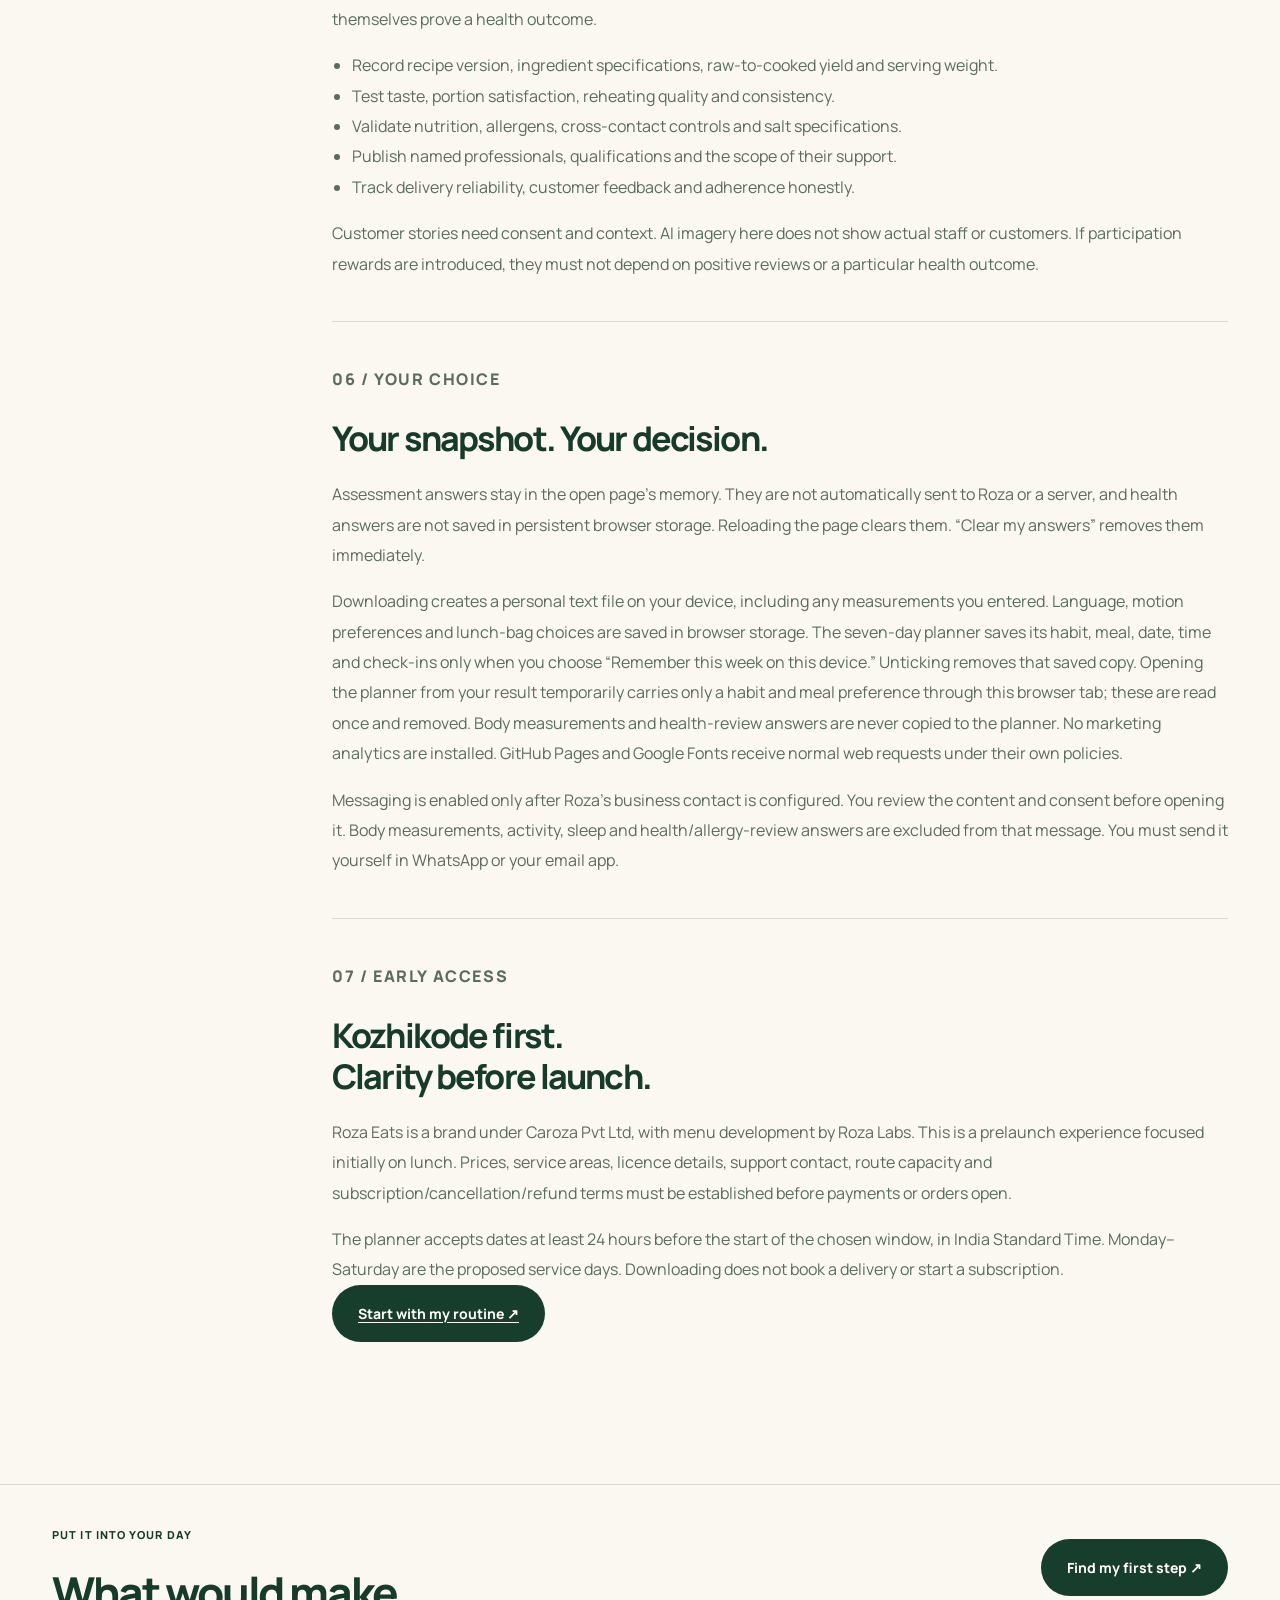
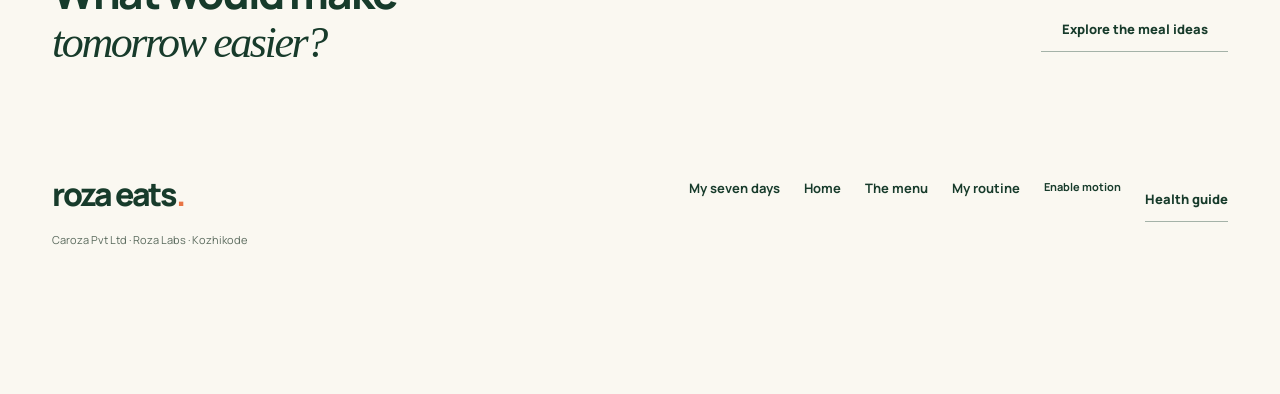
==== commit 01781b32: "Make Roza food routine journey human, calm and clinically careful" ====
--- a/evidence.html
+++ b/evidence.html
@@ -1,15 +1,15 @@
-<!doctype html><html lang="en"><head><meta charset="utf-8"><meta name="viewport" content="width=device-width,initial-scale=1"><meta name="theme-color" content="#173e2d"><title>Evidence, methods & privacy — Roza Eats</title><meta name="description" content="The sources, assumptions and privacy choices behind Roza Eats. Understand our food routine approach, nutrition estimates and launch standards."><link rel="icon" href="favicon.svg"><link rel="preconnect" href="https://fonts.googleapis.com"><link rel="preconnect" href="https://fonts.gstatic.com" crossorigin><link href="https://fonts.googleapis.com/css2?family=Manrope:wght@400;500;600;700;800&family=Noto+Sans+Malayalam:wght@400;500;600;700&display=swap" rel="stylesheet"><link rel="stylesheet" href="routine.css?v=3"><script src="site.js?v=5" defer></script><link rel="stylesheet" href="experience.css?v=2"><script src="experience.js?v=1" defer></script><script src="contact-config.js" defer></script><link rel="stylesheet" href="roza-ui.css?v=1"><script src="roza-ui.js?v=1" defer></script></head><body class="evidence-page">
-<a class="skip-link" href="#main">Skip to evidence</a><header class="nav-shell"><a class="brand" href="index.html">roza eats<span>.</span><small>BY ROZA LABS</small></a><nav id="main-nav" aria-label="Main"><a href="index.html" data-ml="ആശയം">The idea</a><a href="menu.html" data-ml="മെനു">The menu</a><a href="routine.html" data-ml="എന്റെ ശീലം">My routine</a></nav><div class="nav-actions"><button class="language-control" data-language>മലയാളം</button><button class="mobile-nav" aria-controls="main-nav" aria-expanded="false" aria-label="Open menu">☰</button></div></header>
-<main id="main"><div class="shell subpage-head"><a class="back-link" href="index.html" data-ml="← Rozaയെ പരിചയപ്പെടാം">← Meet Roza Eats</a><p class="eyebrow" data-ml="വ്യക്തമായ രീതി. ശ്രദ്ധയുള്ള വാഗ്ദാനങ്ങൾ.">CLEAR METHODS. CAREFUL PROMISES.</p><h1 data-ml="പറയുന്നതിന്<br><em>ഒരു അടിസ്ഥാനം.</em>">A little clarity.<br><em>Behind every claim.</em></h1><p data-ml="പൊതുവായ പോഷക അറിവ്, മാതൃകാ കണക്കുകൾ, Rozaയ്ക്ക് ഇനിയും സ്ഥിരീകരിക്കാനുള്ളത്. ഇവ തമ്മിലുള്ള വ്യത്യാസം നിങ്ങൾ അറിയണം.">You should be able to tell the difference between established guidance, an illustrative calculation and something Roza still needs to prove.</p><div class="evidence-status" data-ml="പരിശോധിച്ചത്: 6 നവംബർ 2026. ഈ സ്ഥാപനങ്ങൾ Roza Eats-നെ അംഗീകരിക്കുകയോ സർട്ടിഫൈ ചെയ്യുകയോ ചെയ്തിട്ടില്ല.">Reviewed 6 November 2026. The organisations cited below do not endorse or certify Roza Eats.</div></div>
-<section class="shell evidence-key" aria-label="How to read this page"><a href="#balance"><span>01</span><h2 data-ml="പ്രസിദ്ധീകരിച്ച മാർഗനിർദേശം">Published guidance</h2><p data-ml="പൊതുവായ അറിവ്. സ്രോതസ്സുകൾ പരിശോധിക്കാം.">General guidance. Read the original sources.</p><b aria-hidden="true">↙</b></a><a href="#calculator"><span>02</span><h2 data-ml="മാതൃകാ കണക്കുകൾ">Illustrative estimates</h2><p data-ml="ചേരുവകളും അനുമാനങ്ങളും ചേർന്ന കണക്കുകൾ.">Ingredients and assumptions, with the working shown.</p><b aria-hidden="true">↙</b></a><a href="#roza-standard"><span>03</span><h2 data-ml="സ്ഥിരീകരിക്കാനുള്ളത്">Still to be verified</h2><p data-ml="അന്തിമ റെസിപ്പി, പരീക്ഷണം, സേവന വിവരം.">Final recipes, testing and service details.</p><b aria-hidden="true">↙</b></a></section><div class="shell evidence-layout"><nav class="evidence-nav" aria-label="Evidence sections"><a href="#balance" data-ml="ഭക്ഷണ സന്തുലിതാവസ്ഥ">Food & balance</a><a href="#diets" data-ml="ഡയറ്റും പിന്തുണയും">Diets & support</a><a href="#movement" data-ml="ചലനവും ഉറക്കവും">Movement & sleep</a><a href="#calculator" data-ml="കണക്കിന്റെ രീതി">Calculation method</a><a href="#measure-story" data-ml="സ്ക്രോൾ കണക്കുകൾ">Scroll-story calculations</a><a href="#roza-standard" data-ml="Rozaയുടെ മാനദണ്ഡം">The Roza standard</a><a href="#privacy" data-ml="സ്വകാര്യത">Privacy & contact</a><a href="#launch" data-ml="ലോഞ്ച് വിവരം">Launch information</a></nav>
-<div class="evidence-content"><section id="balance"><p class="eyebrow">01 / FOOD & BALANCE</p><h2 data-ml="പരിചിത ഭക്ഷണം. വൈവിധ്യമുള്ള ഒരു ദിവസം.">Familiar food. A varied day.</h2><p data-ml="WHO മാർഗനിർദേശം മതിയായ പോഷണം, സന്തുലിതാവസ്ഥ, മിതത്വം, വൈവിധ്യം എന്നിവയിലാണ് ശ്രദ്ധ കേന്ദ്രീകരിക്കുന്നത്. കാർബോഹൈഡ്രേറ്റ് ഊർജം നൽകുന്നു; പ്രോട്ടീൻ ശരീരഘടകങ്ങളെ പിന്തുണയ്ക്കുന്നു; കൊഴുപ്പും ആവശ്യമായ പോഷകമാണ്. കൊഴുപ്പിന്റെ തരവും അളവും പ്രധാനമാണ്.">WHO guidance emphasises adequacy, balance, moderation and variety. Carbohydrates supply energy, protein supports body structures, and fat is essential. Fat type and quantity both matter.</p><p data-ml="ICMR–NIN 2024 മാർഗനിർദേശം ഇന്ത്യയിലെ ഭക്ഷണരീതികൾക്കുള്ള ഒരു അടിസ്ഥാനമാണ്. ഈ ആശയങ്ങൾ കേരള ഭക്ഷണത്തെ മുഴുവനായി അനാരോഗ്യകരമെന്ന് വിളിക്കുന്നതിനെ പിന്തുണയ്ക്കുന്നില്ല.">ICMR–NIN’s 2024 guidelines provide an Indian food context. These principles support a varied pattern; they do not justify calling Kerala cuisine as a whole unhealthy.</p><a class="source-row" href="https://www.who.int/en/news-room/fact-sheets/detail/healthy-diet" target="_blank" rel="noopener">WHO · Healthy diet <span>↗</span></a><a class="source-row" href="https://www.nin.res.in/dietaryguidelines/pdfjs/locale/DGI24thJune2024fin.pdf" target="_blank" rel="noopener">ICMR–NIN · Dietary Guidelines for Indians, 2024 <span>↗</span></a></section>
-<section id="diets"><p class="eyebrow">02 / DIETS & SUPPORT</p><h2 data-ml="ഒരേ ഡയറ്റ് എല്ലാവർക്കും ഒരുപോലെയല്ല.">There is no one-size-fits-all routine.</h2><p data-ml="DIETFITS പഠനത്തിൽ പ്രമേഹമില്ലാത്ത 609 മുതിർന്നവരെ 12 മാസം ആരോഗ്യകരമായ കുറഞ്ഞ കൊഴുപ്പ് അല്ലെങ്കിൽ കുറഞ്ഞ കാർബ് ഭക്ഷണരീതികളിലേക്ക് നിയോഗിച്ചു. ഭാരം കുറഞ്ഞതിൽ രണ്ടു ഗ്രൂപ്പുകൾക്കും ഇടയിൽ സ്ഥിതിവിവരശാസ്ത്രപരമായി പ്രധാന വ്യത്യാസം കണ്ടെത്തിയില്ല. ഇത് കീറ്റോയെക്കുറിച്ചുള്ള എല്ലാ ചോദ്യങ്ങൾക്കും ഉത്തരമോ Rozaയുടെ ഫലത്തിന്റെ തെളിവോ അല്ല.">DIETFITS randomised 609 generally healthy adults without diabetes to healthy lower-fat or lower-carbohydrate eating patterns for 12 months. The trial found no statistically significant difference in weight loss between groups. It does not answer every question about keto or establish results for Roza.</p><p data-ml="വ്യക്തിഗത പ്ലാനുകൾ, നിരീക്ഷണം, വിദഗ്ധരുടെ പതിവായ പിന്തുണ എന്നിവ NIDDK വിജയകരമായ ഭാരം നിയന്ത്രണ പരിപാടികളുടെ ഭാഗങ്ങളായി വിവരിക്കുന്നു. ഞങ്ങളുടെ പരിശീലക സമീപനം ഈ പിന്തുണയുടെ ആശയം പിന്തുടരുന്നു; ഫലങ്ങൾ ഉറപ്പാക്കുന്നില്ല.">NIDDK describes individualised plans, monitoring and regular specialist support as components of successful weight-management programmes. Our coaching model takes that support principle seriously; it does not guarantee an outcome.</p><a class="source-row" href="https://pubmed.ncbi.nlm.nih.gov/29466592/" target="_blank" rel="noopener">DIETFITS · Primary randomised trial, JAMA 2018 <span>↗</span></a><a class="source-row" href="https://www.niddk.nih.gov/health-information/weight-management/adult-overweight-obesity/treatment" target="_blank" rel="noopener">NIDDK · Treatment and tailored programmes <span>↗</span></a></section>
-<section id="movement"><p class="eyebrow">03 / MOVEMENT & SLEEP</p><h2 data-ml="പ്ലേറ്റിന് അപ്പുറമുള്ള ശീലങ്ങൾ.">The habits around the plate.</h2><p data-ml="മുതിർന്നവർക്ക് WHO ആഴ്ചയിൽ 150–300 മിനിറ്റ് മിതമായ ശാരീരിക പ്രവർത്തനമോ തത്തുല്യമായ ശക്തമായ പ്രവർത്തനമോ, പ്രധാന പേശികൾക്കുള്ള ശക്തിവ്യായാമം കുറഞ്ഞത് രണ്ടു ദിവസമോ നിർദേശിക്കുന്നു. ഏതാനും പ്രവർത്തനം പോലും ഒന്നുമില്ലാത്തതിനെക്കാൾ നല്ലതാണ്. ഇത് ഭാരം കുറയുമെന്ന ഉറപ്പുള്ള വ്യായാമ അളവ് അല്ല.">WHO recommends 150–300 minutes of moderate activity weekly, or an equivalent amount of vigorous activity, plus major-muscle strengthening on at least two days for adults. Some activity is better than none. This is general health guidance, not a guaranteed weight-loss dose.</p><p data-ml="CDC പ്രകാരം 18–60 വയസ്സിൽ കുറഞ്ഞത് 7 മണിക്കൂർ ഉറക്കം; 61–64 വയസ്സിൽ 7–9 മണിക്കൂർ; 65-ന് മുകളിൽ 7–8 മണിക്കൂർ. തുടർച്ചയായ ക്ഷീണമോ ഉറക്കപ്രശ്നമോ ഉണ്ടെങ്കിൽ ആരോഗ്യവിദഗ്ധനോട് സംസാരിക്കുക. ഈ സൈറ്റ് പരിശോധനകൾ നിർദേശിക്കുകയോ രോഗനിർണയം നടത്തുകയോ ചെയ്യുന്നില്ല.">CDC recommends at least 7 hours of sleep at ages 18–60, 7–9 hours at 61–64, and 7–8 hours at 65+. Persistent tiredness or sleep problems deserve appropriate clinical attention. This website does not diagnose the cause or prescribe a test panel.</p><div class="method-box" data-ml="നടത്തത്തിന്റെ ദൂരം = മിനിറ്റ് ÷ 60 × തിരഞ്ഞെടുത്ത km/h. ഉദാഹരണം: 30 മിനിറ്റ് × 4 km/h = 2 km. വേഗം ഒരു അനുമാനമാണ്. എത്ര കലോറി കത്തുന്നു എന്നോ ഭക്ഷണം ഒഴിവാക്കാനുള്ള തുകയെന്നോ ഇത് കണക്കാക്കുന്നില്ല.">Walking distance = minutes ÷ 60 × selected km/h. Example: 30 minutes at 4 km/h = 2 km. Pace is an assumption. We do not estimate calories burned or how much walking would “cancel” a meal.</div><a class="source-row" href="https://www.who.int/europe/news-room/fact-sheets/item/physical-activity" target="_blank" rel="noopener">WHO · Physical activity <span>↗</span></a><a class="source-row" href="https://www.cdc.gov/sleep/about/index.html" target="_blank" rel="noopener">CDC · About sleep <span>↗</span></a></section>
-<section id="calculator"><p class="eyebrow">04 / THE NUMBERS</p><h2 data-ml="കണക്കാണ്. കൃത്യമായ അളവെടുപ്പ് അല്ല.">An estimate, with its working shown.</h2><h3 data-ml="ശരീര ഊർജത്തിന്റെ മാതൃക">Body energy illustration</h3><p data-ml="Mifflin–St Jeor സമവാക്യം വിശ്രമാവസ്ഥയിലെ ഊർജം കണക്കാക്കുന്നു. ആദ്യ പഠനം 19–78 വയസ്സുള്ള 498 ആരോഗ്യവാന്മാരായ മുതിർന്നവരിലായിരുന്നു; കേരളത്തിൽ നടത്തിയ പഠനം അല്ല.">The Mifflin–St Jeor equation predicts resting energy expenditure. The original study included 498 healthy adults aged 19–78; it was not a Kerala-specific validation.</p><div class="method-box"><code>Resting kcal/day = 10 × weight (kg) + 6.25 × height (cm) − 5 × age (years) + constant.<br>Male equation: +5. Female equation: −161.</code></div><p data-ml="ദിവസത്തെ പ്രവർത്തനം മനസ്സിലാക്കാൻ FAO/WHO/UNU ജനസംഖ്യാതല PAL പരിധികൾ ഉപയോഗിക്കുന്നു: ഇരുന്നുള്ള/ലഘു പ്രവർത്തനം 1.40–1.69; സജീവ ദിവസം 1.70–1.99; കഠിന പ്രവർത്തനം 2.00–2.40. പ്രവചിച്ച വിശ്രമ ഊർജത്തെ ഈ പരിധികൾ കൊണ്ട് ഗുണിക്കുന്നത് ഏകദേശ മാതൃകയാണ്; വ്യക്തിഗത പരിശോധനയ്ക്ക് പകരമല്ല. 50 kcal-ലേക്ക് വട്ടമിടുന്നു.">For a broad daily illustration we use FAO/WHO/UNU population activity bands: seated/light 1.40–1.69; active/moderate 1.70–1.99; vigorous 2.00–2.40. Applying these bands to predicted resting energy is an approximate model, not a personal measurement. Results are rounded to 50 kcal.</p><p data-ml="ലക്ഷ്യഭാരം കലോറി കുറയ്ക്കാനോ സമയപരിധി പ്രവചിക്കാനോ ഉപയോഗിക്കുന്നില്ല. കണക്ക് ഒഴിവാക്കാം. പ്രായം 19–78-ന് പുറത്താണെങ്കിൽ, BMI 18.5-ന് താഴെയോ 40-ഓ അതിലധികമോ ആണെങ്കിൽ, ലക്ഷ്യം BMI 18.5-ന് താഴെയാണെങ്കിൽ, ആരോഗ്യപരമായ സഹായം തിരഞ്ഞെടുത്താൽ വ്യക്തിഗത ഊർജ കണക്ക് കാണിക്കില്ല. ഇവ ഈ മാതൃകയുടെ സൂക്ഷ്മപരിധികളാണ്; രോഗനിർണയം അല്ല.">Goal weight is not used to calculate a deficit or deadline. The calculation can be skipped. We withhold it outside ages 19–78; below BMI 18.5 or at BMI 40 or above; for a proposed goal below BMI 18.5; or when professional health guidance is selected. These are conservative limits of this preview, not diagnoses.</p><p data-ml="ഗർഭകാലം, മുലയൂട്ടൽ, ഭക്ഷണവുമായി ബന്ധപ്പെട്ട മാനസികാരോഗ്യ പ്രശ്നങ്ങളുടെ ചരിത്രം, വൃക്കരോഗം, പ്രമേഹമരുന്നുകൾ, ചികിത്സാ ഡയറ്റ് ആവശ്യങ്ങൾ എന്നിവയ്ക്ക് വ്യക്തിഗത വിദഗ്ധ ഉപദേശം വേണം. മരുന്നോ ഭക്ഷണമോ വ്യായാമമോ ഈ വെബ്സൈറ്റിനെ മാത്രം ആശ്രയിച്ച് മാറ്റരുത്.">Pregnancy, breastfeeding, eating-disorder history, kidney disease, diabetes medicines and therapeutic-diet needs require individual professional advice. Do not change medication, food restrictions or exercise limits based on this preview.</p><a class="source-row" href="https://pubmed.ncbi.nlm.nih.gov/2305711/" target="_blank" rel="noopener">Mifflin et al. · Original equation study, 1990 <span>↗</span></a><a class="source-row" href="https://www.fao.org/4/y5686e/y5686e07.htm" target="_blank" rel="noopener">FAO/WHO/UNU · Human energy requirements, chapter 5 <span>↗</span></a><a class="source-row" href="https://www.niddk.nih.gov/health-information/weight-management/body-weight-planner" target="_blank" rel="noopener">NIDDK · Body Weight Planner scope and exclusions <span>↗</span></a>
+<!DOCTYPE html>
+<html lang="en"><head><meta charset="utf-8"/><meta content="width=device-width,initial-scale=1" name="viewport"/><meta content="#173e2d" name="theme-color"/><title>Evidence, methods &amp; privacy — Roza Eats</title><meta content="The sources, assumptions and privacy choices behind Roza Eats. Understand our food routine approach, nutrition estimates and launch standards." name="description"/><link href="favicon.svg" rel="icon"/><link href="https://fonts.googleapis.com" rel="preconnect"/><link crossorigin="" href="https://fonts.gstatic.com" rel="preconnect"/><link href="https://fonts.googleapis.com/css2?family=Manrope:wght@400;500;600;700;800&amp;family=Noto+Sans+Malayalam:wght@400;500;600;700&amp;display=swap" rel="stylesheet"/><link href="routine.css?v=3" rel="stylesheet"/><script defer="" src="site.js?v=5"></script><link href="experience.css?v=2" rel="stylesheet"/><script defer="" src="experience.js?v=human-routine-1"></script><script defer="" src="contact-config.js"></script><link href="roza-ui.css?v=1" rel="stylesheet"/><script defer="" src="roza-ui.js?v=1"></script><link href="human-routine.css?v=1" rel="stylesheet"/><script defer="True" src="human-routine.js?v=1"></script></head><body class="evidence-page">
+<a class="skip-link" href="#main">Skip to evidence</a><header class="nav-shell"><a class="brand" href="index.html">roza eats<span>.</span><small>BY ROZA LABS</small></a><nav aria-label="Main" id="main-nav"><a data-ml="ആശയം" href="index.html">The idea</a><a data-ml="മെനു" href="menu.html">The menu</a><a data-ml="എന്റെ ശീലം" href="routine.html">My routine</a></nav><div class="nav-actions"><button class="language-control" data-language="">മലയാളം</button><button aria-controls="main-nav" aria-expanded="false" aria-label="Open menu" class="mobile-nav">☰</button></div></header>
+<main id="main"><div class="shell subpage-head"><a class="back-link" data-ml="← Rozaയെ പരിചയപ്പെടാം" href="index.html">← Meet Roza Eats</a><p class="eyebrow" data-ml="വ്യക്തമായ രീതി. ശ്രദ്ധയുള്ള വാഗ്ദാനങ്ങൾ.">CLEAR METHODS. CAREFUL PROMISES.</p><h1 data-ml="പറയുന്നതിന്&lt;br&gt;&lt;em&gt;ഒരു അടിസ്ഥാനം.&lt;/em&gt;">A little clarity.<br/><em>Behind every claim.</em></h1><p data-ml="പൊതുവായ പോഷക അറിവ്, മാതൃകാ കണക്കുകൾ, Rozaയ്ക്ക് ഇനിയും സ്ഥിരീകരിക്കാനുള്ളത്. ഇവ തമ്മിലുള്ള വ്യത്യാസം നിങ്ങൾ അറിയണം.">You should be able to tell the difference between established guidance, an illustrative calculation and something Roza still needs to prove.</p><div class="evidence-status" data-ml="പരിശോധിച്ചത്: 6 നവംബർ 2026. ഈ സ്ഥാപനങ്ങൾ Roza Eats-നെ അംഗീകരിക്കുകയോ സർട്ടിഫൈ ചെയ്യുകയോ ചെയ്തിട്ടില്ല.">Reviewed 6 November 2026. The organisations cited below do not endorse or certify Roza Eats.</div></div>
+<section aria-label="How to read this page" class="shell evidence-key"><a href="#balance"><span>01</span><h2 data-ml="പ്രസിദ്ധീകരിച്ച മാർഗനിർദേശം">Published guidance</h2><p data-ml="പൊതുവായ അറിവ്. സ്രോതസ്സുകൾ പരിശോധിക്കാം.">General guidance. Read the original sources.</p><b aria-hidden="true">↙</b></a><a href="#calculator"><span>02</span><h2 data-ml="മാതൃകാ കണക്കുകൾ">Illustrative estimates</h2><p data-ml="ചേരുവകളും അനുമാനങ്ങളും ചേർന്ന കണക്കുകൾ.">Ingredients and assumptions, with the working shown.</p><b aria-hidden="true">↙</b></a><a href="#roza-standard"><span>03</span><h2 data-ml="സ്ഥിരീകരിക്കാനുള്ളത്">Still to be verified</h2><p data-ml="അന്തിമ റെസിപ്പി, പരീക്ഷണം, സേവന വിവരം.">Final recipes, testing and service details.</p><b aria-hidden="true">↙</b></a></section><div class="shell evidence-layout"><nav aria-label="Evidence sections" class="evidence-nav"><a data-ml="ഭക്ഷണ സന്തുലിതാവസ്ഥ" href="#balance">Food &amp; balance</a><a data-ml="ഡയറ്റും പിന്തുണയും" href="#diets">Diets &amp; support</a><a data-ml="ചലനവും ഉറക്കവും" href="#movement">Movement &amp; sleep</a><a data-ml="കണക്കിന്റെ രീതി" href="#calculator">Calculation method</a><a data-ml="സ്ക്രോൾ കണക്കുകൾ" href="#measure-story">Scroll-story calculations</a><a data-ml="Rozaയുടെ മാനദണ്ഡം" href="#roza-standard">The Roza standard</a><a data-ml="സ്വകാര്യത" href="#privacy">Privacy &amp; contact</a><a data-ml="ലോഞ്ച് വിവരം" href="#launch">Launch information</a></nav>
+<div class="evidence-content"><section id="balance"><p class="eyebrow">01 / FOOD &amp; BALANCE</p><h2 data-ml="പരിചിത ഭക്ഷണം. വൈവിധ്യമുള്ള ഒരു ദിവസം.">Familiar food. A varied day.</h2><p data-ml="WHO മാർഗനിർദേശം മതിയായ പോഷണം, സന്തുലിതാവസ്ഥ, മിതത്വം, വൈവിധ്യം എന്നിവയിലാണ് ശ്രദ്ധ കേന്ദ്രീകരിക്കുന്നത്. കാർബോഹൈഡ്രേറ്റ് ഊർജം നൽകുന്നു; പ്രോട്ടീൻ ശരീരഘടകങ്ങളെ പിന്തുണയ്ക്കുന്നു; കൊഴുപ്പും ആവശ്യമായ പോഷകമാണ്. കൊഴുപ്പിന്റെ തരവും അളവും പ്രധാനമാണ്.">WHO guidance emphasises adequacy, balance, moderation and variety. Carbohydrates supply energy, protein supports body structures, and fat is essential. Fat type and quantity both matter.</p><p data-ml="ICMR–NIN 2024 മാർഗനിർദേശം ഇന്ത്യയിലെ ഭക്ഷണരീതികൾക്കുള്ള ഒരു അടിസ്ഥാനമാണ്. ഈ ആശയങ്ങൾ കേരള ഭക്ഷണത്തെ മുഴുവനായി അനാരോഗ്യകരമെന്ന് വിളിക്കുന്നതിനെ പിന്തുണയ്ക്കുന്നില്ല.">ICMR–NIN’s 2024 guidelines provide an Indian food context. These principles support a varied pattern; they do not justify calling Kerala cuisine as a whole unhealthy.</p><a class="source-row" href="https://www.who.int/en/news-room/fact-sheets/detail/healthy-diet" rel="noopener" target="_blank">WHO · Healthy diet <span>↗</span></a><a class="source-row" href="https://www.nin.res.in/dietaryguidelines/pdfjs/locale/DGI24thJune2024fin.pdf" rel="noopener" target="_blank">ICMR–NIN · Dietary Guidelines for Indians, 2024 <span>↗</span></a></section>
+<section id="diets"><p class="eyebrow">02 / DIETS &amp; SUPPORT</p><h2 data-ml="ഒരേ ഡയറ്റ് എല്ലാവർക്കും ഒരുപോലെയല്ല.">There is no one-size-fits-all routine.</h2><p data-ml="DIETFITS പഠനത്തിൽ പ്രമേഹമില്ലാത്ത 609 മുതിർന്നവരെ 12 മാസം ആരോഗ്യകരമായ കുറഞ്ഞ കൊഴുപ്പ് അല്ലെങ്കിൽ കുറഞ്ഞ കാർബ് ഭക്ഷണരീതികളിലേക്ക് നിയോഗിച്ചു. ഭാരം കുറഞ്ഞതിൽ രണ്ടു ഗ്രൂപ്പുകൾക്കും ഇടയിൽ സ്ഥിതിവിവരശാസ്ത്രപരമായി പ്രധാന വ്യത്യാസം കണ്ടെത്തിയില്ല. ഇത് കീറ്റോയെക്കുറിച്ചുള്ള എല്ലാ ചോദ്യങ്ങൾക്കും ഉത്തരമോ Rozaയുടെ ഫലത്തിന്റെ തെളിവോ അല്ല.">DIETFITS randomised 609 generally healthy adults without diabetes to healthy lower-fat or lower-carbohydrate eating patterns for 12 months. The trial found no statistically significant difference in weight loss between groups. It does not answer every question about keto or establish results for Roza.</p><p data-ml="വ്യക്തിഗത പ്ലാനുകൾ, നിരീക്ഷണം, വിദഗ്ധരുടെ പതിവായ പിന്തുണ എന്നിവ NIDDK വിജയകരമായ ഭാരം നിയന്ത്രണ പരിപാടികളുടെ ഭാഗങ്ങളായി വിവരിക്കുന്നു. ഞങ്ങളുടെ പരിശീലക സമീപനം ഈ പിന്തുണയുടെ ആശയം പിന്തുടരുന്നു; ഫലങ്ങൾ ഉറപ്പാക്കുന്നില്ല.">NIDDK describes individualised plans, monitoring and regular specialist support as components of successful weight-management programmes. Our coaching model takes that support principle seriously; it does not guarantee an outcome.</p><a class="source-row" href="https://pubmed.ncbi.nlm.nih.gov/29466592/" rel="noopener" target="_blank">DIETFITS · Primary randomised trial, JAMA 2018 <span>↗</span></a><a class="source-row" href="https://www.niddk.nih.gov/health-information/weight-management/adult-overweight-obesity/treatment" rel="noopener" target="_blank">NIDDK · Treatment and tailored programmes <span>↗</span></a></section>
+<section id="movement"><p class="eyebrow">03 / MOVEMENT &amp; SLEEP</p><h2 data-ml="പ്ലേറ്റിന് അപ്പുറമുള്ള ശീലങ്ങൾ.">The habits around the plate.</h2><p data-ml="മുതിർന്നവർക്ക് WHO ആഴ്ചയിൽ 150–300 മിനിറ്റ് മിതമായ ശാരീരിക പ്രവർത്തനമോ തത്തുല്യമായ ശക്തമായ പ്രവർത്തനമോ, പ്രധാന പേശികൾക്കുള്ള ശക്തിവ്യായാമം കുറഞ്ഞത് രണ്ടു ദിവസമോ നിർദേശിക്കുന്നു. ഏതാനും പ്രവർത്തനം പോലും ഒന്നുമില്ലാത്തതിനെക്കാൾ നല്ലതാണ്. ഇത് ഭാരം കുറയുമെന്ന ഉറപ്പുള്ള വ്യായാമ അളവ് അല്ല.">WHO recommends 150–300 minutes of moderate activity weekly, or an equivalent amount of vigorous activity, plus major-muscle strengthening on at least two days for adults. Some activity is better than none. This is general health guidance, not a guaranteed weight-loss dose.</p><p data-ml="CDC പ്രകാരം 18–60 വയസ്സിൽ കുറഞ്ഞത് 7 മണിക്കൂർ ഉറക്കം; 61–64 വയസ്സിൽ 7–9 മണിക്കൂർ; 65-ന് മുകളിൽ 7–8 മണിക്കൂർ. തുടർച്ചയായ ക്ഷീണമോ ഉറക്കപ്രശ്നമോ ഉണ്ടെങ്കിൽ ആരോഗ്യവിദഗ്ധനോട് സംസാരിക്കുക. ഈ സൈറ്റ് പരിശോധനകൾ നിർദേശിക്കുകയോ രോഗനിർണയം നടത്തുകയോ ചെയ്യുന്നില്ല.">CDC recommends at least 7 hours of sleep at ages 18–60, 7–9 hours at 61–64, and 7–8 hours at 65+. Persistent tiredness or sleep problems deserve appropriate clinical attention. This website does not diagnose the cause or prescribe a test panel.</p><div class="method-box" data-ml="നടത്തത്തിന്റെ ദൂരം = മിനിറ്റ് ÷ 60 × തിരഞ്ഞെടുത്ത km/h. ഉദാഹരണം: 30 മിനിറ്റ് × 4 km/h = 2 km. വേഗം ഒരു അനുമാനമാണ്. എത്ര കലോറി കത്തുന്നു എന്നോ ഭക്ഷണം ഒഴിവാക്കാനുള്ള തുകയെന്നോ ഇത് കണക്കാക്കുന്നില്ല.">Walking distance = minutes ÷ 60 × selected km/h. Example: 30 minutes at 4 km/h = 2 km. Pace is an assumption. We do not estimate calories burned or how much walking would “cancel” a meal.</div><a class="source-row" href="https://www.who.int/europe/news-room/fact-sheets/item/physical-activity" rel="noopener" target="_blank">WHO · Physical activity <span>↗</span></a><a class="source-row" href="https://www.cdc.gov/sleep/about/index.html" rel="noopener" target="_blank">CDC · About sleep <span>↗</span></a></section>
+<section id="calculator"><p class="eyebrow">04 / THE NUMBERS</p><h2 data-ml="കണക്കാണ്. കൃത്യമായ അളവെടുപ്പ് അല്ല.">An estimate, with its working shown.</h2><h3 data-ml="ശരീര ഊർജത്തിന്റെ മാതൃക">Body energy illustration</h3><p data-ml="Mifflin–St Jeor സമവാക്യം വിശ്രമാവസ്ഥയിലെ ഊർജം കണക്കാക്കുന്നു. ആദ്യ പഠനം 19–78 വയസ്സുള്ള 498 ആരോഗ്യവാന്മാരായ മുതിർന്നവരിലായിരുന്നു; കേരളത്തിൽ നടത്തിയ പഠനം അല്ല.">The Mifflin–St Jeor equation predicts resting energy expenditure. The original study included 498 healthy adults aged 19–78; it was not a Kerala-specific validation.</p><div class="method-box"><code>Resting kcal/day = 10 × weight (kg) + 6.25 × height (cm) − 5 × age (years) + constant.<br/>Male equation: +5. Female equation: −161.</code></div><p data-ml="ദിവസത്തെ പ്രവർത്തനം മനസ്സിലാക്കാൻ FAO/WHO/UNU ജനസംഖ്യാതല PAL പരിധികൾ ഉപയോഗിക്കുന്നു: ഇരുന്നുള്ള/ലഘു പ്രവർത്തനം 1.40–1.69; സജീവ ദിവസം 1.70–1.99; കഠിന പ്രവർത്തനം 2.00–2.40. പ്രവചിച്ച വിശ്രമ ഊർജത്തെ ഈ പരിധികൾ കൊണ്ട് ഗുണിക്കുന്നത് ഏകദേശ മാതൃകയാണ്; വ്യക്തിഗത പരിശോധനയ്ക്ക് പകരമല്ല. 50 kcal-ലേക്ക് വട്ടമിടുന്നു.">For a broad daily illustration we use FAO/WHO/UNU population activity bands: seated/light 1.40–1.69; active/moderate 1.70–1.99; vigorous 2.00–2.40. Applying these bands to predicted resting energy is an approximate model, not a personal measurement. Results are rounded to 50 kcal.</p><p data-ml="ലക്ഷ്യഭാരം കലോറി കുറയ്ക്കാനോ സമയപരിധി പ്രവചിക്കാനോ ഉപയോഗിക്കുന്നില്ല. കണക്ക് ഒഴിവാക്കാം. പ്രായം 19–78-ന് പുറത്താണെങ്കിൽ, BMI 18.5-ന് താഴെയോ 40-ഓ അതിലധികമോ ആണെങ്കിൽ, ലക്ഷ്യം BMI 18.5-ന് താഴെയാണെങ്കിൽ, ആരോഗ്യപരമായ സഹായം തിരഞ്ഞെടുത്താൽ വ്യക്തിഗത ഊർജ കണക്ക് കാണിക്കില്ല. ഇവ ഈ മാതൃകയുടെ സൂക്ഷ്മപരിധികളാണ്; രോഗനിർണയം അല്ല.">Goal weight is not used to calculate a deficit or deadline. The calculation can be skipped. We withhold it outside ages 19–78; below BMI 18.5 or at BMI 40 or above; for a proposed goal below BMI 18.5; or when professional health guidance is selected. These are conservative limits of this preview, not diagnoses.</p><p data-ml="ഗർഭകാലം, മുലയൂട്ടൽ, ഭക്ഷണവുമായി ബന്ധപ്പെട്ട മാനസികാരോഗ്യ പ്രശ്നങ്ങളുടെ ചരിത്രം, വൃക്കരോഗം, പ്രമേഹമരുന്നുകൾ, ചികിത്സാ ഡയറ്റ് ആവശ്യങ്ങൾ എന്നിവയ്ക്ക് വ്യക്തിഗത വിദഗ്ധ ഉപദേശം വേണം. മരുന്നോ ഭക്ഷണമോ വ്യായാമമോ ഈ വെബ്സൈറ്റിനെ മാത്രം ആശ്രയിച്ച് മാറ്റരുത്.">Pregnancy, breastfeeding, eating-disorder history, kidney disease, diabetes medicines and therapeutic-diet needs require individual professional advice. Do not change medication, food restrictions or exercise limits based on this preview.</p><a class="source-row" href="https://pubmed.ncbi.nlm.nih.gov/2305711/" rel="noopener" target="_blank">Mifflin et al. · Original equation study, 1990 <span>↗</span></a><a class="source-row" href="https://www.fao.org/4/y5686e/y5686e07.htm" rel="noopener" target="_blank">FAO/WHO/UNU · Human energy requirements, chapter 5 <span>↗</span></a><a class="source-row" href="https://www.niddk.nih.gov/health-information/weight-management/body-weight-planner" rel="noopener" target="_blank">NIDDK · Body Weight Planner scope and exclusions <span>↗</span></a>
 <h3 data-ml="മീൽ പോഷക കണക്കുകൾ">Meal nutrition illustration</h3><p data-ml="ബിൽഡർ ചേരുവകളുടെ പൊതുവായ പോഷകവിവരങ്ങളും മാതൃകാ റെസിപ്പിയിലെ ഭാരവും കൂട്ടിയാണ് കണക്കാക്കുന്നത്. ജീരകശാലയ്ക്ക് പൊതുവായ വെള്ള അരി, മീനിന് തിലാപ്പിയ, ചിക്കന് തൊലിയില്ലാത്ത ബ്രെസ്റ്റ് എന്നിവയുടെ റഫറൻസുകളാണ്. റാഗി പുട്ടിന്റെ വെള്ളവും പാകം ചെയ്ത ഭാരവും അനുമാനങ്ങളാണ്.">The bowl builder adds public ingredient-composition data at reference recipe weights. Jeerakasala uses a generic cooked white-rice proxy; fish uses tilapia; chicken uses skinless breast. Ragi puttu hydration and cooked yields are assumptions.</p><p data-ml="എണ്ണ, തേങ്ങ, തൈര്, മസാലയുടെ റഫറൻസ് എന്നിവ ഉൾപ്പെടുന്നു. ഉപ്പിന്റെ അളവ് അന്തിമമായിട്ടില്ല; സോഡിയം കണക്കില്ല. കാർബോഹൈഡ്രേറ്റിന്റെ ഡാറ്റാ രീതികൾ ഏകീകരിച്ചിട്ടില്ലാത്തതിനാൽ അത് കാണിക്കുന്നില്ല. യഥാർത്ഥ ഉൽപ്പന്നത്തിന്റെ സ്ഥിരീകരിച്ച ലേബൽ ലഭ്യമാകുന്നതുവരെ കുറഞ്ഞ കലോറി/കൂടുതൽ പ്രോട്ടീൻ പോലുള്ള ഉൽപ്പന്ന വാദങ്ങളോ റെസ്റ്റോറന്റ് താരതമ്യമോ നടത്തില്ല.">Oil, coconut, curd and a spice proxy are included. Salt is not finalised, so sodium is not estimated. Carbohydrate is not displayed because source conventions are not harmonised. These estimates do not establish a finished-product “low calorie” or “high protein” claim, or superiority to a restaurant meal.</p><a class="source-row" href="nutrition-reference.json">Ingredient references, model assumptions and recipe data <span>↓</span></a></section>
-<section id="measure-story"><p class="eyebrow">THE SCROLL STORY / METHODS</p><h2 data-ml="ചലിക്കുന്ന കണക്കുകൾ.<br>വ്യക്തമായ അനുമാനങ്ങൾ.">Moving numbers.<br>Visible assumptions.</h2><p data-ml="ഹോംപേജിലെ എണ്ണ, ചോറ്, പ്രോട്ടീൻ ഉദാഹരണങ്ങൾ സ്വതന്ത്രമാണ്. ഒരു മാറ്റത്തിന്റെ ഫലം അടുത്തതിൽ കൂട്ടിച്ചേർക്കുന്നില്ല. ശരീരഭാരം, രോഗസാധ്യത, ആരോഗ്യസ്കോർ എന്നിവയുടെ മാറ്റം അവ പ്രവചിക്കുന്നില്ല.">The homepage oil, rice and protein scenes are independent teaching examples. Their differences are not cumulative, and they do not predict weight change, disease risk or a health score.</p><h3 data-ml="എണ്ണ: 10 g → 5 g">Oil: 10 g → 5 g</h3><p data-ml="റെഫറൻസ് മോഡലിലെ വെളിച്ചെണ്ണയ്ക്ക് 892 kcal/100 g ആണ് (USDA FDC 171412). എണ്ണയിലെ ഊർജം 89.2 → 44.6 kcal; വ്യത്യാസം 44.6 kcal. ഈ എണ്ണ മുഴുവനും സർവിങിൽ ഉൾപ്പെട്ട് കഴിക്കുന്നു എന്നും മറ്റെല്ലാ ചേരുവകളും സ്ഥിരമാണെന്നും കരുതുന്നു. ഇത് ഉദാഹരണമാണ്; അന്തിമ Roza റെസിപ്പിയുടെ എണ്ണ കുറച്ച പരീക്ഷണമോ റെസ്റ്റോറന്റ് താരതമ്യമോ അല്ല.">Our coconut-oil reference is 892 kcal/100 g (USDA FDC 171412). Oil energy changes from 89.2 to 44.6 kcal: a difference of 44.6 kcal. The example assumes all measured oil remains in and is consumed with the serving, with other ingredients held constant. It is not a tested reduction in a final Roza recipe or a restaurant comparison.</p><h3 data-ml="ചോറ്: 200 g → 150 g">Rice: 200 g → 150 g</h3><p data-ml="വേവിച്ച ബ്രൗൺ റൈസിന്റെ റഫറൻസ് 123 kcal/100 g ആണ് (USDA FDC 169704). 50 g കുറയുമ്പോൾ 61.5 kcal കുറയും. M2 മീൽ 565.42 → 503.92 kcal. മറ്റു ഘടകങ്ങളുടെ അളവ് മാറുന്നില്ല; ചോറ് നൽകുന്ന പ്രോട്ടീൻ 1.37 g-ഉം ഫൈബർ 0.8 g-ഉം കുറയും. ഇത് വ്യക്തിഗത അളവ് നിർദേശമല്ല.">Cooked brown rice is modelled at 123 kcal/100 g (USDA FDC 169704). Removing 50 g changes energy by 61.5 kcal. The M2 whole meal changes from 565.42 to 503.92 kcal. Other component portions stay fixed; rice-contributed protein decreases by 1.37 g and fibre by 0.8 g. This is not a personal portion prescription.</p><h3 data-ml="ചിക്കൻ: 100 g → 150 g">Chicken: 100 g → 150 g</h3><p data-ml="M2-ന്റെ അധിക ചിക്കൻ ഓപ്ഷൻ ചിക്കനും തൈര്, എണ്ണ, മസാല എന്നിവയുള്ള മാരിനേഡും 1.5 മടങ്ങാക്കുന്നു. ചോറ് 150 g, പച്ചക്കറി 120 g, സൈഡ് തൈര് 80 g എന്നിങ്ങനെ സ്ഥിരമാണ്. മുഴുവൻ മീലിലെ പ്രോട്ടീൻ 39.70 → 55.37 g; ഊർജം 503.92 → 596.17 kcal. ഏകദേശം 15.67 g അധിക പ്രോട്ടീനും 92.25 kcal അധിക ഊർജവും. കൂടുതൽ പ്രോട്ടീൻ എല്ലാവർക്കുമുള്ള നിർദേശമല്ല.">M2’s extra-chicken option scales both cooked chicken and its yogurt/oil/spice marinade by 1.5. Rice remains 150 g, vegetables 120 g and side curd 80 g. Whole-meal protein changes from 39.70 to 55.37 g; energy from 503.92 to 596.17 kcal. That is about 15.67 g additional protein and 92.25 kcal additional energy. The chicken reference is USDA FDC 171534. More protein is not a universal prescription.</p><p data-ml="ചലിക്കുന്ന ചിത്രങ്ങൾ ആശയം വിശദീകരിക്കാനാണ്; AI ഭക്ഷണ ചിത്രങ്ങൾ കൃത്യമായ ഗ്രാമുകളെ കാണിക്കുന്നില്ല. ഇടയ്ക്കുള്ള അക്കങ്ങൾ മാതൃകയുടെ ഇടക്കാല അളവുകളാണ്; ഓർഡർ ഓപ്ഷനുകളല്ല. പൊതുവായ 9 kcal/g കൊഴുപ്പ് ഘടകം FAO വിശദീകരിക്കുന്നു. ഇവിടെ പൊതുഘടകം ഉപയോഗിച്ച് വീണ്ടും കണക്കാക്കാതെ ചേരുവകളുടെ പ്രസിദ്ധീകരിച്ച ഊർജവിവരം തന്നെയാണ് ഉപയോഗിക്കുന്നത്. അന്തിമ ഭാരവും വേവിച്ച അളവും എണ്ണ നിലനിൽപ്പും പരിശോധനയ്ക്ക് വിധേയമാക്കണം.">Motion illustrates the idea; AI food photos do not depict exact gram weights. Intermediate values interpolate the model, not extra ordering options. FAO describes the general 9 kcal/g fat factor; this model instead uses each ingredient’s published energy value consistently. Final weights, cooked yield and retained oil still require validation.</p><a class="source-row" href="nutrition-reference.json">Roza ingredient references & recipe assumptions <span>↓</span></a><a class="source-row" href="https://fdc.nal.usda.gov/food-details/171412/nutrients" target="_blank" rel="noopener">USDA FoodData Central · coconut oil, 171412 <span>↗</span></a><a class="source-row" href="https://fdc.nal.usda.gov/food-details/169704/nutrients" target="_blank" rel="noopener">USDA FoodData Central · brown rice, 169704 <span>↗</span></a><a class="source-row" href="https://www.fao.org/4/y5022e/y5022e05.htm" target="_blank" rel="noopener">FAO · food-energy conversion factors <span>↗</span></a></section>
-
+<section id="measure-story"><p class="eyebrow">THE SCROLL STORY / METHODS</p><h2 data-ml="ചലിക്കുന്ന കണക്കുകൾ.&lt;br&gt;വ്യക്തമായ അനുമാനങ്ങൾ.">Moving numbers.<br/>Visible assumptions.</h2><p data-ml="ഹോംപേജിലെ എണ്ണ, ചോറ്, പ്രോട്ടീൻ ഉദാഹരണങ്ങൾ സ്വതന്ത്രമാണ്. ഒരു മാറ്റത്തിന്റെ ഫലം അടുത്തതിൽ കൂട്ടിച്ചേർക്കുന്നില്ല. ശരീരഭാരം, രോഗസാധ്യത, ആരോഗ്യസ്കോർ എന്നിവയുടെ മാറ്റം അവ പ്രവചിക്കുന്നില്ല.">The homepage oil, rice and protein scenes are independent teaching examples. Their differences are not cumulative, and they do not predict weight change, disease risk or a health score.</p><h3 data-ml="എണ്ണ: 10 g → 5 g">Oil: 10 g → 5 g</h3><p data-ml="റെഫറൻസ് മോഡലിലെ വെളിച്ചെണ്ണയ്ക്ക് 892 kcal/100 g ആണ് (USDA FDC 171412). എണ്ണയിലെ ഊർജം 89.2 → 44.6 kcal; വ്യത്യാസം 44.6 kcal. ഈ എണ്ണ മുഴുവനും സർവിങിൽ ഉൾപ്പെട്ട് കഴിക്കുന്നു എന്നും മറ്റെല്ലാ ചേരുവകളും സ്ഥിരമാണെന്നും കരുതുന്നു. ഇത് ഉദാഹരണമാണ്; അന്തിമ Roza റെസിപ്പിയുടെ എണ്ണ കുറച്ച പരീക്ഷണമോ റെസ്റ്റോറന്റ് താരതമ്യമോ അല്ല.">Our coconut-oil reference is 892 kcal/100 g (USDA FDC 171412). Oil energy changes from 89.2 to 44.6 kcal: a difference of 44.6 kcal. The example assumes all measured oil remains in and is consumed with the serving, with other ingredients held constant. It is not a tested reduction in a final Roza recipe or a restaurant comparison.</p><h3 data-ml="ചോറ്: 200 g → 150 g">Rice: 200 g → 150 g</h3><p data-ml="വേവിച്ച ബ്രൗൺ റൈസിന്റെ റഫറൻസ് 123 kcal/100 g ആണ് (USDA FDC 169704). 50 g കുറയുമ്പോൾ 61.5 kcal കുറയും. M2 മീൽ 565.42 → 503.92 kcal. മറ്റു ഘടകങ്ങളുടെ അളവ് മാറുന്നില്ല; ചോറ് നൽകുന്ന പ്രോട്ടീൻ 1.37 g-ഉം ഫൈബർ 0.8 g-ഉം കുറയും. ഇത് വ്യക്തിഗത അളവ് നിർദേശമല്ല.">Cooked brown rice is modelled at 123 kcal/100 g (USDA FDC 169704). Removing 50 g changes energy by 61.5 kcal. The M2 whole meal changes from 565.42 to 503.92 kcal. Other component portions stay fixed; rice-contributed protein decreases by 1.37 g and fibre by 0.8 g. This is not a personal portion prescription.</p><h3 data-ml="ചിക്കൻ: 100 g → 150 g">Chicken: 100 g → 150 g</h3><p data-ml="M2-ന്റെ അധിക ചിക്കൻ ഓപ്ഷൻ ചിക്കനും തൈര്, എണ്ണ, മസാല എന്നിവയുള്ള മാരിനേഡും 1.5 മടങ്ങാക്കുന്നു. ചോറ് 150 g, പച്ചക്കറി 120 g, സൈഡ് തൈര് 80 g എന്നിങ്ങനെ സ്ഥിരമാണ്. മുഴുവൻ മീലിലെ പ്രോട്ടീൻ 39.70 → 55.37 g; ഊർജം 503.92 → 596.17 kcal. ഏകദേശം 15.67 g അധിക പ്രോട്ടീനും 92.25 kcal അധിക ഊർജവും. കൂടുതൽ പ്രോട്ടീൻ എല്ലാവർക്കുമുള്ള നിർദേശമല്ല.">M2’s extra-chicken option scales both cooked chicken and its yogurt/oil/spice marinade by 1.5. Rice remains 150 g, vegetables 120 g and side curd 80 g. Whole-meal protein changes from 39.70 to 55.37 g; energy from 503.92 to 596.17 kcal. That is about 15.67 g additional protein and 92.25 kcal additional energy. The chicken reference is USDA FDC 171534. More protein is not a universal prescription.</p><p data-ml="ചലിക്കുന്ന ചിത്രങ്ങൾ ആശയം വിശദീകരിക്കാനാണ്; AI ഭക്ഷണ ചിത്രങ്ങൾ കൃത്യമായ ഗ്രാമുകളെ കാണിക്കുന്നില്ല. ഇടയ്ക്കുള്ള അക്കങ്ങൾ മാതൃകയുടെ ഇടക്കാല അളവുകളാണ്; ഓർഡർ ഓപ്ഷനുകളല്ല. പൊതുവായ 9 kcal/g കൊഴുപ്പ് ഘടകം FAO വിശദീകരിക്കുന്നു. ഇവിടെ പൊതുഘടകം ഉപയോഗിച്ച് വീണ്ടും കണക്കാക്കാതെ ചേരുവകളുടെ പ്രസിദ്ധീകരിച്ച ഊർജവിവരം തന്നെയാണ് ഉപയോഗിക്കുന്നത്. അന്തിമ ഭാരവും വേവിച്ച അളവും എണ്ണ നിലനിൽപ്പും പരിശോധനയ്ക്ക് വിധേയമാക്കണം.">Motion illustrates the idea; AI food photos do not depict exact gram weights. Intermediate values interpolate the model, not extra ordering options. FAO describes the general 9 kcal/g fat factor; this model instead uses each ingredient’s published energy value consistently. Final weights, cooked yield and retained oil still require validation.</p><a class="source-row" href="nutrition-reference.json">Roza ingredient references &amp; recipe assumptions <span>↓</span></a><a class="source-row" href="https://fdc.nal.usda.gov/food-details/171412/nutrients" rel="noopener" target="_blank">USDA FoodData Central · coconut oil, 171412 <span>↗</span></a><a class="source-row" href="https://fdc.nal.usda.gov/food-details/169704/nutrients" rel="noopener" target="_blank">USDA FoodData Central · brown rice, 169704 <span>↗</span></a><a class="source-row" href="https://www.fao.org/4/y5022e/y5022e05.htm" rel="noopener" target="_blank">FAO · food-energy conversion factors <span>↗</span></a></section>
 <section id="roza-standard"><p class="eyebrow">05 / ROZA LABS</p><h2 data-ml="ഞങ്ങൾ തെളിയിക്കേണ്ടത്.">What Roza needs to earn.</h2><p data-ml="ഒരു ഗവേഷണ ലേഖനം ഞങ്ങളുടെ ഭക്ഷണത്തിന്റെ ഫലമല്ല. അളന്ന ചേരുവകൾ സ്ഥിരതയ്ക്ക് സഹായിക്കും; ആരോഗ്യഫലം സ്വയം തെളിയിക്കില്ല.">A published study is not a result from our kitchen. Measured ingredients help establish repeatability; they do not by themselves prove a health outcome.</p><ul><li data-ml="റെസിപ്പിയുടെ പതിപ്പ്, ചേരുവ സ്പെസിഫിക്കേഷൻ, കച്ച-പാകം ചെയ്ത ഭാരം, ഓരോ വിളമ്പലും രേഖപ്പെടുത്തുക.">Record recipe version, ingredient specifications, raw-to-cooked yield and serving weight.</li><li data-ml="രുചി, വിശപ്പിന്റെ സംതൃപ്തി, ചൂടാക്കി കഴിക്കുമ്പോഴുള്ള ഗുണം, സ്ഥിരത എന്നിവ പരീക്ഷിക്കുക.">Test taste, portion satisfaction, reheating quality and consistency.</li><li data-ml="പോഷക കണക്കുകൾ, അലർജനുകൾ, ക്രോസ്-കോൺടാക്റ്റ് നിയന്ത്രണം, ഉപ്പിന്റെ അളവ് എന്നിവ പരിശോധിക്കുക.">Validate nutrition, allergens, cross-contact controls and salt specifications.</li><li data-ml="യോഗ്യതയുള്ള ടീമിന്റെ പേരുകളും യോഗ്യതകളും സേവനപരിധിയും പ്രസിദ്ധീകരിക്കുക.">Publish named professionals, qualifications and the scope of their support.</li><li data-ml="ഡെലിവറി സമയനിഷ്ഠ, ഉപഭോക്തൃ അഭിപ്രായം, തുടരാൻ കഴിയുന്ന ശീലം എന്നിവ സത്യസന്ധമായി രേഖപ്പെടുത്തുക.">Track delivery reliability, customer feedback and adherence honestly.</li></ul><p data-ml="ഉപഭോക്തൃകഥകൾ സമ്മതത്തോടെയും സാഹചര്യത്തോടെയും മാത്രമേ പ്രസിദ്ധീകരിക്കൂ. ഇവിടെയുള്ള AI ചിത്രങ്ങൾ യഥാർത്ഥ സ്റ്റാഫോ ഉപഭോക്താക്കളോ അല്ല. ഭാവിയിലെ പങ്കാളിത്ത റിവാർഡുകൾ ഉണ്ടെങ്കിൽ, അവ നല്ല റിവ്യൂവിനോ ആരോഗ്യഫലത്തിനോ നിബന്ധനയാകില്ല.">Customer stories need consent and context. AI imagery here does not show actual staff or customers. If participation rewards are introduced, they must not depend on positive reviews or a particular health outcome.</p></section>
 <section id="privacy"><p class="eyebrow">06 / YOUR CHOICE</p><h2 data-ml="നിങ്ങളുടെ സംഗ്രഹം. നിങ്ങളുടെ തീരുമാനം.">Your snapshot. Your decision.</h2><p data-ml="അസസ്മെന്റിലെ മറുപടികൾ തുറന്നിരിക്കുന്ന പേജിന്റെ മെമ്മറിയിൽ മാത്രമാണ്. അവ സ്വയം Rozaയ്ക്കോ മറ്റൊരു സെർവറിലേക്കോ അയയ്ക്കുന്നില്ല; ബ്രൗസറിലെ സ്ഥിരസംഭരണത്തിൽ ആരോഗ്യ മറുപടികൾ സൂക്ഷിക്കുന്നില്ല. പേജ് വീണ്ടും ലോഡ് ചെയ്താൽ മറുപടികൾ നഷ്ടപ്പെടും. “മറുപടികൾ മായ്ക്കാം” ഉപയോഗിച്ച് ഉടൻ ഒഴിവാക്കാം.">Assessment answers stay in the open page’s memory. They are not automatically sent to Roza or a server, and health answers are not saved in persistent browser storage. Reloading the page clears them. “Clear my answers” removes them immediately.</p><p data-ml="സംഗ്രഹം ഡൗൺലോഡ് ചെയ്താൽ നൽകിയ അളവുകൾ ഉൾപ്പെടുന്ന സ്വകാര്യ ടെക്സ്റ്റ് ഫയൽ നിങ്ങളുടെ ഉപകരണത്തിൽ ലഭിക്കും. ഭാഷ, ചലന ഇഷ്ടം, ലഞ്ച് ബാഗ് എന്നിവ ബ്രൗസറിൽ സൂക്ഷിക്കും. ഏഴ് ദിവസത്തെ പ്ലാനറിലെ ശീലം, ഭക്ഷണം, തീയതി, സമയം, രേഖകൾ എന്നിവ നിങ്ങൾ തിരഞ്ഞെടുക്കുമ്പോൾ മാത്രം ഈ ഉപകരണത്തിൽ സൂക്ഷിക്കും. തിരഞ്ഞെടുപ്പ് ഒഴിവാക്കിയാൽ സൂക്ഷിച്ച പകർപ്പ് നീക്കും. അസസ്മെന്റിൽ നിന്ന് പ്ലാനർ തുറക്കുമ്പോൾ ശീലവും ഭക്ഷണ മുൻഗണനയും മാത്രം താൽക്കാലികമായി കൈമാറും; വായിച്ചശേഷം നീക്കും. ശരീര അളവുകളോ ആരോഗ്യ മറുപടികളോ പ്ലാനറിലേക്ക് പകർത്തില്ല. ഈ സൈറ്റ് മാർക്കറ്റിങ് അനലിറ്റിക്സ് ചേർത്തിട്ടില്ല. GitHub Pages-നും Google Fonts-നും സാധാരണ വെബ് അഭ്യർത്ഥനകൾ ലഭിക്കും; അവരുടെ നയങ്ങൾ ബാധകമാണ്.">Downloading creates a personal text file on your device, including any measurements you entered. Language, motion preferences and lunch-bag choices are saved in browser storage. The seven-day planner saves its habit, meal, date, time and check-ins only when you choose “Remember this week on this device.” Unticking removes that saved copy. Opening the planner from your result temporarily carries only a habit and meal preference through this browser tab; these are read once and removed. Body measurements and health-review answers are never copied to the planner. No marketing analytics are installed. GitHub Pages and Google Fonts receive normal web requests under their own policies.</p><p data-ml="Rozaയുടെ ബിസിനസ് ബന്ധപ്പെടൽ വിവരം ലഭ്യമാക്കിയ ശേഷം മാത്രമേ സന്ദേശം അയയ്ക്കാനുള്ള ബട്ടൺ പ്രവർത്തിക്കൂ. സന്ദേശം തുറക്കുന്നതിന് മുമ്പ് ഉള്ളടക്കവും സമ്മതവും പരിശോധിക്കാം. ശരീര അളവുകൾ, പ്രവർത്തന/ഉറക്ക വിവരങ്ങൾ, ആരോഗ്യ-അലർജി പരിശോധന മറുപടികൾ സന്ദേശത്തിൽ ഉൾപ്പെടുത്തില്ല. നിങ്ങളുടെ WhatsApp അല്ലെങ്കിൽ ഇമെയിൽ ആപ്പിൽ നിങ്ങൾ തന്നെ അയയ്ക്കണം.">Messaging is enabled only after Roza’s business contact is configured. You review the content and consent before opening it. Body measurements, activity, sleep and health/allergy-review answers are excluded from that message. You must send it yourself in WhatsApp or your email app.</p></section>
-<section id="launch"><p class="eyebrow">07 / EARLY ACCESS</p><h2 data-ml="കോഴിക്കോട് ആദ്യം.<br>ലോഞ്ചിന് മുമ്പ് വ്യക്തത.">Kozhikode first.<br>Clarity before launch.</h2><p data-ml="Roza Eats, Caroza Pvt Ltd-യുടെ ബ്രാൻഡാണ്; മെനു വികസന ഭാഗമാണ് Roza Labs. ഈ സൈറ്റ് ലോഞ്ചിന് മുമ്പുള്ള അനുഭവമാണ്. ആദ്യഘട്ട ശ്രദ്ധ ഉച്ചഭക്ഷണത്തിൽ. വില, സർവീസ് മേഖല, ലൈസൻസ് വിവരം, പിന്തുണയ്ക്കുള്ള ബന്ധപ്പെടൽ, ശേഷി, സബ്സ്ക്രിപ്ഷൻ/റദ്ദാക്കൽ/റീഫണ്ട് വ്യവസ്ഥകൾ അന്തിമമാകുന്നതുവരെ പണമോ ഓർഡറോ സ്വീകരിക്കുന്നില്ല.">Roza Eats is a brand under Caroza Pvt Ltd, with menu development by Roza Labs. This is a prelaunch experience focused initially on lunch. Prices, service areas, licence details, support contact, route capacity and subscription/cancellation/refund terms must be established before payments or orders open.</p><p data-ml="പ്ലാനർ തിരഞ്ഞെടുത്ത സമയജാലകത്തിന്റെ തുടക്കത്തിന് കുറഞ്ഞത് 24 മണിക്കൂർ മുമ്പുള്ള തീയതികൾ മാത്രമേ സ്വീകരിക്കൂ; ഇന്ത്യൻ സ്റ്റാൻഡേർഡ് ടൈമിൽ. തിങ്കൾ–ശനി ആണ് മാതൃകാ സർവീസ് ദിവസങ്ങൾ. പ്ലാൻ ഡൗൺലോഡ് ചെയ്യുന്നത് ഡെലിവറിയോ സബ്സ്ക്രിപ്ഷനോ ബുക്ക് ചെയ്യുന്നില്ല.">The planner accepts dates at least 24 hours before the start of the chosen window, in India Standard Time. Monday–Saturday are the proposed service days. Downloading does not book a delivery or start a subscription.</p><a href="routine.html" class="btn" data-ml="എന്റെ ശീലത്തിൽ തുടങ്ങാം ↗">Start with my routine ↗</a></section></div></div><section class="shell evidence-next"><div><p class="eyebrow" data-ml="അറിവ് നിങ്ങളുടെ ദിവസത്തിൽ">PUT IT INTO YOUR DAY</p><h2 data-ml="ഒരു ചെറിയ ചുവട്<br><em>എവിടെ തുടങ്ങാം?</em>">What would make<br><em>tomorrow easier?</em></h2></div><div><a class="btn" href="routine.html" data-ml="എന്റെ ശീലം കണ്ടെത്താം ↗">Find my first step ↗</a><a class="quiet-link" href="menu.html" data-ml="മീൽ മാതൃകകൾ കാണാം">Explore the meal ideas</a></div></section></main>
-<footer class="footer shell"><div><a class="brand" href="index.html">roza eats<span>.</span></a><p>Caroza Pvt Ltd · Roza Labs · Kozhikode</p></div><div class="footer-links"><a href="my-week.html" data-ml="എന്റെ ഏഴ് ദിവസങ്ങൾ">My seven days</a><a href="index.html" data-ml="ഹോം">Home</a><a href="menu.html" data-ml="മെനു">The menu</a><a href="routine.html" data-ml="എന്റെ ശീലം">My routine</a><button data-motion aria-pressed="false">Pause motion</button></div></footer></body></html>
+<section id="launch"><p class="eyebrow">07 / EARLY ACCESS</p><h2 data-ml="കോഴിക്കോട് ആദ്യം.&lt;br&gt;ലോഞ്ചിന് മുമ്പ് വ്യക്തത.">Kozhikode first.<br/>Clarity before launch.</h2><p data-ml="Roza Eats, Caroza Pvt Ltd-യുടെ ബ്രാൻഡാണ്; മെനു വികസന ഭാഗമാണ് Roza Labs. ഈ സൈറ്റ് ലോഞ്ചിന് മുമ്പുള്ള അനുഭവമാണ്. ആദ്യഘട്ട ശ്രദ്ധ ഉച്ചഭക്ഷണത്തിൽ. വില, സർവീസ് മേഖല, ലൈസൻസ് വിവരം, പിന്തുണയ്ക്കുള്ള ബന്ധപ്പെടൽ, ശേഷി, സബ്സ്ക്രിപ്ഷൻ/റദ്ദാക്കൽ/റീഫണ്ട് വ്യവസ്ഥകൾ അന്തിമമാകുന്നതുവരെ പണമോ ഓർഡറോ സ്വീകരിക്കുന്നില്ല.">Roza Eats is a brand under Caroza Pvt Ltd, with menu development by Roza Labs. This is a prelaunch experience focused initially on lunch. Prices, service areas, licence details, support contact, route capacity and subscription/cancellation/refund terms must be established before payments or orders open.</p><p data-ml="പ്ലാനർ തിരഞ്ഞെടുത്ത സമയജാലകത്തിന്റെ തുടക്കത്തിന് കുറഞ്ഞത് 24 മണിക്കൂർ മുമ്പുള്ള തീയതികൾ മാത്രമേ സ്വീകരിക്കൂ; ഇന്ത്യൻ സ്റ്റാൻഡേർഡ് ടൈമിൽ. തിങ്കൾ–ശനി ആണ് മാതൃകാ സർവീസ് ദിവസങ്ങൾ. പ്ലാൻ ഡൗൺലോഡ് ചെയ്യുന്നത് ഡെലിവറിയോ സബ്സ്ക്രിപ്ഷനോ ബുക്ക് ചെയ്യുന്നില്ല.">The planner accepts dates at least 24 hours before the start of the chosen window, in India Standard Time. Monday–Saturday are the proposed service days. Downloading does not book a delivery or start a subscription.</p><a class="btn" data-ml="എന്റെ ശീലത്തിൽ തുടങ്ങാം ↗" href="routine.html">Start with my routine ↗</a></section></div></div><section class="shell evidence-next"><div><p class="eyebrow" data-ml="അറിവ് നിങ്ങളുടെ ദിവസത്തിൽ">PUT IT INTO YOUR DAY</p><h2 data-ml="ഒരു ചെറിയ ചുവട്&lt;br&gt;&lt;em&gt;എവിടെ തുടങ്ങാം?&lt;/em&gt;">What would make<br/><em>tomorrow easier?</em></h2></div><div><a class="btn" data-ml="എന്റെ ശീലം കണ്ടെത്താം ↗" href="routine.html">Find my first step ↗</a><a class="quiet-link" data-ml="മീൽ മാതൃകകൾ കാണാം" href="menu.html">Explore the meal ideas</a></div></section></main>
+<footer class="footer shell"><div><a class="brand" href="index.html">roza eats<span>.</span></a><p>Caroza Pvt Ltd · Roza Labs · Kozhikode</p></div><div class="footer-links"><a data-ml="എന്റെ ഏഴ് ദിവസങ്ങൾ" href="my-week.html">My seven days</a><a data-ml="ഹോം" href="index.html">Home</a><a data-ml="മെനു" href="menu.html">The menu</a><a data-ml="എന്റെ ശീലം" href="routine.html">My routine</a><button aria-pressed="false" data-motion="">Pause motion</button><a class="quiet-link" data-ml="ആരോഗ്യ വിവരങ്ങൾ" href="care.html">Health guide</a></div></footer></body></html>
--- a/routine.css
+++ b/routine.css
@@ -14,3 +14,22 @@
 html[lang="ml"] h1,html[lang="ml"] h2,html[lang="ml"] h3{overflow-wrap:anywhere}
 .home-hero>*,.section-top>*,.trainer-grid>*,.trainer-step>div,.assessment-wrap>*,.field-row>*{min-width:0}
 @media(max-width:600px){html[lang="ml"] .trainer-intro h2{font-size:33px}html[lang="ml"] .subpage-head h1{font-size:34px}html[lang="ml"] .coach-aside h1{font-size:29px}html[lang="ml"] .coach-shell h2{font-size:27px}.menu-status .chip{white-space:normal}}
+
+/* Calm reading mode: no scroll-driven reveals, pinning, zoom, or forced travel. */
+html{scroll-behavior:auto!important}
+html body .reveal,html body .exp-story-step{opacity:1!important;transform:none!important;transition:none!important}
+html body .measure-stage,html body .plate-stage,html body .exp-story-visual{position:static!important}
+html body .measure-chapter{min-height:0;padding:20px 0 30px;scroll-margin-top:110px}
+html body .measure-chapter[hidden]{display:none!important}
+html body .plate-chapter{min-height:0;padding:25px 0}
+html.plate-ready body .plate-chapter:not(.is-active){display:none}
+html body .measure-panel,html body .plate-frame{transition:none!important;transform:none!important}
+html body .exp-hero-visual,html body .exp-labs figure,html body .measure-food-photo,html body .measure-protein-photo{transform:none!important}
+html body .exp-photo-stamp{transform:rotate(11deg)!important}
+html body .measure-scroll-cue,html body .measure-stage-progress,html body .scroll-progress{display:none}
+html body .ui-enter *,html body .food-photo-new,html body .menu-editorial-photo img{animation:none!important;transform:none!important;transition:none!important}
+html body .btn:hover,html body .btn:active,html body .exp-intent-options button:hover{transform:none!important}
+html body .exp-story-step{min-height:0}
+@media(max-width:800px){html body .measure-stage{margin-bottom:22px}}
+
+html body .exp-how-sticky{position:static}
--- a/human-routine.css
+++ b/human-routine.css
@@ -0,0 +1,50 @@
+/* Original Roza ordinary-day direction. Native scrolling, no reveal dependency. */
+:root{--human-ink:#173f31;--human-paper:#faf8f1;--human-sage:#e8edde;--human-orange:#b6421b}
+body{background:var(--human-paper)}
+.human-hero{display:grid;grid-template-columns:1fr 1fr;gap:52px;align-items:center;padding-top:28px;padding-bottom:32px}
+.human-photo{position:relative;margin:0;min-width:0;height:550px;overflow:hidden;border-radius:0}
+.human-photo img{width:100%;height:100%;object-fit:cover;object-position:50% 45%;display:block}
+.human-photo figcaption{position:absolute;bottom:0;left:0;right:0;background:#173f31e8;color:#fff;padding:11px 17px;font-size:12px;line-height:1.5}
+.human-hero-copy{min-width:0}.human-eyebrow{font-size:11px;line-height:1.6;font-weight:800;letter-spacing:.09em;margin:0 0 20px;text-transform:uppercase;color:var(--human-ink)}
+.human-hero h1{font-size:clamp(48px,5.5vw,80px);line-height:1.03;letter-spacing:-.065em;font-weight:800;margin:0 0 26px;color:var(--human-ink)}
+.human-lead{font-size:18px;line-height:1.75;max-width:530px;margin-bottom:28px;color:#46594c}
+.human-primary,.human-primary:hover{background:var(--human-orange);color:#fff;border-radius:7px;min-height:56px;padding:17px 23px;font-size:16px}
+.human-primary:hover{background:#903313}.human-micro{font-size:12px;line-height:1.7;margin-top:17px;color:#526158}
+.day-strip{display:grid;grid-template-columns:100px repeat(3,1fr);gap:28px;align-items:center;border-top:1px solid #ccd5c9;border-bottom:1px solid #ccd5c9;padding-top:26px;padding-bottom:26px}
+.day-strip>p{font-size:10px;letter-spacing:.1em;font-weight:800}.day-strip strong{display:block;font-size:16px}.day-strip div p{font-size:13px;color:#526158;margin:7px 0 0;line-height:1.6}
+.exp-recognition{padding-top:60px;padding-bottom:64px}.exp-recognition-intro .exp-roza-avatar{display:none}.exp-recognition-intro h2{font-size:clamp(30px,3.4vw,48px);letter-spacing:-.05em}.exp-intent-options button{border-radius:9px;background:transparent;min-height:95px;padding:22px;border-color:#738979}.exp-intent-options button>span:first-child{display:none}.exp-intent-options button[aria-pressed=true]{background:var(--human-sage)}
+.human-service{background:var(--human-ink);color:#fffdf6;padding:64px 0}.human-service .human-eyebrow{color:#d7e2cb}.human-service h2,.human-progress h2,.human-care h2,.care-tests h2,.care-next h2{font-size:clamp(32px,4vw,54px);line-height:1.1;letter-spacing:-.05em;margin:0 0 25px}
+.service-steps{display:grid;grid-template-columns:repeat(5,minmax(0,1fr));gap:25px;list-style:none;padding:0;margin:36px 0}.service-steps li{border-top:1px solid #6e8879;padding-top:20px}.service-steps li>span{font-size:21px;color:#efb39a}.service-steps h3{font-size:23px;line-height:1.3;margin:18px 0 10px;letter-spacing:-.025em}.service-steps p{font-size:15px;line-height:1.8;color:#e3e9de}
+.human-fine{font-size:12px;line-height:1.8;max-width:850px;color:#526158}.human-service .human-fine{color:#ccd8c9}.human-service>.shell>p:not(.human-eyebrow):not(.human-fine){max-width:850px;font-size:17px;line-height:1.9;margin:22px 0}
+.human-care{display:grid;grid-template-columns:1fr 1fr;gap:76px;padding-top:80px;padding-bottom:80px}.human-care p:not(.human-eyebrow):not(.human-fine){font-size:17px;line-height:1.9;margin-bottom:22px}.care-links{display:grid;align-content:start;gap:0}.care-links>a{border-top:1px solid #bdcbbd;padding:24px 0;line-height:1.6;font-size:19px;text-decoration:none}.care-links>a:hover{text-decoration:underline}.care-links .human-fine{padding-top:20px}
+.human-progress{background:var(--human-sage);padding:65px 0}.human-progress>.shell>p:not(.human-eyebrow):not(.human-fine){font-size:16px;line-height:1.8}.progress-seasons{display:grid;grid-template-columns:repeat(4,1fr);gap:35px;margin:35px 0}.progress-seasons article{border-top:1px solid #839785;padding-top:22px}.progress-seasons h3{font-size:24px;line-height:1.3;margin-bottom:13px}.progress-seasons p{font-size:15px;line-height:1.8}.human-progress .quiet-link{margin-top:20px;display:inline-flex;min-height:44px;align-items:center}
+.exp-finale{padding-top:65px}.exp-finale h2{font-size:clamp(45px,6.5vw,88px)}
+.plate-story,.measure-lab{padding-top:60px;padding-bottom:60px}.plate-heading h2,.measure-intro h2{font-size:clamp(32px,4vw,52px)}
+.assessment-page .exp-companion-photo{border-radius:9px;height:300px;transform:none}.assessment-page .exp-companion-photo img{object-fit:cover;object-position:center}.assessment-page .exp-companion-photo small{background:#173f31e8;color:#fff;font-size:11px;bottom:0;left:0;right:0;border-radius:0;padding:9px}.assessment-page .exp-companion{position:static}.assessment-page .exp-companion h1{font-size:42px;line-height:1.15;letter-spacing:-.05em}.coach-shell{border-radius:12px;box-shadow:none}.quiz-choice,.choice-list.two-col .quiz-choice{border-radius:8px;background:transparent}.quiz-choice.selected{background:var(--human-sage)}.choice-mark{border-radius:50%}.bmi-context{border-top:1px solid #ced6c8;padding-top:15px}.bmi-context b{white-space:nowrap}
+.menu-entry h1{font-size:clamp(44px,5.2vw,73px);line-height:1.08}.menu-entry h1 em{font-family:inherit;font-style:normal;color:var(--human-ink)}.menu-editorial-photo{border-radius:0;height:480px}.menu-editorial-photo img{object-fit:cover}.menu-editorial-photo figcaption{border-radius:0;bottom:0;right:0;left:0;padding:12px 16px;background:#173f31ec;color:#fff}.menu-editorial-photo figcaption b,.menu-editorial-photo figcaption span{display:none}.menu-editorial-photo figcaption small{font-size:12px;color:#fff;opacity:1}.food-card,.builder-panel,.practice-invite,.habit-card,.energy-card,.review-contact,.week-focus,.week-day{border-radius:12px}.week-note{transform:none;border-radius:9px}
+.care-intro{padding-top:65px;padding-bottom:42px;max-width:1050px}.care-intro h1{font-size:clamp(39px,5vw,69px);line-height:1.1;letter-spacing:-.055em;margin-bottom:25px}.care-intro>p:last-child{font-size:18px;line-height:1.85;max-width:780px}.care-topics{max-width:1050px}.health-topic{border-top:1px solid #b6c6b6;padding:0;scroll-margin-top:115px}.health-topic:last-child{border-bottom:1px solid #b6c6b6}.health-topic summary{cursor:pointer;font-size:23px;font-weight:700;line-height:1.5;padding:25px 4px;min-height:64px}.health-topic summary::marker{color:var(--human-orange)}.health-topic>div{max-width:820px;padding:2px 0 30px 22px}.health-topic p{font-size:17px;line-height:1.9;margin:0 0 20px}.health-topic h3{font-size:19px;margin:23px 0 12px}.care-source,.care-sources a{font-size:13px;text-decoration:underline;line-height:1.8;overflow-wrap:anywhere}.care-tests,.care-next{padding-top:65px;padding-bottom:65px;max-width:1050px}.care-tests>p,.care-next>p:not(.human-fine):not(.care-sources){font-size:17px;line-height:1.9}.care-test-grid{display:grid;grid-template-columns:repeat(3,1fr);gap:28px;margin:30px 0}.care-test-grid article{border-top:2px solid #839785;padding-top:22px}.care-test-grid h3{font-size:23px;margin-bottom:13px}.care-test-grid p{font-size:16px;line-height:1.9}.care-sources{margin-top:24px}.human-service .care-sources a{color:#edf2e2}.care-next .btn{margin:25px 0}.care-urgent{padding:22px;background:#f5e8db;border-left:3px solid #8a452c;border-radius:0;margin:24px 0}.care-page .evidence-next{display:none}
+html[lang=ml] .human-hero h1{font-size:clamp(34px,3.4vw,49px);line-height:1.55;letter-spacing:-.025em}html[lang=ml] .human-care h2,html[lang=ml] .human-progress h2,html[lang=ml] .human-service h2,html[lang=ml] .care-tests h2,html[lang=ml] .care-next h2{font-size:clamp(28px,3vw,40px);line-height:1.55}html[lang=ml] .care-intro h1{font-size:clamp(32px,3.5vw,49px);line-height:1.6}html[lang=ml] .service-steps h3{font-size:20px;line-height:1.6}
+@media(min-width:900px){.exp-dock{display:none}.human-hero{max-width:1440px;padding-left:40px;padding-right:40px}.human-hero .human-photo{height:540px}.human-hero-copy .human-eyebrow{font-size:10px}}
+@media(max-width:1000px){.human-hero{gap:30px}.human-photo{height:480px}.service-steps{grid-template-columns:repeat(3,1fr)}.human-care{gap:35px}.menu-editorial-photo{height:390px}}
+@media(max-width:700px){
+ .human-hero{display:flex;flex-direction:column;gap:0;padding:25px 20px 28px}.human-hero-copy{display:contents}.human-hero .human-eyebrow{order:0;align-self:start;margin-bottom:13px}.human-hero h1{order:1;font-size:44px;line-height:1.05;letter-spacing:-.055em;margin:0 0 22px;align-self:start}.human-photo{order:2;width:100%;height:255px;margin-bottom:22px}.human-photo img{object-position:50% 46%}.human-photo figcaption{font-size:10px;padding:7px 10px}.human-lead{order:3;font-size:16px;line-height:1.75;margin:0 0 20px;width:100%}.human-primary{order:4;width:100%;font-size:15px;justify-content:center}.human-micro{order:5;align-self:start;font-size:11px;margin-top:12px}.day-strip{grid-template-columns:1fr;gap:0;padding-top:10px;padding-bottom:10px}.day-strip>p{padding:10px 0}.day-strip>div{display:grid;grid-template-columns:130px 1fr;gap:12px;padding:13px 0;border-top:1px solid #d3dbce;align-items:start}.day-strip strong{font-size:13px;line-height:1.7}.day-strip div p{margin:0;font-size:12px}
+ .exp-recognition{padding-top:38px;padding-bottom:38px}.exp-intent-options button{min-height:68px;padding:16px}.exp-recognition-intro h2{font-size:31px}.human-service{padding:44px 0}.service-steps{grid-template-columns:1fr;gap:18px;margin:27px 0}.service-steps li{display:grid;grid-template-columns:34px 1fr;gap:2px 12px;padding-top:17px}.service-steps li>span{grid-row:1/3;font-size:17px;line-height:1.8}.service-steps h3{font-size:22px;margin:0 0 8px}.service-steps p{font-size:15px}.human-service .human-eyebrow{font-size:10px}.human-service>.shell>p:not(.human-eyebrow):not(.human-fine){font-size:16px}
+ .human-care{grid-template-columns:1fr;padding-top:45px;padding-bottom:45px;gap:28px}.human-care p:not(.human-eyebrow):not(.human-fine){font-size:16px}.care-links>a{font-size:17px;padding:19px 0}.human-progress{padding:44px 0}.progress-seasons{grid-template-columns:1fr 1fr;gap:24px 20px;margin:25px 0}.progress-seasons h3{font-size:20px}.progress-seasons p{font-size:14px}.human-fine{font-size:11px}
+ .plate-story,.measure-lab{padding-top:40px;padding-bottom:40px}.assessment-wrap{margin-top:16px}.assessment-page:not(.result-page) .exp-companion{display:block;padding:0}.assessment-page .exp-companion>.exp-kicker,.assessment-page .exp-companion>h1,.assessment-page .exp-companion>#companion-caption,.assessment-page .exp-coach-phases,.assessment-page .exp-private-note{display:none}.assessment-page .exp-companion-photo{display:block;height:170px;margin:0 0 15px;border-radius:7px}.assessment-page .exp-companion-photo img{object-position:center 48%}.assessment-page .exp-companion-photo small{font-size:9px}.coach-shell{padding:22px 17px}.coach-shell h2{font-size:28px}.choice-list[data-choice-group=challenge]{grid-template-columns:1fr}.quiz-nav{position:static}
+ .menu-entry h1{font-size:43px}.menu-editorial-photo{height:260px;border-radius:0;margin-top:22px}.care-intro{padding-top:32px;padding-bottom:25px}.care-intro>p:last-child{font-size:16px}.health-topic summary{font-size:19px;padding:21px 2px}.health-topic>div{padding-left:0}.health-topic p{font-size:16px}.care-tests,.care-next{padding-top:40px;padding-bottom:40px}.care-test-grid{grid-template-columns:1fr}.care-test-grid p{font-size:16px}.care-next>p:not(.human-fine):not(.care-sources){font-size:16px}.care-urgent{padding:17px}
+ html[lang=ml] .human-hero h1{font-size:34px;line-height:1.55}html[lang=ml] .human-primary{font-size:13px}html[lang=ml] .day-strip>div{grid-template-columns:1fr;gap:3px}html[lang=ml] .progress-seasons{grid-template-columns:1fr}html[lang=ml] .exp-recognition-intro h2{font-size:27px;line-height:1.6}html[lang=ml] .health-topic summary{font-size:18px;line-height:1.7}
+}
+@media(prefers-reduced-motion:reduce){.human-hero *, .care-page *, .human-progress *{animation:none!important;transition:none!important;scroll-behavior:auto!important}}
+/* Keep the mobile assessment focused on the current answer, not navigation. */
+@media(max-width:700px){
+ .assessment-page:not(.result-page) .exp-dock{display:none}
+ .assessment-page:not(.result-page) .journey-route{margin-top:12px;margin-bottom:0}
+ .assessment-page .exp-companion-photo{height:120px}
+ .assessment-page .quiz-progress-track{margin-bottom:17px}
+ .assessment-page .coach-shell h2{margin:10px 0 12px}
+ .assessment-page .choice-list{margin-top:14px;gap:8px}
+ .assessment-page .quiz-choice{min-height:55px}
+ .assessment-page .why-ask{margin:12px 0}
+ .menu-entry{padding-top:25px}
+}
+@media(max-width:700px){.assessment-page .exp-companion-photo img{object-position:center 15%}}
